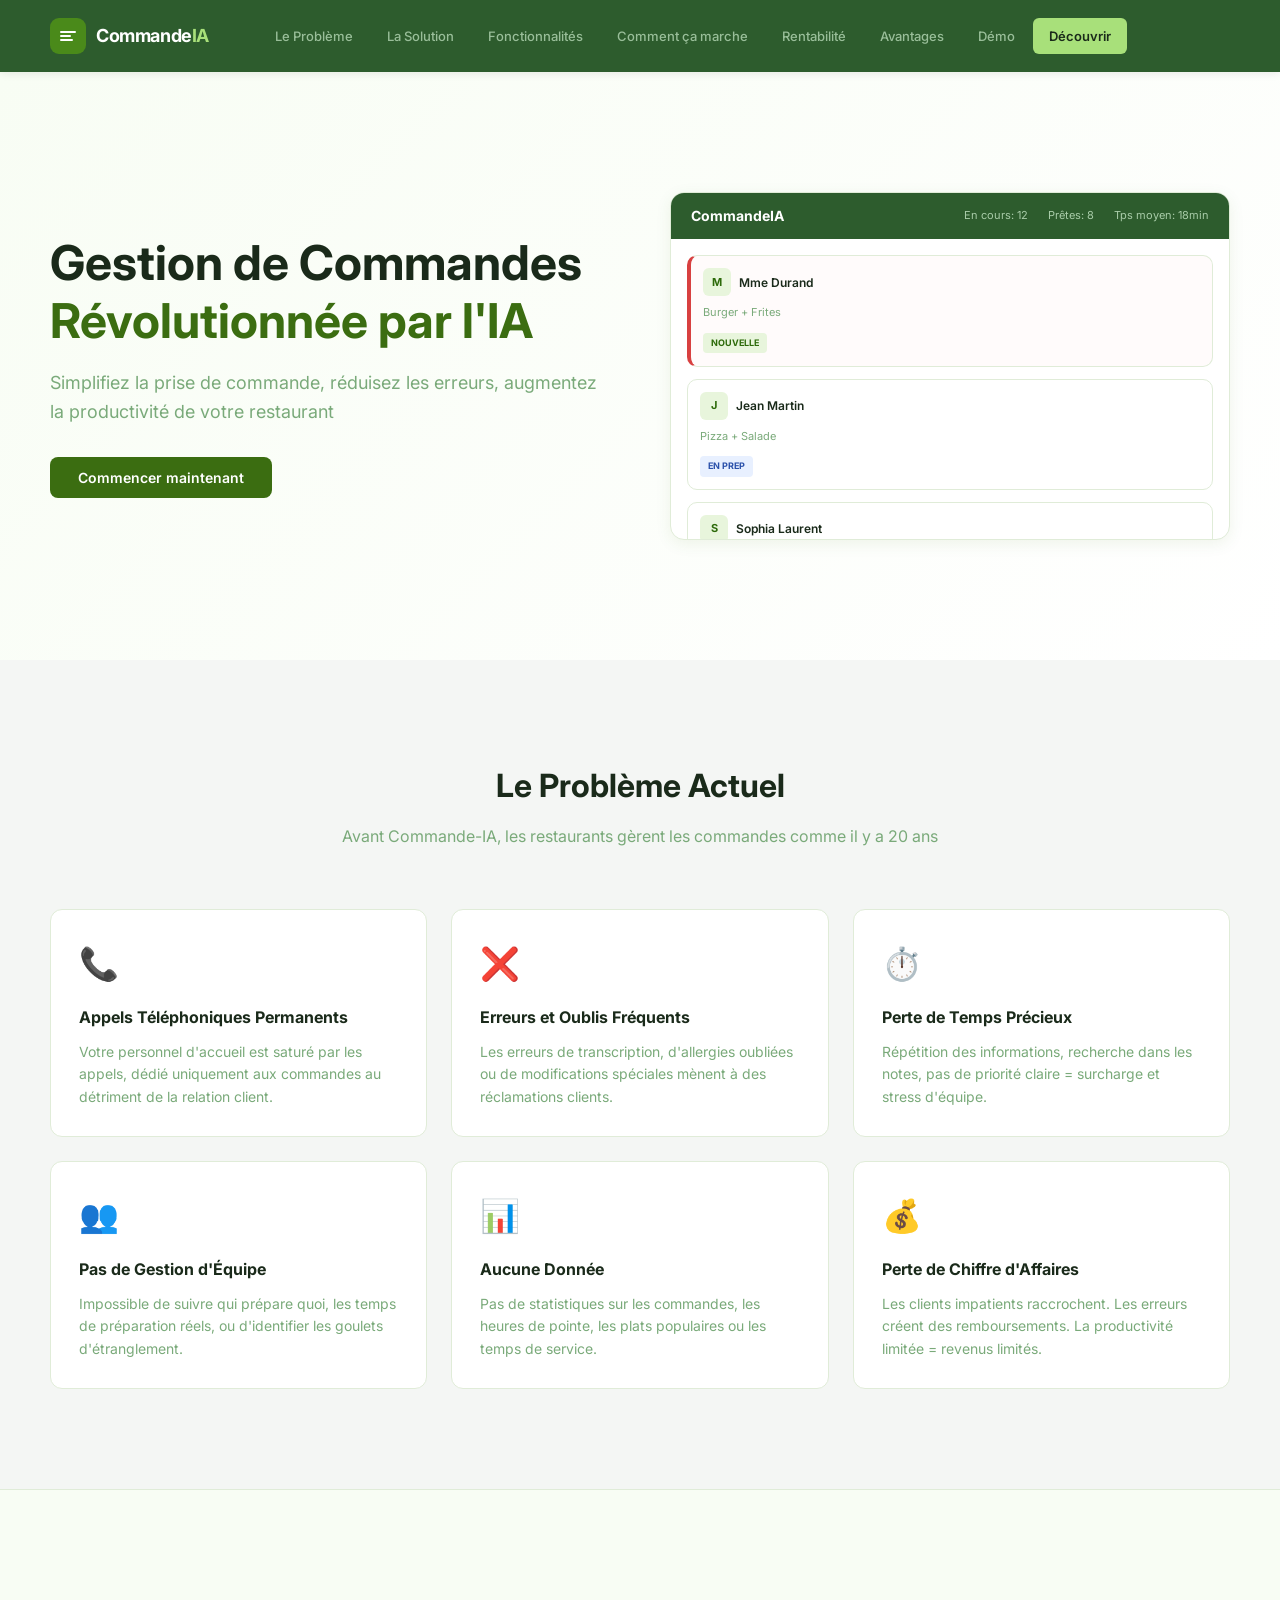
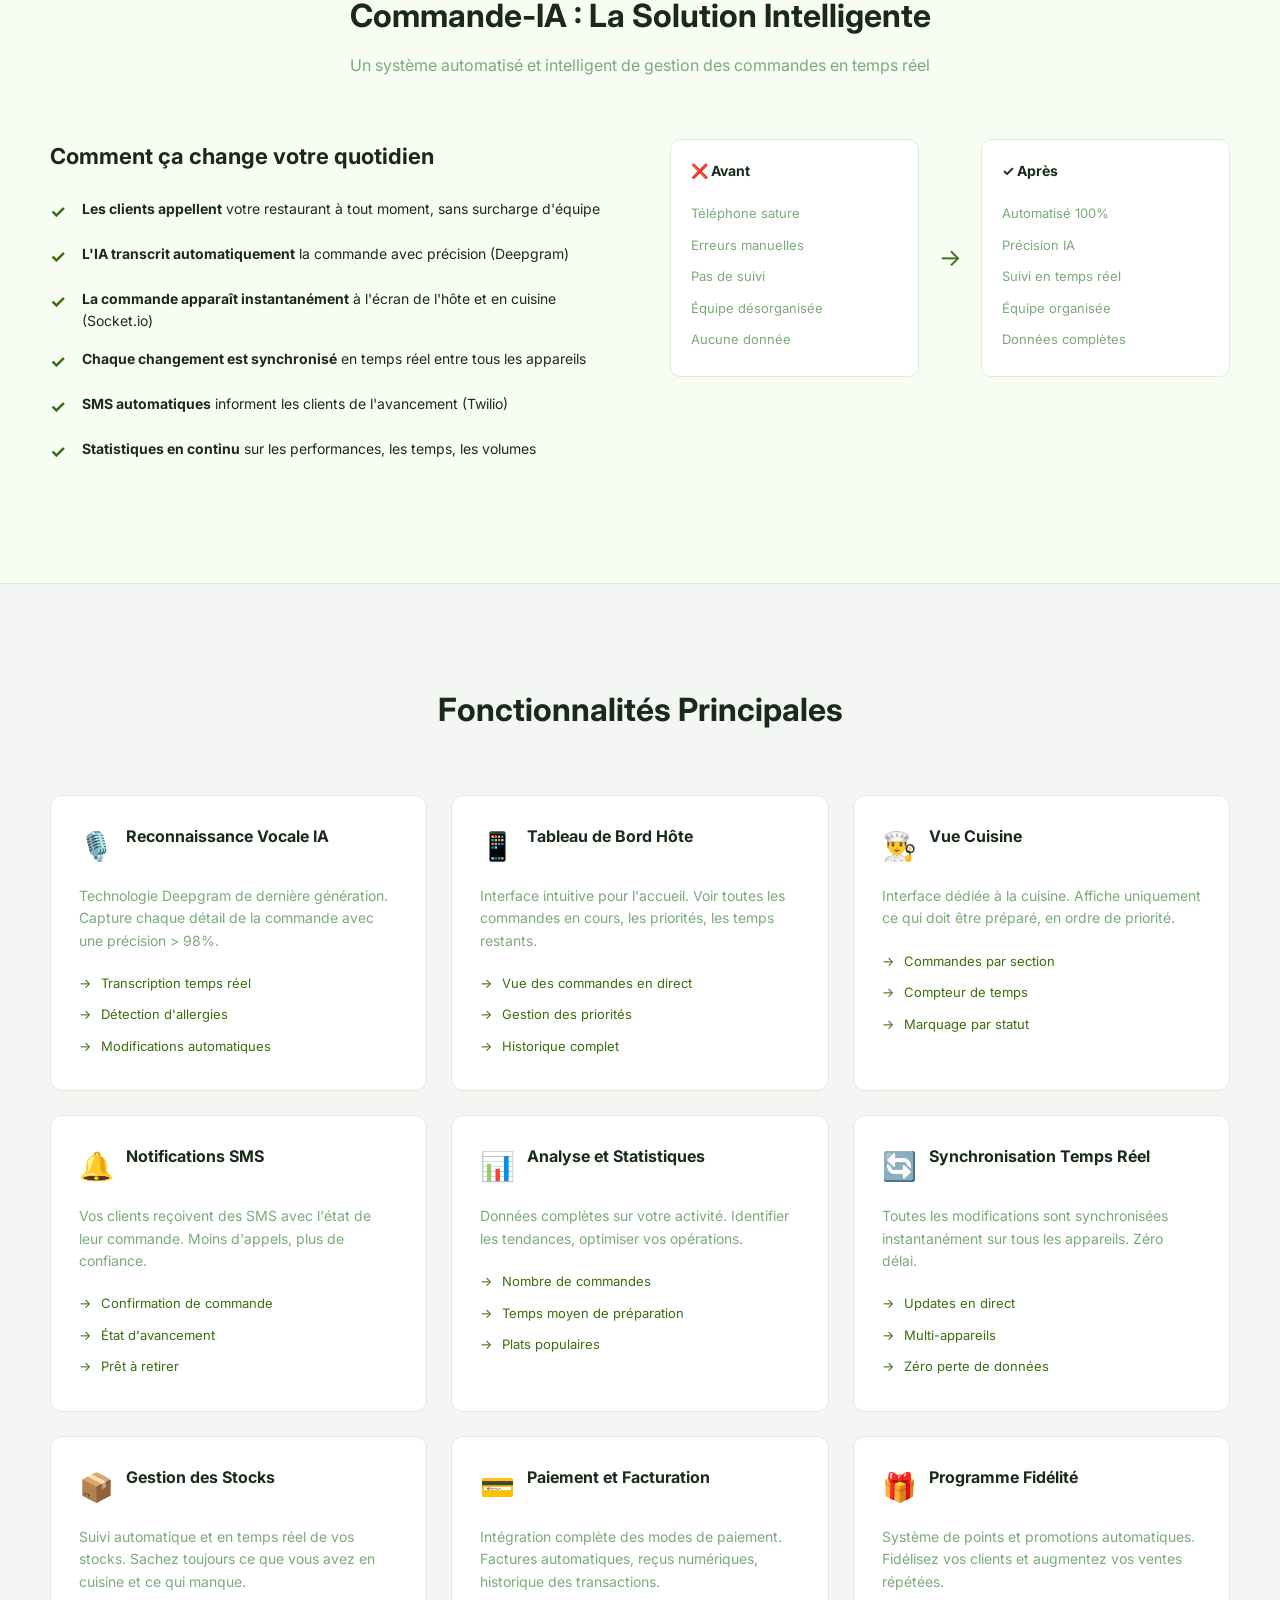
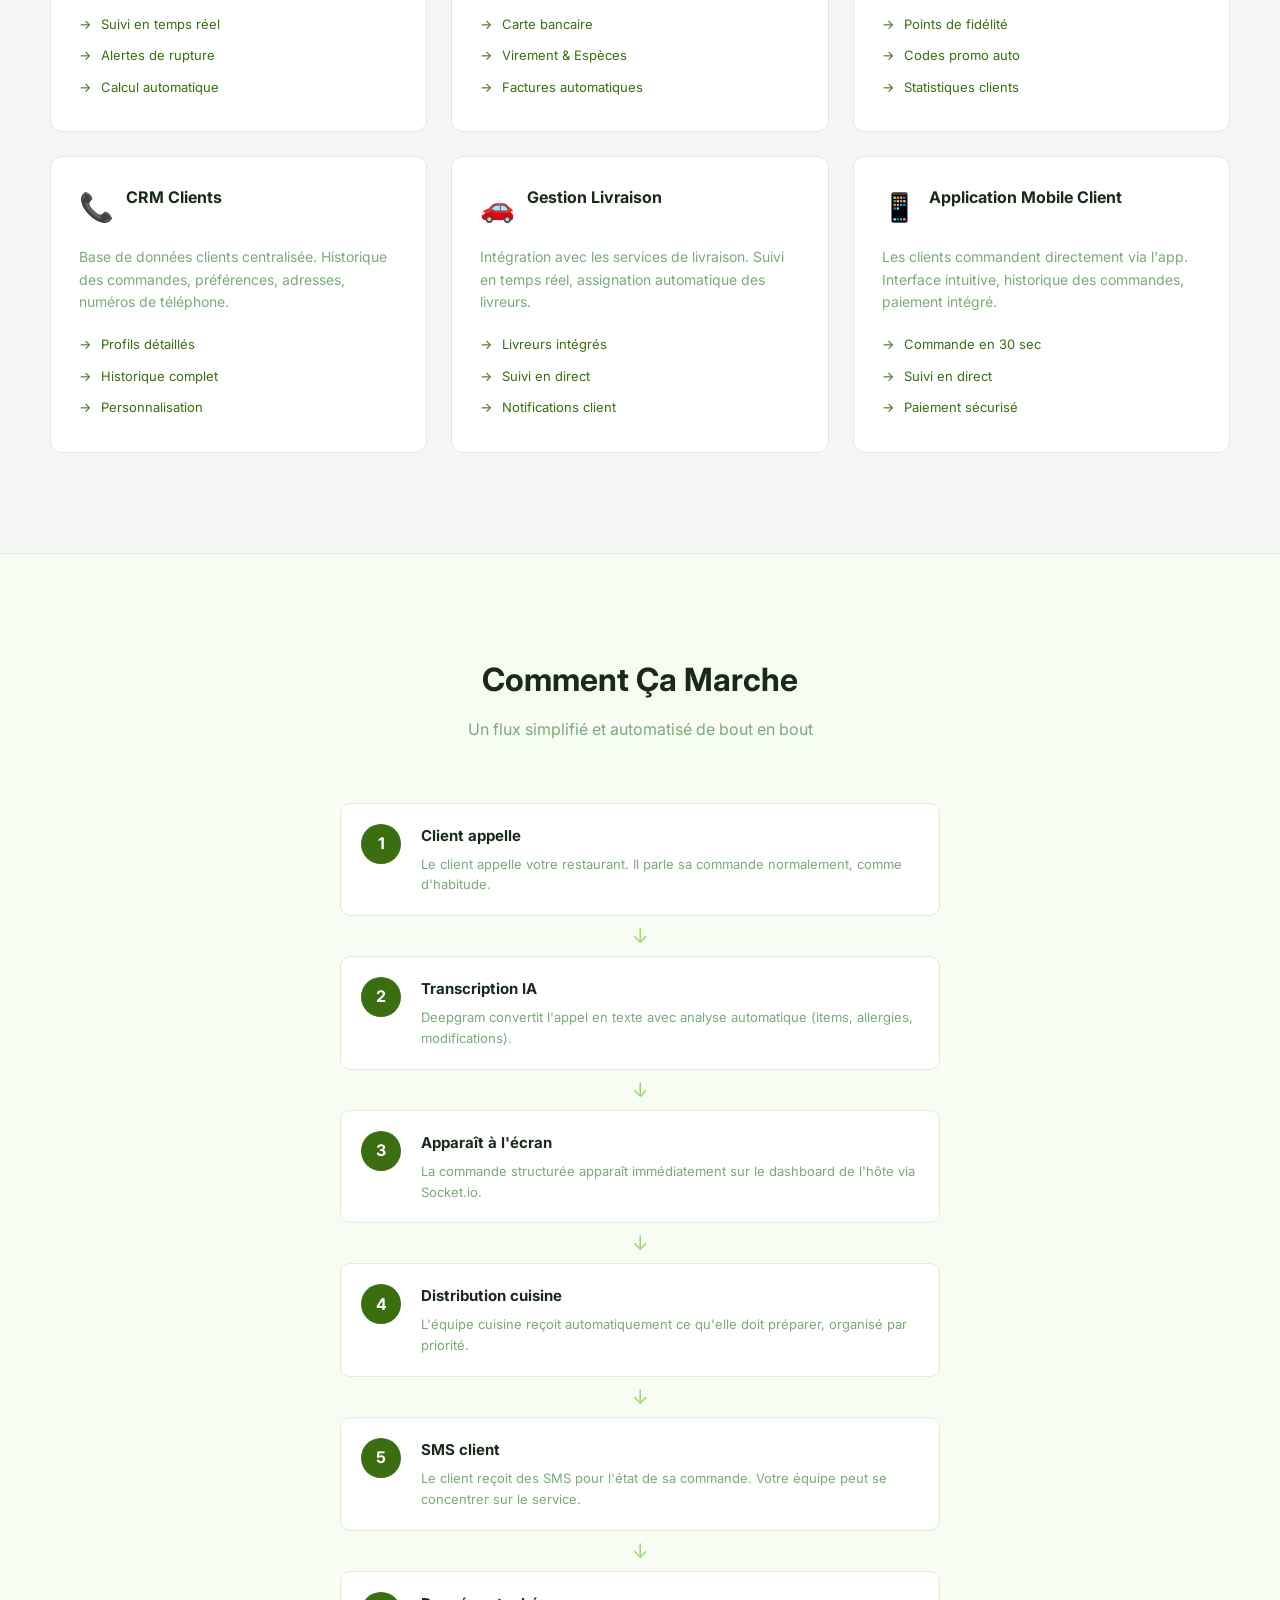
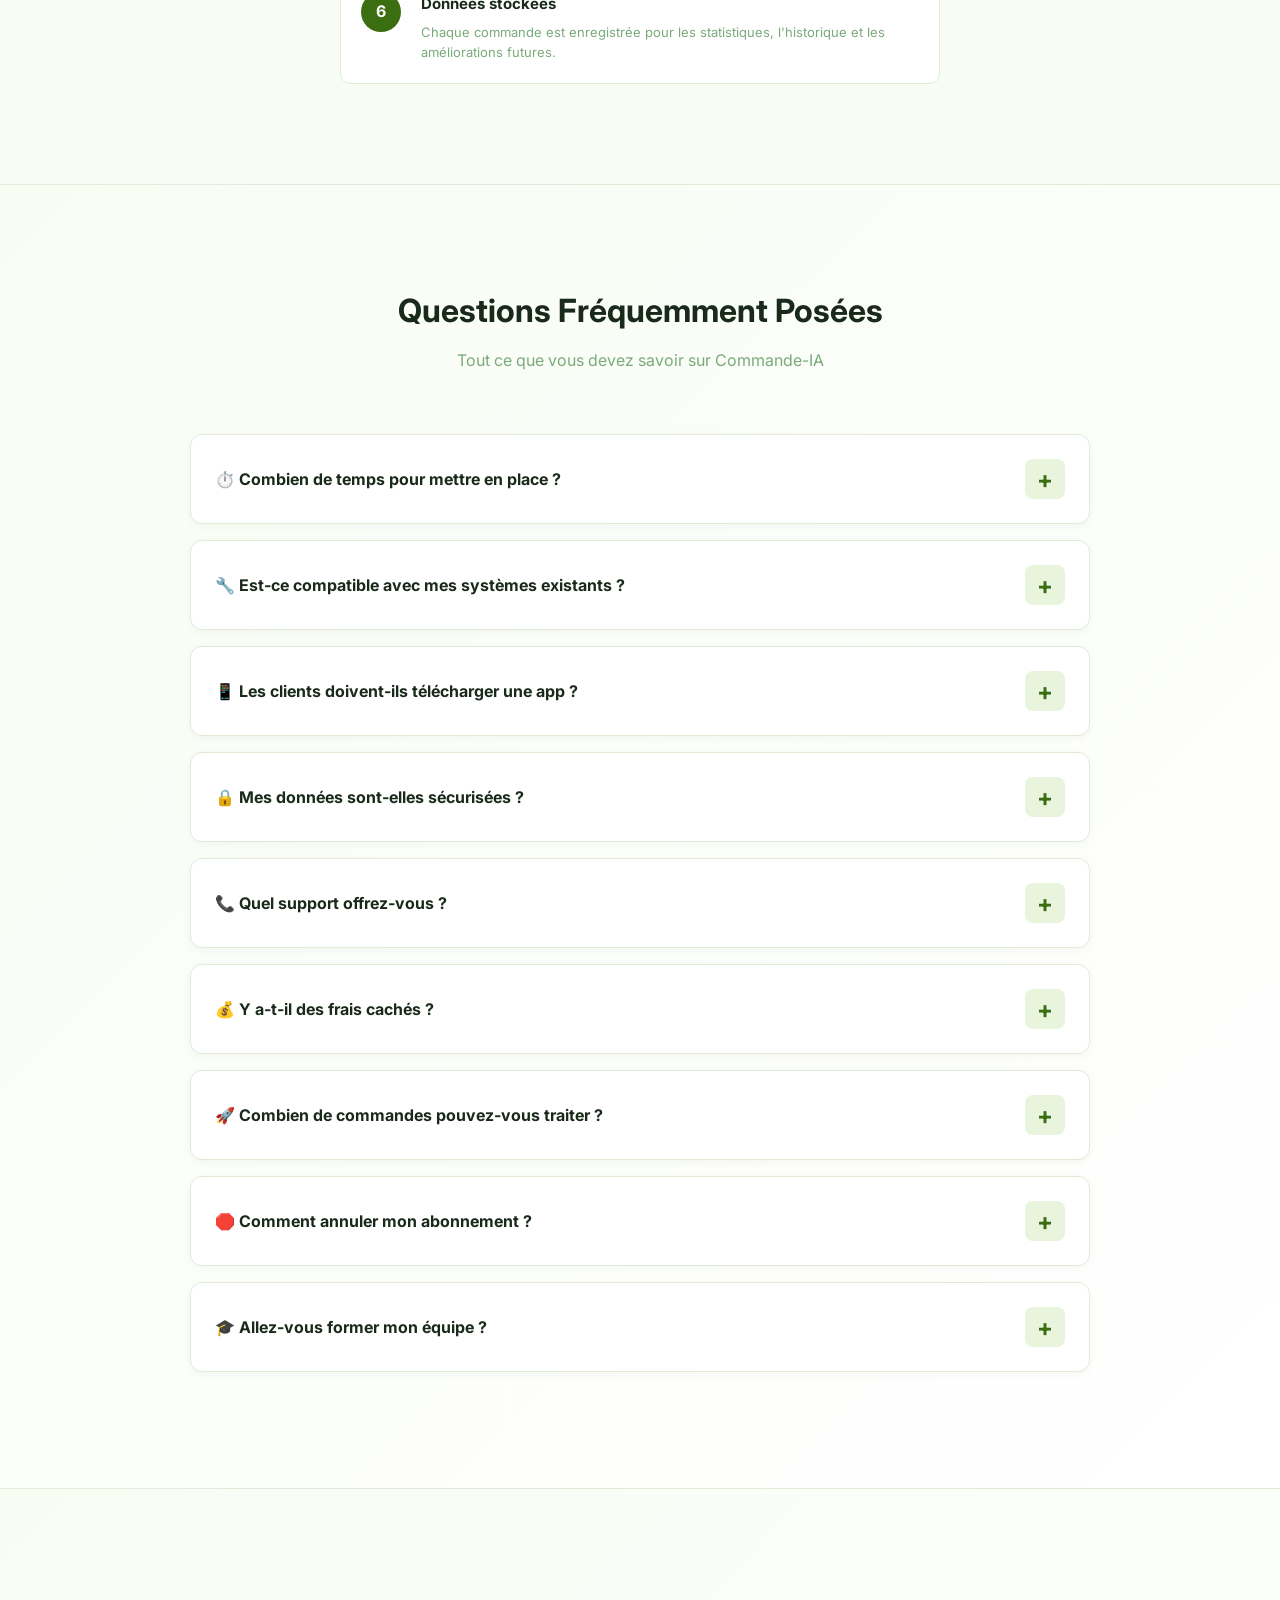
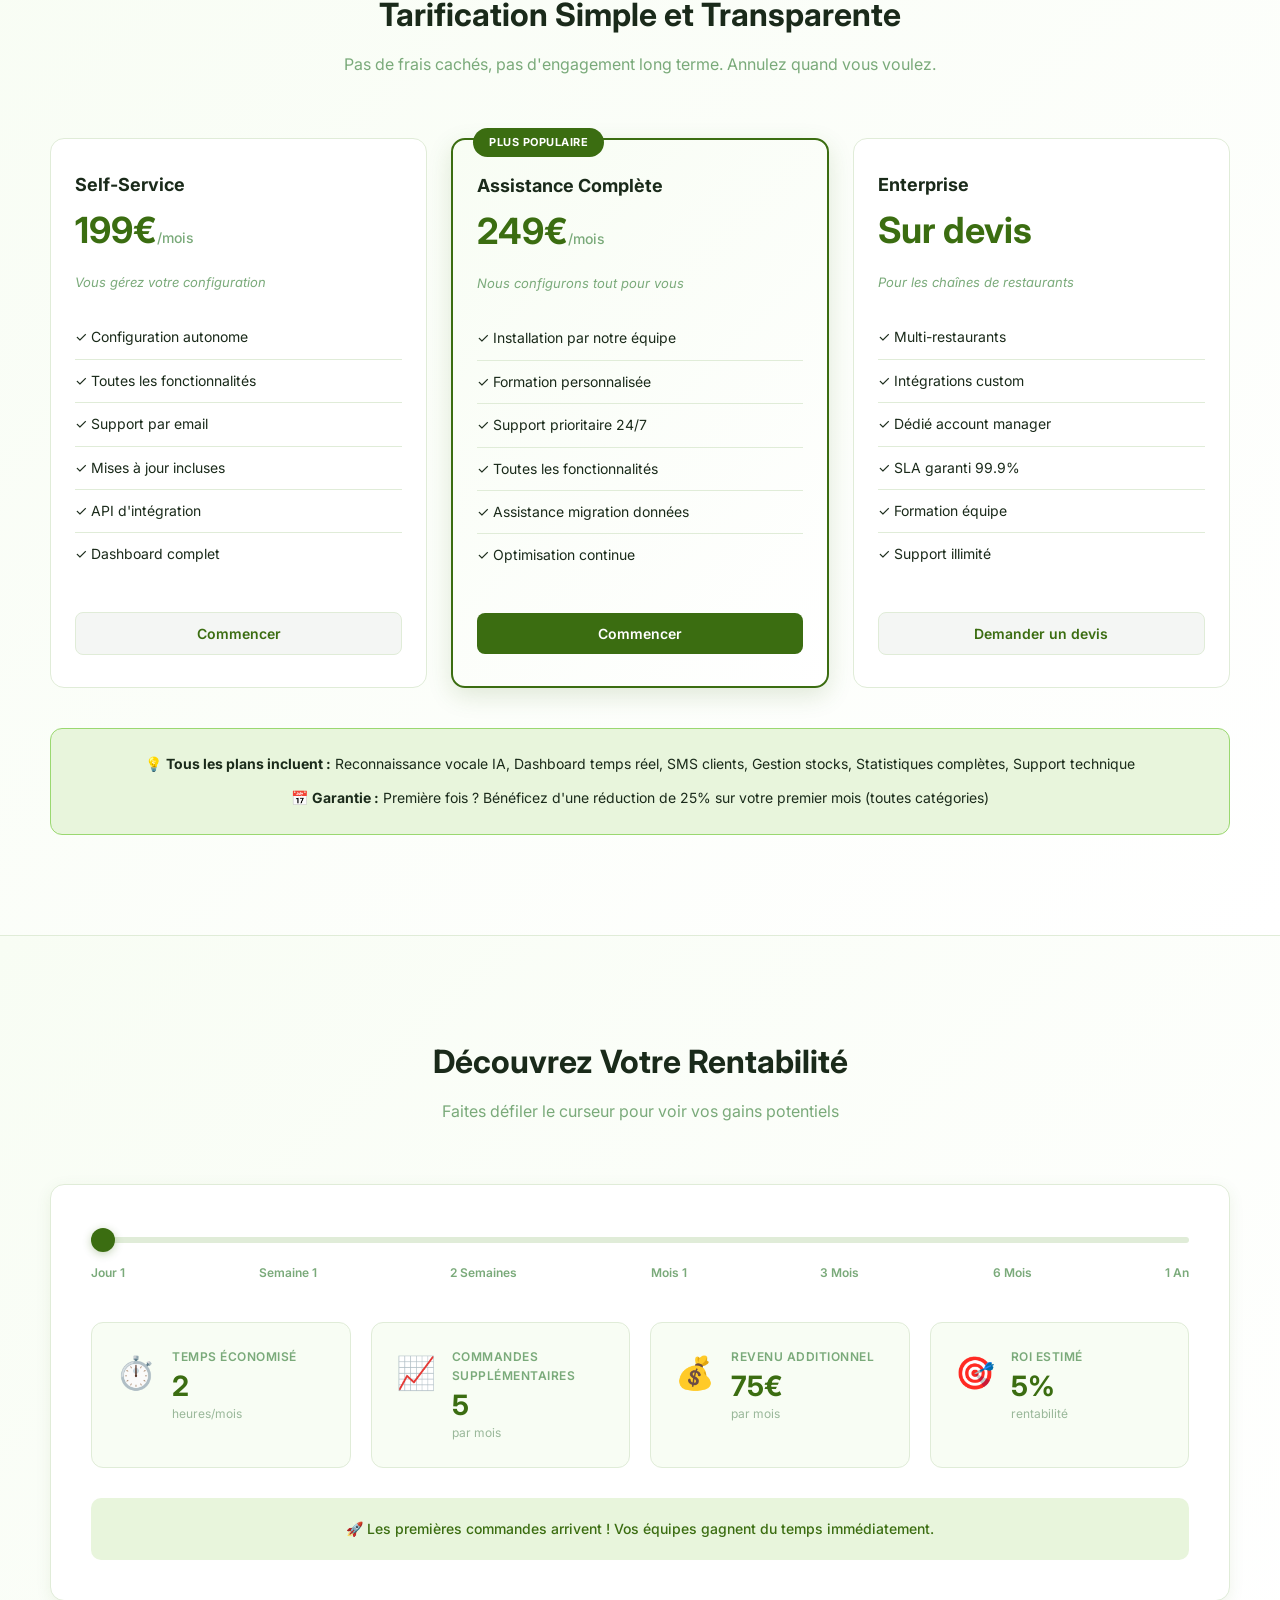
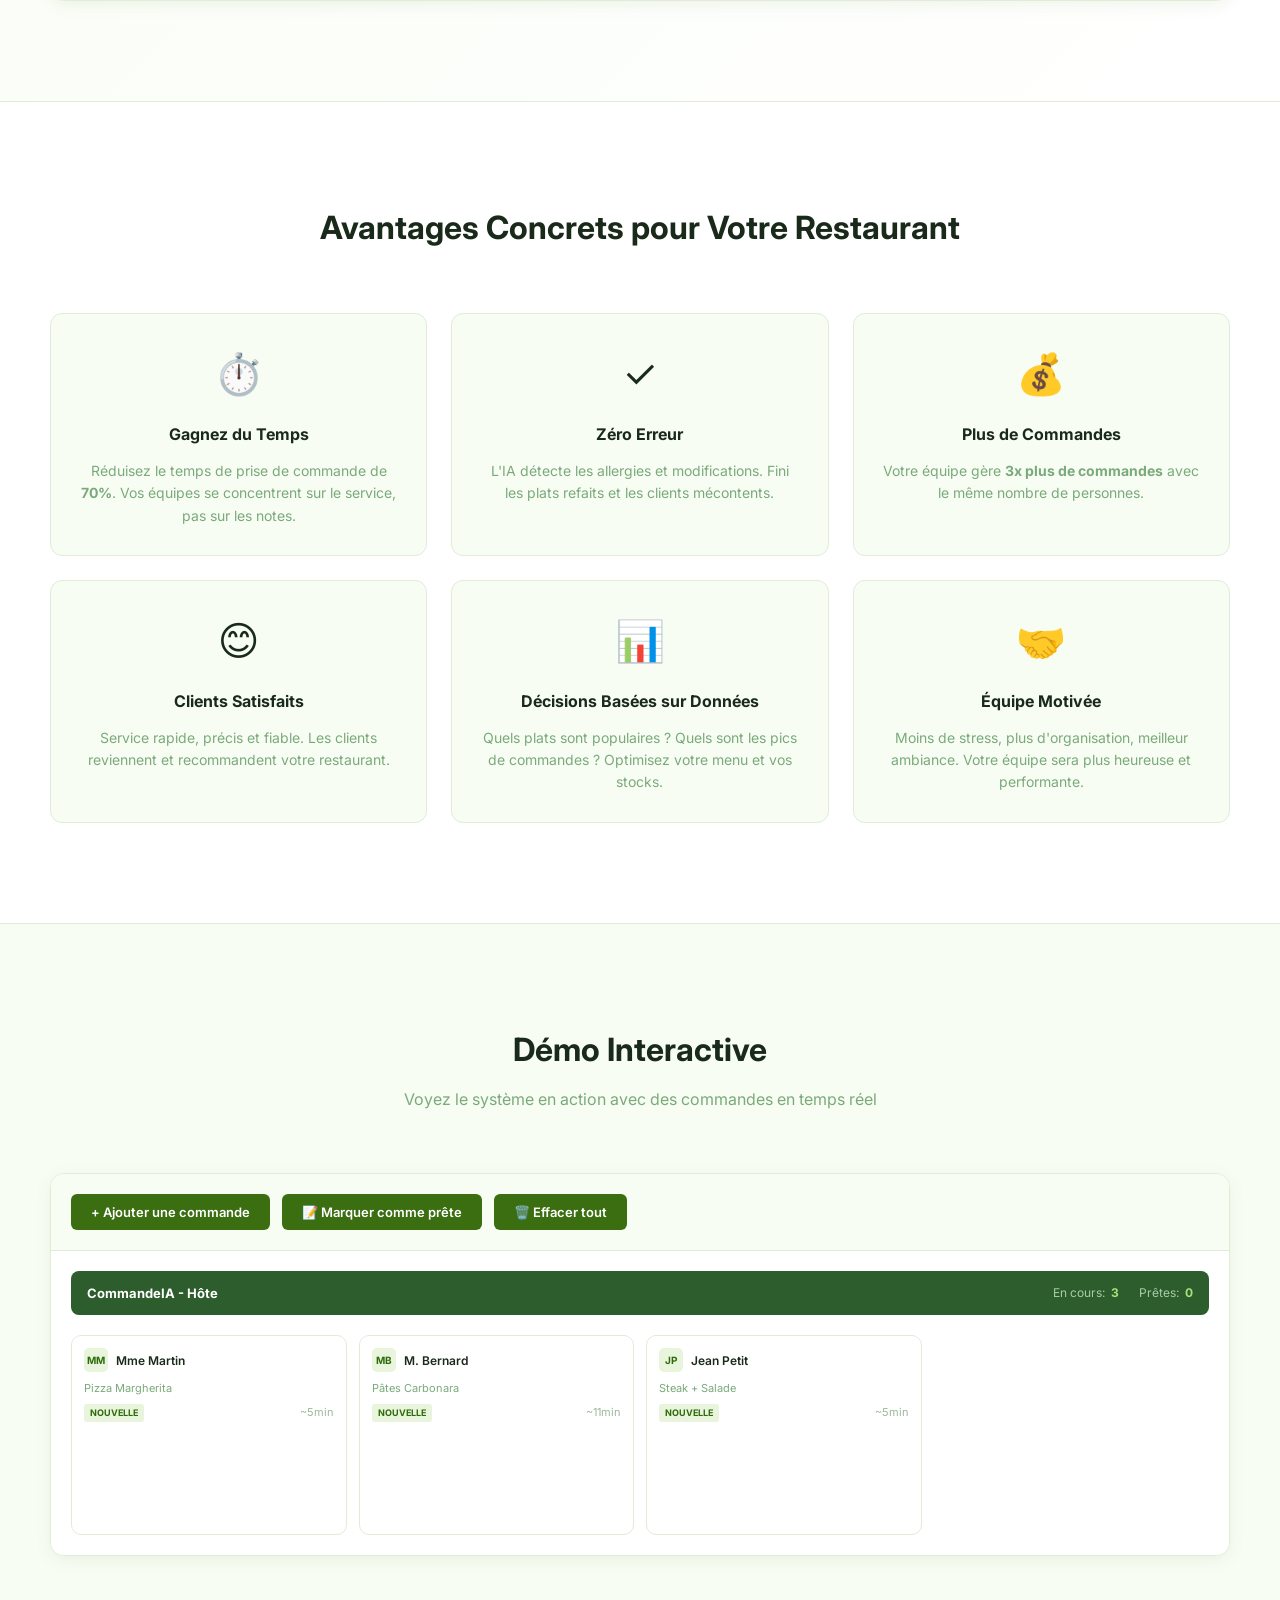
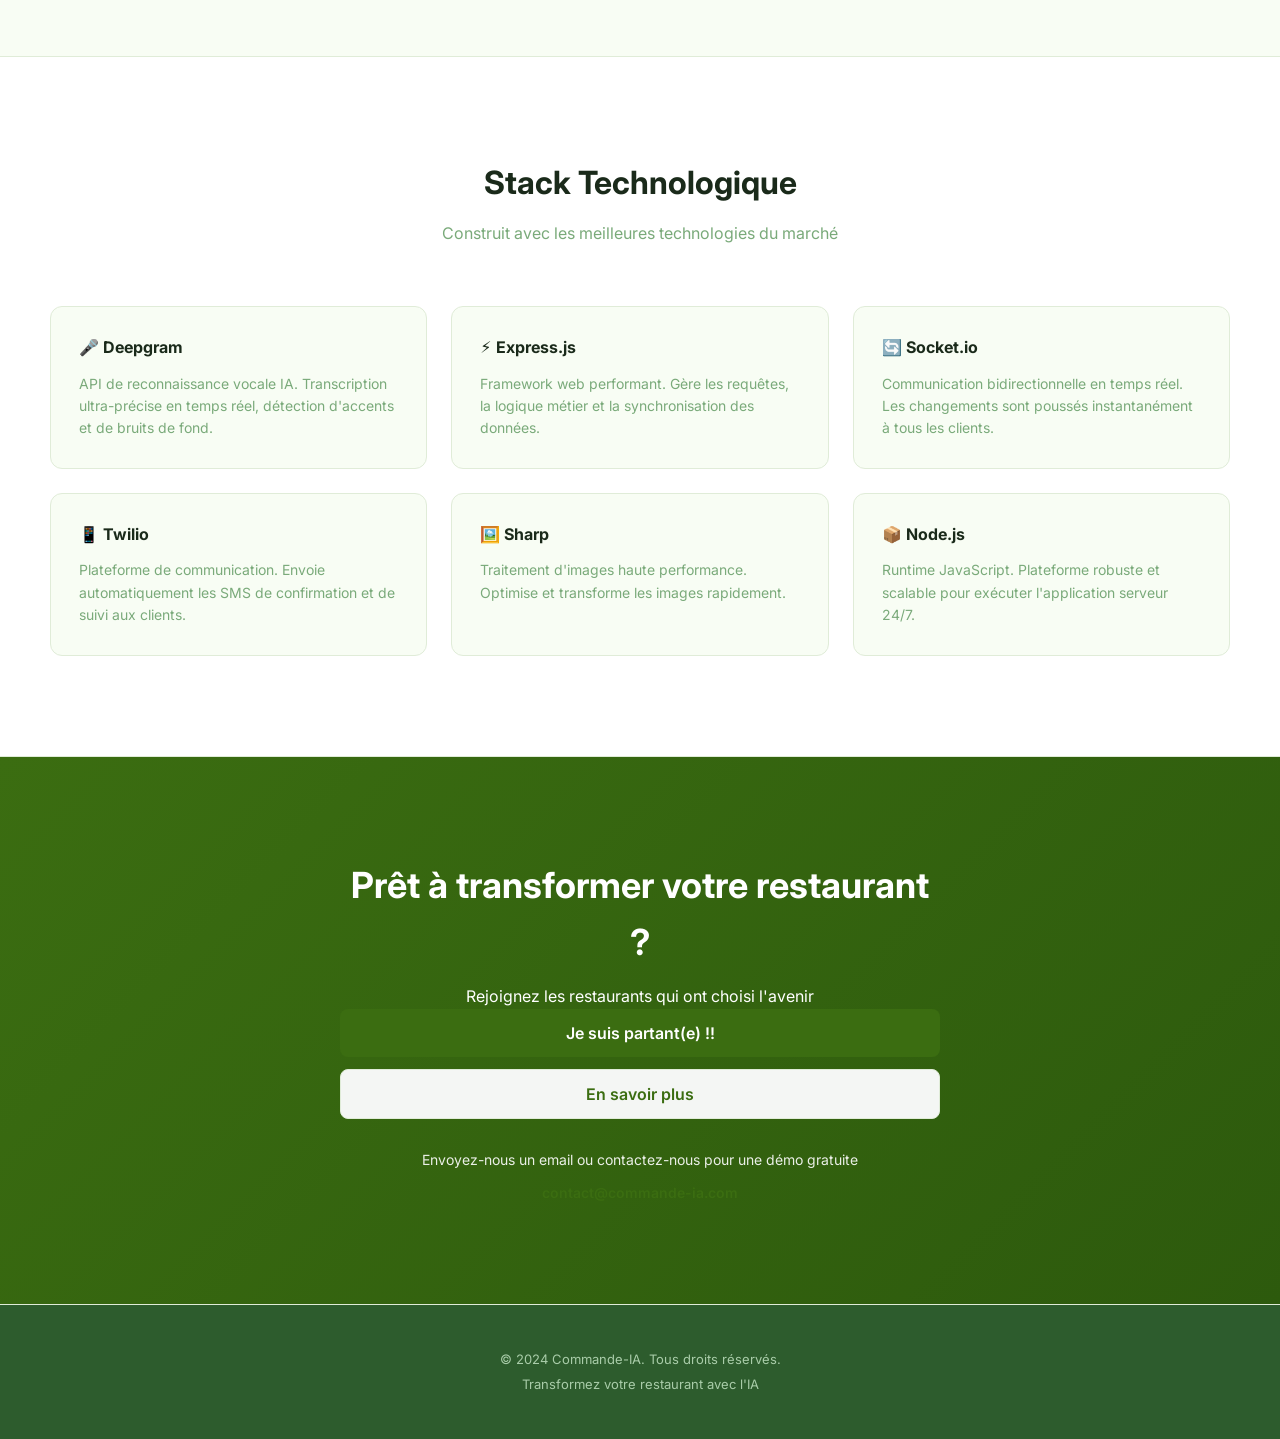
==== index.html @ 0318a90c "Add files via upload" ====
<!DOCTYPE html>
<html lang="fr">
<head>
  <meta charset="UTF-8">
  <meta name="viewport" content="width=device-width, initial-scale=1.0">
  <title>Commande-IA - Solution de Gestion des Commandes Restaurant</title>
  <link rel="stylesheet" href="style.css">
  <link href="https://fonts.googleapis.com/css2?family=Inter:wght@400;500;600;700&display=swap" rel="stylesheet">
</head>
<body>
  <header class="header">
    <div class="header-container">
      <div class="logo">
        <div class="logo-icon">
          <svg viewBox="0 0 20 20" fill="none"><path d="M3 6h14M3 10h9M3 14h11" stroke="#fff" stroke-width="2" stroke-linecap="round"/></svg>
        </div>
        <span>Commande<span class="logo-accent">IA</span></span>
      </div>

      <nav class="nav-menu" id="navMenu">
        <a href="#probleme" class="nav-link">Le Problème</a>
        <a href="#solution" class="nav-link">La Solution</a>
        <a href="#features" class="nav-link">Fonctionnalités</a>
        <a href="#comment-ca-marche" class="nav-link">Comment ça marche</a>
        <a href="#rentabilite" class="nav-link">Rentabilité</a>
        <a href="#avantages" class="nav-link">Avantages</a>
        <a href="#demo" class="nav-link">Démo</a>
        <a href="#contact" class="nav-link cta-link">Découvrir</a>
      </nav>

      <button class="hamburger" id="hamburger">
        <span></span>
        <span></span>
        <span></span>
      </button>
    </div>
  </header>

  <main>
    <section class="hero">
      <div class="hero-content">
        <h1>Gestion de Commandes<br><span class="accent-text">Révolutionnée par l'IA</span></h1>
        <p class="hero-subtitle">Simplifiez la prise de commande, réduisez les erreurs, augmentez la productivité de votre restaurant</p>
        <button class="btn btn-primary" id="btnCommencer">Commencer maintenant</button>
      </div>
      <div class="hero-image">
        <div class="dashboard-preview">
          <div class="topbar-mockup">
            <div class="logo-mock">CommandeIA</div>
            <div class="stats-mock">
              <div class="stat-mock">En cours: 12</div>
              <div class="stat-mock">Prêtes: 8</div>
              <div class="stat-mock">Tps moyen: 18min</div>
            </div>
          </div>
          <div class="cards-mockup">
            <div class="card-mock urgent">
              <div class="card-header-mock">
                <span class="avatar-mock">M</span>
                <span class="name-mock">Mme Durand</span>
              </div>
              <div class="card-content-mock">Burger + Frites</div>
              <span class="badge-mock new">NOUVELLE</span>
            </div>
            <div class="card-mock">
              <div class="card-header-mock">
                <span class="avatar-mock">J</span>
                <span class="name-mock">Jean Martin</span>
              </div>
              <div class="card-content-mock">Pizza + Salade</div>
              <span class="badge-mock prep">EN PREP</span>
            </div>
            <div class="card-mock">
              <div class="card-header-mock">
                <span class="avatar-mock">S</span>
                <span class="name-mock">Sophia Laurent</span>
              </div>
              <div class="card-content-mock">Steak frites</div>
              <span class="badge-mock prep">EN PREP</span>
            </div>
          </div>
        </div>
      </div>
    </section>

    <section id="probleme" class="section">
      <div class="section-header">
        <h2>Le Problème Actuel</h2>
        <p>Avant Commande-IA, les restaurants gèrent les commandes comme il y a 20 ans</p>
      </div>
      
      <div class="problems-grid">
        <div class="problem-card">
          <div class="problem-icon">📞</div>
          <h3>Appels Téléphoniques Permanents</h3>
          <p>Votre personnel d'accueil est saturé par les appels, dédié uniquement aux commandes au détriment de la relation client.</p>
        </div>
        
        <div class="problem-card">
          <div class="problem-icon">❌</div>
          <h3>Erreurs et Oublis Fréquents</h3>
          <p>Les erreurs de transcription, d'allergies oubliées ou de modifications spéciales mènent à des réclamations clients.</p>
        </div>
        
        <div class="problem-card">
          <div class="problem-icon">⏱️</div>
          <h3>Perte de Temps Précieux</h3>
          <p>Répétition des informations, recherche dans les notes, pas de priorité claire = surcharge et stress d'équipe.</p>
        </div>
        
        <div class="problem-card">
          <div class="problem-icon">👥</div>
          <h3>Pas de Gestion d'Équipe</h3>
          <p>Impossible de suivre qui prépare quoi, les temps de préparation réels, ou d'identifier les goulets d'étranglement.</p>
        </div>

        <div class="problem-card">
          <div class="problem-icon">📊</div>
          <h3>Aucune Donnée</h3>
          <p>Pas de statistiques sur les commandes, les heures de pointe, les plats populaires ou les temps de service.</p>
        </div>
        
        <div class="problem-card">
          <div class="problem-icon">💰</div>
          <h3>Perte de Chiffre d'Affaires</h3>
          <p>Les clients impatients raccrochent. Les erreurs créent des remboursements. La productivité limitée = revenus limités.</p>
        </div>
      </div>
    </section>

    <section id="solution" class="section solution-section">
      <div class="section-header">
        <h2>Commande-IA : La Solution Intelligente</h2>
        <p>Un système automatisé et intelligent de gestion des commandes en temps réel</p>
      </div>

      <div class="solution-container">
        <div class="solution-text">
          <h3>Comment ça change votre quotidien</h3>
          <ul class="benefits-list">
            <li>
              <span class="check-icon">✓</span>
              <div>
                <strong>Les clients appellent</strong> votre restaurant à tout moment, sans surcharge d'équipe
              </div>
            </li>
            <li>
              <span class="check-icon">✓</span>
              <div>
                <strong>L'IA transcrit automatiquement</strong> la commande avec précision (Deepgram)
              </div>
            </li>
            <li>
              <span class="check-icon">✓</span>
              <div>
                <strong>La commande apparaît instantanément</strong> à l'écran de l'hôte et en cuisine (Socket.io)
              </div>
            </li>
            <li>
              <span class="check-icon">✓</span>
              <div>
                <strong>Chaque changement est synchronisé</strong> en temps réel entre tous les appareils
              </div>
            </li>
            <li>
              <span class="check-icon">✓</span>
              <div>
                <strong>SMS automatiques</strong> informent les clients de l'avancement (Twilio)
              </div>
            </li>
            <li>
              <span class="check-icon">✓</span>
              <div>
                <strong>Statistiques en continu</strong> sur les performances, les temps, les volumes
              </div>
            </li>
          </ul>
        </div>

        <div class="solution-visual">
          <div class="comparison-cards">
            <div class="comparison-before">
              <h4>❌ Avant</h4>
              <ul class="before-list">
                <li>Téléphone sature</li>
                <li>Erreurs manuelles</li>
                <li>Pas de suivi</li>
                <li>Équipe désorganisée</li>
                <li>Aucune donnée</li>
              </ul>
            </div>
            <div class="comparison-arrow">→</div>
            <div class="comparison-after">
              <h4>✓ Après</h4>
              <ul class="after-list">
                <li>Automatisé 100%</li>
                <li>Précision IA</li>
                <li>Suivi en temps réel</li>
                <li>Équipe organisée</li>
                <li>Données complètes</li>
              </ul>
            </div>
          </div>
        </div>
      </div>
    </section>

    <section id="features" class="section">
      <div class="section-header">
        <h2>Fonctionnalités Principales</h2>
      </div>

      <div class="features-grid">
        <div class="feature-card">
          <div class="feature-header">
            <span class="feature-icon">🎙️</span>
            <h3>Reconnaissance Vocale IA</h3>
          </div>
          <p>Technologie Deepgram de dernière génération. Capture chaque détail de la commande avec une précision > 98%.</p>
          <ul class="feature-list">
            <li>Transcription temps réel</li>
            <li>Détection d'allergies</li>
            <li>Modifications automatiques</li>
          </ul>
        </div>

        <div class="feature-card">
          <div class="feature-header">
            <span class="feature-icon">📱</span>
            <h3>Tableau de Bord Hôte</h3>
          </div>
          <p>Interface intuitive pour l'accueil. Voir toutes les commandes en cours, les priorités, les temps restants.</p>
          <ul class="feature-list">
            <li>Vue des commandes en direct</li>
            <li>Gestion des priorités</li>
            <li>Historique complet</li>
          </ul>
        </div>

        <div class="feature-card">
          <div class="feature-header">
            <span class="feature-icon">👨‍🍳</span>
            <h3>Vue Cuisine</h3>
          </div>
          <p>Interface dédiée à la cuisine. Affiche uniquement ce qui doit être préparé, en ordre de priorité.</p>
          <ul class="feature-list">
            <li>Commandes par section</li>
            <li>Compteur de temps</li>
            <li>Marquage par statut</li>
          </ul>
        </div>

        <div class="feature-card">
          <div class="feature-header">
            <span class="feature-icon">🔔</span>
            <h3>Notifications SMS</h3>
          </div>
          <p>Vos clients reçoivent des SMS avec l'état de leur commande. Moins d'appels, plus de confiance.</p>
          <ul class="feature-list">
            <li>Confirmation de commande</li>
            <li>État d'avancement</li>
            <li>Prêt à retirer</li>
          </ul>
        </div>

        <div class="feature-card">
          <div class="feature-header">
            <span class="feature-icon">📊</span>
            <h3>Analyse et Statistiques</h3>
          </div>
          <p>Données complètes sur votre activité. Identifier les tendances, optimiser vos opérations.</p>
          <ul class="feature-list">
            <li>Nombre de commandes</li>
            <li>Temps moyen de préparation</li>
            <li>Plats populaires</li>
          </ul>
        </div>

        <div class="feature-card">
          <div class="feature-header">
            <span class="feature-icon">🔄</span>
            <h3>Synchronisation Temps Réel</h3>
          </div>
          <p>Toutes les modifications sont synchronisées instantanément sur tous les appareils. Zéro délai.</p>
          <ul class="feature-list">
            <li>Updates en direct</li>
            <li>Multi-appareils</li>
            <li>Zéro perte de données</li>
          </ul>
        </div>

        <div class="feature-card">
          <div class="feature-header">
            <span class="feature-icon">📦</span>
            <h3>Gestion des Stocks</h3>
          </div>
          <p>Suivi automatique et en temps réel de vos stocks. Sachez toujours ce que vous avez en cuisine et ce qui manque.</p>
          <ul class="feature-list">
            <li>Suivi en temps réel</li>
            <li>Alertes de rupture</li>
            <li>Calcul automatique</li>
          </ul>
        </div>

        <div class="feature-card">
          <div class="feature-header">
            <span class="feature-icon">💳</span>
            <h3>Paiement et Facturation</h3>
          </div>
          <p>Intégration complète des modes de paiement. Factures automatiques, reçus numériques, historique des transactions.</p>
          <ul class="feature-list">
            <li>Carte bancaire</li>
            <li>Virement & Espèces</li>
            <li>Factures automatiques</li>
          </ul>
        </div>

        <div class="feature-card">
          <div class="feature-header">
            <span class="feature-icon">🎁</span>
            <h3>Programme Fidélité</h3>
          </div>
          <p>Système de points et promotions automatiques. Fidélisez vos clients et augmentez vos ventes répétées.</p>
          <ul class="feature-list">
            <li>Points de fidélité</li>
            <li>Codes promo auto</li>
            <li>Statistiques clients</li>
          </ul>
        </div>

        <div class="feature-card">
          <div class="feature-header">
            <span class="feature-icon">📞</span>
            <h3>CRM Clients</h3>
          </div>
          <p>Base de données clients centralisée. Historique des commandes, préférences, adresses, numéros de téléphone.</p>
          <ul class="feature-list">
            <li>Profils détaillés</li>
            <li>Historique complet</li>
            <li>Personnalisation</li>
          </ul>
        </div>

        <div class="feature-card">
          <div class="feature-header">
            <span class="feature-icon">🚗</span>
            <h3>Gestion Livraison</h3>
          </div>
          <p>Intégration avec les services de livraison. Suivi en temps réel, assignation automatique des livreurs.</p>
          <ul class="feature-list">
            <li>Livreurs intégrés</li>
            <li>Suivi en direct</li>
            <li>Notifications client</li>
          </ul>
        </div>

        <div class="feature-card">
          <div class="feature-header">
            <span class="feature-icon">📱</span>
            <h3>Application Mobile Client</h3>
          </div>
          <p>Les clients commandent directement via l'app. Interface intuitive, historique des commandes, paiement intégré.</p>
          <ul class="feature-list">
            <li>Commande en 30 sec</li>
            <li>Suivi en direct</li>
            <li>Paiement sécurisé</li>
          </ul>
        </div>
      </div>
    </section>

    <section id="comment-ca-marche" class="section process-section">
      <div class="section-header">
        <h2>Comment Ça Marche</h2>
        <p>Un flux simplifié et automatisé de bout en bout</p>
      </div>

      <div class="process-timeline">
        <div class="process-step">
          <div class="step-number">1</div>
          <div class="step-content">
            <h3>Client appelle</h3>
            <p>Le client appelle votre restaurant. Il parle sa commande normalement, comme d'habitude.</p>
          </div>
        </div>

        <div class="process-arrow">↓</div>

        <div class="process-step">
          <div class="step-number">2</div>
          <div class="step-content">
            <h3>Transcription IA</h3>
            <p>Deepgram convertit l'appel en texte avec analyse automatique (items, allergies, modifications).</p>
          </div>
        </div>

        <div class="process-arrow">↓</div>

        <div class="process-step">
          <div class="step-number">3</div>
          <div class="step-content">
            <h3>Apparaît à l'écran</h3>
            <p>La commande structurée apparaît immédiatement sur le dashboard de l'hôte via Socket.io.</p>
          </div>
        </div>

        <div class="process-arrow">↓</div>

        <div class="process-step">
          <div class="step-number">4</div>
          <div class="step-content">
            <h3>Distribution cuisine</h3>
            <p>L'équipe cuisine reçoit automatiquement ce qu'elle doit préparer, organisé par priorité.</p>
          </div>
        </div>

        <div class="process-arrow">↓</div>

        <div class="process-step">
          <div class="step-number">5</div>
          <div class="step-content">
            <h3>SMS client</h3>
            <p>Le client reçoit des SMS pour l'état de sa commande. Votre équipe peut se concentrer sur le service.</p>
          </div>
        </div>

        <div class="process-arrow">↓</div>

        <div class="process-step">
          <div class="step-number">6</div>
          <div class="step-content">
            <h3>Données stockées</h3>
            <p>Chaque commande est enregistrée pour les statistiques, l'historique et les améliorations futures.</p>
          </div>
        </div>
      </div>
    </section>

    <section id="faq" class="section faq-section">
      <div class="section-header">
        <h2>Questions Fréquemment Posées</h2>
        <p>Tout ce que vous devez savoir sur Commande-IA</p>
      </div>

      <div class="faq-container">
        <div class="faq-item">
          <button class="faq-question">
            <span>⏱️ Combien de temps pour mettre en place ?</span>
            <span class="faq-icon">+</span>
          </button>
          <div class="faq-answer">
            <p><strong>Plan Self-Service :</strong> 2-3 jours (vous configurez vous-même via notre interface intuitive)</p>
            <p><strong>Plan Assistance Complète :</strong> 1-2 jours (notre équipe configure tout et vous forme)</p>
            <p>Vous pouvez commencer à recevoir des commandes en moins d'une semaine !</p>
          </div>
        </div>

        <div class="faq-item">
          <button class="faq-question">
            <span>🔧 Est-ce compatible avec mes systèmes existants ?</span>
            <span class="faq-icon">+</span>
          </button>
          <div class="faq-answer">
            <p>Oui ! Commande-IA s'intègre avec :</p>
            <ul style="margin-left: 20px; margin-top: 10px;">
              <li>✓ Les caisses enregistreuses (NCR, PAX, Ingenico, etc.)</li>
              <li>✓ Les services de livraison (Deliveroo, Uber Eats, Glovo, etc.)</li>
              <li>✓ Les systèmes de gestion (Marginalis, Koala, etc.)</li>
              <li>✓ Les numéros de téléphone existants</li>
            </ul>
            <p style="margin-top: 10px;">Notre équipe technique gère toutes les intégrations pour vous.</p>
          </div>
        </div>

        <div class="faq-item">
          <button class="faq-question">
            <span>📱 Les clients doivent-ils télécharger une app ?</span>
            <span class="faq-icon">+</span>
          </button>
          <div class="faq-answer">
            <p><strong>Non, pas obligatoire !</strong> Les clients peuvent :</p>
            <ul style="margin-left: 20px; margin-top: 10px;">
              <li>✓ Appeler directement votre numéro (l'IA prend la commande)</li>
              <li>✓ Commander via une page web simple</li>
              <li>✓ Utiliser l'app mobile (optionnelle, pour plus de confort)</li>
            </ul>
            <p style="margin-top: 10px;">Vous décidez selon vos clients !</p>
          </div>
        </div>

        <div class="faq-item">
          <button class="faq-question">
            <span>🔒 Mes données sont-elles sécurisées ?</span>
            <span class="faq-icon">+</span>
          </button>
          <div class="faq-answer">
            <p><strong>Absolument !</strong> Commande-IA respecte :</p>
            <ul style="margin-left: 20px; margin-top: 10px;">
              <li>✓ RGPD (Protection des données clients)</li>
              <li>✓ PCI DSS (Sécurité des paiements)</li>
              <li>✓ Chiffrement end-to-end de vos données</li>
              <li>✓ Serveurs en France (data centers sécurisés)</li>
              <li>✓ Sauvegardes automatiques quotidiennes</li>
            </ul>
            <p style="margin-top: 10px;">Vos données vous appartiennent 100%.</p>
          </div>
        </div>

        <div class="faq-item">
          <button class="faq-question">
            <span>📞 Quel support offrez-vous ?</span>
            <span class="faq-icon">+</span>
          </button>
          <div class="faq-answer">
            <p><strong>Plan Self-Service (199€) :</strong></p>
            <ul style="margin-left: 20px; margin-top: 10px;">
              <li>• Support par email (réponse sous 24h)</li>
              <li>• Documentation complète & vidéos tuto</li>
              <li>• Communauté utilisateurs</li>
            </ul>
            <p style="margin-top: 15px;"><strong>Plan Assistance Complète (249€) :</strong></p>
            <ul style="margin-left: 20px; margin-top: 10px;">
              <li>• Support prioritaire 24/7 par téléphone/chat</li>
              <li>• Formation personnalisée</li>
              <li>• Dédié account manager</li>
              <li>• Mises à jour prioritaires</li>
            </ul>
          </div>
        </div>

        <div class="faq-item">
          <button class="faq-question">
            <span>💰 Y a-t-il des frais cachés ?</span>
            <span class="faq-icon">+</span>
          </button>
          <div class="faq-answer">
            <p><strong>Non, zéro frais caché !</strong></p>
            <ul style="margin-left: 20px; margin-top: 10px;">
              <li>✓ 199€ ou 249€/mois, c'est tout</li>
              <li>✓ Pas de frais de mise en place</li>
              <li>✓ Pas de frais de transaction</li>
              <li>✓ Pas d'engagement long terme (annulez quand vous voulez)</li>
              <li>✓ Réduction au premier jour</li>
              <li>✓ Réajustement possible si on atteind une masse d'appel excessive (d'un mois à l'autre)</li>
            </ul>
            <p style="margin-top: 10px;">Transparence totale.</p>
          </div>
        </div>

        <div class="faq-item">
          <button class="faq-question">
            <span>🚀 Combien de commandes pouvez-vous traiter ?</span>
            <span class="faq-icon">+</span>
          </button>
          <div class="faq-answer">
            <p><strong>Illimité !</strong> Notre infrastructure peut gérer :</p>
            <ul style="margin-left: 20px; margin-top: 10px;">
              <li>• 100+ commandes/jour sans souci</li>
              <li>• Pics de charge sans ralentissement</li>
              <li>• Multi-restaurants sur un seul compte (plan Enterprise)</li>
            </ul>
            <p style="margin-top: 10px;">Plus vous avez de commandes, plus ça se rentabilise !</p>
          </div>
        </div>

        <div class="faq-item">
          <button class="faq-question">
            <span>🛑 Comment annuler mon abonnement ?</span>
            <span class="faq-icon">+</span>
          </button>
          <div class="faq-answer">
            <p><strong>Très simple !</strong></p>
            <ul style="margin-left: 20px; margin-top: 10px;">
              <li>• Aucun préavis nécessaire</li>
              <li>• 1 clic pour annuler depuis votre dashboard</li>
              <li>• Pas de pénalité</li>
              <li>• Vos données vous sont restituées</li>
            </ul>
            <p style="margin-top: 10px;">Nous voulons que vous restiez parce que vous aimez le produit, pas par obligation !</p>
          </div>
        </div>

        <div class="faq-item">
          <button class="faq-question">
            <span>🎓 Allez-vous former mon équipe ?</span>
            <span class="faq-icon">+</span>
          </button>
          <div class="faq-answer">
            <p><strong>Oui, toujours !</strong></p>
            <ul style="margin-left: 20px; margin-top: 10px;">
              <li>✓ Formation live avec votre équipe (1-2h)</li>
              <li>✓ Vidéos tuto personnalisées</li>
              <li>✓ Documentation détaillée</li>
              <li>✓ Support continu pendant 30 jours</li>
              <li>✓ Je serais joignable 7j/7</li>
            </ul>
            <p style="margin-top: 10px;">Plan Assistance Complète : formation sans coût supplémentaire incluse.</p>
          </div>
        </div>
      </div>
    </section>

    <section id="pricing" class="section pricing-section">
      <div class="section-header">
        <h2>Tarification Simple et Transparente</h2>
        <p>Pas de frais cachés, pas d'engagement long terme. Annulez quand vous voulez.</p>
      </div>

      <div class="pricing-container">
        <div class="pricing-card">
          <div class="pricing-header">
            <h3>Self-Service</h3>
            <div class="price">199€<span>/mois</span></div>
          </div>
          <div class="pricing-description">Vous gérez votre configuration</div>
          <ul class="pricing-list">
            <li>✓ Configuration autonome</li>
            <li>✓ Toutes les fonctionnalités</li>
            <li>✓ Support par email</li>
            <li>✓ Mises à jour incluses</li>
            <li>✓ API d'intégration</li>
            <li>✓ Dashboard complet</li>
          </ul>
          <button class="btn btn-secondary btn-full pricing-btn">Commencer</button>
        </div>

        <div class="pricing-card pricing-popular">
          <div class="pricing-badge">PLUS POPULAIRE</div>
          <div class="pricing-header">
            <h3>Assistance Complète</h3>
            <div class="price">249€<span>/mois</span></div>
          </div>
          <div class="pricing-description">Nous configurons tout pour vous</div>
          <ul class="pricing-list">
            <li>✓ Installation par notre équipe</li>
            <li>✓ Formation personnalisée</li>
            <li>✓ Support prioritaire 24/7</li>
            <li>✓ Toutes les fonctionnalités</li>
            <li>✓ Assistance migration données</li>
            <li>✓ Optimisation continue</li>
          </ul>
          <button class="btn btn-primary btn-full pricing-btn">Commencer</button>
        </div>

        <div class="pricing-card">
          <div class="pricing-header">
            <h3>Enterprise</h3>
            <div class="price">Sur devis</div>
          </div>
          <div class="pricing-description">Pour les chaînes de restaurants</div>
          <ul class="pricing-list">
            <li>✓ Multi-restaurants</li>
            <li>✓ Intégrations custom</li>
            <li>✓ Dédié account manager</li>
            <li>✓ SLA garanti 99.9%</li>
            <li>✓ Formation équipe</li>
            <li>✓ Support illimité</li>
          </ul>
          <button class="btn btn-secondary btn-full pricing-btn">Demander un devis</button>
        </div>
      </div>

      <div class="pricing-info">
        <p>💡 <strong>Tous les plans incluent :</strong> Reconnaissance vocale IA, Dashboard temps réel, SMS clients, Gestion stocks, Statistiques complètes, Support technique</p>
        <p style="margin-top: 12px;">📅 <strong>Garantie :</strong> Première fois ? Bénéficez d'une réduction de 25% sur votre premier mois (toutes catégories)</p>
      </div>
    </section>

    <section id="rentabilite" class="section rentabilite-section">
      <div class="section-header">
        <h2>Découvrez Votre Rentabilité</h2>
        <p>Faites défiler le curseur pour voir vos gains potentiels</p>
      </div>

      <div class="rentabilite-container">
        <div class="slider-wrapper">
          <input type="range" id="rentabiliteSlider" min="0" max="100" value="0" class="rentabilite-slider">
          <div class="slider-labels">
            <span>Jour 1</span>
            <span>Semaine 1</span>
            <span>2 Semaines</span>
            <span>Mois 1</span>
            <span>3 Mois</span>
            <span>6 Mois</span>
            <span>1 An</span>
          </div>
        </div>

        <div class="rentabilite-stats">
          <div class="stat-box">
            <div class="stat-icon">⏱️</div>
            <div class="stat-content">
              <div class="stat-title">Temps Économisé</div>
              <div class="stat-value" id="statTemps">0</div>
              <div class="stat-unit">heures/mois</div>
            </div>
          </div>

          <div class="stat-box">
            <div class="stat-icon">📈</div>
            <div class="stat-content">
              <div class="stat-title">Commandes Supplémentaires</div>
              <div class="stat-value" id="statCommandes">0</div>
              <div class="stat-unit">par mois</div>
            </div>
          </div>

          <div class="stat-box">
            <div class="stat-icon">💰</div>
            <div class="stat-content">
              <div class="stat-title">Revenu Additionnel</div>
              <div class="stat-value" id="statRevenu">0€</div>
              <div class="stat-unit">par mois</div>
            </div>
          </div>

          <div class="stat-box">
            <div class="stat-icon">🎯</div>
            <div class="stat-content">
              <div class="stat-title">ROI Estimé</div>
              <div class="stat-value" id="statROI">0%</div>
              <div class="stat-unit">rentabilité</div>
            </div>
          </div>
        </div>

        <div class="rentabilite-description" id="rentabiliteDesc">
          <p>👈 Faites défiler le curseur pour voir comment votre restaurant deviendra rentable avec Commande-IA</p>
        </div>
      </div>
    </section>

    <section id="avantages" class="section advantages-section">
      <div class="section-header">
        <h2>Avantages Concrets pour Votre Restaurant</h2>
      </div>

      <div class="advantages-grid">
        <div class="advantage-item">
          <div class="advantage-icon">⏱️</div>
          <h3>Gagnez du Temps</h3>
          <p>Réduisez le temps de prise de commande de <strong>70%</strong>. Vos équipes se concentrent sur le service, pas sur les notes.</p>
        </div>

        <div class="advantage-item">
          <div class="advantage-icon">✓</div>
          <h3>Zéro Erreur</h3>
          <p>L'IA détecte les allergies et modifications. Fini les plats refaits et les clients mécontents.</p>
        </div>

        <div class="advantage-item">
          <div class="advantage-icon">💰</div>
          <h3>Plus de Commandes</h3>
          <p>Votre équipe gère <strong>3x plus de commandes</strong> avec le même nombre de personnes.</p>
        </div>

        <div class="advantage-item">
          <div class="advantage-icon">😊</div>
          <h3>Clients Satisfaits</h3>
          <p>Service rapide, précis et fiable. Les clients reviennent et recommandent votre restaurant.</p>
        </div>

        <div class="advantage-item">
          <div class="advantage-icon">📊</div>
          <h3>Décisions Basées sur Données</h3>
          <p>Quels plats sont populaires ? Quels sont les pics de commandes ? Optimisez votre menu et vos stocks.</p>
        </div>

        <div class="advantage-item">
          <div class="advantage-icon">🤝</div>
          <h3>Équipe Motivée</h3>
          <p>Moins de stress, plus d'organisation, meilleur ambiance. Votre équipe sera plus heureuse et performante.</p>
        </div>
      </div>
    </section>

    <section id="demo" class="section demo-section">
      <div class="section-header">
        <h2>Démo Interactive</h2>
        <p>Voyez le système en action avec des commandes en temps réel</p>
      </div>

      <div class="demo-container">
        <div class="demo-controls">
          <button class="demo-btn" id="btnAdd">+ Ajouter une commande</button>
          <button class="demo-btn" id="btnUpdate">📝 Marquer comme prête</button>
          <button class="demo-btn" id="btnClear">🗑️ Effacer tout</button>
        </div>

        <div class="demo-dashboard">
          <div class="demo-header">
            <div class="demo-logo">CommandeIA - Hôte</div>
            <div class="demo-stats">
              <div class="demo-stat">
                <span class="demo-stat-label">En cours:</span>
                <span class="demo-stat-value" id="demo-count">0</span>
              </div>
              <div class="demo-stat">
                <span class="demo-stat-label">Prêtes:</span>
                <span class="demo-stat-value" id="demo-ready">0</span>
              </div>
            </div>
          </div>

          <div class="demo-cards" id="demo-orders">
            <div class="demo-empty">
              <p>Aucune commande pour le moment</p>
              <p style="font-size: 12px; color: #9ab89a; margin-top: 10px;">Cliquez sur "Ajouter une commande" pour commencer</p>
            </div>
          </div>
        </div>
      </div>
    </section>

    <section class="section tech-section">
      <div class="section-header">
        <h2>Stack Technologique</h2>
        <p>Construit avec les meilleures technologies du marché</p>
      </div>

      <div class="tech-grid">
        <div class="tech-card">
          <h3>🎤 Deepgram</h3>
          <p>API de reconnaissance vocale IA. Transcription ultra-précise en temps réel, détection d'accents et de bruits de fond.</p>
        </div>

        <div class="tech-card">
          <h3>⚡ Express.js</h3>
          <p>Framework web performant. Gère les requêtes, la logique métier et la synchronisation des données.</p>
        </div>

        <div class="tech-card">
          <h3>🔄 Socket.io</h3>
          <p>Communication bidirectionnelle en temps réel. Les changements sont poussés instantanément à tous les clients.</p>
        </div>

        <div class="tech-card">
          <h3>📱 Twilio</h3>
          <p>Plateforme de communication. Envoie automatiquement les SMS de confirmation et de suivi aux clients.</p>
        </div>

        <div class="tech-card">
          <h3>🖼️ Sharp</h3>
          <p>Traitement d'images haute performance. Optimise et transforme les images rapidement.</p>
        </div>

        <div class="tech-card">
          <h3>📦 Node.js</h3>
          <p>Runtime JavaScript. Plateforme robuste et scalable pour exécuter l'application serveur 24/7.</p>
        </div>
      </div>
    </section>

    <section id="essai-gratuit" class="section cta-section">
      <div class="cta-content">
        <h2>Prêt à transformer votre restaurant ?</h2>
        <p>Rejoignez les restaurants qui ont choisi l'avenir</p>
        
        <div class="cta-buttons">
          <button class="btn btn-primary btn-lg btn-full" id="btnPartant">Je suis partant(e) !!</button>
          <button class="btn btn-secondary btn-lg btn-full" id="btnSavoirPlus">En savoir plus</button>
        </div>

        <div class="contact-info">
          <p>Envoyez-nous un email ou contactez-nous pour une démo gratuite</p>
          <p style="color: #3B6D11; font-weight: 600; margin-top: 10px;">contact@commande-ia.com</p>
        </div>
      </div>
    </section>
  </main>

  <footer class="footer">
    <div class="footer-content">
      <p>&copy; 2024 Commande-IA. Tous droits réservés.</p>
      <p>Transformez votre restaurant avec l'IA</p>
    </div>
  </footer>

  <div class="modal" id="navigationModal">
    <div class="modal-content">
      <div class="modal-header">
        <h2>Je suis partant(e) !!</h2>
        <button class="modal-close" id="btnCloseModal">✕</button>
      </div>
      <div class="modal-body">
        <form id="contactForm" style="display: none;">
          <div style="margin-bottom: 16px;">
            <label style="display: block; font-size: 14px; font-weight: 600; color: #1a2a1a; margin-bottom: 6px;">Prénom</label>
            <input type="text" id="formPrenom" placeholder="Votre prénom" style="width: 100%; padding: 10px; border: 1.5px solid #e0ecd8; border-radius: 8px; font-size: 14px; font-family: Inter, sans-serif;" required>
          </div>
          <div style="margin-bottom: 16px;">
            <label style="display: block; font-size: 14px; font-weight: 600; color: #1a2a1a; margin-bottom: 6px;">Nom</label>
            <input type="text" id="formNom" placeholder="Votre nom" style="width: 100%; padding: 10px; border: 1.5px solid #e0ecd8; border-radius: 8px; font-size: 14px; font-family: Inter, sans-serif;" required>
          </div>
          <div style="margin-bottom: 16px;">
            <label style="display: block; font-size: 14px; font-weight: 600; color: #1a2a1a; margin-bottom: 6px;">Email</label>
            <input type="email" id="formEmail" placeholder="votre@email.com" style="width: 100%; padding: 10px; border: 1.5px solid #e0ecd8; border-radius: 8px; font-size: 14px; font-family: Inter, sans-serif;" required>
          </div>
          <div style="margin-bottom: 20px; display: flex; align-items: center; gap: 10px;">
            <input type="checkbox" id="formCheckbox" style="width: 18px; height: 18px; cursor: pointer; accent-color: #3B6D11;">
            <label for="formCheckbox" style="font-size: 14px; color: #1a2a1a; cursor: pointer; font-weight: 500;">Je suis partant(e) pour tester Commande-IA</label>
          </div>
          <button type="submit" class="btn btn-primary btn-full" style="margin-top: 10px; width: 100%; padding: 12px;">Envoyer ma demande</button>
        </form>

        <div class="nav-options" id="navOptions">
          <button class="nav-option" id="navProbleme">
            <div class="option-icon">❌</div>
            <div class="option-text">
              <strong>Le Problème</strong>
              <p>Comprendre les défis actuels</p>
            </div>
          </button>
          <button class="nav-option" id="navSolution">
            <div class="option-icon">✓</div>
            <div class="option-text">
              <strong>La Solution</strong>
              <p>Comment ça change tout</p>
            </div>
          </button>
          <button class="nav-option" id="navFeatures">
            <div class="option-icon">⚙️</div>
            <div class="option-text">
              <strong>Fonctionnalités</strong>
              <p>Ce que vous obtenez</p>
            </div>
          </button>
          <button class="nav-option" id="navMarche">
            <div class="option-icon">🔄</div>
            <div class="option-text">
              <strong>Comment ça marche</strong>
              <p>Le processus détaillé</p>
            </div>
          </button>
          <button class="nav-option" id="navRentabilite">
            <div class="option-icon">💰</div>
            <div class="option-text">
              <strong>Rentabilité</strong>
              <p>Voir vos gains</p>
            </div>
          </button>
          <button class="nav-option" id="navAvantages">
            <div class="option-icon">⭐</div>
            <div class="option-text">
              <strong>Avantages</strong>
              <p>Ce que vous gagnez</p>
            </div>
          </button>
          <button class="nav-option" id="navDemo">
            <div class="option-icon">🎮</div>
            <div class="option-text">
              <strong>Démo Interactive</strong>
              <p>Voyez-le en action</p>
            </div>
          </button>
        </div>
      </div>
      <div class="modal-footer">
        <button class="btn btn-primary btn-full" id="btnModalPartant">Je suis partant(e) !!</button>
      </div>
    </div>
  </div>

  <script>
    let demoOrders = [];
    let demoOrderId = 0;
    const demoData = [
      { name: 'M. Dupont', dishes: 'Burger + Frites' },
      { name: 'Mme Martin', dishes: 'Pizza Margherita' },
      { name: 'Jean Petit', dishes: 'Steak + Salade' },
      { name: 'Sophie Laurent', dishes: 'Poulet rôti + légumes' },
      { name: 'M. Bernard', dishes: 'Pâtes Carbonara' }
    ];

    function addDemoOrder() {
      const randomData = demoData[Math.floor(Math.random() * demoData.length)];
      const order = {
        id: demoOrderId++,
        name: randomData.name,
        dishes: randomData.dishes,
        status: 'new',
        time: Math.floor(Math.random() * 25) + 5
      };
      demoOrders.push(order);
      if (demoOrders.length > 6) demoOrders.shift();
      renderDemoOrders();
    }

    function updateDemoOrder() {
      if (demoOrders.length === 0) return;
      const randomIdx = Math.floor(Math.random() * demoOrders.length);
      const statuses = ['new', 'prep', 'ready'];
      const currentIdx = statuses.indexOf(demoOrders[randomIdx].status);
      if (currentIdx < statuses.length - 1) {
        demoOrders[randomIdx].status = statuses[currentIdx + 1];
      } else {
        demoOrders.splice(randomIdx, 1);
      }
      renderDemoOrders();
    }

    function clearDemoOrders() {
      demoOrders = [];
      demoOrderId = 0;
      renderDemoOrders();
    }

    function renderDemoOrders() {
      const container = document.getElementById('demo-orders');
      if (demoOrders.length === 0) {
        container.innerHTML = '<div class="demo-empty"><p>Aucune commande pour le moment</p><p style="font-size: 12px; color: #9ab89a; margin-top: 10px;">Cliquez sur "Ajouter une commande" pour commencer</p></div>';
      } else {
        container.innerHTML = demoOrders.map(order => {
          const statusMap = {'new': { badge: 'NOUVELLE', class: 'new' }, 'prep': { badge: 'EN PREP', class: 'prep' }, 'ready': { badge: 'PRÊTE', class: 'ready' }};
          const status = statusMap[order.status];
          const initials = order.name.split(' ').map(n => n[0]).join('').toUpperCase();
          return `<div class="demo-card ${order.status === 'ready' ? 'ready' : ''}"><div class="demo-card-header"><div class="demo-avatar">${initials}</div><div class="demo-name">${order.name}</div></div><div class="demo-content">${order.dishes}</div><div style="display: flex; justify-content: space-between; align-items: center;"><span class="demo-badge ${status.class}">${status.badge}</span><span style="font-size: 11px; color: #9ab89a;">~${order.time}min</span></div></div>`;
        }).join('');
      }
      const total = demoOrders.length;
      const ready = demoOrders.filter(o => o.status === 'ready').length;
      document.getElementById('demo-count').textContent = total - ready;
      document.getElementById('demo-ready').textContent = ready;
    }

    function scrollToSection(id) {
      const element = document.getElementById(id);
      if (element) element.scrollIntoView({ behavior: 'smooth' });
    }

    function openModal() {
      document.getElementById('navigationModal').classList.add('active');
    }

    function closeModal() {
      document.getElementById('navigationModal').classList.remove('active');
    }

    function openContactForm() {
      openModal();
      document.getElementById('contactForm').style.display = 'block';
      document.getElementById('navOptions').style.display = 'none';
    }

    document.addEventListener('DOMContentLoaded', function() {
      const hamburger = document.getElementById('hamburger');
      const navMenu = document.getElementById('navMenu');
      const modal = document.getElementById('navigationModal');

      if (hamburger && navMenu) {
        hamburger.addEventListener('click', function() {
          navMenu.style.display = navMenu.style.display === 'flex' ? 'none' : 'flex';
        });
      }

      document.querySelectorAll('.nav-link').forEach(link => {
        link.addEventListener('click', function() {
          if (navMenu) navMenu.style.display = 'none';
        });
      });

      document.getElementById('btnCommencer').addEventListener('click', function() {
        scrollToSection('contact');
      });

      document.getElementById('btnAdd').addEventListener('click', addDemoOrder);
      document.getElementById('btnUpdate').addEventListener('click', updateDemoOrder);
      document.getElementById('btnClear').addEventListener('click', clearDemoOrders);

      document.getElementById('btnPartant').addEventListener('click', openContactForm);
      document.getElementById('btnSavoirPlus').addEventListener('click', openContactForm);

      document.getElementById('contactForm').addEventListener('submit', function(e) {
        e.preventDefault();
        
        const prenom = document.getElementById('formPrenom').value;
        const nom = document.getElementById('formNom').value;
        const email = document.getElementById('formEmail').value;
        const isChecked = document.getElementById('formCheckbox').checked;

        if (!isChecked) {
          alert('Veuillez cocher "Je suis partant(e)" pour continuer');
          return;
        }

        const mailtoLink = `mailto:contact@commande-ia.com?subject=Demande%20de%20démo%20Commande-IA&body=Bonjour,%0A%0AJe souhaite tester Commande-IA.%0A%0APrénom: ${prenom}%0ANom: ${nom}%0AEmail: ${email}%0A%0AMerci`;
        
        window.location.href = mailtoLink;
        
        setTimeout(() => {
          closeModal();
          document.getElementById('contactForm').reset();
          document.getElementById('contactForm').style.display = 'none';
          document.getElementById('navOptions').style.display = 'block';
        }, 500);
      });

      document.getElementById('btnModalPartant').addEventListener('click', function() {
        closeModal();
        scrollToSection('demo');
      });

      document.getElementById('btnCloseModal').addEventListener('click', function() {
        closeModal();
        document.getElementById('contactForm').style.display = 'none';
        document.getElementById('navOptions').style.display = 'block';
      });

      document.getElementById('navProbleme').addEventListener('click', function() { closeModal(); scrollToSection('probleme'); });
      document.getElementById('navSolution').addEventListener('click', function() { closeModal(); scrollToSection('solution'); });
      document.getElementById('navFeatures').addEventListener('click', function() { closeModal(); scrollToSection('features'); });
      document.getElementById('navMarche').addEventListener('click', function() { closeModal(); scrollToSection('comment-ca-marche'); });
      document.getElementById('navRentabilite').addEventListener('click', function() { closeModal(); scrollToSection('rentabilite'); });
      document.getElementById('navAvantages').addEventListener('click', function() { closeModal(); scrollToSection('avantages'); });
      document.getElementById('navDemo').addEventListener('click', function() { closeModal(); scrollToSection('demo'); });

      if (modal) {
        modal.addEventListener('click', function(e) {
          if (e.target === modal) closeModal();
        });
      }

      // SLIDER RENTABILITÉ
      const slider = document.getElementById('rentabiliteSlider');
      const statTemps = document.getElementById('statTemps');
      const statCommandes = document.getElementById('statCommandes');
      const statRevenu = document.getElementById('statRevenu');
      const statROI = document.getElementById('statROI');
      const rentabiliteDesc = document.getElementById('rentabiliteDesc');

      const phases = [
        { label: 'Jour 1', temps: 2, commandes: 5, revenu: 75, roi: 5, desc: '🚀 Les premières commandes arrivent ! Vos équipes gagnent du temps immédiatement.' },
        { label: 'Semaine 1', temps: 8, commandes: 25, revenu: 375, roi: 15, desc: '📈 Les résultats commencent à se voir. Vos clients apprécient la rapidité !' },
        { label: '2 Semaines', temps: 14, commandes: 50, revenu: 750, roi: 25, desc: '✅ Efficacité confirmée. Vous traitez 3x plus de commandes facilement.' },
        { label: 'Mois 1', temps: 40, commandes: 200, revenu: 3000, roi: 60, desc: '💰 Le mois 1 est rentable ! Vous voyez clairement le retour sur investissement.' },
        { label: '3 Mois', temps: 120, commandes: 600, revenu: 9000, roi: 120, desc: '🎯 Vous avez triplé vos revenus. Vos équipes sont motivées et organisées !' },
        { label: '6 Mois', temps: 240, commandes: 1200, revenu: 18000, roi: 200, desc: '🏆 C\'est un succès ! Votre restaurant fonctionne à un autre niveau.' },
        { label: '1 An', temps: 480, commandes: 2400, revenu: 36000, roi: 350, desc: '👑 Félicitations ! Vous avez multiplié vos revenus annuels par 3+. L\'investissement est amorti !' }
      ];

      function updateRentabilite() {
        const value = parseInt(slider.value);
        const index = Math.round((value / 100) * (phases.length - 1));
        const phase = phases[index];

        if (statTemps) statTemps.textContent = phase.temps;
        if (statCommandes) statCommandes.textContent = phase.commandes;
        if (statRevenu) statRevenu.textContent = phase.revenu + '€';
        if (statROI) statROI.textContent = phase.roi + '%';
        if (rentabiliteDesc) rentabiliteDesc.innerHTML = `<p>${phase.desc}</p>`;
      }

      if (slider) {
        slider.addEventListener('input', updateRentabilite);
        updateRentabilite();
      }

      setTimeout(() => { addDemoOrder(); setTimeout(() => { addDemoOrder(); setTimeout(() => { addDemoOrder(); }, 500); }, 500); }, 300);
    });

    document.querySelectorAll('.pricing-btn').forEach(btn => {
  btn.addEventListener('click', function() {
    scrollToSection('essai-gratuit');
  });
});

document.querySelectorAll('.faq-question').forEach(question => {
  question.addEventListener('click', function() {
    const faqItem = this.closest('.faq-item');
    const isActive = faqItem.classList.contains('active');
    
    document.querySelectorAll('.faq-item').forEach(item => item.classList.remove('active'));
    
    if (!isActive) {
      faqItem.classList.add('active');
    }
  });
});
  </script>
</body>
</html>
---- style.css ----
* { margin: 0; padding: 0; box-sizing: border-box; }
body { font-family: 'Inter', system-ui, sans-serif; background: #f4f6f4; color: #1a2a1a; line-height: 1.6; }
.header { background: #2d5c2d; position: sticky; top: 0; z-index: 100; box-shadow: 0 2px 8px rgba(0,0,0,0.08); }
.header-container { max-width: 1400px; margin: 0 auto; display: flex; align-items: center; justify-content: space-between; padding: 0 50px; height: 72px; }
.logo { display: flex; align-items: center; gap: 10px; color: #fff; font-size: 18px; font-weight: 700; text-decoration: none; letter-spacing: -0.4px; }
.logo-icon { width: 36px; height: 36px; border-radius: 9px; background: #4a8a1a; display: flex; align-items: center; justify-content: center; flex-shrink: 0; }
.logo-icon svg { width: 20px; height: 20px; }
.logo-accent { color: #a8e07a; }
.nav-menu { display: flex; align-items: center; gap: 2px; flex: 1; margin-left: 50px; }
.nav-link { color: rgba(200,232,200,0.7); text-decoration: none; font-size: 13px; font-weight: 500; padding: 8px 16px; border-radius: 6px; transition: all 0.15s; white-space: nowrap; }
.nav-link:hover { color: #fff; background: rgba(255,255,255,0.1); }
.nav-link.cta-link { background: #a8e07a; color: #1a2a1a; font-weight: 600; }
.nav-link.cta-link:hover { background: #c0e890; }
.hamburger { display: none; flex-direction: column; gap: 5px; background: none; border: none; cursor: pointer; }
.hamburger span { width: 24px; height: 2px; background: #fff; border-radius: 2px; transition: all 0.3s; }
main { max-width: 1400px; margin: 0 auto; }
.section { padding: 100px 50px; border-bottom: 1px solid #e0ecd8; }
.section-header { text-align: center; margin-bottom: 60px; }
.section-header h2 { font-size: 32px; font-weight: 700; color: #1a2a1a; margin-bottom: 12px; }
.section-header p { font-size: 16px; color: #7aaa7a; }
.hero { display: grid; grid-template-columns: 1fr 1fr; gap: 60px; align-items: center; padding: 120px 50px; background: linear-gradient(135deg, #f8fdf4 0%, #fff 100%); }
.hero-content h1 { font-size: 48px; font-weight: 700; color: #1a2a1a; margin-bottom: 20px; line-height: 1.2; }
.accent-text { color: #3B6D11; }
.hero-subtitle { font-size: 18px; color: #7aaa7a; margin-bottom: 30px; line-height: 1.6; }
.btn { padding: 12px 28px; border: none; border-radius: 8px; font-size: 14px; font-weight: 600; cursor: pointer; transition: all 0.2s; font-family: 'Inter', sans-serif; }
.btn-primary { background: #3B6D11; color: #fff; }
.btn-primary:hover { background: #2d5a0d; transform: translateY(-2px); box-shadow: 0 4px 12px rgba(59,109,17,0.15); }
.btn-secondary { background: #f4f6f4; color: #3B6D11; border: 1.5px solid #e0ecd8; }
.btn-secondary:hover { background: #e8f0e0; border-color: #9ad870; }
.btn-lg { padding: 14px 40px; font-size: 16px; }
.btn-full { width: 100%; }
.dashboard-preview { background: #fff; border: 1.5px solid #e0ecd8; border-radius: 14px; overflow: hidden; box-shadow: 0 4px 16px rgba(59,109,17,0.08); }
.topbar-mockup { background: #2d5c2d; color: #fff; padding: 12px 20px; display: flex; justify-content: space-between; align-items: center; }
.logo-mock { font-weight: 700; font-size: 14px; }
.stats-mock { display: flex; gap: 20px; font-size: 11px; }
.stat-mock { color: rgba(200,232,200,0.8); }
.cards-mockup { padding: 16px; display: grid; grid-template-columns: 1fr; gap: 12px; max-height: 300px; overflow-y: auto; }
.card-mock { background: #fff; border: 1.5px solid #e0ecd8; border-radius: 10px; padding: 12px; cursor: pointer; transition: all 0.15s; }
.card-mock:hover { border-color: #9ad870; box-shadow: 0 2px 8px rgba(59,109,17,0.08); }
.card-mock.urgent { border-left: 4px solid #d84040; background: #fffbfb; }
.card-header-mock { display: flex; align-items: center; gap: 8px; margin-bottom: 8px; }
.avatar-mock { width: 28px; height: 28px; border-radius: 6px; background: #e8f5dc; display: flex; align-items: center; justify-content: center; font-size: 11px; font-weight: 700; color: #2d6a0a; flex-shrink: 0; }
.name-mock { font-size: 12px; font-weight: 600; color: #1a2a1a; }
.card-content-mock { font-size: 11px; color: #7aaa7a; margin-bottom: 6px; }
.badge-mock { display: inline-block; font-size: 9px; font-weight: 700; padding: 3px 8px; border-radius: 4px; }
.badge-mock.new { background: #e8f5dc; color: #2d6a0a; }
.badge-mock.prep { background: #e8f0ff; color: #2a50aa; }
.problems-grid { display: grid; grid-template-columns: repeat(auto-fit, minmax(300px, 1fr)); gap: 24px; }
.problem-card { background: #fff; border: 1.5px solid #e0ecd8; border-radius: 12px; padding: 28px; transition: all 0.2s; }
.problem-card:hover { border-color: #9ad870; box-shadow: 0 4px 16px rgba(59,109,17,0.08); transform: translateY(-2px); }
.problem-icon { font-size: 32px; margin-bottom: 16px; }
.problem-card h3 { font-size: 16px; font-weight: 700; color: #1a2a1a; margin-bottom: 10px; }
.problem-card p { font-size: 14px; color: #7aaa7a; line-height: 1.6; }
.solution-section { background: #f8fdf4; }
.solution-container { display: grid; grid-template-columns: 1fr 1fr; gap: 60px; align-items: start; }
.solution-text h3 { font-size: 22px; font-weight: 700; color: #1a2a1a; margin-bottom: 24px; }
.benefits-list { list-style: none; }
.benefits-list li { display: flex; gap: 16px; margin-bottom: 16px; font-size: 14px; color: #1a2a1a; line-height: 1.6; }
.check-icon { color: #3B6D11; font-weight: 700; flex-shrink: 0; font-size: 18px; }
.benefits-list strong { color: #1a2a1a; }
.comparison-cards { display: flex; gap: 20px; align-items: center; }
.comparison-before, .comparison-after { flex: 1; background: #fff; border: 1.5px solid #e0ecd8; border-radius: 10px; padding: 20px; }
.comparison-before h4, .comparison-after h4 { font-size: 14px; font-weight: 700; margin-bottom: 16px; color: #1a2a1a; }
.before-list, .after-list { list-style: none; font-size: 13px; color: #7aaa7a; }
.before-list li, .after-list li { padding: 6px 0; line-height: 1.5; }
.comparison-arrow { font-size: 24px; color: #3B6D11; flex-shrink: 0; }
.features-grid { display: grid; grid-template-columns: repeat(auto-fit, minmax(320px, 1fr)); gap: 24px; }
.feature-card { background: #fff; border: 1.5px solid #e0ecd8; border-radius: 12px; padding: 28px; transition: all 0.2s; }
.feature-card:hover { border-color: #9ad870; box-shadow: 0 4px 16px rgba(59,109,17,0.08); transform: translateY(-2px); }
.feature-header { display: flex; align-items: flex-start; gap: 12px; margin-bottom: 16px; }
.feature-icon { font-size: 28px; flex-shrink: 0; }
.feature-card h3 { font-size: 16px; font-weight: 700; color: #1a2a1a; }
.feature-card p { font-size: 14px; color: #7aaa7a; margin-bottom: 16px; line-height: 1.6; }
.feature-list { list-style: none; font-size: 13px; color: #3B6D11; }
.feature-list li { padding: 6px 0; line-height: 1.5; }
.feature-list li:before { content: "→ "; margin-right: 6px; }
.process-section { background: #f8fdf4; }
.process-timeline { display: flex; flex-direction: column; gap: 16px; max-width: 600px; margin: 0 auto; }
.process-step { display: flex; gap: 20px; background: #fff; border: 1.5px solid #e0ecd8; border-radius: 10px; padding: 20px; transition: all 0.2s; }
.process-step:hover { border-color: #9ad870; box-shadow: 0 2px 8px rgba(59,109,17,0.08); }
.step-number { width: 40px; height: 40px; background: #3B6D11; color: #fff; border-radius: 50%; display: flex; align-items: center; justify-content: center; font-weight: 700; flex-shrink: 0; }
.step-content h3 { font-size: 15px; font-weight: 700; color: #1a2a1a; margin-bottom: 6px; }
.step-content p { font-size: 13px; color: #7aaa7a; line-height: 1.6; }
.process-arrow { text-align: center; color: #9ad870; font-size: 20px; margin: -12px 0; }
.advantages-section { background: #fff; }
.advantages-grid { display: grid; grid-template-columns: repeat(auto-fit, minmax(280px, 1fr)); gap: 24px; }
.advantage-item { background: #f8fdf4; border: 1.5px solid #e0ecd8; border-radius: 12px; padding: 28px; text-align: center; transition: all 0.2s; }
.advantage-item:hover { border-color: #9ad870; background: #fff; box-shadow: 0 4px 16px rgba(59,109,17,0.08); }
.advantage-icon { font-size: 40px; margin-bottom: 16px; }
.advantage-item h3 { font-size: 16px; font-weight: 700; color: #1a2a1a; margin-bottom: 12px; }
.advantage-item p { font-size: 14px; color: #7aaa7a; line-height: 1.6; }
.demo-section { background: #f8fdf4; }
.demo-container { background: #fff; border: 1.5px solid #e0ecd8; border-radius: 14px; overflow: hidden; box-shadow: 0 4px 16px rgba(59,109,17,0.08); }
.demo-controls { display: flex; gap: 12px; padding: 20px; border-bottom: 1px solid #e0ecd8; background: #f8fdf4; flex-wrap: wrap; }
.demo-btn { padding: 10px 20px; background: #3B6D11; color: #fff; border: none; border-radius: 6px; font-size: 13px; font-weight: 600; cursor: pointer; transition: all 0.15s; font-family: 'Inter', sans-serif; }
.demo-btn:hover { background: #2d5a0d; }
.demo-dashboard { background: #fff; padding: 20px; }
.demo-header { background: #2d5c2d; color: #fff; padding: 12px 16px; border-radius: 8px; display: flex; justify-content: space-between; align-items: center; margin-bottom: 20px; }
.demo-logo { font-weight: 700; font-size: 13px; }
.demo-stats { display: flex; gap: 20px; font-size: 12px; }
.demo-stat { display: flex; gap: 6px; color: rgba(200,232,200,0.8); }
.demo-stat-label { white-space: nowrap; }
.demo-stat-value { color: #a8e07a; font-weight: 700; }
.demo-cards { display: grid; grid-template-columns: repeat(auto-fill, minmax(250px, 1fr)); gap: 12px; min-height: 200px; }
.demo-empty { grid-column: 1/-1; display: flex; flex-direction: column; align-items: center; justify-content: center; color: #9ab89a; font-size: 14px; padding: 40px; }
.demo-card { background: #fff; border: 1.5px solid #e0ecd8; border-radius: 10px; padding: 12px; cursor: pointer; transition: all 0.15s; }
.demo-card:hover { border-color: #9ad870; box-shadow: 0 2px 8px rgba(59,109,17,0.08); }
.demo-card.ready { background: #f8fdf4; border-color: #3B6D11; }
.demo-card-header { display: flex; align-items: center; gap: 8px; margin-bottom: 8px; }
.demo-avatar { width: 24px; height: 24px; border-radius: 5px; background: #e8f5dc; display: flex; align-items: center; justify-content: center; font-size: 10px; font-weight: 700; color: #2d6a0a; flex-shrink: 0; }
.demo-name { font-size: 12px; font-weight: 600; color: #1a2a1a; }
.demo-content { font-size: 11px; color: #7aaa7a; margin-bottom: 6px; }
.demo-badge { display: inline-block; font-size: 9px; font-weight: 700; padding: 2px 6px; border-radius: 3px; background: #e8f5dc; color: #2d6a0a; }
.tech-section { background: #fff; }
.tech-grid { display: grid; grid-template-columns: repeat(auto-fit, minmax(300px, 1fr)); gap: 24px; }
.tech-card { background: #f8fdf4; border: 1.5px solid #e0ecd8; border-radius: 12px; padding: 28px; transition: all 0.2s; }
.tech-card:hover { border-color: #9ad870; background: #fff; box-shadow: 0 4px 16px rgba(59,109,17,0.08); }
.tech-card h3 { font-size: 16px; font-weight: 700; color: #1a2a1a; margin-bottom: 12px; }
.tech-card p { font-size: 14px; color: #7aaa7a; line-height: 1.6; }
.cta-section { background: linear-gradient(135deg, #3B6D11 0%, #2d5a0d 100%); color: #fff; text-align: center; }
.cta-content { max-width: 600px; margin: 0 auto; }
.cta-section h2 { font-size: 36px; font-weight: 700; margin-bottom: 12px; color: #fff; }
.cta-section > .section-header p { color: rgba(255,255,255,0.9); font-size: 17px; margin-bottom: 40px; }
.cta-buttons { display: flex; gap: 12px; justify-content: center; margin-bottom: 30px; flex-wrap: wrap; }
.contact-info { color: rgba(255,255,255,0.9); font-size: 14px; }
.footer { background: #2d5c2d; color: rgba(200,232,200,0.8); padding: 40px 50px; text-align: center; font-size: 13px; }
.footer-content p { margin: 4px 0; }
.modal { display: none; position: fixed; top: 0; left: 0; width: 100%; height: 100%; background: rgba(0,0,0,0.5); z-index: 1000; align-items: center; justify-content: center; }
.modal.active { display: flex; }
.modal-content { background: #fff; border-radius: 14px; max-width: 600px; width: 90%; max-height: 90vh; overflow-y: auto; box-shadow: 0 8px 24px rgba(0,0,0,0.15); }
.modal-header { display: flex; justify-content: space-between; align-items: center; padding: 24px; border-bottom: 1px solid #e0ecd8; }
.modal-header h2 { font-size: 22px; font-weight: 700; color: #1a2a1a; }
.modal-close { background: none; border: none; font-size: 24px; cursor: pointer; color: #7aaa7a; transition: color 0.2s; }
.modal-close:hover { color: #1a2a1a; }
.modal-body { padding: 24px; }
.nav-options { display: flex; flex-direction: column; gap: 12px; }
.nav-option { display: flex; gap: 16px; background: #f8fdf4; border: 1.5px solid #e0ecd8; border-radius: 10px; padding: 16px; cursor: pointer; transition: all 0.2s; text-align: left; font-family: 'Inter', sans-serif; }
.nav-option:hover { border-color: #9ad870; background: #fff; }
.option-icon { font-size: 28px; flex-shrink: 0; }
.option-text strong { display: block; color: #1a2a1a; font-size: 15px; margin-bottom: 4px; }
.option-text p { color: #7aaa7a; font-size: 13px; }
.modal-footer { padding: 24px; border-top: 1px solid #e0ecd8; }
@media (max-width: 1024px) { .header-container { padding: 0 30px; } .section { padding: 60px 30px; } .hero { padding: 80px 30px; grid-template-columns: 1fr; } .solution-container { grid-template-columns: 1fr; gap: 40px; } .nav-menu { display: none; } .hamburger { display: flex; } }
@media (max-width: 768px) { .header-container { padding: 0 20px; } .section { padding: 50px 20px; } .hero { padding: 60px 20px; } .section-header h2 { font-size: 26px; } .hero-content h1 { font-size: 32px; } .hero-subtitle { font-size: 16px; } .problems-grid, .features-grid, .advantages-grid, .tech-grid { grid-template-columns: 1fr; } .cta-buttons { flex-direction: column; } .btn, .btn-lg { width: 100%; } .footer { padding: 30px 20px; } .modal-content { width: 95%; max-height: 95vh; } }
@media (max-width: 480px) { .header-container { height: auto; padding: 10px 15px; } .logo { font-size: 16px; } .logo-icon { width: 32px; height: 32px; } .section { padding: 40px 15px; } .section-header h2 { font-size: 24px; } .hero-content h1 { font-size: 28px; } .hero-subtitle { font-size: 14px; } .comparison-cards { flex-direction: column; } .comparison-arrow { transform: rotate(90deg); } .process-timeline { gap: 12px; } .process-step { padding: 16px; gap: 12px; } .step-number { width: 36px; height: 36px; font-size: 14px; } .feature-card, .problem-card, .tech-card, .advantage-item { padding: 20px; } .feature-icon { font-size: 24px; } .advantage-icon { font-size: 32px; } .cta-section h2 { font-size: 28px; } .demo-controls { flex-direction: column; } .demo-btn { width: 100%; } .modal-header { padding: 20px; } .modal-header h2 { font-size: 20px; } .modal-body { padding: 16px; } .nav-option { padding: 12px; gap: 12px; } .option-icon { font-size: 24px; } }
.rentabilite-section { background: linear-gradient(135deg, #f8fdf4 0%, #fff 100%); }
.rentabilite-container { background: #fff; border: 1.5px solid #e0ecd8; border-radius: 14px; padding: 40px; box-shadow: 0 4px 16px rgba(59,109,17,0.08); }
.slider-wrapper { margin-bottom: 40px; }
.rentabilite-slider { width: 100%; height: 6px; border-radius: 3px; background: #e0ecd8; outline: none; -webkit-appearance: none; appearance: none; cursor: pointer; }
.rentabilite-slider::-webkit-slider-thumb { -webkit-appearance: none; appearance: none; width: 24px; height: 24px; border-radius: 50%; background: #3B6D11; cursor: pointer; box-shadow: 0 2px 8px rgba(59,109,17,0.3); transition: all 0.2s; }
.rentabilite-slider::-webkit-slider-thumb:hover { transform: scale(1.2); box-shadow: 0 4px 12px rgba(59,109,17,0.5); }
.rentabilite-slider::-moz-range-thumb { width: 24px; height: 24px; border-radius: 50%; background: #3B6D11; cursor: pointer; border: none; box-shadow: 0 2px 8px rgba(59,109,17,0.3); transition: all 0.2s; }
.rentabilite-slider::-moz-range-thumb:hover { transform: scale(1.2); box-shadow: 0 4px 12px rgba(59,109,17,0.5); }
.slider-labels { display: flex; justify-content: space-between; margin-top: 12px; font-size: 12px; color: #7aaa7a; font-weight: 600; }
.rentabilite-stats { display: grid; grid-template-columns: repeat(auto-fit, minmax(220px, 1fr)); gap: 20px; margin-bottom: 30px; }
.stat-box { background: #f8fdf4; border: 1.5px solid #e0ecd8; border-radius: 12px; padding: 24px; display: flex; gap: 16px; align-items: flex-start; transition: all 0.3s; }
.stat-box:hover { border-color: #9ad870; box-shadow: 0 4px 12px rgba(59,109,17,0.08); transform: translateY(-2px); }
.stat-icon { font-size: 32px; }
.stat-content { flex: 1; }
.stat-title { font-size: 12px; font-weight: 600; color: #7aaa7a; text-transform: uppercase; letter-spacing: 0.5px; margin-bottom: 6px; }
.stat-value { font-size: 28px; font-weight: 700; color: #3B6D11; line-height: 1; }
.stat-unit { font-size: 12px; color: #9ab89a; margin-top: 4px; }
.rentabilite-description { text-align: center; padding: 20px; background: #e8f5dc; border-radius: 10px; color: #3B6D11; font-size: 14px; font-weight: 500; }
.pricing-section { background: linear-gradient(135deg, #f8fdf4 0%, #fff 100%); }
.pricing-container { display: grid; grid-template-columns: repeat(auto-fit, minmax(300px, 1fr)); gap: 24px; margin-bottom: 40px; }
.pricing-card { background: #fff; border: 1.5px solid #e0ecd8; border-radius: 14px; padding: 32px 24px; transition: all 0.3s; position: relative; }
.pricing-card:hover { border-color: #9ad870; box-shadow: 0 8px 24px rgba(59,109,17,0.12); transform: translateY(-4px); }
.pricing-popular { border-color: #3B6D11; border-width: 2px; background: linear-gradient(135deg, #f8fdf4 0%, #fff 100%); box-shadow: 0 8px 24px rgba(59,109,17,0.15); }
.pricing-badge { position: absolute; top: -12px; left: 20px; background: #3B6D11; color: #fff; padding: 6px 16px; border-radius: 20px; font-size: 11px; font-weight: 700; text-transform: uppercase; letter-spacing: 0.5px; }
.pricing-header { margin-bottom: 24px; }
.pricing-header h3 { font-size: 18px; font-weight: 700; color: #1a2a1a; margin-bottom: 12px; }
.price { font-size: 36px; font-weight: 700; color: #3B6D11; line-height: 1; }
.price span { font-size: 14px; color: #7aaa7a; font-weight: 500; }
.pricing-description { font-size: 13px; color: #7aaa7a; margin-bottom: 24px; font-style: italic; }
.pricing-list { list-style: none; margin-bottom: 28px; }
.pricing-list li { font-size: 14px; color: #1a2a1a; padding: 10px 0; line-height: 1.6; border-bottom: 1px solid #e0ecd8; }
.pricing-list li:last-child { border-bottom: none; }
.pricing-btn { margin-top: 8px; }
.pricing-info { background: #e8f5dc; border: 1.5px solid #9ad870; border-radius: 12px; padding: 24px; text-align: center; }
.pricing-info p { font-size: 14px; color: #1a2a1a; line-height: 1.6; }
.faq-section { background: linear-gradient(135deg, #f8fdf4 0%, #fff 100%); }
.faq-container { max-width: 900px; margin: 0 auto; }
.faq-item { background: #fff; border: 1.5px solid #e0ecd8; border-radius: 12px; margin-bottom: 16px; overflow: hidden; transition: all 0.3s; box-shadow: 0 2px 8px rgba(0,0,0,0.04); }
.faq-item:hover { border-color: #9ad870; box-shadow: 0 4px 12px rgba(59,109,17,0.08); }
.faq-item.active { border-color: #3B6D11; border-width: 2px; box-shadow: 0 6px 20px rgba(59,109,17,0.12); background: linear-gradient(135deg, #f8fdf4 0%, #fff 100%); }
.faq-question { width: 100%; padding: 24px; background: none; border: none; cursor: pointer; font-size: 16px; font-weight: 700; color: #1a2a1a; display: flex; justify-content: space-between; align-items: center; font-family: 'Inter', sans-serif; transition: all 0.3s; }
.faq-question:hover { background: #f8fdf4; }
.faq-item.active .faq-question { background: #e8f5dc; color: #3B6D11; }
.faq-icon { width: 40px; height: 40px; display: flex; align-items: center; justify-content: center; background: #e8f5dc; border-radius: 8px; color: #3B6D11; font-size: 24px; font-weight: bold; transition: all 0.4s cubic-bezier(0.34, 1.56, 0.64, 1); flex-shrink: 0; }
.faq-item.active .faq-icon { transform: rotate(45deg); background: #3B6D11; color: #fff; }
.faq-answer { display: none; padding: 0 24px 24px 24px; color: #1a2a1a; font-size: 14px; line-height: 1.8; border-top: 1.5px solid #e0ecd8; background: #fff; }
.faq-answer p { margin-bottom: 14px; }
.faq-answer ul { list-style: none; padding: 0; margin: 12px 0; }
.faq-answer li { padding: 8px 0; color: #1a2a1a; }
.faq-item.active .faq-answer { display: block; animation: slideDown 0.4s ease-out; }
@keyframes slideDown { from { opacity: 0; transform: translateY(-15px); max-height: 0; } to { opacity: 1; transform: translateY(0); max-height: 1000px; } }
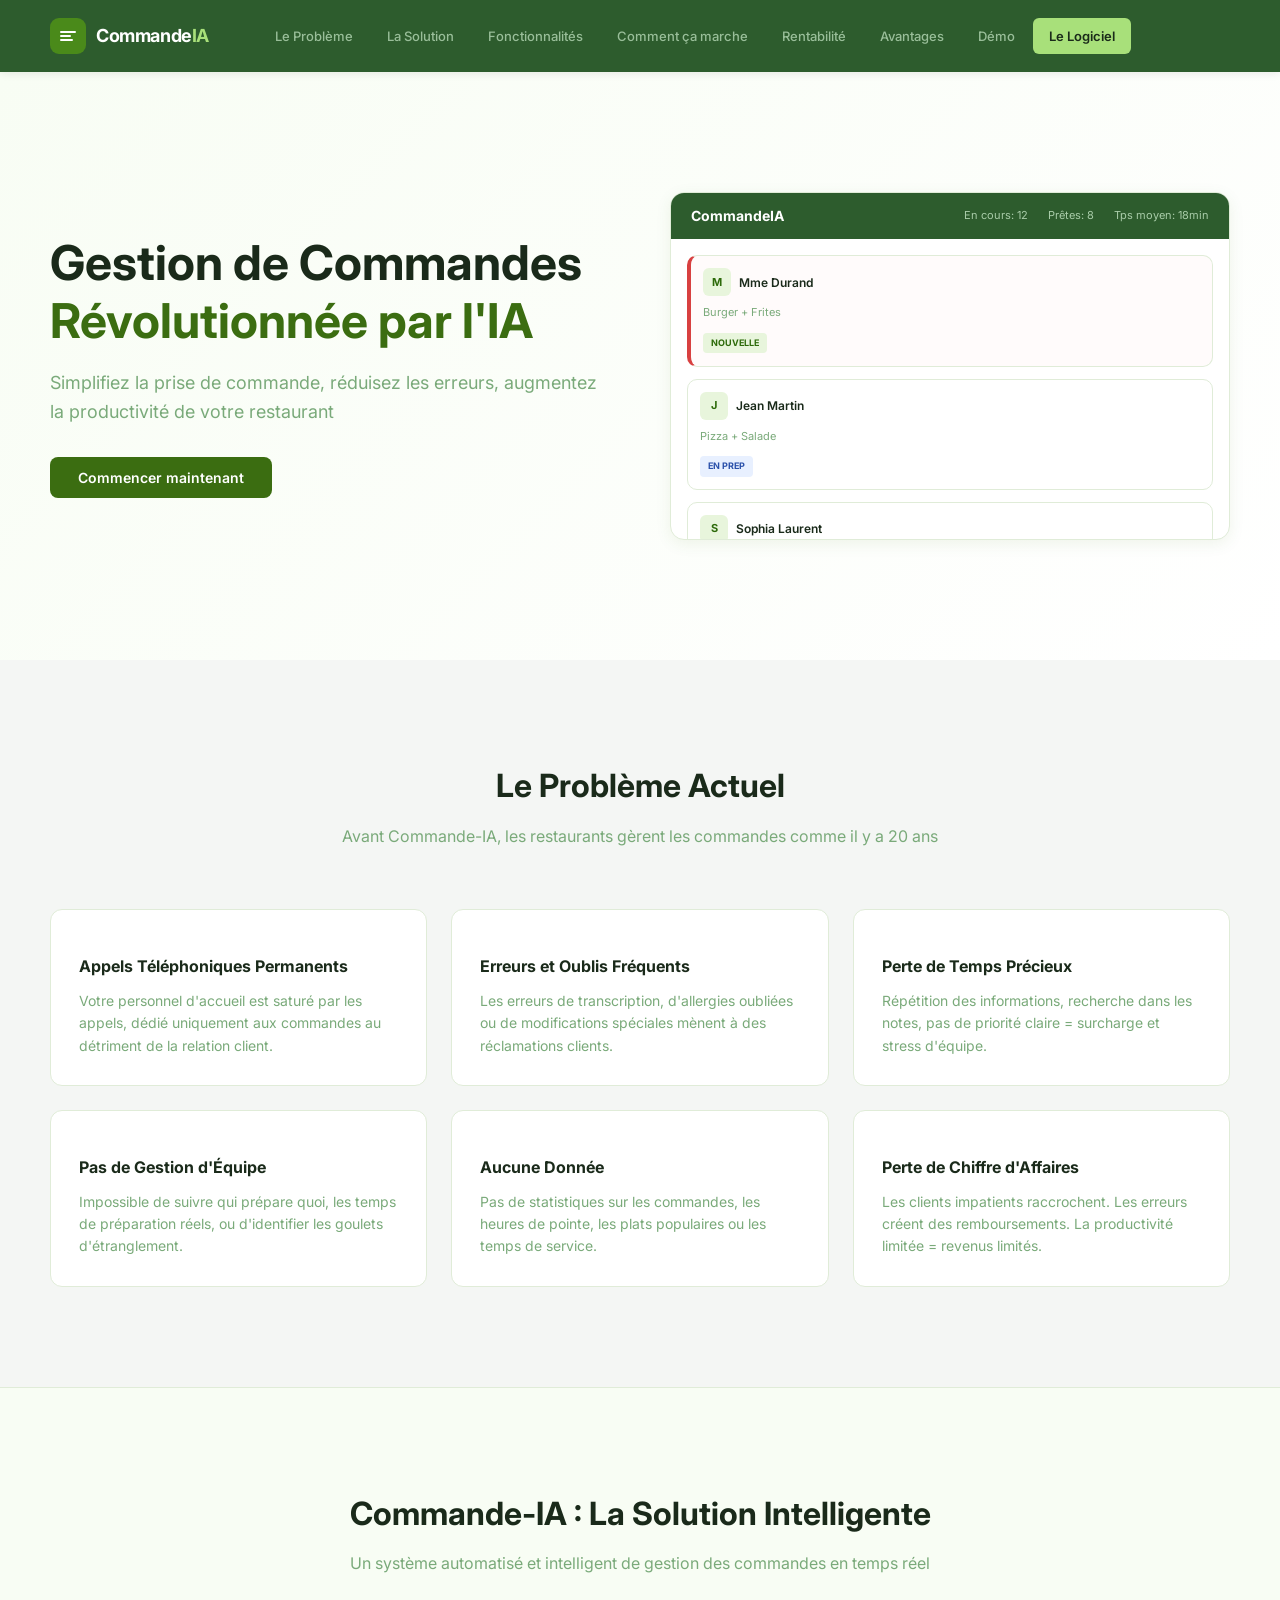
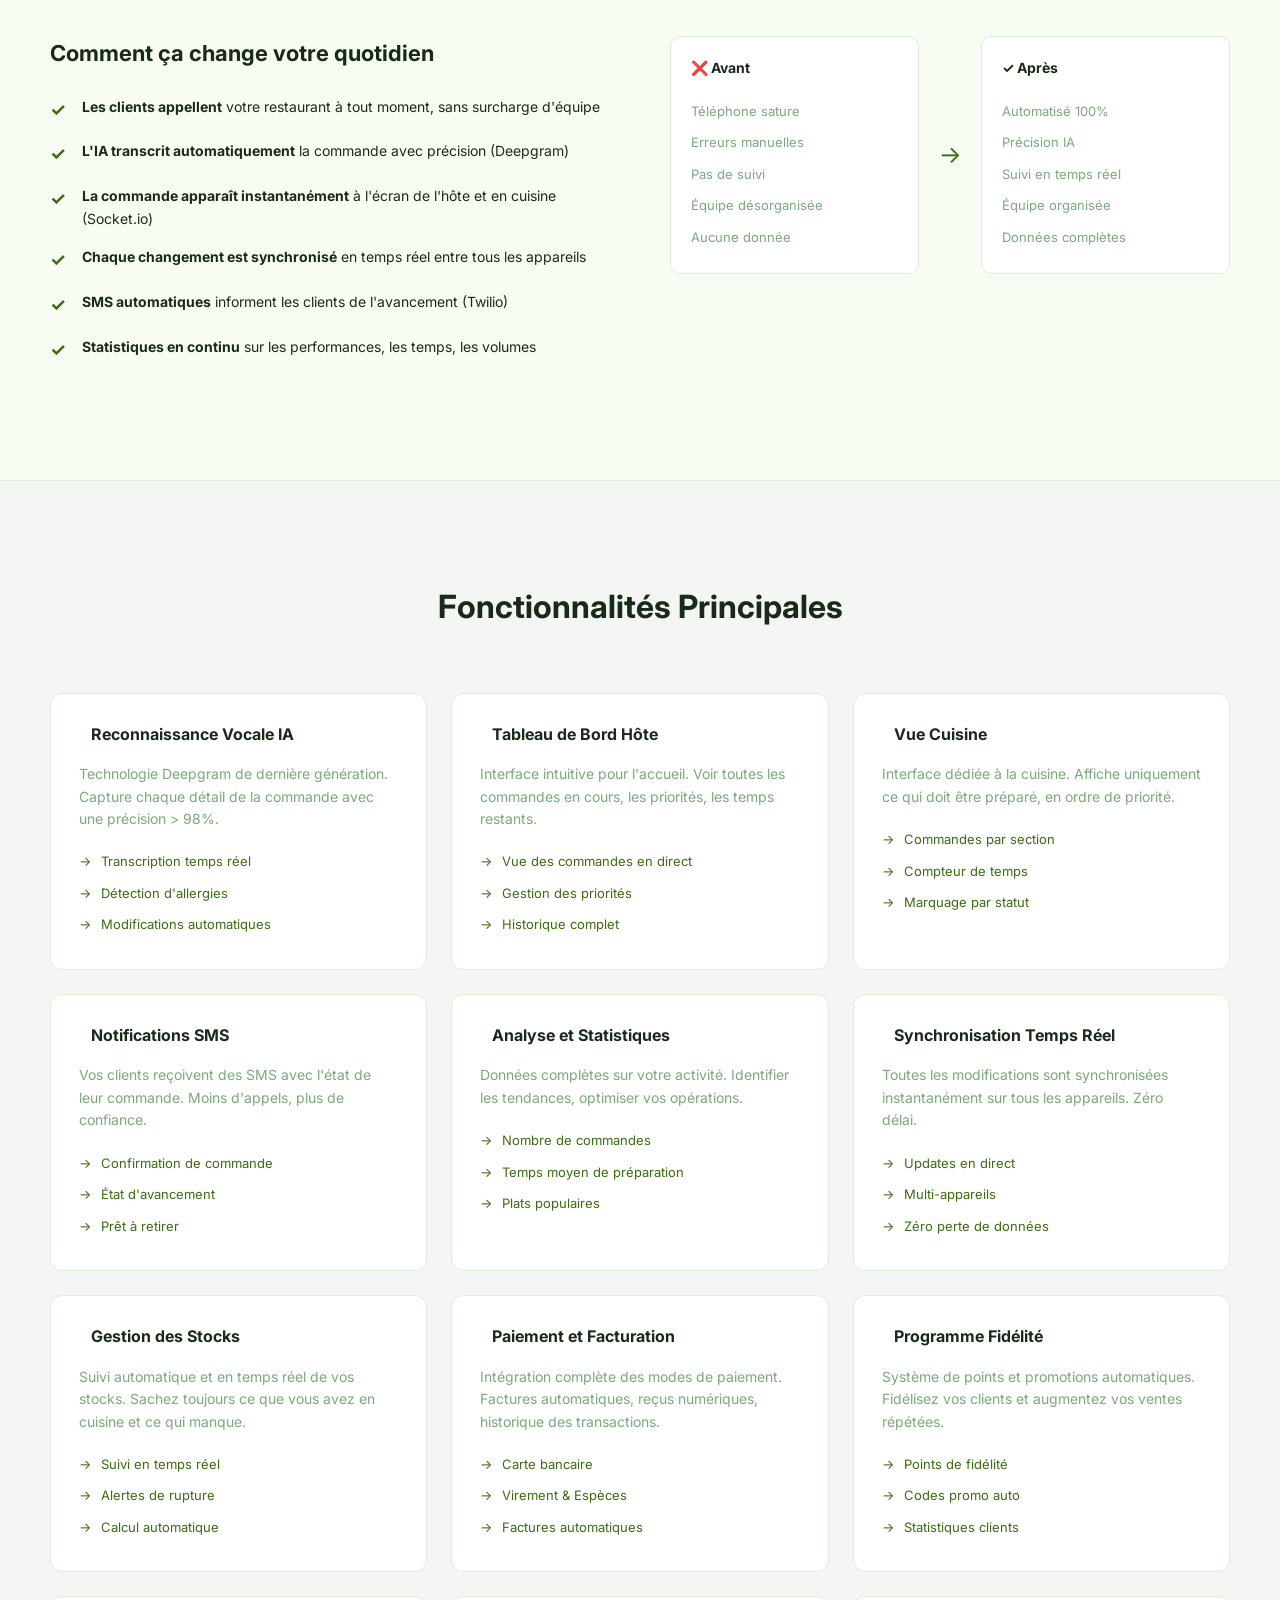
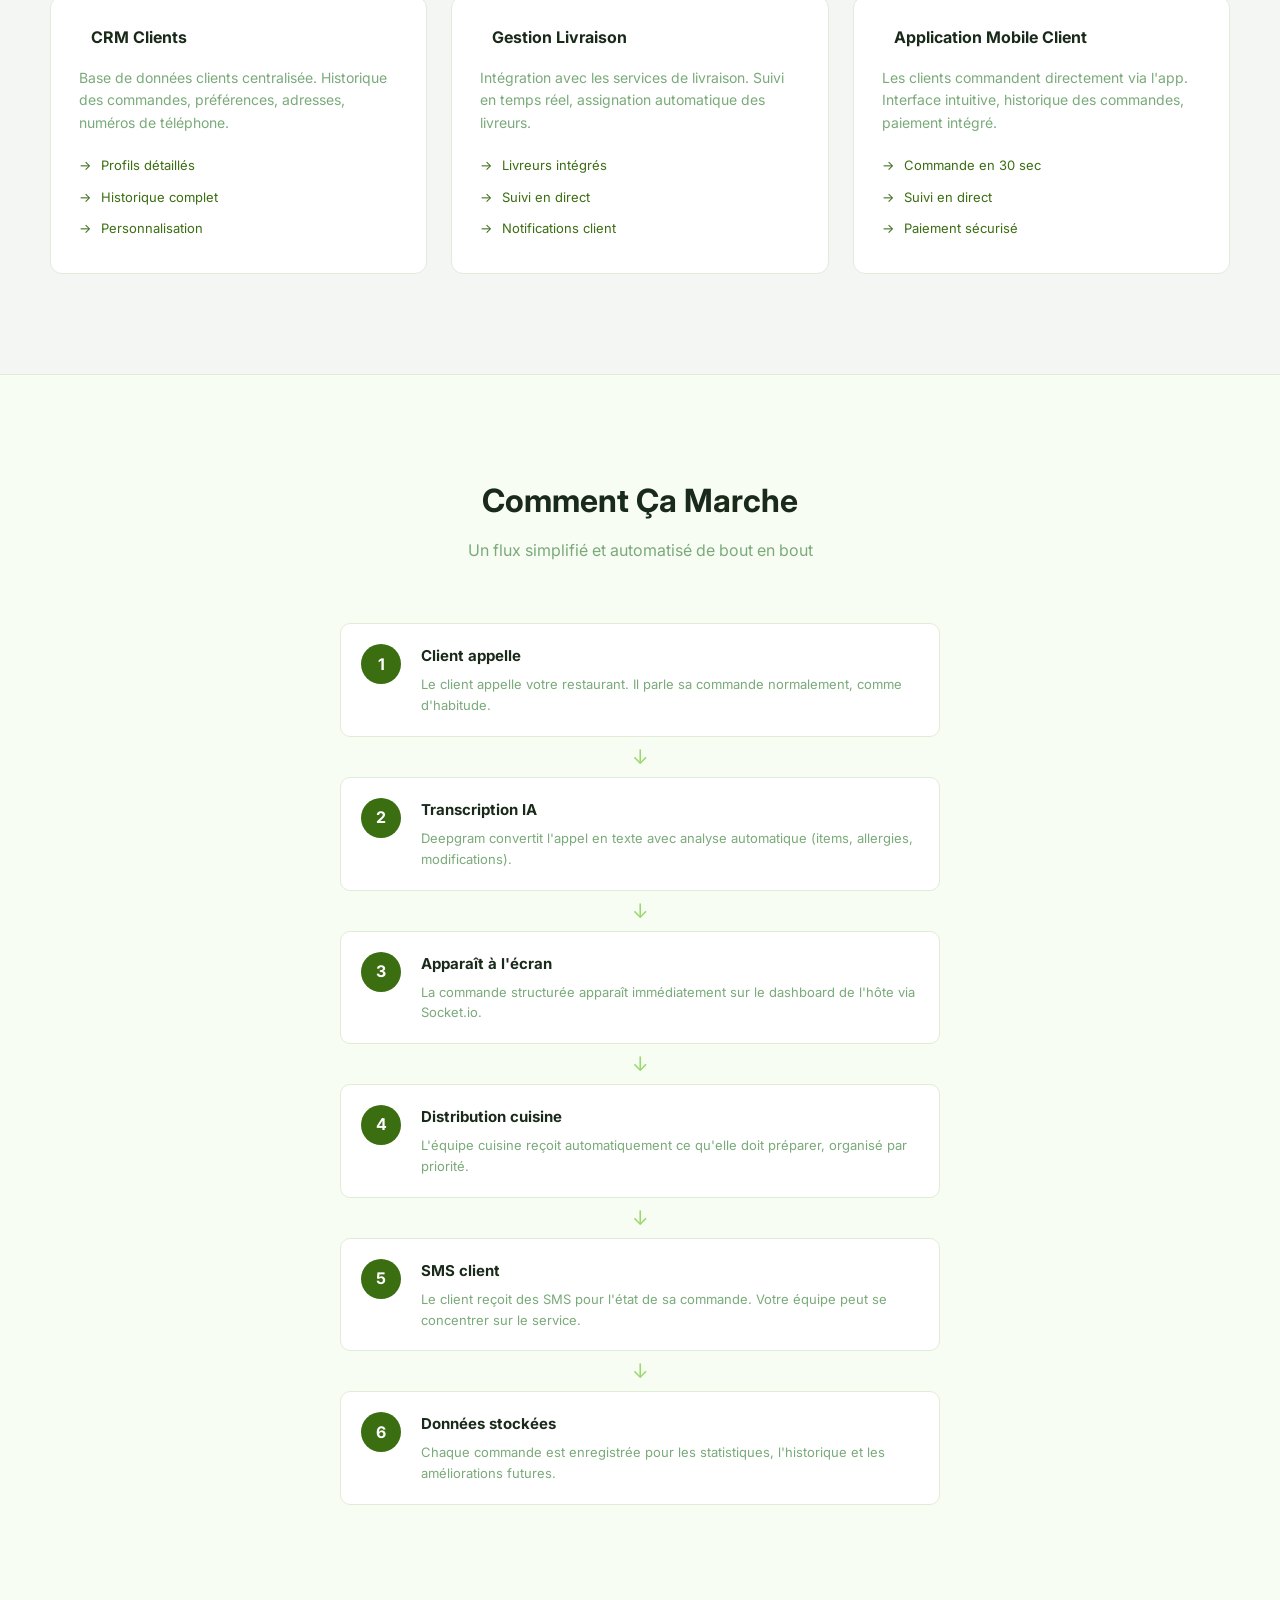
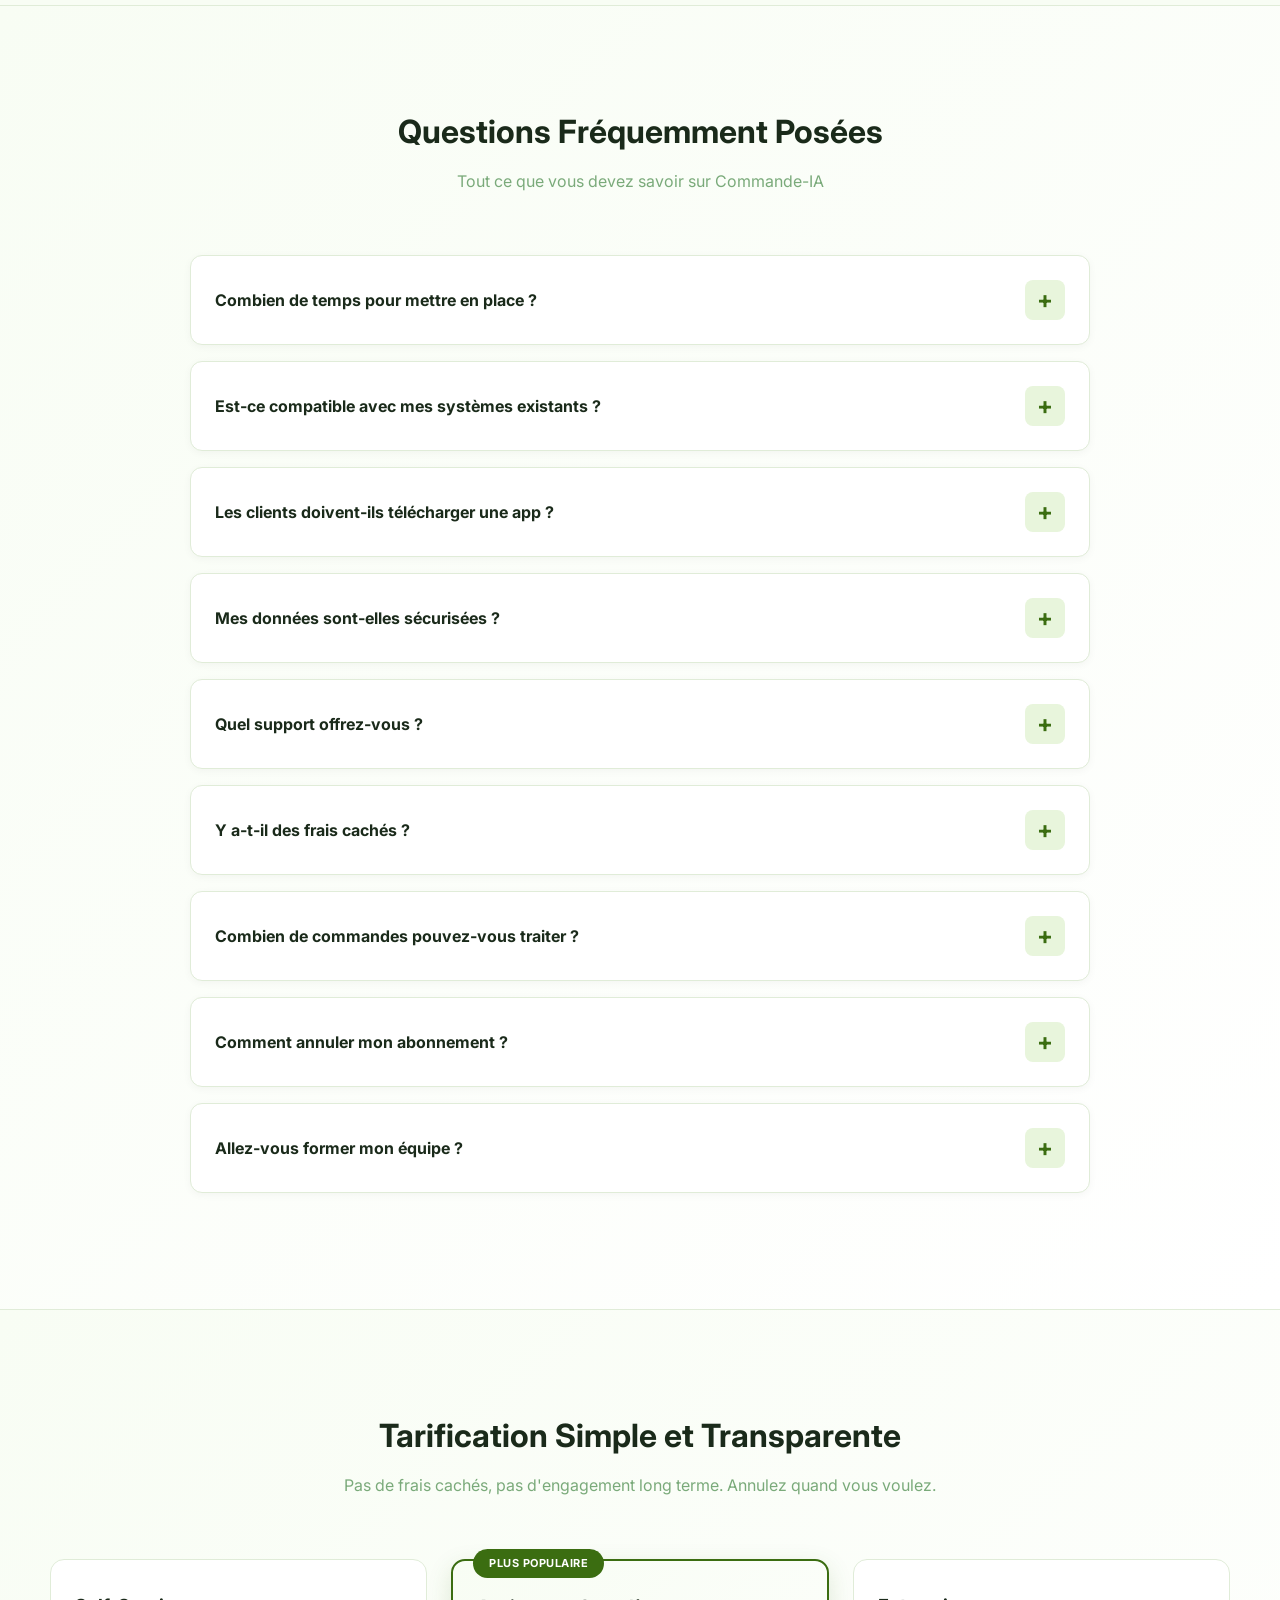
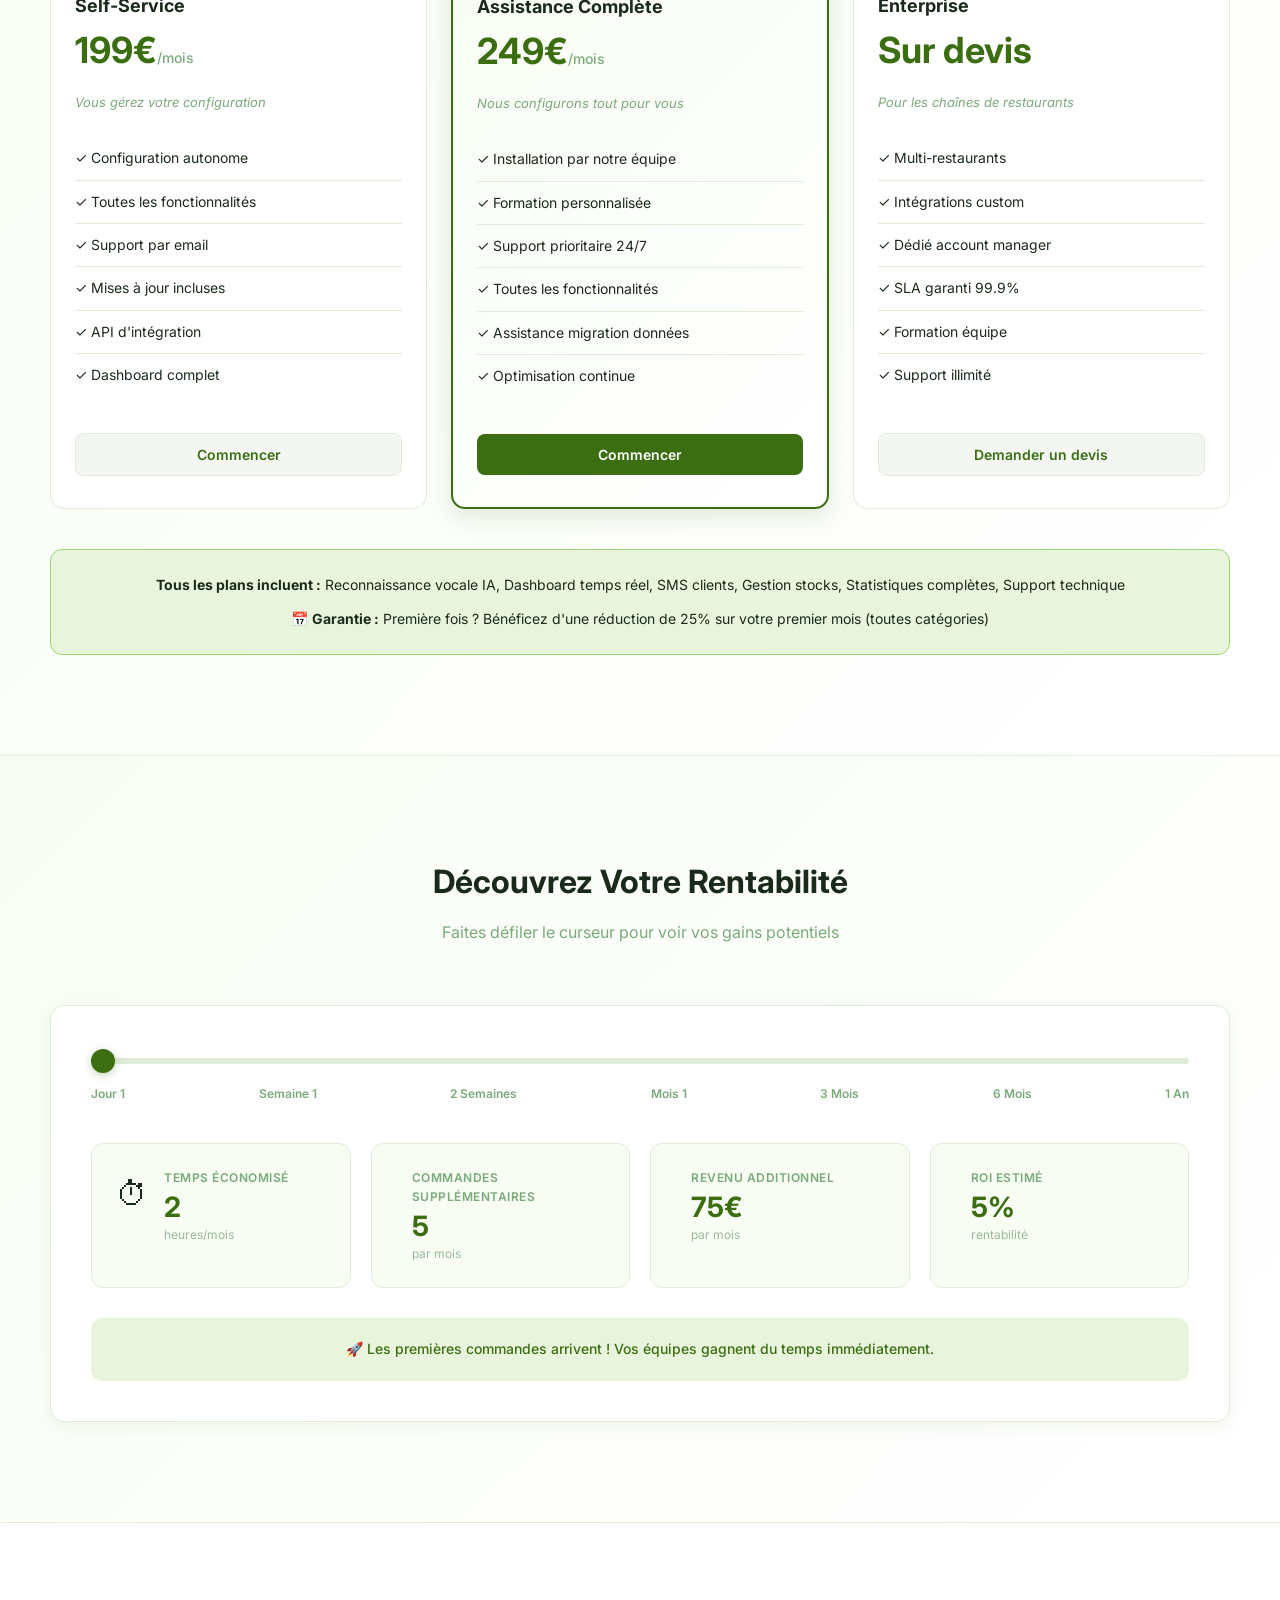
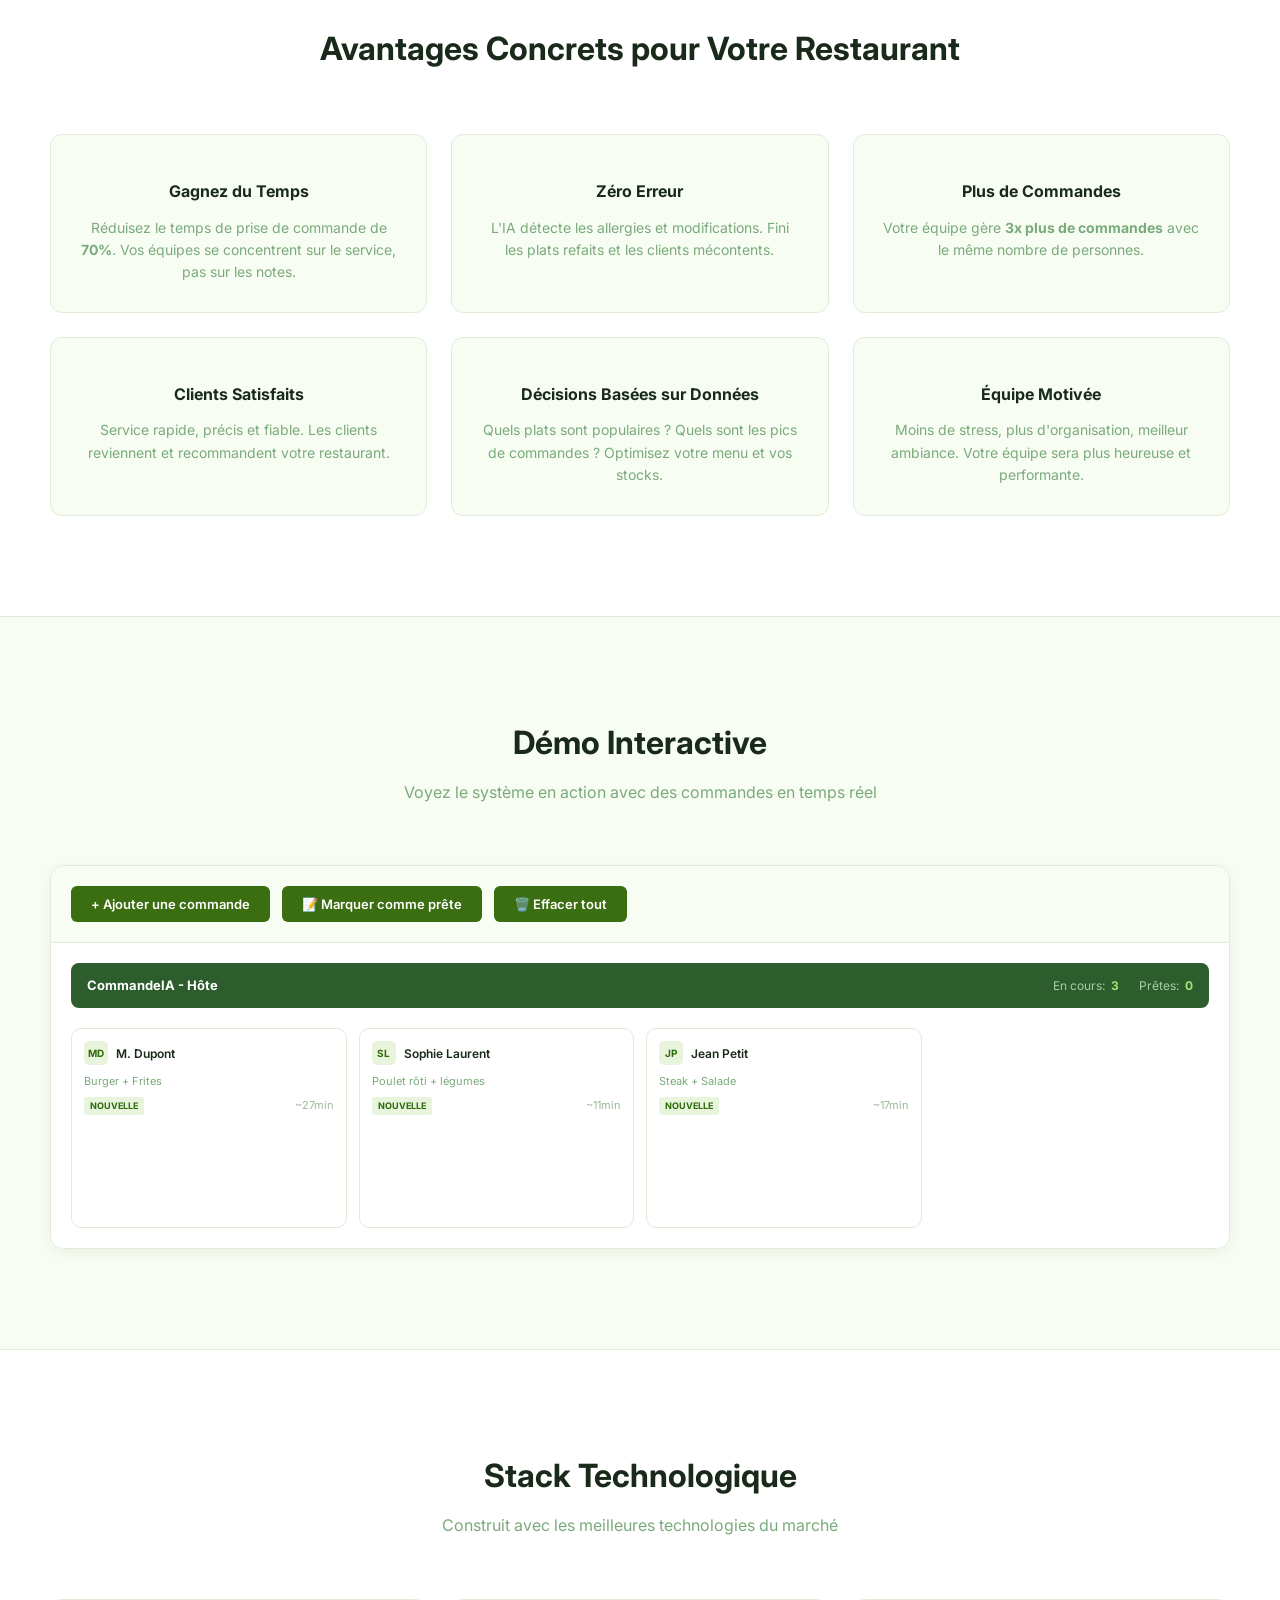
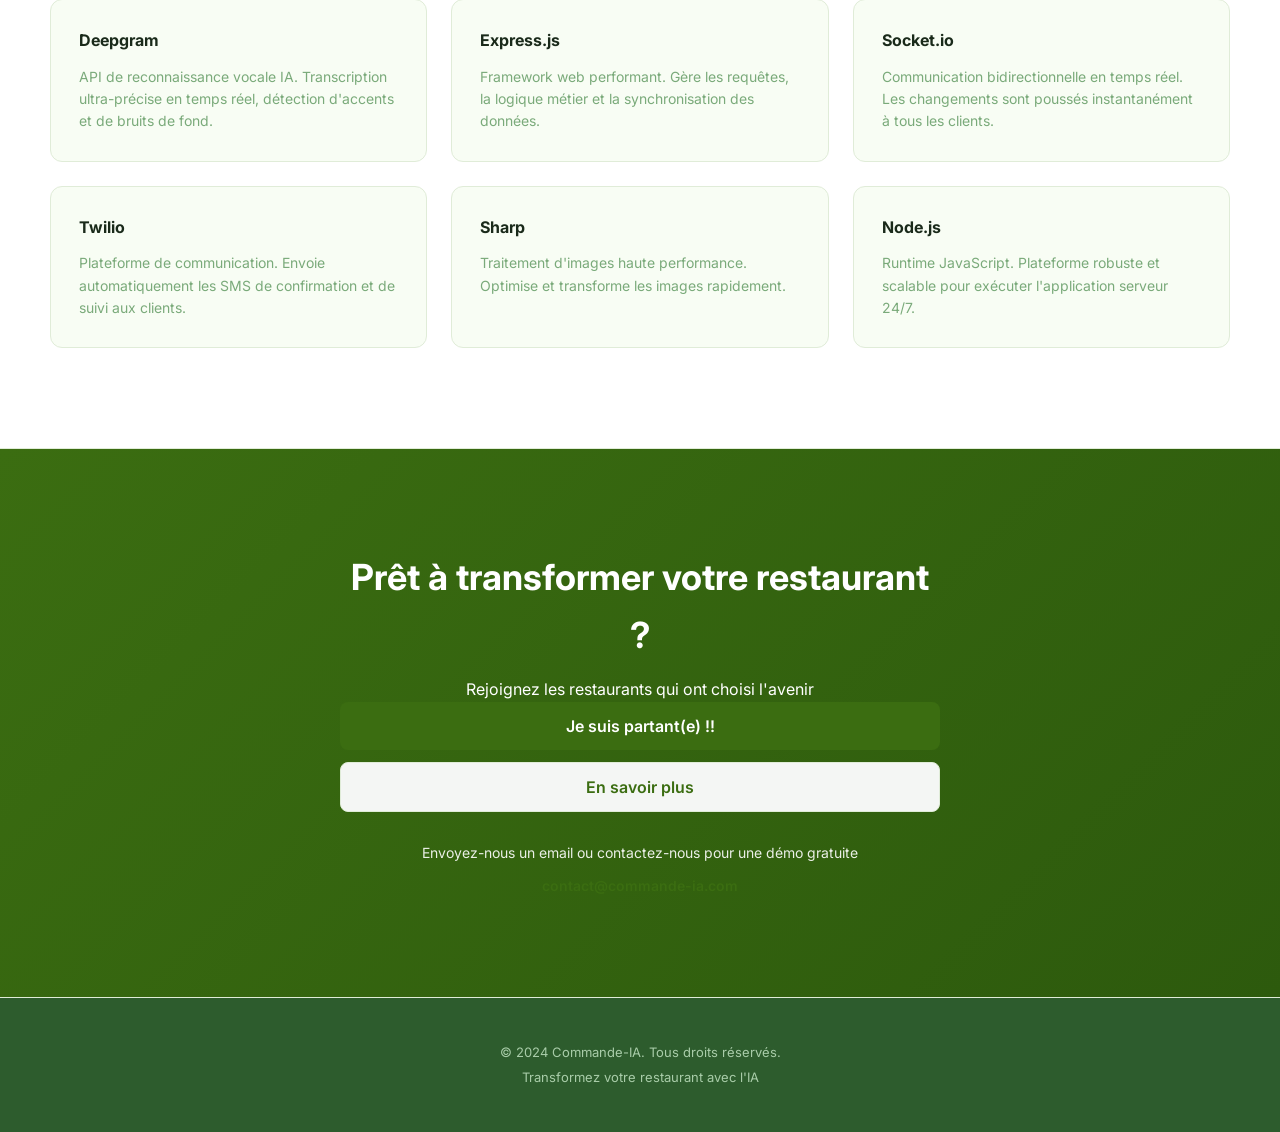
==== commit dfcaef9d: "Add files via upload" ====
--- a/index.html
+++ b/index.html
@@ -17,16 +17,17 @@
         <span>Commande<span class="logo-accent">IA</span></span>
       </div>
 
+
       <nav class="nav-menu" id="navMenu">
-        <a href="#probleme" class="nav-link">Le Problème</a>
-        <a href="#solution" class="nav-link">La Solution</a>
-        <a href="#features" class="nav-link">Fonctionnalités</a>
-        <a href="#comment-ca-marche" class="nav-link">Comment ça marche</a>
-        <a href="#rentabilite" class="nav-link">Rentabilité</a>
-        <a href="#avantages" class="nav-link">Avantages</a>
-        <a href="#demo" class="nav-link">Démo</a>
-        <a href="#contact" class="nav-link cta-link">Découvrir</a>
-      </nav>
+  <a href="#probleme" class="nav-link">Le Problème</a>
+  <a href="#solution" class="nav-link">La Solution</a>
+  <a href="#features" class="nav-link">Fonctionnalités</a>
+  <a href="#comment-ca-marche" class="nav-link">Comment ça marche</a>
+  <a href="#rentabilite" class="nav-link">Rentabilité</a>
+  <a href="#avantages" class="nav-link">Avantages</a>
+  <a href="#demo" class="nav-link">Démo</a>
+  <a href="https://charming-inspiration-production-4827.up.railway.app/login.html" class="nav-link cta-link">Le Logiciel</a>
+</nav>
 
       <button class="hamburger" id="hamburger">
         <span></span>
@@ -91,37 +92,37 @@
       
       <div class="problems-grid">
         <div class="problem-card">
-          <div class="problem-icon">📞</div>
+          <div class="problem-icon"></div>
           <h3>Appels Téléphoniques Permanents</h3>
           <p>Votre personnel d'accueil est saturé par les appels, dédié uniquement aux commandes au détriment de la relation client.</p>
         </div>
         
         <div class="problem-card">
-          <div class="problem-icon">❌</div>
+          <div class="problem-icon"></div>
           <h3>Erreurs et Oublis Fréquents</h3>
           <p>Les erreurs de transcription, d'allergies oubliées ou de modifications spéciales mènent à des réclamations clients.</p>
         </div>
         
         <div class="problem-card">
-          <div class="problem-icon">⏱️</div>
+          <div class="problem-icon"></div>
           <h3>Perte de Temps Précieux</h3>
           <p>Répétition des informations, recherche dans les notes, pas de priorité claire = surcharge et stress d'équipe.</p>
         </div>
         
         <div class="problem-card">
-          <div class="problem-icon">👥</div>
+          <div class="problem-icon"></div>
           <h3>Pas de Gestion d'Équipe</h3>
           <p>Impossible de suivre qui prépare quoi, les temps de préparation réels, ou d'identifier les goulets d'étranglement.</p>
         </div>
 
         <div class="problem-card">
-          <div class="problem-icon">📊</div>
+          <div class="problem-icon"></div>
           <h3>Aucune Donnée</h3>
           <p>Pas de statistiques sur les commandes, les heures de pointe, les plats populaires ou les temps de service.</p>
         </div>
         
         <div class="problem-card">
-          <div class="problem-icon">💰</div>
+          <div class="problem-icon"></div>
           <h3>Perte de Chiffre d'Affaires</h3>
           <p>Les clients impatients raccrochent. Les erreurs créent des remboursements. La productivité limitée = revenus limités.</p>
         </div>
@@ -213,7 +214,7 @@
       <div class="features-grid">
         <div class="feature-card">
           <div class="feature-header">
-            <span class="feature-icon">🎙️</span>
+            <span class="feature-icon"></span>
             <h3>Reconnaissance Vocale IA</h3>
           </div>
           <p>Technologie Deepgram de dernière génération. Capture chaque détail de la commande avec une précision > 98%.</p>
@@ -226,7 +227,7 @@
 
         <div class="feature-card">
           <div class="feature-header">
-            <span class="feature-icon">📱</span>
+            <span class="feature-icon"></span>
             <h3>Tableau de Bord Hôte</h3>
           </div>
           <p>Interface intuitive pour l'accueil. Voir toutes les commandes en cours, les priorités, les temps restants.</p>
@@ -239,7 +240,7 @@
 
         <div class="feature-card">
           <div class="feature-header">
-            <span class="feature-icon">👨‍🍳</span>
+            <span class="feature-icon"></span>
             <h3>Vue Cuisine</h3>
           </div>
           <p>Interface dédiée à la cuisine. Affiche uniquement ce qui doit être préparé, en ordre de priorité.</p>
@@ -252,7 +253,7 @@
 
         <div class="feature-card">
           <div class="feature-header">
-            <span class="feature-icon">🔔</span>
+            <span class="feature-icon"></span>
             <h3>Notifications SMS</h3>
           </div>
           <p>Vos clients reçoivent des SMS avec l'état de leur commande. Moins d'appels, plus de confiance.</p>
@@ -265,7 +266,7 @@
 
         <div class="feature-card">
           <div class="feature-header">
-            <span class="feature-icon">📊</span>
+            <span class="feature-icon"></span>
             <h3>Analyse et Statistiques</h3>
           </div>
           <p>Données complètes sur votre activité. Identifier les tendances, optimiser vos opérations.</p>
@@ -278,7 +279,7 @@
 
         <div class="feature-card">
           <div class="feature-header">
-            <span class="feature-icon">🔄</span>
+            <span class="feature-icon"></span>
             <h3>Synchronisation Temps Réel</h3>
           </div>
           <p>Toutes les modifications sont synchronisées instantanément sur tous les appareils. Zéro délai.</p>
@@ -291,7 +292,7 @@
 
         <div class="feature-card">
           <div class="feature-header">
-            <span class="feature-icon">📦</span>
+            <span class="feature-icon"></span>
             <h3>Gestion des Stocks</h3>
           </div>
           <p>Suivi automatique et en temps réel de vos stocks. Sachez toujours ce que vous avez en cuisine et ce qui manque.</p>
@@ -304,7 +305,7 @@
 
         <div class="feature-card">
           <div class="feature-header">
-            <span class="feature-icon">💳</span>
+            <span class="feature-icon"></span>
             <h3>Paiement et Facturation</h3>
           </div>
           <p>Intégration complète des modes de paiement. Factures automatiques, reçus numériques, historique des transactions.</p>
@@ -317,7 +318,7 @@
 
         <div class="feature-card">
           <div class="feature-header">
-            <span class="feature-icon">🎁</span>
+            <span class="feature-icon"></span>
             <h3>Programme Fidélité</h3>
           </div>
           <p>Système de points et promotions automatiques. Fidélisez vos clients et augmentez vos ventes répétées.</p>
@@ -330,7 +331,7 @@
 
         <div class="feature-card">
           <div class="feature-header">
-            <span class="feature-icon">📞</span>
+            <span class="feature-icon"></span>
             <h3>CRM Clients</h3>
           </div>
           <p>Base de données clients centralisée. Historique des commandes, préférences, adresses, numéros de téléphone.</p>
@@ -343,7 +344,7 @@
 
         <div class="feature-card">
           <div class="feature-header">
-            <span class="feature-icon">🚗</span>
+            <span class="feature-icon"></span>
             <h3>Gestion Livraison</h3>
           </div>
           <p>Intégration avec les services de livraison. Suivi en temps réel, assignation automatique des livreurs.</p>
@@ -356,7 +357,7 @@
 
         <div class="feature-card">
           <div class="feature-header">
-            <span class="feature-icon">📱</span>
+            <span class="feature-icon"></span>
             <h3>Application Mobile Client</h3>
           </div>
           <p>Les clients commandent directement via l'app. Interface intuitive, historique des commandes, paiement intégré.</p>
@@ -445,7 +446,7 @@
       <div class="faq-container">
         <div class="faq-item">
           <button class="faq-question">
-            <span>⏱️ Combien de temps pour mettre en place ?</span>
+            <span> Combien de temps pour mettre en place ?</span>
             <span class="faq-icon">+</span>
           </button>
           <div class="faq-answer">
@@ -457,7 +458,7 @@
 
         <div class="faq-item">
           <button class="faq-question">
-            <span>🔧 Est-ce compatible avec mes systèmes existants ?</span>
+            <span> Est-ce compatible avec mes systèmes existants ?</span>
             <span class="faq-icon">+</span>
           </button>
           <div class="faq-answer">
@@ -474,7 +475,7 @@
 
         <div class="faq-item">
           <button class="faq-question">
-            <span>📱 Les clients doivent-ils télécharger une app ?</span>
+            <span> Les clients doivent-ils télécharger une app ?</span>
             <span class="faq-icon">+</span>
           </button>
           <div class="faq-answer">
@@ -490,7 +491,7 @@
 
         <div class="faq-item">
           <button class="faq-question">
-            <span>🔒 Mes données sont-elles sécurisées ?</span>
+            <span> Mes données sont-elles sécurisées ?</span>
             <span class="faq-icon">+</span>
           </button>
           <div class="faq-answer">
@@ -508,7 +509,7 @@
 
         <div class="faq-item">
           <button class="faq-question">
-            <span>📞 Quel support offrez-vous ?</span>
+            <span> Quel support offrez-vous ?</span>
             <span class="faq-icon">+</span>
           </button>
           <div class="faq-answer">
@@ -530,7 +531,7 @@
 
         <div class="faq-item">
           <button class="faq-question">
-            <span>💰 Y a-t-il des frais cachés ?</span>
+            <span> Y a-t-il des frais cachés ?</span>
             <span class="faq-icon">+</span>
           </button>
           <div class="faq-answer">
@@ -549,7 +550,7 @@
 
         <div class="faq-item">
           <button class="faq-question">
-            <span>🚀 Combien de commandes pouvez-vous traiter ?</span>
+            <span> Combien de commandes pouvez-vous traiter ?</span>
             <span class="faq-icon">+</span>
           </button>
           <div class="faq-answer">
@@ -565,7 +566,7 @@
 
         <div class="faq-item">
           <button class="faq-question">
-            <span>🛑 Comment annuler mon abonnement ?</span>
+            <span> Comment annuler mon abonnement ?</span>
             <span class="faq-icon">+</span>
           </button>
           <div class="faq-answer">
@@ -582,7 +583,7 @@
 
         <div class="faq-item">
           <button class="faq-question">
-            <span>🎓 Allez-vous former mon équipe ?</span>
+            <span> Allez-vous former mon équipe ?</span>
             <span class="faq-icon">+</span>
           </button>
           <div class="faq-answer">
@@ -661,7 +662,7 @@
       </div>
 
       <div class="pricing-info">
-        <p>💡 <strong>Tous les plans incluent :</strong> Reconnaissance vocale IA, Dashboard temps réel, SMS clients, Gestion stocks, Statistiques complètes, Support technique</p>
+        <p> <strong>Tous les plans incluent :</strong> Reconnaissance vocale IA, Dashboard temps réel, SMS clients, Gestion stocks, Statistiques complètes, Support technique</p>
         <p style="margin-top: 12px;">📅 <strong>Garantie :</strong> Première fois ? Bénéficez d'une réduction de 25% sur votre premier mois (toutes catégories)</p>
       </div>
     </section>
@@ -688,7 +689,7 @@
 
         <div class="rentabilite-stats">
           <div class="stat-box">
-            <div class="stat-icon">⏱️</div>
+            <div class="stat-icon">⏱</div>
             <div class="stat-content">
               <div class="stat-title">Temps Économisé</div>
               <div class="stat-value" id="statTemps">0</div>
@@ -697,7 +698,7 @@
           </div>
 
           <div class="stat-box">
-            <div class="stat-icon">📈</div>
+            <div class="stat-icon"></div>
             <div class="stat-content">
               <div class="stat-title">Commandes Supplémentaires</div>
               <div class="stat-value" id="statCommandes">0</div>
@@ -706,7 +707,7 @@
           </div>
 
           <div class="stat-box">
-            <div class="stat-icon">💰</div>
+            <div class="stat-icon"></div>
             <div class="stat-content">
               <div class="stat-title">Revenu Additionnel</div>
               <div class="stat-value" id="statRevenu">0€</div>
@@ -715,7 +716,7 @@
           </div>
 
           <div class="stat-box">
-            <div class="stat-icon">🎯</div>
+            <div class="stat-icon"></div>
             <div class="stat-content">
               <div class="stat-title">ROI Estimé</div>
               <div class="stat-value" id="statROI">0%</div>
@@ -725,7 +726,7 @@
         </div>
 
         <div class="rentabilite-description" id="rentabiliteDesc">
-          <p>👈 Faites défiler le curseur pour voir comment votre restaurant deviendra rentable avec Commande-IA</p>
+          <p> Faites défiler le curseur pour voir comment votre restaurant deviendra rentable avec Commande-IA</p>
         </div>
       </div>
     </section>
@@ -737,37 +738,37 @@
 
       <div class="advantages-grid">
         <div class="advantage-item">
-          <div class="advantage-icon">⏱️</div>
+          <div class="advantage-icon"></div>
           <h3>Gagnez du Temps</h3>
           <p>Réduisez le temps de prise de commande de <strong>70%</strong>. Vos équipes se concentrent sur le service, pas sur les notes.</p>
         </div>
 
         <div class="advantage-item">
-          <div class="advantage-icon">✓</div>
+          <div class="advantage-icon"></div>
           <h3>Zéro Erreur</h3>
           <p>L'IA détecte les allergies et modifications. Fini les plats refaits et les clients mécontents.</p>
         </div>
 
         <div class="advantage-item">
-          <div class="advantage-icon">💰</div>
+          <div class="advantage-icon"></div>
           <h3>Plus de Commandes</h3>
           <p>Votre équipe gère <strong>3x plus de commandes</strong> avec le même nombre de personnes.</p>
         </div>
 
         <div class="advantage-item">
-          <div class="advantage-icon">😊</div>
+          <div class="advantage-icon"></div>
           <h3>Clients Satisfaits</h3>
           <p>Service rapide, précis et fiable. Les clients reviennent et recommandent votre restaurant.</p>
         </div>
 
         <div class="advantage-item">
-          <div class="advantage-icon">📊</div>
+          <div class="advantage-icon"></div>
           <h3>Décisions Basées sur Données</h3>
           <p>Quels plats sont populaires ? Quels sont les pics de commandes ? Optimisez votre menu et vos stocks.</p>
         </div>
 
         <div class="advantage-item">
-          <div class="advantage-icon">🤝</div>
+          <div class="advantage-icon"></div>
           <h3>Équipe Motivée</h3>
           <p>Moins de stress, plus d'organisation, meilleur ambiance. Votre équipe sera plus heureuse et performante.</p>
         </div>
@@ -820,32 +821,32 @@
 
       <div class="tech-grid">
         <div class="tech-card">
-          <h3>🎤 Deepgram</h3>
+          <h3> Deepgram</h3>
           <p>API de reconnaissance vocale IA. Transcription ultra-précise en temps réel, détection d'accents et de bruits de fond.</p>
         </div>
 
         <div class="tech-card">
-          <h3>⚡ Express.js</h3>
+          <h3> Express.js</h3>
           <p>Framework web performant. Gère les requêtes, la logique métier et la synchronisation des données.</p>
         </div>
 
         <div class="tech-card">
-          <h3>🔄 Socket.io</h3>
+          <h3> Socket.io</h3>
           <p>Communication bidirectionnelle en temps réel. Les changements sont poussés instantanément à tous les clients.</p>
         </div>
 
         <div class="tech-card">
-          <h3>📱 Twilio</h3>
+          <h3> Twilio</h3>
           <p>Plateforme de communication. Envoie automatiquement les SMS de confirmation et de suivi aux clients.</p>
         </div>
 
         <div class="tech-card">
-          <h3>🖼️ Sharp</h3>
+          <h3> Sharp</h3>
           <p>Traitement d'images haute performance. Optimise et transforme les images rapidement.</p>
         </div>
 
         <div class="tech-card">
-          <h3>📦 Node.js</h3>
+          <h3> Node.js</h3>
           <p>Runtime JavaScript. Plateforme robuste et scalable pour exécuter l'application serveur 24/7.</p>
         </div>
       </div>
@@ -905,49 +906,49 @@
 
         <div class="nav-options" id="navOptions">
           <button class="nav-option" id="navProbleme">
-            <div class="option-icon">❌</div>
+            <div class="option-icon"></div>
             <div class="option-text">
               <strong>Le Problème</strong>
               <p>Comprendre les défis actuels</p>
             </div>
           </button>
           <button class="nav-option" id="navSolution">
-            <div class="option-icon">✓</div>
+            <div class="option-icon"></div>
             <div class="option-text">
               <strong>La Solution</strong>
               <p>Comment ça change tout</p>
             </div>
           </button>
           <button class="nav-option" id="navFeatures">
-            <div class="option-icon">⚙️</div>
+            <div class="option-icon"></div>
             <div class="option-text">
               <strong>Fonctionnalités</strong>
               <p>Ce que vous obtenez</p>
             </div>
           </button>
           <button class="nav-option" id="navMarche">
-            <div class="option-icon">🔄</div>
+            <div class="option-icon"></div>
             <div class="option-text">
               <strong>Comment ça marche</strong>
               <p>Le processus détaillé</p>
             </div>
           </button>
           <button class="nav-option" id="navRentabilite">
-            <div class="option-icon">💰</div>
+            <div class="option-icon"></div>
             <div class="option-text">
               <strong>Rentabilité</strong>
               <p>Voir vos gains</p>
             </div>
           </button>
           <button class="nav-option" id="navAvantages">
-            <div class="option-icon">⭐</div>
+            <div class="option-icon"></div>
             <div class="option-text">
               <strong>Avantages</strong>
               <p>Ce que vous gagnez</p>
             </div>
           </button>
           <button class="nav-option" id="navDemo">
-            <div class="option-icon">🎮</div>
+            <div class="option-icon"></div>
             <div class="option-text">
               <strong>Démo Interactive</strong>
               <p>Voyez-le en action</p>
@@ -1054,10 +1055,12 @@
       }
 
       document.querySelectorAll('.nav-link').forEach(link => {
-        link.addEventListener('click', function() {
-          if (navMenu) navMenu.style.display = 'none';
-        });
-      });
+  link.addEventListener('click', function() {
+    if (navMenu && window.innerWidth <= 1024) {
+      navMenu.style.display = 'none';
+    }
+  });
+});
 
       document.getElementById('btnCommencer').addEventListener('click', function() {
         scrollToSection('contact');
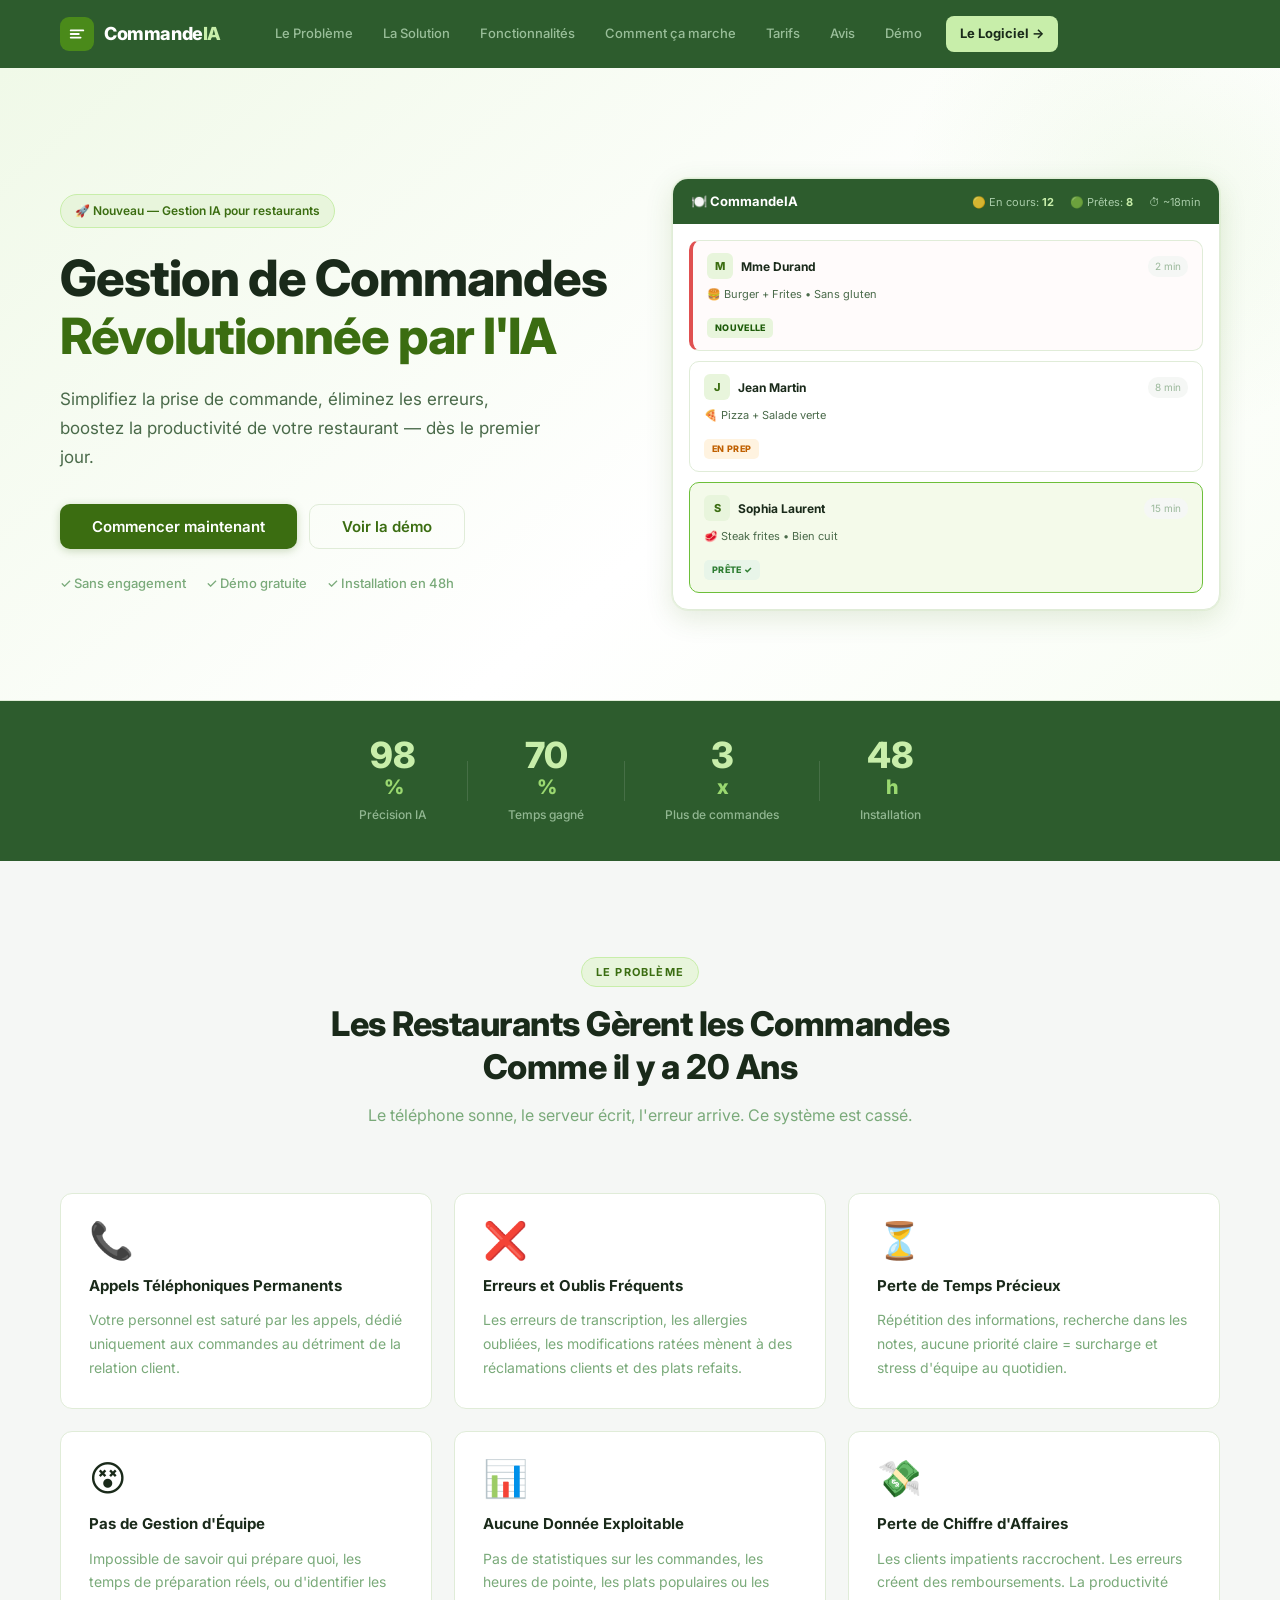
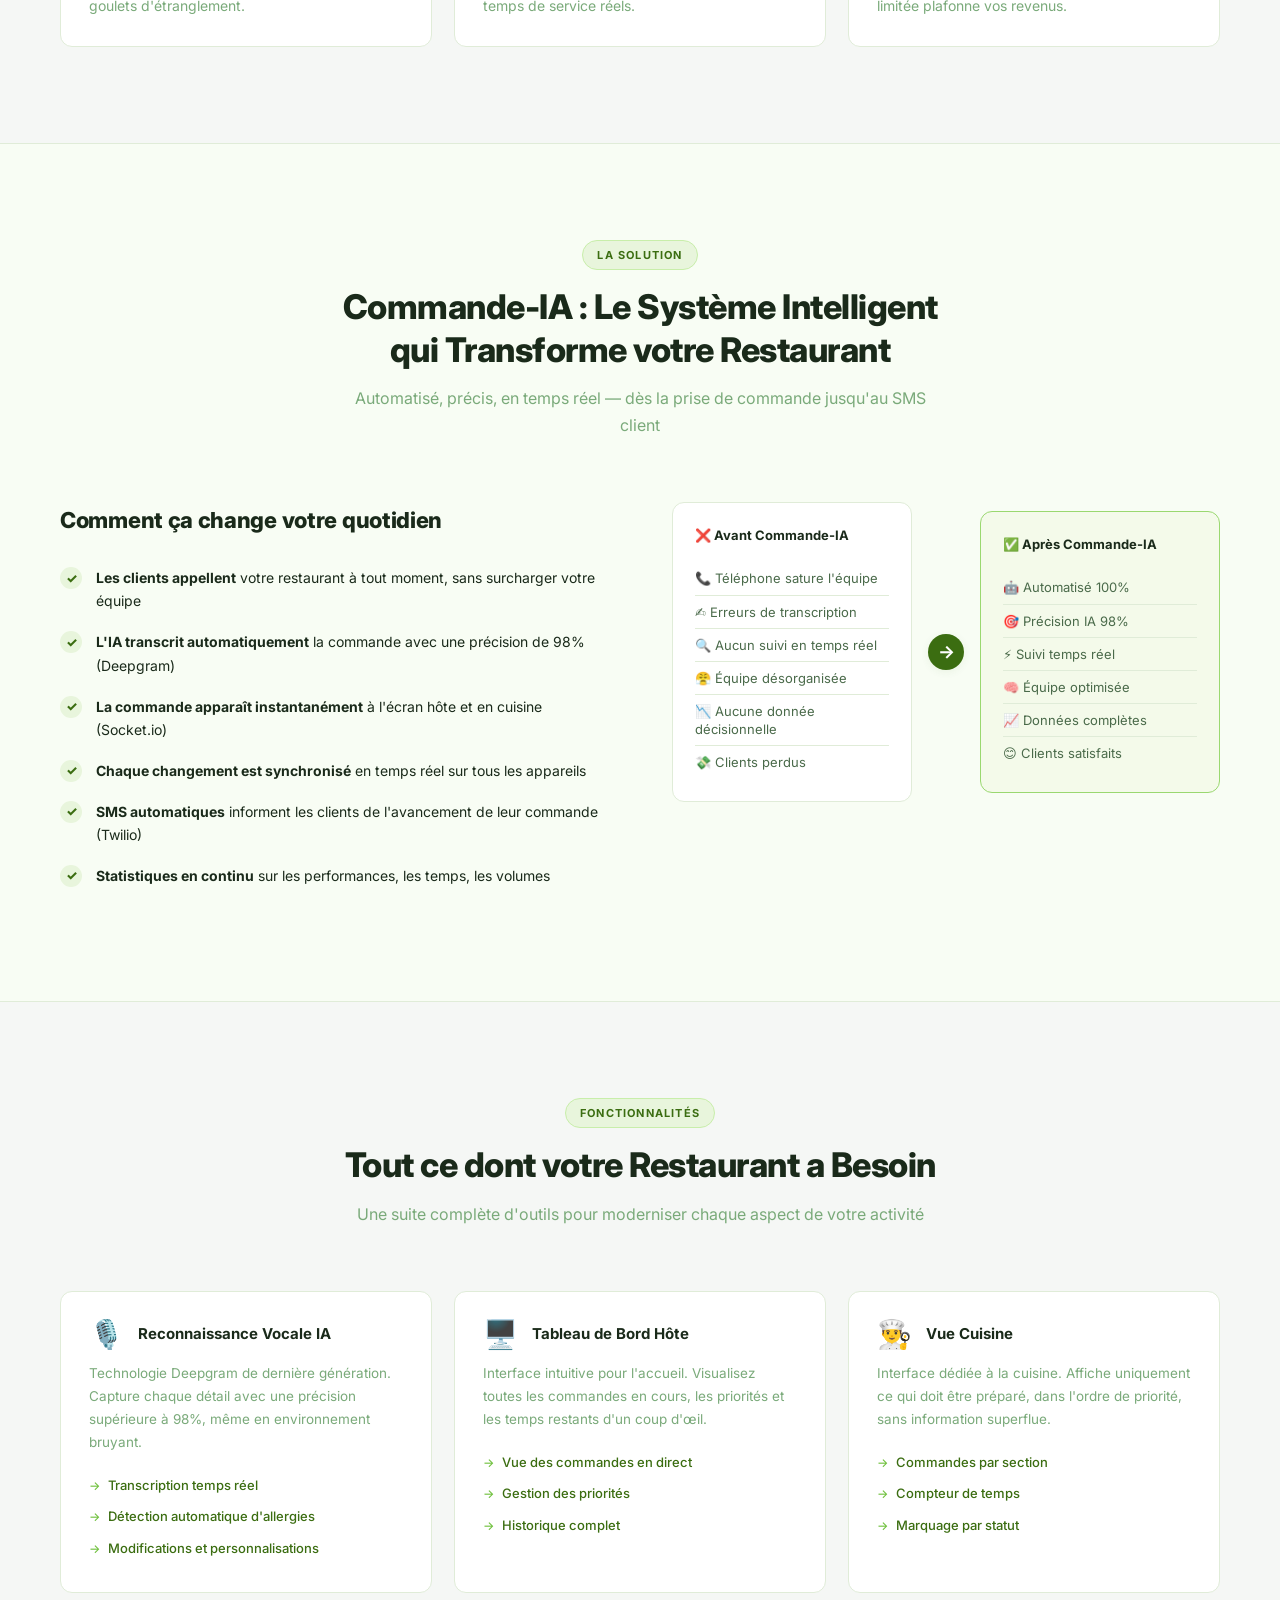
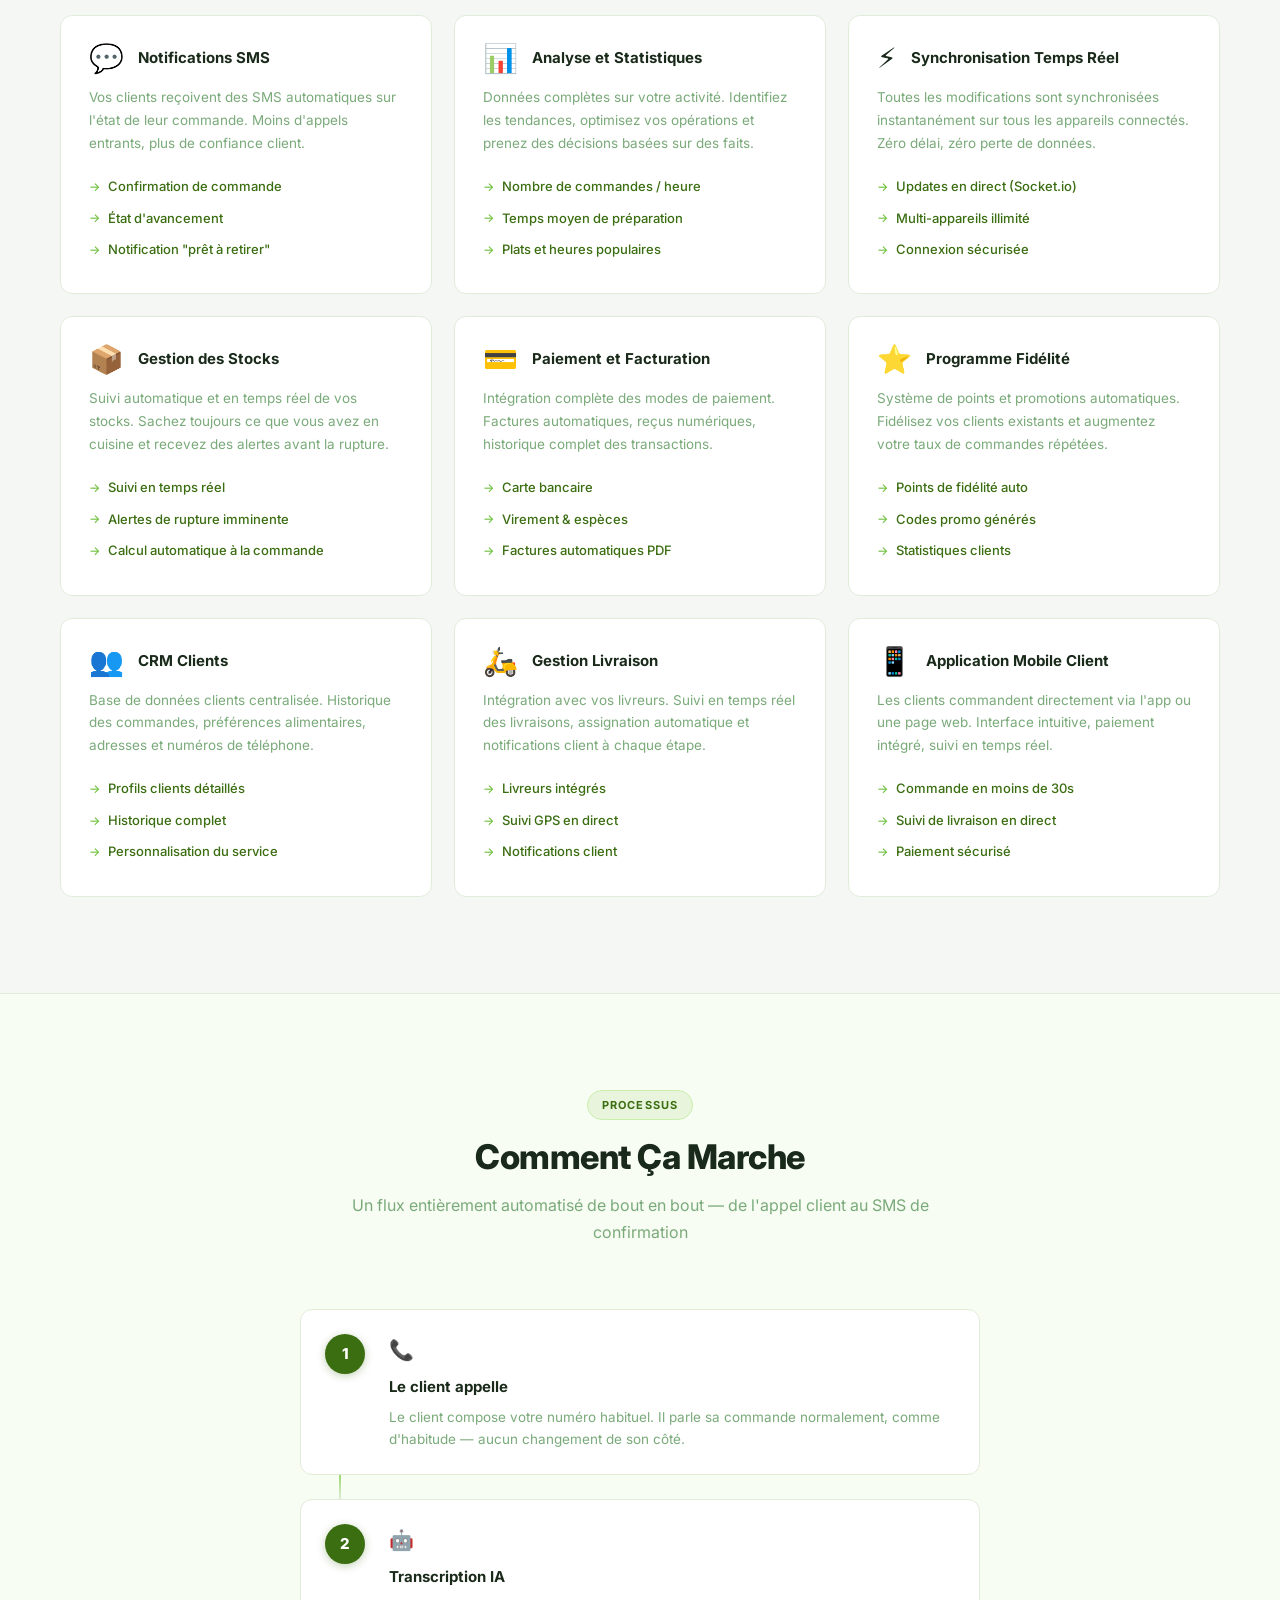
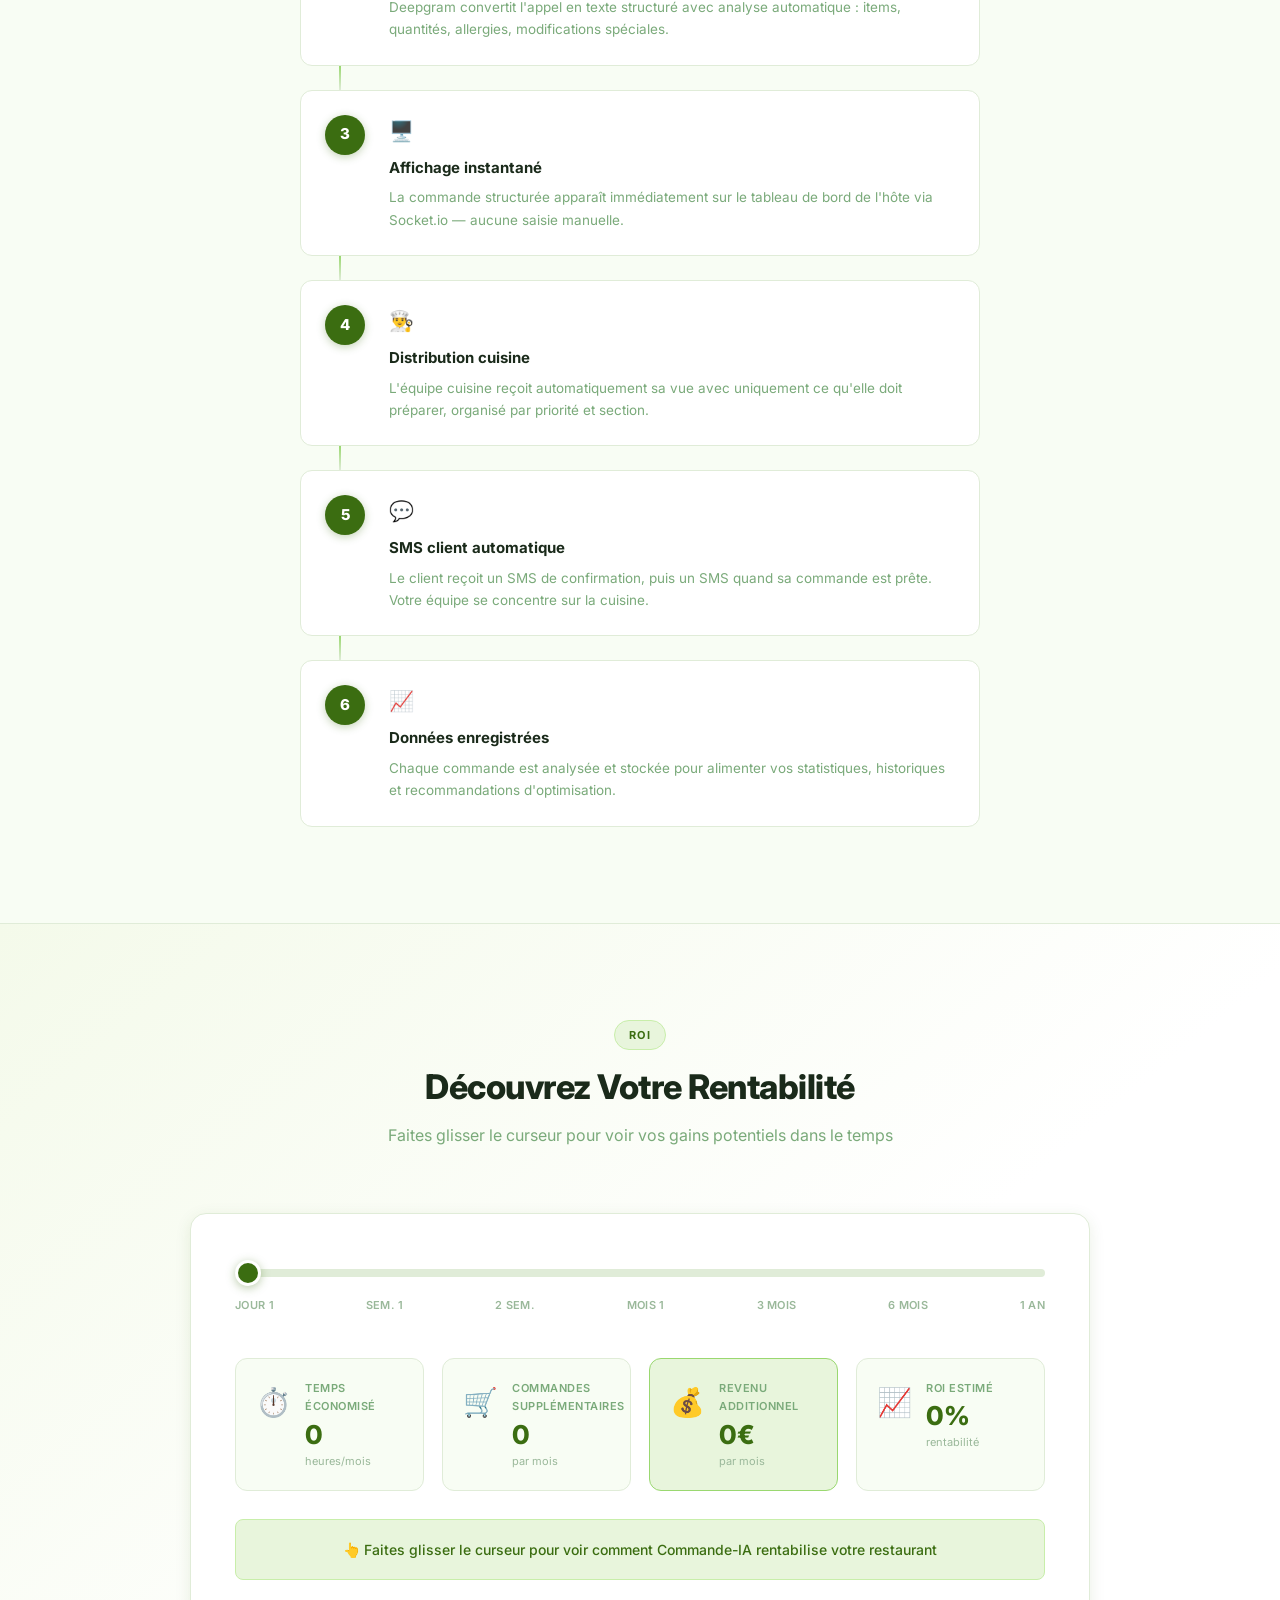
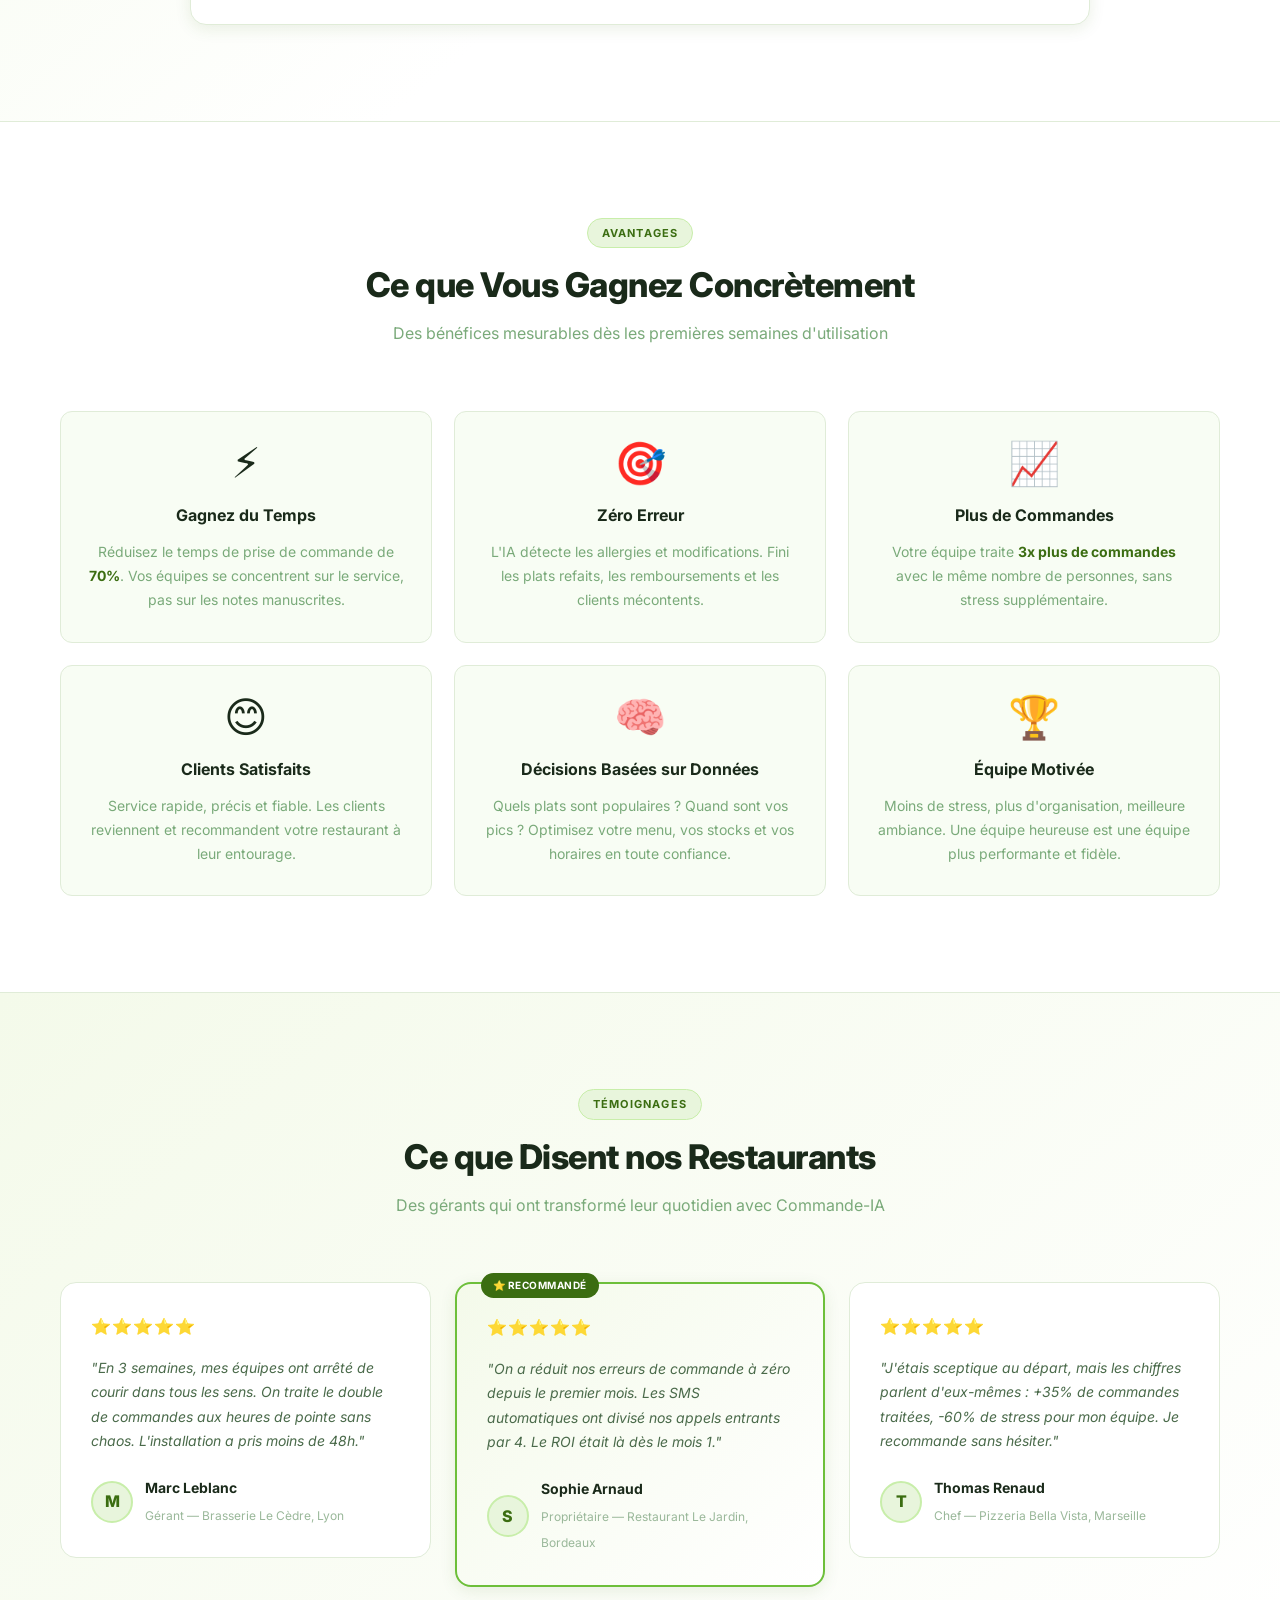
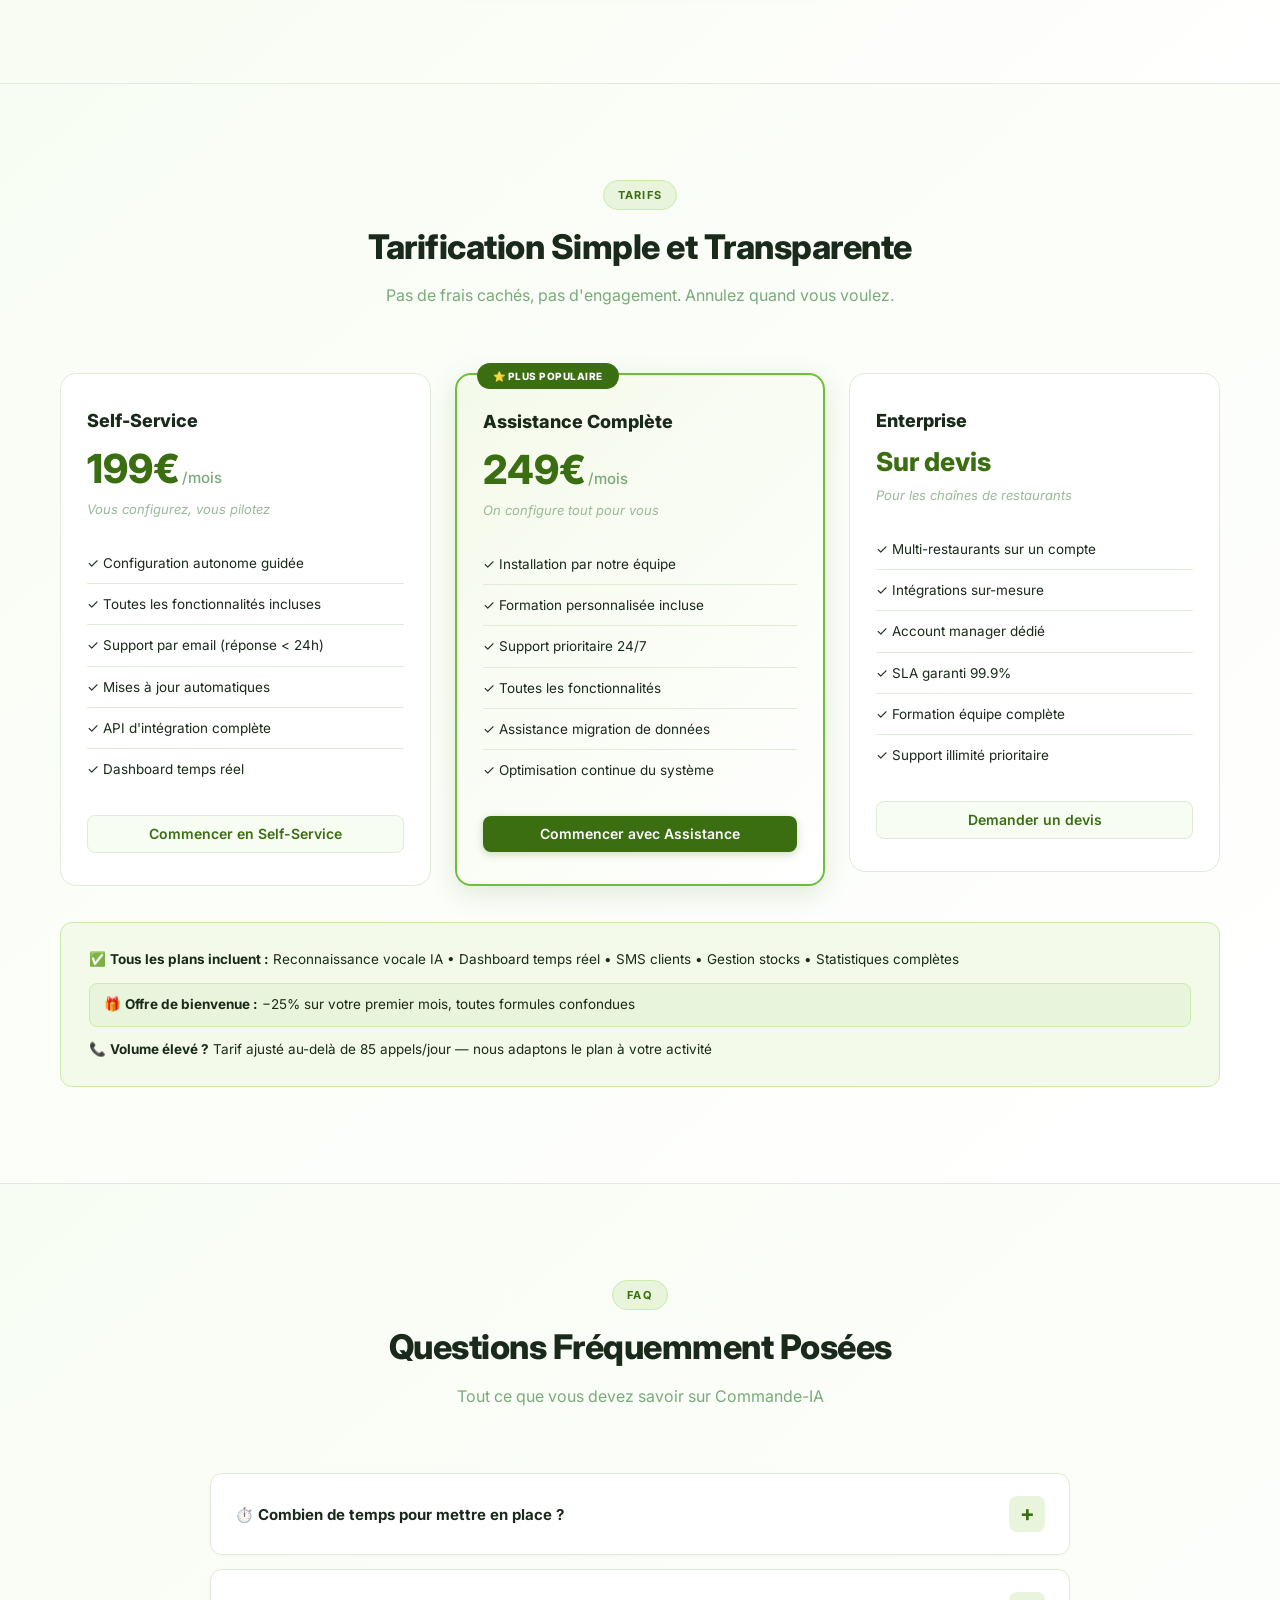
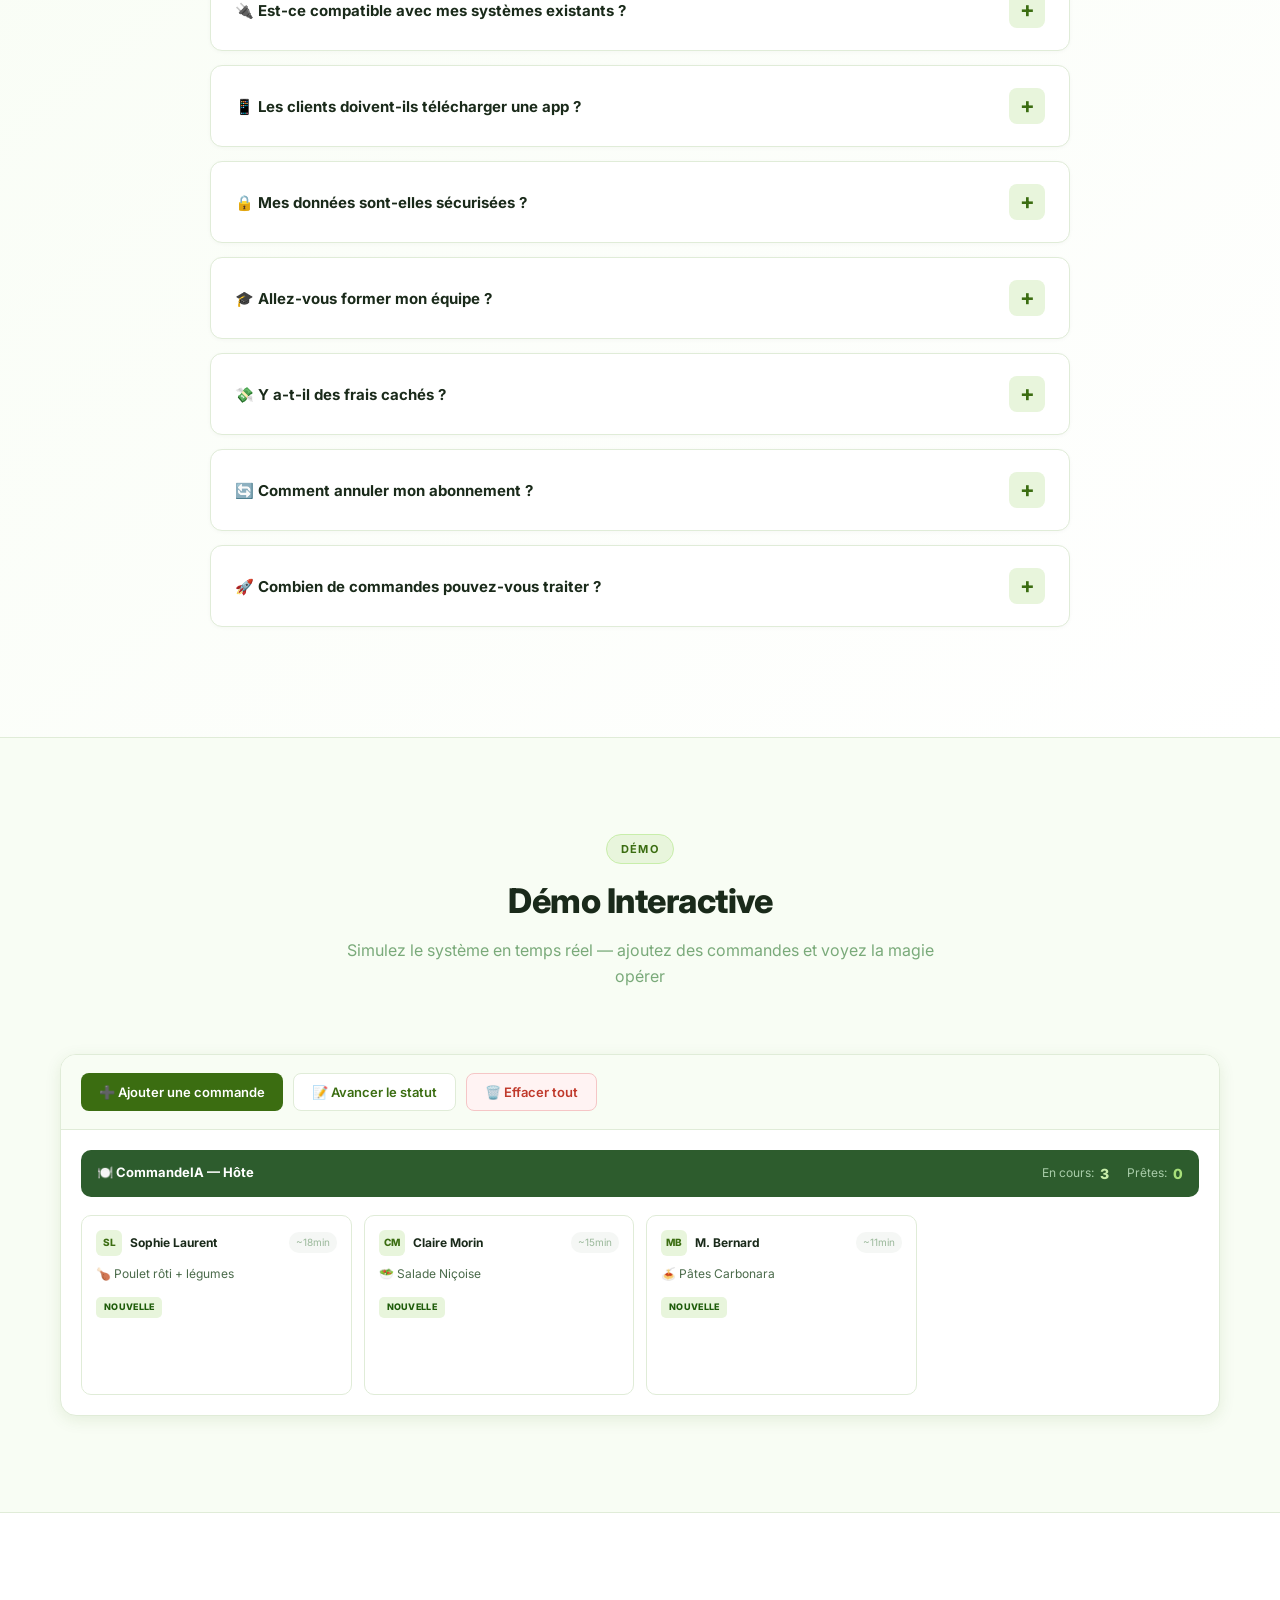
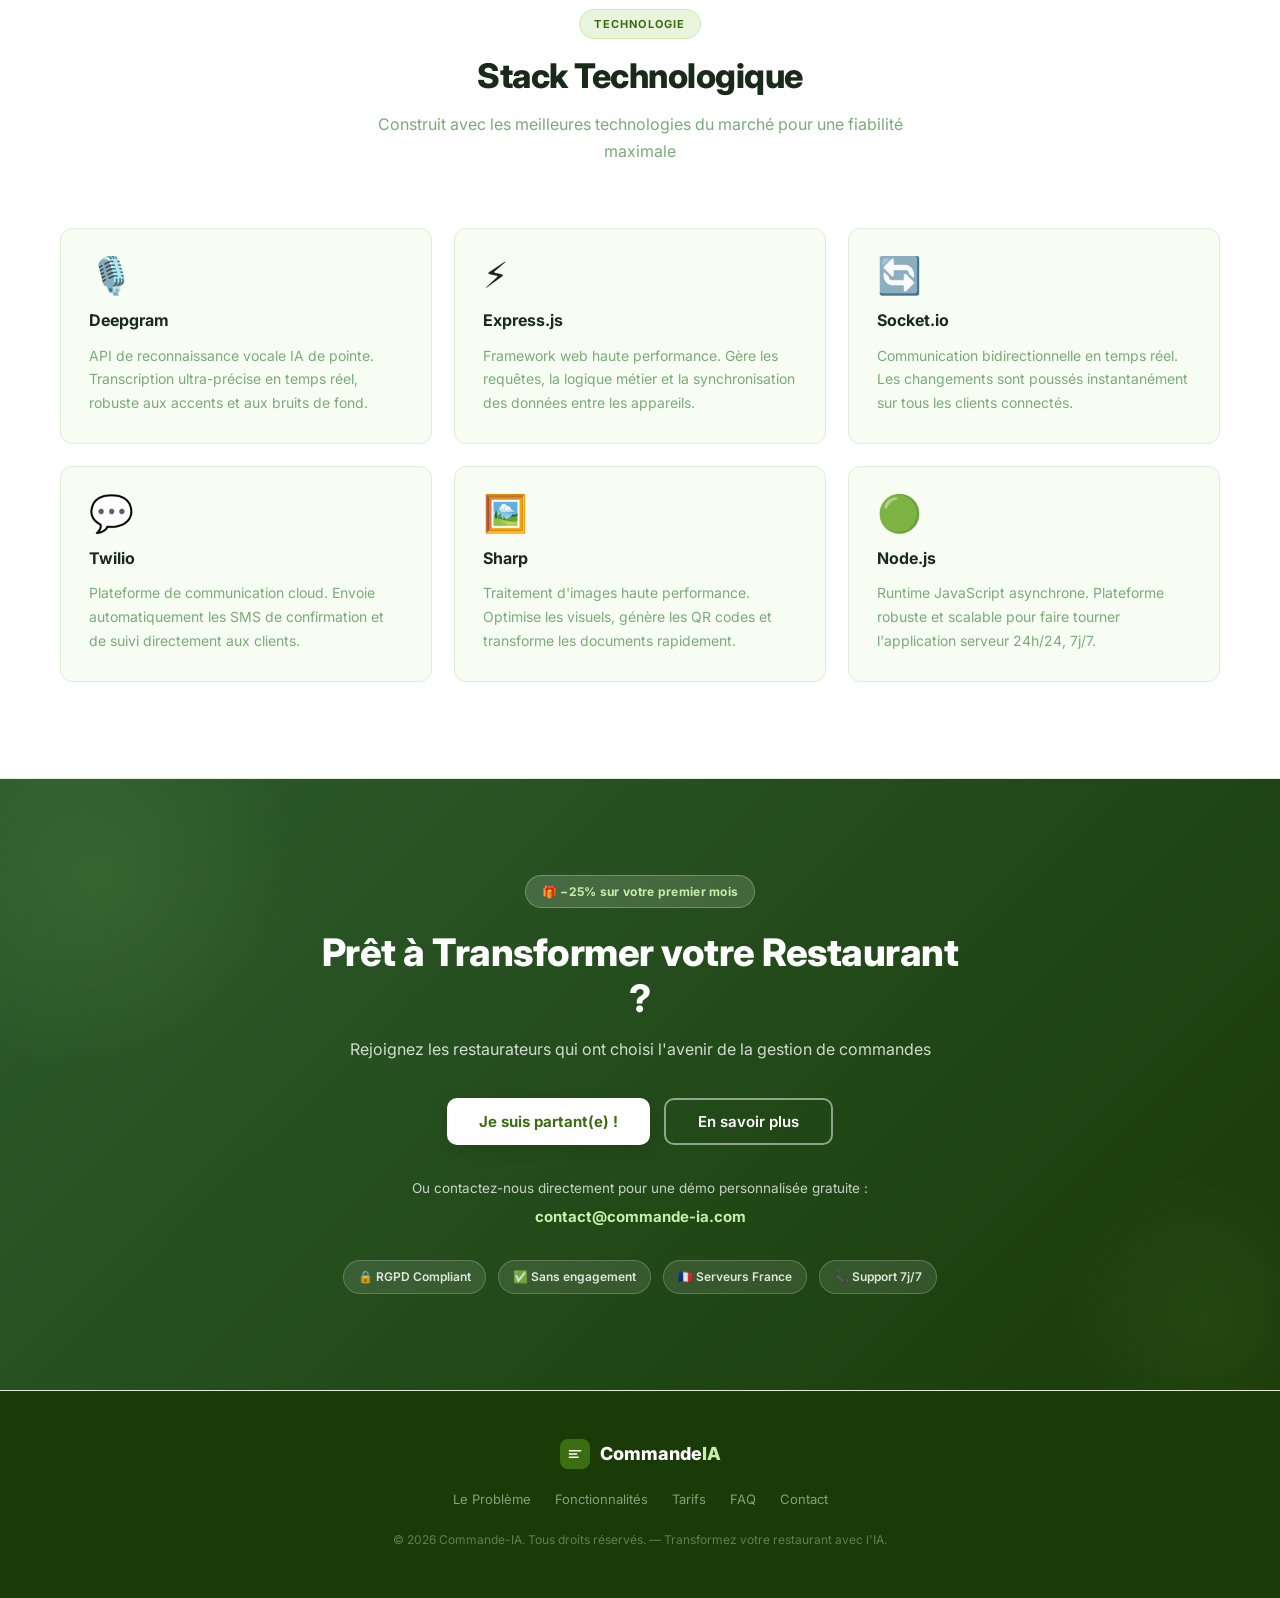
==== commit 436a70c4: "Add files via upload" ====
--- a/index.html
+++ b/index.html
@@ -1,1184 +1,1437 @@
-<!DOCTYPE html>
-<html lang="fr">
-<head>
-  <meta charset="UTF-8">
-  <meta name="viewport" content="width=device-width, initial-scale=1.0">
-  <title>Commande-IA - Solution de Gestion des Commandes Restaurant</title>
-  <link rel="stylesheet" href="style.css">
-  <link href="https://fonts.googleapis.com/css2?family=Inter:wght@400;500;600;700&display=swap" rel="stylesheet">
-</head>
-<body>
-  <header class="header">
-    <div class="header-container">
-      <div class="logo">
-        <div class="logo-icon">
-          <svg viewBox="0 0 20 20" fill="none"><path d="M3 6h14M3 10h9M3 14h11" stroke="#fff" stroke-width="2" stroke-linecap="round"/></svg>
-        </div>
-        <span>Commande<span class="logo-accent">IA</span></span>
-      </div>
-
-
-      <nav class="nav-menu" id="navMenu">
-  <a href="#probleme" class="nav-link">Le Problème</a>
-  <a href="#solution" class="nav-link">La Solution</a>
-  <a href="#features" class="nav-link">Fonctionnalités</a>
-  <a href="#comment-ca-marche" class="nav-link">Comment ça marche</a>
-  <a href="#rentabilite" class="nav-link">Rentabilité</a>
-  <a href="#avantages" class="nav-link">Avantages</a>
-  <a href="#demo" class="nav-link">Démo</a>
-  <a href="https://charming-inspiration-production-4827.up.railway.app/login.html" class="nav-link cta-link">Le Logiciel</a>
-</nav>
-
-      <button class="hamburger" id="hamburger">
-        <span></span>
-        <span></span>
-        <span></span>
-      </button>
-    </div>
-  </header>
-
-  <main>
-    <section class="hero">
-      <div class="hero-content">
-        <h1>Gestion de Commandes<br><span class="accent-text">Révolutionnée par l'IA</span></h1>
-        <p class="hero-subtitle">Simplifiez la prise de commande, réduisez les erreurs, augmentez la productivité de votre restaurant</p>
-        <button class="btn btn-primary" id="btnCommencer">Commencer maintenant</button>
-      </div>
-      <div class="hero-image">
-        <div class="dashboard-preview">
-          <div class="topbar-mockup">
-            <div class="logo-mock">CommandeIA</div>
-            <div class="stats-mock">
-              <div class="stat-mock">En cours: 12</div>
-              <div class="stat-mock">Prêtes: 8</div>
-              <div class="stat-mock">Tps moyen: 18min</div>
-            </div>
-          </div>
-          <div class="cards-mockup">
-            <div class="card-mock urgent">
-              <div class="card-header-mock">
-                <span class="avatar-mock">M</span>
-                <span class="name-mock">Mme Durand</span>
-              </div>
-              <div class="card-content-mock">Burger + Frites</div>
-              <span class="badge-mock new">NOUVELLE</span>
-            </div>
-            <div class="card-mock">
-              <div class="card-header-mock">
-                <span class="avatar-mock">J</span>
-                <span class="name-mock">Jean Martin</span>
-              </div>
-              <div class="card-content-mock">Pizza + Salade</div>
-              <span class="badge-mock prep">EN PREP</span>
-            </div>
-            <div class="card-mock">
-              <div class="card-header-mock">
-                <span class="avatar-mock">S</span>
-                <span class="name-mock">Sophia Laurent</span>
-              </div>
-              <div class="card-content-mock">Steak frites</div>
-              <span class="badge-mock prep">EN PREP</span>
-            </div>
-          </div>
-        </div>
-      </div>
-    </section>
-
-    <section id="probleme" class="section">
-      <div class="section-header">
-        <h2>Le Problème Actuel</h2>
-        <p>Avant Commande-IA, les restaurants gèrent les commandes comme il y a 20 ans</p>
-      </div>
-      
-      <div class="problems-grid">
-        <div class="problem-card">
-          <div class="problem-icon"></div>
-          <h3>Appels Téléphoniques Permanents</h3>
-          <p>Votre personnel d'accueil est saturé par les appels, dédié uniquement aux commandes au détriment de la relation client.</p>
-        </div>
-        
-        <div class="problem-card">
-          <div class="problem-icon"></div>
-          <h3>Erreurs et Oublis Fréquents</h3>
-          <p>Les erreurs de transcription, d'allergies oubliées ou de modifications spéciales mènent à des réclamations clients.</p>
-        </div>
-        
-        <div class="problem-card">
-          <div class="problem-icon"></div>
-          <h3>Perte de Temps Précieux</h3>
-          <p>Répétition des informations, recherche dans les notes, pas de priorité claire = surcharge et stress d'équipe.</p>
-        </div>
-        
-        <div class="problem-card">
-          <div class="problem-icon"></div>
-          <h3>Pas de Gestion d'Équipe</h3>
-          <p>Impossible de suivre qui prépare quoi, les temps de préparation réels, ou d'identifier les goulets d'étranglement.</p>
-        </div>
-
-        <div class="problem-card">
-          <div class="problem-icon"></div>
-          <h3>Aucune Donnée</h3>
-          <p>Pas de statistiques sur les commandes, les heures de pointe, les plats populaires ou les temps de service.</p>
-        </div>
-        
-        <div class="problem-card">
-          <div class="problem-icon"></div>
-          <h3>Perte de Chiffre d'Affaires</h3>
-          <p>Les clients impatients raccrochent. Les erreurs créent des remboursements. La productivité limitée = revenus limités.</p>
-        </div>
-      </div>
-    </section>
-
-    <section id="solution" class="section solution-section">
-      <div class="section-header">
-        <h2>Commande-IA : La Solution Intelligente</h2>
-        <p>Un système automatisé et intelligent de gestion des commandes en temps réel</p>
-      </div>
-
-      <div class="solution-container">
-        <div class="solution-text">
-          <h3>Comment ça change votre quotidien</h3>
-          <ul class="benefits-list">
-            <li>
-              <span class="check-icon">✓</span>
-              <div>
-                <strong>Les clients appellent</strong> votre restaurant à tout moment, sans surcharge d'équipe
-              </div>
-            </li>
-            <li>
-              <span class="check-icon">✓</span>
-              <div>
-                <strong>L'IA transcrit automatiquement</strong> la commande avec précision (Deepgram)
-              </div>
-            </li>
-            <li>
-              <span class="check-icon">✓</span>
-              <div>
-                <strong>La commande apparaît instantanément</strong> à l'écran de l'hôte et en cuisine (Socket.io)
-              </div>
-            </li>
-            <li>
-              <span class="check-icon">✓</span>
-              <div>
-                <strong>Chaque changement est synchronisé</strong> en temps réel entre tous les appareils
-              </div>
-            </li>
-            <li>
-              <span class="check-icon">✓</span>
-              <div>
-                <strong>SMS automatiques</strong> informent les clients de l'avancement (Twilio)
-              </div>
-            </li>
-            <li>
-              <span class="check-icon">✓</span>
-              <div>
-                <strong>Statistiques en continu</strong> sur les performances, les temps, les volumes
-              </div>
-            </li>
-          </ul>
-        </div>
-
-        <div class="solution-visual">
-          <div class="comparison-cards">
-            <div class="comparison-before">
-              <h4>❌ Avant</h4>
-              <ul class="before-list">
-                <li>Téléphone sature</li>
-                <li>Erreurs manuelles</li>
-                <li>Pas de suivi</li>
-                <li>Équipe désorganisée</li>
-                <li>Aucune donnée</li>
-              </ul>
-            </div>
-            <div class="comparison-arrow">→</div>
-            <div class="comparison-after">
-              <h4>✓ Après</h4>
-              <ul class="after-list">
-                <li>Automatisé 100%</li>
-                <li>Précision IA</li>
-                <li>Suivi en temps réel</li>
-                <li>Équipe organisée</li>
-                <li>Données complètes</li>
-              </ul>
-            </div>
-          </div>
-        </div>
-      </div>
-    </section>
-
-    <section id="features" class="section">
-      <div class="section-header">
-        <h2>Fonctionnalités Principales</h2>
-      </div>
-
-      <div class="features-grid">
-        <div class="feature-card">
-          <div class="feature-header">
-            <span class="feature-icon"></span>
-            <h3>Reconnaissance Vocale IA</h3>
-          </div>
-          <p>Technologie Deepgram de dernière génération. Capture chaque détail de la commande avec une précision > 98%.</p>
-          <ul class="feature-list">
-            <li>Transcription temps réel</li>
-            <li>Détection d'allergies</li>
-            <li>Modifications automatiques</li>
-          </ul>
-        </div>
-
-        <div class="feature-card">
-          <div class="feature-header">
-            <span class="feature-icon"></span>
-            <h3>Tableau de Bord Hôte</h3>
-          </div>
-          <p>Interface intuitive pour l'accueil. Voir toutes les commandes en cours, les priorités, les temps restants.</p>
-          <ul class="feature-list">
-            <li>Vue des commandes en direct</li>
-            <li>Gestion des priorités</li>
-            <li>Historique complet</li>
-          </ul>
-        </div>
-
-        <div class="feature-card">
-          <div class="feature-header">
-            <span class="feature-icon"></span>
-            <h3>Vue Cuisine</h3>
-          </div>
-          <p>Interface dédiée à la cuisine. Affiche uniquement ce qui doit être préparé, en ordre de priorité.</p>
-          <ul class="feature-list">
-            <li>Commandes par section</li>
-            <li>Compteur de temps</li>
-            <li>Marquage par statut</li>
-          </ul>
-        </div>
-
-        <div class="feature-card">
-          <div class="feature-header">
-            <span class="feature-icon"></span>
-            <h3>Notifications SMS</h3>
-          </div>
-          <p>Vos clients reçoivent des SMS avec l'état de leur commande. Moins d'appels, plus de confiance.</p>
-          <ul class="feature-list">
-            <li>Confirmation de commande</li>
-            <li>État d'avancement</li>
-            <li>Prêt à retirer</li>
-          </ul>
-        </div>
-
-        <div class="feature-card">
-          <div class="feature-header">
-            <span class="feature-icon"></span>
-            <h3>Analyse et Statistiques</h3>
-          </div>
-          <p>Données complètes sur votre activité. Identifier les tendances, optimiser vos opérations.</p>
-          <ul class="feature-list">
-            <li>Nombre de commandes</li>
-            <li>Temps moyen de préparation</li>
-            <li>Plats populaires</li>
-          </ul>
-        </div>
-
-        <div class="feature-card">
-          <div class="feature-header">
-            <span class="feature-icon"></span>
-            <h3>Synchronisation Temps Réel</h3>
-          </div>
-          <p>Toutes les modifications sont synchronisées instantanément sur tous les appareils. Zéro délai.</p>
-          <ul class="feature-list">
-            <li>Updates en direct</li>
-            <li>Multi-appareils</li>
-            <li>Zéro perte de données</li>
-          </ul>
-        </div>
-
-        <div class="feature-card">
-          <div class="feature-header">
-            <span class="feature-icon"></span>
-            <h3>Gestion des Stocks</h3>
-          </div>
-          <p>Suivi automatique et en temps réel de vos stocks. Sachez toujours ce que vous avez en cuisine et ce qui manque.</p>
-          <ul class="feature-list">
-            <li>Suivi en temps réel</li>
-            <li>Alertes de rupture</li>
-            <li>Calcul automatique</li>
-          </ul>
-        </div>
-
-        <div class="feature-card">
-          <div class="feature-header">
-            <span class="feature-icon"></span>
-            <h3>Paiement et Facturation</h3>
-          </div>
-          <p>Intégration complète des modes de paiement. Factures automatiques, reçus numériques, historique des transactions.</p>
-          <ul class="feature-list">
-            <li>Carte bancaire</li>
-            <li>Virement & Espèces</li>
-            <li>Factures automatiques</li>
-          </ul>
-        </div>
-
-        <div class="feature-card">
-          <div class="feature-header">
-            <span class="feature-icon"></span>
-            <h3>Programme Fidélité</h3>
-          </div>
-          <p>Système de points et promotions automatiques. Fidélisez vos clients et augmentez vos ventes répétées.</p>
-          <ul class="feature-list">
-            <li>Points de fidélité</li>
-            <li>Codes promo auto</li>
-            <li>Statistiques clients</li>
-          </ul>
-        </div>
-
-        <div class="feature-card">
-          <div class="feature-header">
-            <span class="feature-icon"></span>
-            <h3>CRM Clients</h3>
-          </div>
-          <p>Base de données clients centralisée. Historique des commandes, préférences, adresses, numéros de téléphone.</p>
-          <ul class="feature-list">
-            <li>Profils détaillés</li>
-            <li>Historique complet</li>
-            <li>Personnalisation</li>
-          </ul>
-        </div>
-
-        <div class="feature-card">
-          <div class="feature-header">
-            <span class="feature-icon"></span>
-            <h3>Gestion Livraison</h3>
-          </div>
-          <p>Intégration avec les services de livraison. Suivi en temps réel, assignation automatique des livreurs.</p>
-          <ul class="feature-list">
-            <li>Livreurs intégrés</li>
-            <li>Suivi en direct</li>
-            <li>Notifications client</li>
-          </ul>
-        </div>
-
-        <div class="feature-card">
-          <div class="feature-header">
-            <span class="feature-icon"></span>
-            <h3>Application Mobile Client</h3>
-          </div>
-          <p>Les clients commandent directement via l'app. Interface intuitive, historique des commandes, paiement intégré.</p>
-          <ul class="feature-list">
-            <li>Commande en 30 sec</li>
-            <li>Suivi en direct</li>
-            <li>Paiement sécurisé</li>
-          </ul>
-        </div>
-      </div>
-    </section>
-
-    <section id="comment-ca-marche" class="section process-section">
-      <div class="section-header">
-        <h2>Comment Ça Marche</h2>
-        <p>Un flux simplifié et automatisé de bout en bout</p>
-      </div>
-
-      <div class="process-timeline">
-        <div class="process-step">
-          <div class="step-number">1</div>
-          <div class="step-content">
-            <h3>Client appelle</h3>
-            <p>Le client appelle votre restaurant. Il parle sa commande normalement, comme d'habitude.</p>
-          </div>
-        </div>
-
-        <div class="process-arrow">↓</div>
-
-        <div class="process-step">
-          <div class="step-number">2</div>
-          <div class="step-content">
-            <h3>Transcription IA</h3>
-            <p>Deepgram convertit l'appel en texte avec analyse automatique (items, allergies, modifications).</p>
-          </div>
-        </div>
-
-        <div class="process-arrow">↓</div>
-
-        <div class="process-step">
-          <div class="step-number">3</div>
-          <div class="step-content">
-            <h3>Apparaît à l'écran</h3>
-            <p>La commande structurée apparaît immédiatement sur le dashboard de l'hôte via Socket.io.</p>
-          </div>
-        </div>
-
-        <div class="process-arrow">↓</div>
-
-        <div class="process-step">
-          <div class="step-number">4</div>
-          <div class="step-content">
-            <h3>Distribution cuisine</h3>
-            <p>L'équipe cuisine reçoit automatiquement ce qu'elle doit préparer, organisé par priorité.</p>
-          </div>
-        </div>
-
-        <div class="process-arrow">↓</div>
-
-        <div class="process-step">
-          <div class="step-number">5</div>
-          <div class="step-content">
-            <h3>SMS client</h3>
-            <p>Le client reçoit des SMS pour l'état de sa commande. Votre équipe peut se concentrer sur le service.</p>
-          </div>
-        </div>
-
-        <div class="process-arrow">↓</div>
-
-        <div class="process-step">
-          <div class="step-number">6</div>
-          <div class="step-content">
-            <h3>Données stockées</h3>
-            <p>Chaque commande est enregistrée pour les statistiques, l'historique et les améliorations futures.</p>
-          </div>
-        </div>
-      </div>
-    </section>
-
-    <section id="faq" class="section faq-section">
-      <div class="section-header">
-        <h2>Questions Fréquemment Posées</h2>
-        <p>Tout ce que vous devez savoir sur Commande-IA</p>
-      </div>
-
-      <div class="faq-container">
-        <div class="faq-item">
-          <button class="faq-question">
-            <span> Combien de temps pour mettre en place ?</span>
-            <span class="faq-icon">+</span>
-          </button>
-          <div class="faq-answer">
-            <p><strong>Plan Self-Service :</strong> 2-3 jours (vous configurez vous-même via notre interface intuitive)</p>
-            <p><strong>Plan Assistance Complète :</strong> 1-2 jours (notre équipe configure tout et vous forme)</p>
-            <p>Vous pouvez commencer à recevoir des commandes en moins d'une semaine !</p>
-          </div>
-        </div>
-
-        <div class="faq-item">
-          <button class="faq-question">
-            <span> Est-ce compatible avec mes systèmes existants ?</span>
-            <span class="faq-icon">+</span>
-          </button>
-          <div class="faq-answer">
-            <p>Oui ! Commande-IA s'intègre avec :</p>
-            <ul style="margin-left: 20px; margin-top: 10px;">
-              <li>✓ Les caisses enregistreuses (NCR, PAX, Ingenico, etc.)</li>
-              <li>✓ Les services de livraison (Deliveroo, Uber Eats, Glovo, etc.)</li>
-              <li>✓ Les systèmes de gestion (Marginalis, Koala, etc.)</li>
-              <li>✓ Les numéros de téléphone existants</li>
-            </ul>
-            <p style="margin-top: 10px;">Notre équipe technique gère toutes les intégrations pour vous.</p>
-          </div>
-        </div>
-
-        <div class="faq-item">
-          <button class="faq-question">
-            <span> Les clients doivent-ils télécharger une app ?</span>
-            <span class="faq-icon">+</span>
-          </button>
-          <div class="faq-answer">
-            <p><strong>Non, pas obligatoire !</strong> Les clients peuvent :</p>
-            <ul style="margin-left: 20px; margin-top: 10px;">
-              <li>✓ Appeler directement votre numéro (l'IA prend la commande)</li>
-              <li>✓ Commander via une page web simple</li>
-              <li>✓ Utiliser l'app mobile (optionnelle, pour plus de confort)</li>
-            </ul>
-            <p style="margin-top: 10px;">Vous décidez selon vos clients !</p>
-          </div>
-        </div>
-
-        <div class="faq-item">
-          <button class="faq-question">
-            <span> Mes données sont-elles sécurisées ?</span>
-            <span class="faq-icon">+</span>
-          </button>
-          <div class="faq-answer">
-            <p><strong>Absolument !</strong> Commande-IA respecte :</p>
-            <ul style="margin-left: 20px; margin-top: 10px;">
-              <li>✓ RGPD (Protection des données clients)</li>
-              <li>✓ PCI DSS (Sécurité des paiements)</li>
-              <li>✓ Chiffrement end-to-end de vos données</li>
-              <li>✓ Serveurs en France (data centers sécurisés)</li>
-              <li>✓ Sauvegardes automatiques quotidiennes</li>
-            </ul>
-            <p style="margin-top: 10px;">Vos données vous appartiennent 100%.</p>
-          </div>
-        </div>
-
-        <div class="faq-item">
-          <button class="faq-question">
-            <span> Quel support offrez-vous ?</span>
-            <span class="faq-icon">+</span>
-          </button>
-          <div class="faq-answer">
-            <p><strong>Plan Self-Service (199€) :</strong></p>
-            <ul style="margin-left: 20px; margin-top: 10px;">
-              <li>• Support par email (réponse sous 24h)</li>
-              <li>• Documentation complète & vidéos tuto</li>
-              <li>• Communauté utilisateurs</li>
-            </ul>
-            <p style="margin-top: 15px;"><strong>Plan Assistance Complète (249€) :</strong></p>
-            <ul style="margin-left: 20px; margin-top: 10px;">
-              <li>• Support prioritaire 24/7 par téléphone/chat</li>
-              <li>• Formation personnalisée</li>
-              <li>• Dédié account manager</li>
-              <li>• Mises à jour prioritaires</li>
-            </ul>
-          </div>
-        </div>
-
-        <div class="faq-item">
-          <button class="faq-question">
-            <span> Y a-t-il des frais cachés ?</span>
-            <span class="faq-icon">+</span>
-          </button>
-          <div class="faq-answer">
-            <p><strong>Non, zéro frais caché !</strong></p>
-            <ul style="margin-left: 20px; margin-top: 10px;">
-              <li>✓ 199€ ou 249€/mois, c'est tout</li>
-              <li>✓ Pas de frais de mise en place</li>
-              <li>✓ Pas de frais de transaction</li>
-              <li>✓ Pas d'engagement long terme (annulez quand vous voulez)</li>
-              <li>✓ Réduction au premier jour</li>
-              <li>✓ Réajustement possible si on atteind une masse d'appel excessive (d'un mois à l'autre)</li>
-            </ul>
-            <p style="margin-top: 10px;">Transparence totale.</p>
-          </div>
-        </div>
-
-        <div class="faq-item">
-          <button class="faq-question">
-            <span> Combien de commandes pouvez-vous traiter ?</span>
-            <span class="faq-icon">+</span>
-          </button>
-          <div class="faq-answer">
-            <p><strong>Illimité !</strong> Notre infrastructure peut gérer :</p>
-            <ul style="margin-left: 20px; margin-top: 10px;">
-              <li>• 100+ commandes/jour sans souci</li>
-              <li>• Pics de charge sans ralentissement</li>
-              <li>• Multi-restaurants sur un seul compte (plan Enterprise)</li>
-            </ul>
-            <p style="margin-top: 10px;">Plus vous avez de commandes, plus ça se rentabilise !</p>
-          </div>
-        </div>
-
-        <div class="faq-item">
-          <button class="faq-question">
-            <span> Comment annuler mon abonnement ?</span>
-            <span class="faq-icon">+</span>
-          </button>
-          <div class="faq-answer">
-            <p><strong>Très simple !</strong></p>
-            <ul style="margin-left: 20px; margin-top: 10px;">
-              <li>• Aucun préavis nécessaire</li>
-              <li>• 1 clic pour annuler depuis votre dashboard</li>
-              <li>• Pas de pénalité</li>
-              <li>• Vos données vous sont restituées</li>
-            </ul>
-            <p style="margin-top: 10px;">Nous voulons que vous restiez parce que vous aimez le produit, pas par obligation !</p>
-          </div>
-        </div>
-
-        <div class="faq-item">
-          <button class="faq-question">
-            <span> Allez-vous former mon équipe ?</span>
-            <span class="faq-icon">+</span>
-          </button>
-          <div class="faq-answer">
-            <p><strong>Oui, toujours !</strong></p>
-            <ul style="margin-left: 20px; margin-top: 10px;">
-              <li>✓ Formation live avec votre équipe (1-2h)</li>
-              <li>✓ Vidéos tuto personnalisées</li>
-              <li>✓ Documentation détaillée</li>
-              <li>✓ Support continu pendant 30 jours</li>
-              <li>✓ Je serais joignable 7j/7</li>
-            </ul>
-            <p style="margin-top: 10px;">Plan Assistance Complète : formation sans coût supplémentaire incluse.</p>
-          </div>
-        </div>
-      </div>
-    </section>
-
-    <section id="pricing" class="section pricing-section">
-      <div class="section-header">
-        <h2>Tarification Simple et Transparente</h2>
-        <p>Pas de frais cachés, pas d'engagement long terme. Annulez quand vous voulez.</p>
-      </div>
-
-      <div class="pricing-container">
-        <div class="pricing-card">
-          <div class="pricing-header">
-            <h3>Self-Service</h3>
-            <div class="price">199€<span>/mois</span></div>
-          </div>
-          <div class="pricing-description">Vous gérez votre configuration</div>
-          <ul class="pricing-list">
-            <li>✓ Configuration autonome</li>
-            <li>✓ Toutes les fonctionnalités</li>
-            <li>✓ Support par email</li>
-            <li>✓ Mises à jour incluses</li>
-            <li>✓ API d'intégration</li>
-            <li>✓ Dashboard complet</li>
-          </ul>
-          <button class="btn btn-secondary btn-full pricing-btn">Commencer</button>
-        </div>
-
-        <div class="pricing-card pricing-popular">
-          <div class="pricing-badge">PLUS POPULAIRE</div>
-          <div class="pricing-header">
-            <h3>Assistance Complète</h3>
-            <div class="price">249€<span>/mois</span></div>
-          </div>
-          <div class="pricing-description">Nous configurons tout pour vous</div>
-          <ul class="pricing-list">
-            <li>✓ Installation par notre équipe</li>
-            <li>✓ Formation personnalisée</li>
-            <li>✓ Support prioritaire 24/7</li>
-            <li>✓ Toutes les fonctionnalités</li>
-            <li>✓ Assistance migration données</li>
-            <li>✓ Optimisation continue</li>
-          </ul>
-          <button class="btn btn-primary btn-full pricing-btn">Commencer</button>
-        </div>
-
-        <div class="pricing-card">
-          <div class="pricing-header">
-            <h3>Enterprise</h3>
-            <div class="price">Sur devis</div>
-          </div>
-          <div class="pricing-description">Pour les chaînes de restaurants</div>
-          <ul class="pricing-list">
-            <li>✓ Multi-restaurants</li>
-            <li>✓ Intégrations custom</li>
-            <li>✓ Dédié account manager</li>
-            <li>✓ SLA garanti 99.9%</li>
-            <li>✓ Formation équipe</li>
-            <li>✓ Support illimité</li>
-          </ul>
-          <button class="btn btn-secondary btn-full pricing-btn">Demander un devis</button>
-        </div>
-      </div>
-
-      <div class="pricing-info">
-        <p> <strong>Tous les plans incluent :</strong> Reconnaissance vocale IA, Dashboard temps réel, SMS clients, Gestion stocks, Statistiques complètes, Support technique</p>
-        <p style="margin-top: 12px;">📅 <strong>Garantie :</strong> Première fois ? Bénéficez d'une réduction de 25% sur votre premier mois (toutes catégories)</p>
-      </div>
-    </section>
-
-    <section id="rentabilite" class="section rentabilite-section">
-      <div class="section-header">
-        <h2>Découvrez Votre Rentabilité</h2>
-        <p>Faites défiler le curseur pour voir vos gains potentiels</p>
-      </div>
-
-      <div class="rentabilite-container">
-        <div class="slider-wrapper">
-          <input type="range" id="rentabiliteSlider" min="0" max="100" value="0" class="rentabilite-slider">
-          <div class="slider-labels">
-            <span>Jour 1</span>
-            <span>Semaine 1</span>
-            <span>2 Semaines</span>
-            <span>Mois 1</span>
-            <span>3 Mois</span>
-            <span>6 Mois</span>
-            <span>1 An</span>
-          </div>
-        </div>
-
-        <div class="rentabilite-stats">
-          <div class="stat-box">
-            <div class="stat-icon">⏱</div>
-            <div class="stat-content">
-              <div class="stat-title">Temps Économisé</div>
-              <div class="stat-value" id="statTemps">0</div>
-              <div class="stat-unit">heures/mois</div>
-            </div>
-          </div>
-
-          <div class="stat-box">
-            <div class="stat-icon"></div>
-            <div class="stat-content">
-              <div class="stat-title">Commandes Supplémentaires</div>
-              <div class="stat-value" id="statCommandes">0</div>
-              <div class="stat-unit">par mois</div>
-            </div>
-          </div>
-
-          <div class="stat-box">
-            <div class="stat-icon"></div>
-            <div class="stat-content">
-              <div class="stat-title">Revenu Additionnel</div>
-              <div class="stat-value" id="statRevenu">0€</div>
-              <div class="stat-unit">par mois</div>
-            </div>
-          </div>
-
-          <div class="stat-box">
-            <div class="stat-icon"></div>
-            <div class="stat-content">
-              <div class="stat-title">ROI Estimé</div>
-              <div class="stat-value" id="statROI">0%</div>
-              <div class="stat-unit">rentabilité</div>
-            </div>
-          </div>
-        </div>
-
-        <div class="rentabilite-description" id="rentabiliteDesc">
-          <p> Faites défiler le curseur pour voir comment votre restaurant deviendra rentable avec Commande-IA</p>
-        </div>
-      </div>
-    </section>
-
-    <section id="avantages" class="section advantages-section">
-      <div class="section-header">
-        <h2>Avantages Concrets pour Votre Restaurant</h2>
-      </div>
-
-      <div class="advantages-grid">
-        <div class="advantage-item">
-          <div class="advantage-icon"></div>
-          <h3>Gagnez du Temps</h3>
-          <p>Réduisez le temps de prise de commande de <strong>70%</strong>. Vos équipes se concentrent sur le service, pas sur les notes.</p>
-        </div>
-
-        <div class="advantage-item">
-          <div class="advantage-icon"></div>
-          <h3>Zéro Erreur</h3>
-          <p>L'IA détecte les allergies et modifications. Fini les plats refaits et les clients mécontents.</p>
-        </div>
-
-        <div class="advantage-item">
-          <div class="advantage-icon"></div>
-          <h3>Plus de Commandes</h3>
-          <p>Votre équipe gère <strong>3x plus de commandes</strong> avec le même nombre de personnes.</p>
-        </div>
-
-        <div class="advantage-item">
-          <div class="advantage-icon"></div>
-          <h3>Clients Satisfaits</h3>
-          <p>Service rapide, précis et fiable. Les clients reviennent et recommandent votre restaurant.</p>
-        </div>
-
-        <div class="advantage-item">
-          <div class="advantage-icon"></div>
-          <h3>Décisions Basées sur Données</h3>
-          <p>Quels plats sont populaires ? Quels sont les pics de commandes ? Optimisez votre menu et vos stocks.</p>
-        </div>
-
-        <div class="advantage-item">
-          <div class="advantage-icon"></div>
-          <h3>Équipe Motivée</h3>
-          <p>Moins de stress, plus d'organisation, meilleur ambiance. Votre équipe sera plus heureuse et performante.</p>
-        </div>
-      </div>
-    </section>
-
-    <section id="demo" class="section demo-section">
-      <div class="section-header">
-        <h2>Démo Interactive</h2>
-        <p>Voyez le système en action avec des commandes en temps réel</p>
-      </div>
-
-      <div class="demo-container">
-        <div class="demo-controls">
-          <button class="demo-btn" id="btnAdd">+ Ajouter une commande</button>
-          <button class="demo-btn" id="btnUpdate">📝 Marquer comme prête</button>
-          <button class="demo-btn" id="btnClear">🗑️ Effacer tout</button>
-        </div>
-
-        <div class="demo-dashboard">
-          <div class="demo-header">
-            <div class="demo-logo">CommandeIA - Hôte</div>
-            <div class="demo-stats">
-              <div class="demo-stat">
-                <span class="demo-stat-label">En cours:</span>
-                <span class="demo-stat-value" id="demo-count">0</span>
-              </div>
-              <div class="demo-stat">
-                <span class="demo-stat-label">Prêtes:</span>
-                <span class="demo-stat-value" id="demo-ready">0</span>
-              </div>
-            </div>
-          </div>
-
-          <div class="demo-cards" id="demo-orders">
-            <div class="demo-empty">
-              <p>Aucune commande pour le moment</p>
-              <p style="font-size: 12px; color: #9ab89a; margin-top: 10px;">Cliquez sur "Ajouter une commande" pour commencer</p>
-            </div>
-          </div>
-        </div>
-      </div>
-    </section>
-
-    <section class="section tech-section">
-      <div class="section-header">
-        <h2>Stack Technologique</h2>
-        <p>Construit avec les meilleures technologies du marché</p>
-      </div>
-
-      <div class="tech-grid">
-        <div class="tech-card">
-          <h3> Deepgram</h3>
-          <p>API de reconnaissance vocale IA. Transcription ultra-précise en temps réel, détection d'accents et de bruits de fond.</p>
-        </div>
-
-        <div class="tech-card">
-          <h3> Express.js</h3>
-          <p>Framework web performant. Gère les requêtes, la logique métier et la synchronisation des données.</p>
-        </div>
-
-        <div class="tech-card">
-          <h3> Socket.io</h3>
-          <p>Communication bidirectionnelle en temps réel. Les changements sont poussés instantanément à tous les clients.</p>
-        </div>
-
-        <div class="tech-card">
-          <h3> Twilio</h3>
-          <p>Plateforme de communication. Envoie automatiquement les SMS de confirmation et de suivi aux clients.</p>
-        </div>
-
-        <div class="tech-card">
-          <h3> Sharp</h3>
-          <p>Traitement d'images haute performance. Optimise et transforme les images rapidement.</p>
-        </div>
-
-        <div class="tech-card">
-          <h3> Node.js</h3>
-          <p>Runtime JavaScript. Plateforme robuste et scalable pour exécuter l'application serveur 24/7.</p>
-        </div>
-      </div>
-    </section>
-
-    <section id="essai-gratuit" class="section cta-section">
-      <div class="cta-content">
-        <h2>Prêt à transformer votre restaurant ?</h2>
-        <p>Rejoignez les restaurants qui ont choisi l'avenir</p>
-        
-        <div class="cta-buttons">
-          <button class="btn btn-primary btn-lg btn-full" id="btnPartant">Je suis partant(e) !!</button>
-          <button class="btn btn-secondary btn-lg btn-full" id="btnSavoirPlus">En savoir plus</button>
-        </div>
-
-        <div class="contact-info">
-          <p>Envoyez-nous un email ou contactez-nous pour une démo gratuite</p>
-          <p style="color: #3B6D11; font-weight: 600; margin-top: 10px;">contact@commande-ia.com</p>
-        </div>
-      </div>
-    </section>
-  </main>
-
-  <footer class="footer">
-    <div class="footer-content">
-      <p>&copy; 2024 Commande-IA. Tous droits réservés.</p>
-      <p>Transformez votre restaurant avec l'IA</p>
-    </div>
-  </footer>
-
-  <div class="modal" id="navigationModal">
-    <div class="modal-content">
-      <div class="modal-header">
-        <h2>Je suis partant(e) !!</h2>
-        <button class="modal-close" id="btnCloseModal">✕</button>
-      </div>
-      <div class="modal-body">
-        <form id="contactForm" style="display: none;">
-          <div style="margin-bottom: 16px;">
-            <label style="display: block; font-size: 14px; font-weight: 600; color: #1a2a1a; margin-bottom: 6px;">Prénom</label>
-            <input type="text" id="formPrenom" placeholder="Votre prénom" style="width: 100%; padding: 10px; border: 1.5px solid #e0ecd8; border-radius: 8px; font-size: 14px; font-family: Inter, sans-serif;" required>
-          </div>
-          <div style="margin-bottom: 16px;">
-            <label style="display: block; font-size: 14px; font-weight: 600; color: #1a2a1a; margin-bottom: 6px;">Nom</label>
-            <input type="text" id="formNom" placeholder="Votre nom" style="width: 100%; padding: 10px; border: 1.5px solid #e0ecd8; border-radius: 8px; font-size: 14px; font-family: Inter, sans-serif;" required>
-          </div>
-          <div style="margin-bottom: 16px;">
-            <label style="display: block; font-size: 14px; font-weight: 600; color: #1a2a1a; margin-bottom: 6px;">Email</label>
-            <input type="email" id="formEmail" placeholder="votre@email.com" style="width: 100%; padding: 10px; border: 1.5px solid #e0ecd8; border-radius: 8px; font-size: 14px; font-family: Inter, sans-serif;" required>
-          </div>
-          <div style="margin-bottom: 20px; display: flex; align-items: center; gap: 10px;">
-            <input type="checkbox" id="formCheckbox" style="width: 18px; height: 18px; cursor: pointer; accent-color: #3B6D11;">
-            <label for="formCheckbox" style="font-size: 14px; color: #1a2a1a; cursor: pointer; font-weight: 500;">Je suis partant(e) pour tester Commande-IA</label>
-          </div>
-          <button type="submit" class="btn btn-primary btn-full" style="margin-top: 10px; width: 100%; padding: 12px;">Envoyer ma demande</button>
-        </form>
-
-        <div class="nav-options" id="navOptions">
-          <button class="nav-option" id="navProbleme">
-            <div class="option-icon"></div>
-            <div class="option-text">
-              <strong>Le Problème</strong>
-              <p>Comprendre les défis actuels</p>
-            </div>
-          </button>
-          <button class="nav-option" id="navSolution">
-            <div class="option-icon"></div>
-            <div class="option-text">
-              <strong>La Solution</strong>
-              <p>Comment ça change tout</p>
-            </div>
-          </button>
-          <button class="nav-option" id="navFeatures">
-            <div class="option-icon"></div>
-            <div class="option-text">
-              <strong>Fonctionnalités</strong>
-              <p>Ce que vous obtenez</p>
-            </div>
-          </button>
-          <button class="nav-option" id="navMarche">
-            <div class="option-icon"></div>
-            <div class="option-text">
-              <strong>Comment ça marche</strong>
-              <p>Le processus détaillé</p>
-            </div>
-          </button>
-          <button class="nav-option" id="navRentabilite">
-            <div class="option-icon"></div>
-            <div class="option-text">
-              <strong>Rentabilité</strong>
-              <p>Voir vos gains</p>
-            </div>
-          </button>
-          <button class="nav-option" id="navAvantages">
-            <div class="option-icon"></div>
-            <div class="option-text">
-              <strong>Avantages</strong>
-              <p>Ce que vous gagnez</p>
-            </div>
-          </button>
-          <button class="nav-option" id="navDemo">
-            <div class="option-icon"></div>
-            <div class="option-text">
-              <strong>Démo Interactive</strong>
-              <p>Voyez-le en action</p>
-            </div>
-          </button>
-        </div>
-      </div>
-      <div class="modal-footer">
-        <button class="btn btn-primary btn-full" id="btnModalPartant">Je suis partant(e) !!</button>
-      </div>
-    </div>
-  </div>
-
-  <script>
-    let demoOrders = [];
-    let demoOrderId = 0;
-    const demoData = [
-      { name: 'M. Dupont', dishes: 'Burger + Frites' },
-      { name: 'Mme Martin', dishes: 'Pizza Margherita' },
-      { name: 'Jean Petit', dishes: 'Steak + Salade' },
-      { name: 'Sophie Laurent', dishes: 'Poulet rôti + légumes' },
-      { name: 'M. Bernard', dishes: 'Pâtes Carbonara' }
-    ];
-
-    function addDemoOrder() {
-      const randomData = demoData[Math.floor(Math.random() * demoData.length)];
-      const order = {
-        id: demoOrderId++,
-        name: randomData.name,
-        dishes: randomData.dishes,
-        status: 'new',
-        time: Math.floor(Math.random() * 25) + 5
-      };
-      demoOrders.push(order);
-      if (demoOrders.length > 6) demoOrders.shift();
-      renderDemoOrders();
-    }
-
-    function updateDemoOrder() {
-      if (demoOrders.length === 0) return;
-      const randomIdx = Math.floor(Math.random() * demoOrders.length);
-      const statuses = ['new', 'prep', 'ready'];
-      const currentIdx = statuses.indexOf(demoOrders[randomIdx].status);
-      if (currentIdx < statuses.length - 1) {
-        demoOrders[randomIdx].status = statuses[currentIdx + 1];
-      } else {
-        demoOrders.splice(randomIdx, 1);
-      }
-      renderDemoOrders();
-    }
-
-    function clearDemoOrders() {
-      demoOrders = [];
-      demoOrderId = 0;
-      renderDemoOrders();
-    }
-
-    function renderDemoOrders() {
-      const container = document.getElementById('demo-orders');
-      if (demoOrders.length === 0) {
-        container.innerHTML = '<div class="demo-empty"><p>Aucune commande pour le moment</p><p style="font-size: 12px; color: #9ab89a; margin-top: 10px;">Cliquez sur "Ajouter une commande" pour commencer</p></div>';
-      } else {
-        container.innerHTML = demoOrders.map(order => {
-          const statusMap = {'new': { badge: 'NOUVELLE', class: 'new' }, 'prep': { badge: 'EN PREP', class: 'prep' }, 'ready': { badge: 'PRÊTE', class: 'ready' }};
-          const status = statusMap[order.status];
-          const initials = order.name.split(' ').map(n => n[0]).join('').toUpperCase();
-          return `<div class="demo-card ${order.status === 'ready' ? 'ready' : ''}"><div class="demo-card-header"><div class="demo-avatar">${initials}</div><div class="demo-name">${order.name}</div></div><div class="demo-content">${order.dishes}</div><div style="display: flex; justify-content: space-between; align-items: center;"><span class="demo-badge ${status.class}">${status.badge}</span><span style="font-size: 11px; color: #9ab89a;">~${order.time}min</span></div></div>`;
-        }).join('');
-      }
-      const total = demoOrders.length;
-      const ready = demoOrders.filter(o => o.status === 'ready').length;
-      document.getElementById('demo-count').textContent = total - ready;
-      document.getElementById('demo-ready').textContent = ready;
-    }
-
-    function scrollToSection(id) {
-      const element = document.getElementById(id);
-      if (element) element.scrollIntoView({ behavior: 'smooth' });
-    }
-
-    function openModal() {
-      document.getElementById('navigationModal').classList.add('active');
-    }
-
-    function closeModal() {
-      document.getElementById('navigationModal').classList.remove('active');
-    }
-
-    function openContactForm() {
-      openModal();
-      document.getElementById('contactForm').style.display = 'block';
-      document.getElementById('navOptions').style.display = 'none';
-    }
-
-    document.addEventListener('DOMContentLoaded', function() {
-      const hamburger = document.getElementById('hamburger');
-      const navMenu = document.getElementById('navMenu');
-      const modal = document.getElementById('navigationModal');
-
-      if (hamburger && navMenu) {
-        hamburger.addEventListener('click', function() {
-          navMenu.style.display = navMenu.style.display === 'flex' ? 'none' : 'flex';
-        });
-      }
-
-      document.querySelectorAll('.nav-link').forEach(link => {
-  link.addEventListener('click', function() {
-    if (navMenu && window.innerWidth <= 1024) {
-      navMenu.style.display = 'none';
-    }
-  });
-});
-
-      document.getElementById('btnCommencer').addEventListener('click', function() {
-        scrollToSection('contact');
-      });
-
-      document.getElementById('btnAdd').addEventListener('click', addDemoOrder);
-      document.getElementById('btnUpdate').addEventListener('click', updateDemoOrder);
-      document.getElementById('btnClear').addEventListener('click', clearDemoOrders);
-
-      document.getElementById('btnPartant').addEventListener('click', openContactForm);
-      document.getElementById('btnSavoirPlus').addEventListener('click', openContactForm);
-
-      document.getElementById('contactForm').addEventListener('submit', function(e) {
-        e.preventDefault();
-        
-        const prenom = document.getElementById('formPrenom').value;
-        const nom = document.getElementById('formNom').value;
-        const email = document.getElementById('formEmail').value;
-        const isChecked = document.getElementById('formCheckbox').checked;
-
-        if (!isChecked) {
-          alert('Veuillez cocher "Je suis partant(e)" pour continuer');
-          return;
-        }
-
-        const mailtoLink = `mailto:contact@commande-ia.com?subject=Demande%20de%20démo%20Commande-IA&body=Bonjour,%0A%0AJe souhaite tester Commande-IA.%0A%0APrénom: ${prenom}%0ANom: ${nom}%0AEmail: ${email}%0A%0AMerci`;
-        
-        window.location.href = mailtoLink;
-        
-        setTimeout(() => {
-          closeModal();
-          document.getElementById('contactForm').reset();
-          document.getElementById('contactForm').style.display = 'none';
-          document.getElementById('navOptions').style.display = 'block';
-        }, 500);
-      });
-
-      document.getElementById('btnModalPartant').addEventListener('click', function() {
-        closeModal();
-        scrollToSection('demo');
-      });
-
-      document.getElementById('btnCloseModal').addEventListener('click', function() {
-        closeModal();
-        document.getElementById('contactForm').style.display = 'none';
-        document.getElementById('navOptions').style.display = 'block';
-      });
-
-      document.getElementById('navProbleme').addEventListener('click', function() { closeModal(); scrollToSection('probleme'); });
-      document.getElementById('navSolution').addEventListener('click', function() { closeModal(); scrollToSection('solution'); });
-      document.getElementById('navFeatures').addEventListener('click', function() { closeModal(); scrollToSection('features'); });
-      document.getElementById('navMarche').addEventListener('click', function() { closeModal(); scrollToSection('comment-ca-marche'); });
-      document.getElementById('navRentabilite').addEventListener('click', function() { closeModal(); scrollToSection('rentabilite'); });
-      document.getElementById('navAvantages').addEventListener('click', function() { closeModal(); scrollToSection('avantages'); });
-      document.getElementById('navDemo').addEventListener('click', function() { closeModal(); scrollToSection('demo'); });
-
-      if (modal) {
-        modal.addEventListener('click', function(e) {
-          if (e.target === modal) closeModal();
-        });
-      }
-
-      // SLIDER RENTABILITÉ
-      const slider = document.getElementById('rentabiliteSlider');
-      const statTemps = document.getElementById('statTemps');
-      const statCommandes = document.getElementById('statCommandes');
-      const statRevenu = document.getElementById('statRevenu');
-      const statROI = document.getElementById('statROI');
-      const rentabiliteDesc = document.getElementById('rentabiliteDesc');
-
-      const phases = [
-        { label: 'Jour 1', temps: 2, commandes: 5, revenu: 75, roi: 5, desc: '🚀 Les premières commandes arrivent ! Vos équipes gagnent du temps immédiatement.' },
-        { label: 'Semaine 1', temps: 8, commandes: 25, revenu: 375, roi: 15, desc: '📈 Les résultats commencent à se voir. Vos clients apprécient la rapidité !' },
-        { label: '2 Semaines', temps: 14, commandes: 50, revenu: 750, roi: 25, desc: '✅ Efficacité confirmée. Vous traitez 3x plus de commandes facilement.' },
-        { label: 'Mois 1', temps: 40, commandes: 200, revenu: 3000, roi: 60, desc: '💰 Le mois 1 est rentable ! Vous voyez clairement le retour sur investissement.' },
-        { label: '3 Mois', temps: 120, commandes: 600, revenu: 9000, roi: 120, desc: '🎯 Vous avez triplé vos revenus. Vos équipes sont motivées et organisées !' },
-        { label: '6 Mois', temps: 240, commandes: 1200, revenu: 18000, roi: 200, desc: '🏆 C\'est un succès ! Votre restaurant fonctionne à un autre niveau.' },
-        { label: '1 An', temps: 480, commandes: 2400, revenu: 36000, roi: 350, desc: '👑 Félicitations ! Vous avez multiplié vos revenus annuels par 3+. L\'investissement est amorti !' }
-      ];
-
-      function updateRentabilite() {
-        const value = parseInt(slider.value);
-        const index = Math.round((value / 100) * (phases.length - 1));
-        const phase = phases[index];
-
-        if (statTemps) statTemps.textContent = phase.temps;
-        if (statCommandes) statCommandes.textContent = phase.commandes;
-        if (statRevenu) statRevenu.textContent = phase.revenu + '€';
-        if (statROI) statROI.textContent = phase.roi + '%';
-        if (rentabiliteDesc) rentabiliteDesc.innerHTML = `<p>${phase.desc}</p>`;
-      }
-
-      if (slider) {
-        slider.addEventListener('input', updateRentabilite);
-        updateRentabilite();
-      }
-
-      setTimeout(() => { addDemoOrder(); setTimeout(() => { addDemoOrder(); setTimeout(() => { addDemoOrder(); }, 500); }, 500); }, 300);
-    });
-
-    document.querySelectorAll('.pricing-btn').forEach(btn => {
-  btn.addEventListener('click', function() {
-    scrollToSection('essai-gratuit');
-  });
-});
-
-document.querySelectorAll('.faq-question').forEach(question => {
-  question.addEventListener('click', function() {
-    const faqItem = this.closest('.faq-item');
-    const isActive = faqItem.classList.contains('active');
-    
-    document.querySelectorAll('.faq-item').forEach(item => item.classList.remove('active'));
-    
-    if (!isActive) {
-      faqItem.classList.add('active');
-    }
-  });
-});
-  </script>
-</body>
-</html>+<!DOCTYPE html>
+<html lang="fr">
+<head>
+  <meta charset="UTF-8">
+  <meta name="viewport" content="width=device-width, initial-scale=1.0">
+  <meta name="description" content="Commande-IA révolutionne la gestion des commandes restaurant grâce à l'intelligence artificielle. Reconnaissance vocale, temps réel, SMS automatiques. À partir de 199€/mois.">
+  <title>Commande-IA — Gestion de Commandes Restaurant par l'IA</title>
+  <link rel="stylesheet" href="style.css">
+  <link href="https://fonts.googleapis.com/css2?family=Inter:wght@400;500;600;700;800&display=swap" rel="stylesheet">
+</head>
+<body>
+
+  <!-- HEADER -->
+  <header class="header" id="header">
+    <div class="header-container">
+      <a href="#" class="logo">
+        <div class="logo-icon">
+          <svg viewBox="0 0 20 20" fill="none"><path d="M3 6h14M3 10h9M3 14h11" stroke="#fff" stroke-width="2" stroke-linecap="round"/></svg>
+        </div>
+        <span>Commande<span class="logo-accent">IA</span></span>
+      </a>
+
+      <nav class="nav-menu" id="navMenu">
+        <a href="#probleme" class="nav-link">Le Problème</a>
+        <a href="#solution" class="nav-link">La Solution</a>
+        <a href="#features" class="nav-link">Fonctionnalités</a>
+        <a href="#comment-ca-marche" class="nav-link">Comment ça marche</a>
+        <a href="#pricing" class="nav-link">Tarifs</a>
+        <a href="#temoignages" class="nav-link">Avis</a>
+        <a href="#demo" class="nav-link">Démo</a>
+        <a href="https://charming-inspiration-production-4827.up.railway.app/login.html" class="nav-link cta-link" target="_blank" rel="noopener">Le Logiciel →</a>
+      </nav>
+
+      <button class="hamburger" id="hamburger" aria-label="Menu">
+        <span></span>
+        <span></span>
+        <span></span>
+      </button>
+    </div>
+  </header>
+
+  <!-- MOBILE NAV OVERLAY -->
+  <div class="mobile-nav-overlay" id="mobileOverlay"></div>
+
+  <main>
+
+    <!-- HERO -->
+    <section class="hero">
+      <div class="hero-content" data-animate="fadeUp">
+        <div class="hero-badge">🚀 Nouveau — Gestion IA pour restaurants</div>
+        <h1>Gestion de Commandes<br><span class="accent-text">Révolutionnée par l'IA</span></h1>
+        <p class="hero-subtitle">Simplifiez la prise de commande, éliminez les erreurs, boostez la productivité de votre restaurant — dès le premier jour.</p>
+        <div class="hero-buttons">
+          <button class="btn btn-primary btn-lg" id="btnCommencer">Commencer maintenant</button>
+          <button class="btn btn-outline btn-lg" id="btnVoirDemo">Voir la démo</button>
+        </div>
+        <div class="hero-trust">
+          <span>✓ Sans engagement</span>
+          <span>✓ Démo gratuite</span>
+          <span>✓ Installation en 48h</span>
+        </div>
+      </div>
+      <div class="hero-image" data-animate="fadeLeft">
+        <div class="dashboard-preview">
+          <div class="topbar-mockup">
+            <div class="logo-mock">🍽️ CommandeIA</div>
+            <div class="stats-mock">
+              <div class="stat-mock">🟡 En cours: <strong>12</strong></div>
+              <div class="stat-mock">🟢 Prêtes: <strong>8</strong></div>
+              <div class="stat-mock">⏱ ~18min</div>
+            </div>
+          </div>
+          <div class="cards-mockup">
+            <div class="card-mock urgent">
+              <div class="card-header-mock">
+                <span class="avatar-mock">M</span>
+                <span class="name-mock">Mme Durand</span>
+                <span class="card-time-mock">2 min</span>
+              </div>
+              <div class="card-content-mock">🍔 Burger + Frites • Sans gluten</div>
+              <span class="badge-mock new">NOUVELLE</span>
+            </div>
+            <div class="card-mock">
+              <div class="card-header-mock">
+                <span class="avatar-mock">J</span>
+                <span class="name-mock">Jean Martin</span>
+                <span class="card-time-mock">8 min</span>
+              </div>
+              <div class="card-content-mock">🍕 Pizza + Salade verte</div>
+              <span class="badge-mock prep">EN PREP</span>
+            </div>
+            <div class="card-mock ready-mock">
+              <div class="card-header-mock">
+                <span class="avatar-mock">S</span>
+                <span class="name-mock">Sophia Laurent</span>
+                <span class="card-time-mock">15 min</span>
+              </div>
+              <div class="card-content-mock">🥩 Steak frites • Bien cuit</div>
+              <span class="badge-mock ready-badge">PRÊTE ✓</span>
+            </div>
+          </div>
+        </div>
+      </div>
+    </section>
+
+    <!-- CHIFFRES CLÉS -->
+    <section class="stats-bar">
+      <div class="stats-bar-inner">
+        <div class="stat-pill">
+          <span class="stat-pill-value" data-count="98">0</span><span>%</span>
+          <span class="stat-pill-label">Précision IA</span>
+        </div>
+        <div class="stat-divider"></div>
+        <div class="stat-pill">
+          <span class="stat-pill-value" data-count="70">0</span><span>%</span>
+          <span class="stat-pill-label">Temps gagné</span>
+        </div>
+        <div class="stat-divider"></div>
+        <div class="stat-pill">
+          <span class="stat-pill-value" data-count="3">0</span><span>x</span>
+          <span class="stat-pill-label">Plus de commandes</span>
+        </div>
+        <div class="stat-divider"></div>
+        <div class="stat-pill">
+          <span class="stat-pill-value" data-count="48">0</span><span>h</span>
+          <span class="stat-pill-label">Installation</span>
+        </div>
+      </div>
+    </section>
+
+    <!-- PROBLÈME -->
+    <section id="probleme" class="section">
+      <div class="section-header">
+        <div class="section-tag">Le problème</div>
+        <h2>Les Restaurants Gèrent les Commandes<br>Comme il y a 20 Ans</h2>
+        <p>Le téléphone sonne, le serveur écrit, l'erreur arrive. Ce système est cassé.</p>
+      </div>
+
+      <div class="problems-grid">
+        <div class="problem-card" data-animate="fadeUp">
+          <div class="problem-icon">📞</div>
+          <h3>Appels Téléphoniques Permanents</h3>
+          <p>Votre personnel est saturé par les appels, dédié uniquement aux commandes au détriment de la relation client.</p>
+        </div>
+        <div class="problem-card" data-animate="fadeUp">
+          <div class="problem-icon">❌</div>
+          <h3>Erreurs et Oublis Fréquents</h3>
+          <p>Les erreurs de transcription, les allergies oubliées, les modifications ratées mènent à des réclamations clients et des plats refaits.</p>
+        </div>
+        <div class="problem-card" data-animate="fadeUp">
+          <div class="problem-icon">⏳</div>
+          <h3>Perte de Temps Précieux</h3>
+          <p>Répétition des informations, recherche dans les notes, aucune priorité claire = surcharge et stress d'équipe au quotidien.</p>
+        </div>
+        <div class="problem-card" data-animate="fadeUp">
+          <div class="problem-icon">😵</div>
+          <h3>Pas de Gestion d'Équipe</h3>
+          <p>Impossible de savoir qui prépare quoi, les temps de préparation réels, ou d'identifier les goulets d'étranglement.</p>
+        </div>
+        <div class="problem-card" data-animate="fadeUp">
+          <div class="problem-icon">📊</div>
+          <h3>Aucune Donnée Exploitable</h3>
+          <p>Pas de statistiques sur les commandes, les heures de pointe, les plats populaires ou les temps de service réels.</p>
+        </div>
+        <div class="problem-card" data-animate="fadeUp">
+          <div class="problem-icon">💸</div>
+          <h3>Perte de Chiffre d'Affaires</h3>
+          <p>Les clients impatients raccrochent. Les erreurs créent des remboursements. La productivité limitée plafonne vos revenus.</p>
+        </div>
+      </div>
+    </section>
+
+    <!-- SOLUTION -->
+    <section id="solution" class="section solution-section">
+      <div class="section-header">
+        <div class="section-tag">La solution</div>
+        <h2>Commande-IA : Le Système Intelligent<br>qui Transforme votre Restaurant</h2>
+        <p>Automatisé, précis, en temps réel — dès la prise de commande jusqu'au SMS client</p>
+      </div>
+
+      <div class="solution-container">
+        <div class="solution-text" data-animate="fadeUp">
+          <h3>Comment ça change votre quotidien</h3>
+          <ul class="benefits-list">
+            <li>
+              <span class="check-icon">✓</span>
+              <div><strong>Les clients appellent</strong> votre restaurant à tout moment, sans surcharger votre équipe</div>
+            </li>
+            <li>
+              <span class="check-icon">✓</span>
+              <div><strong>L'IA transcrit automatiquement</strong> la commande avec une précision de 98% (Deepgram)</div>
+            </li>
+            <li>
+              <span class="check-icon">✓</span>
+              <div><strong>La commande apparaît instantanément</strong> à l'écran hôte et en cuisine (Socket.io)</div>
+            </li>
+            <li>
+              <span class="check-icon">✓</span>
+              <div><strong>Chaque changement est synchronisé</strong> en temps réel sur tous les appareils</div>
+            </li>
+            <li>
+              <span class="check-icon">✓</span>
+              <div><strong>SMS automatiques</strong> informent les clients de l'avancement de leur commande (Twilio)</div>
+            </li>
+            <li>
+              <span class="check-icon">✓</span>
+              <div><strong>Statistiques en continu</strong> sur les performances, les temps, les volumes</div>
+            </li>
+          </ul>
+        </div>
+
+        <div class="solution-visual" data-animate="fadeLeft">
+          <div class="comparison-cards">
+            <div class="comparison-before">
+              <h4>❌ Avant Commande-IA</h4>
+              <ul class="before-list">
+                <li>📞 Téléphone sature l'équipe</li>
+                <li>✍️ Erreurs de transcription</li>
+                <li>🔍 Aucun suivi en temps réel</li>
+                <li>😤 Équipe désorganisée</li>
+                <li>📉 Aucune donnée décisionnelle</li>
+                <li>💸 Clients perdus</li>
+              </ul>
+            </div>
+            <div class="comparison-arrow">
+              <div class="arrow-icon">→</div>
+            </div>
+            <div class="comparison-after">
+              <h4>✅ Après Commande-IA</h4>
+              <ul class="after-list">
+                <li>🤖 Automatisé 100%</li>
+                <li>🎯 Précision IA 98%</li>
+                <li>⚡ Suivi temps réel</li>
+                <li>🧠 Équipe optimisée</li>
+                <li>📈 Données complètes</li>
+                <li>😊 Clients satisfaits</li>
+              </ul>
+            </div>
+          </div>
+        </div>
+      </div>
+    </section>
+
+    <!-- FONCTIONNALITÉS -->
+    <section id="features" class="section">
+      <div class="section-header">
+        <div class="section-tag">Fonctionnalités</div>
+        <h2>Tout ce dont votre Restaurant a Besoin</h2>
+        <p>Une suite complète d'outils pour moderniser chaque aspect de votre activité</p>
+      </div>
+
+      <div class="features-grid">
+        <div class="feature-card" data-animate="fadeUp">
+          <div class="feature-header">
+            <span class="feature-icon">🎙️</span>
+            <h3>Reconnaissance Vocale IA</h3>
+          </div>
+          <p>Technologie Deepgram de dernière génération. Capture chaque détail avec une précision supérieure à 98%, même en environnement bruyant.</p>
+          <ul class="feature-list">
+            <li>Transcription temps réel</li>
+            <li>Détection automatique d'allergies</li>
+            <li>Modifications et personnalisations</li>
+          </ul>
+        </div>
+
+        <div class="feature-card" data-animate="fadeUp">
+          <div class="feature-header">
+            <span class="feature-icon">🖥️</span>
+            <h3>Tableau de Bord Hôte</h3>
+          </div>
+          <p>Interface intuitive pour l'accueil. Visualisez toutes les commandes en cours, les priorités et les temps restants d'un coup d'œil.</p>
+          <ul class="feature-list">
+            <li>Vue des commandes en direct</li>
+            <li>Gestion des priorités</li>
+            <li>Historique complet</li>
+          </ul>
+        </div>
+
+        <div class="feature-card" data-animate="fadeUp">
+          <div class="feature-header">
+            <span class="feature-icon">👨‍🍳</span>
+            <h3>Vue Cuisine</h3>
+          </div>
+          <p>Interface dédiée à la cuisine. Affiche uniquement ce qui doit être préparé, dans l'ordre de priorité, sans information superflue.</p>
+          <ul class="feature-list">
+            <li>Commandes par section</li>
+            <li>Compteur de temps</li>
+            <li>Marquage par statut</li>
+          </ul>
+        </div>
+
+        <div class="feature-card" data-animate="fadeUp">
+          <div class="feature-header">
+            <span class="feature-icon">💬</span>
+            <h3>Notifications SMS</h3>
+          </div>
+          <p>Vos clients reçoivent des SMS automatiques sur l'état de leur commande. Moins d'appels entrants, plus de confiance client.</p>
+          <ul class="feature-list">
+            <li>Confirmation de commande</li>
+            <li>État d'avancement</li>
+            <li>Notification "prêt à retirer"</li>
+          </ul>
+        </div>
+
+        <div class="feature-card" data-animate="fadeUp">
+          <div class="feature-header">
+            <span class="feature-icon">📊</span>
+            <h3>Analyse et Statistiques</h3>
+          </div>
+          <p>Données complètes sur votre activité. Identifiez les tendances, optimisez vos opérations et prenez des décisions basées sur des faits.</p>
+          <ul class="feature-list">
+            <li>Nombre de commandes / heure</li>
+            <li>Temps moyen de préparation</li>
+            <li>Plats et heures populaires</li>
+          </ul>
+        </div>
+
+        <div class="feature-card" data-animate="fadeUp">
+          <div class="feature-header">
+            <span class="feature-icon">⚡</span>
+            <h3>Synchronisation Temps Réel</h3>
+          </div>
+          <p>Toutes les modifications sont synchronisées instantanément sur tous les appareils connectés. Zéro délai, zéro perte de données.</p>
+          <ul class="feature-list">
+            <li>Updates en direct (Socket.io)</li>
+            <li>Multi-appareils illimité</li>
+            <li>Connexion sécurisée</li>
+          </ul>
+        </div>
+
+        <div class="feature-card" data-animate="fadeUp">
+          <div class="feature-header">
+            <span class="feature-icon">📦</span>
+            <h3>Gestion des Stocks</h3>
+          </div>
+          <p>Suivi automatique et en temps réel de vos stocks. Sachez toujours ce que vous avez en cuisine et recevez des alertes avant la rupture.</p>
+          <ul class="feature-list">
+            <li>Suivi en temps réel</li>
+            <li>Alertes de rupture imminente</li>
+            <li>Calcul automatique à la commande</li>
+          </ul>
+        </div>
+
+        <div class="feature-card" data-animate="fadeUp">
+          <div class="feature-header">
+            <span class="feature-icon">💳</span>
+            <h3>Paiement et Facturation</h3>
+          </div>
+          <p>Intégration complète des modes de paiement. Factures automatiques, reçus numériques, historique complet des transactions.</p>
+          <ul class="feature-list">
+            <li>Carte bancaire</li>
+            <li>Virement & espèces</li>
+            <li>Factures automatiques PDF</li>
+          </ul>
+        </div>
+
+        <div class="feature-card" data-animate="fadeUp">
+          <div class="feature-header">
+            <span class="feature-icon">⭐</span>
+            <h3>Programme Fidélité</h3>
+          </div>
+          <p>Système de points et promotions automatiques. Fidélisez vos clients existants et augmentez votre taux de commandes répétées.</p>
+          <ul class="feature-list">
+            <li>Points de fidélité auto</li>
+            <li>Codes promo générés</li>
+            <li>Statistiques clients</li>
+          </ul>
+        </div>
+
+        <div class="feature-card" data-animate="fadeUp">
+          <div class="feature-header">
+            <span class="feature-icon">👥</span>
+            <h3>CRM Clients</h3>
+          </div>
+          <p>Base de données clients centralisée. Historique des commandes, préférences alimentaires, adresses et numéros de téléphone.</p>
+          <ul class="feature-list">
+            <li>Profils clients détaillés</li>
+            <li>Historique complet</li>
+            <li>Personnalisation du service</li>
+          </ul>
+        </div>
+
+        <div class="feature-card" data-animate="fadeUp">
+          <div class="feature-header">
+            <span class="feature-icon">🛵</span>
+            <h3>Gestion Livraison</h3>
+          </div>
+          <p>Intégration avec vos livreurs. Suivi en temps réel des livraisons, assignation automatique et notifications client à chaque étape.</p>
+          <ul class="feature-list">
+            <li>Livreurs intégrés</li>
+            <li>Suivi GPS en direct</li>
+            <li>Notifications client</li>
+          </ul>
+        </div>
+
+        <div class="feature-card" data-animate="fadeUp">
+          <div class="feature-header">
+            <span class="feature-icon">📱</span>
+            <h3>Application Mobile Client</h3>
+          </div>
+          <p>Les clients commandent directement via l'app ou une page web. Interface intuitive, paiement intégré, suivi en temps réel.</p>
+          <ul class="feature-list">
+            <li>Commande en moins de 30s</li>
+            <li>Suivi de livraison en direct</li>
+            <li>Paiement sécurisé</li>
+          </ul>
+        </div>
+      </div>
+    </section>
+
+    <!-- COMMENT ÇA MARCHE -->
+    <section id="comment-ca-marche" class="section process-section">
+      <div class="section-header">
+        <div class="section-tag">Processus</div>
+        <h2>Comment Ça Marche</h2>
+        <p>Un flux entièrement automatisé de bout en bout — de l'appel client au SMS de confirmation</p>
+      </div>
+
+      <div class="process-timeline">
+        <div class="process-step" data-animate="fadeUp">
+          <div class="step-number">1</div>
+          <div class="step-content">
+            <div class="step-icon">📞</div>
+            <h3>Le client appelle</h3>
+            <p>Le client compose votre numéro habituel. Il parle sa commande normalement, comme d'habitude — aucun changement de son côté.</p>
+          </div>
+        </div>
+
+        <div class="process-connector"></div>
+
+        <div class="process-step" data-animate="fadeUp">
+          <div class="step-number">2</div>
+          <div class="step-content">
+            <div class="step-icon">🤖</div>
+            <h3>Transcription IA</h3>
+            <p>Deepgram convertit l'appel en texte structuré avec analyse automatique : items, quantités, allergies, modifications spéciales.</p>
+          </div>
+        </div>
+
+        <div class="process-connector"></div>
+
+        <div class="process-step" data-animate="fadeUp">
+          <div class="step-number">3</div>
+          <div class="step-content">
+            <div class="step-icon">🖥️</div>
+            <h3>Affichage instantané</h3>
+            <p>La commande structurée apparaît immédiatement sur le tableau de bord de l'hôte via Socket.io — aucune saisie manuelle.</p>
+          </div>
+        </div>
+
+        <div class="process-connector"></div>
+
+        <div class="process-step" data-animate="fadeUp">
+          <div class="step-number">4</div>
+          <div class="step-content">
+            <div class="step-icon">👨‍🍳</div>
+            <h3>Distribution cuisine</h3>
+            <p>L'équipe cuisine reçoit automatiquement sa vue avec uniquement ce qu'elle doit préparer, organisé par priorité et section.</p>
+          </div>
+        </div>
+
+        <div class="process-connector"></div>
+
+        <div class="process-step" data-animate="fadeUp">
+          <div class="step-number">5</div>
+          <div class="step-content">
+            <div class="step-icon">💬</div>
+            <h3>SMS client automatique</h3>
+            <p>Le client reçoit un SMS de confirmation, puis un SMS quand sa commande est prête. Votre équipe se concentre sur la cuisine.</p>
+          </div>
+        </div>
+
+        <div class="process-connector"></div>
+
+        <div class="process-step" data-animate="fadeUp">
+          <div class="step-number">6</div>
+          <div class="step-content">
+            <div class="step-icon">📈</div>
+            <h3>Données enregistrées</h3>
+            <p>Chaque commande est analysée et stockée pour alimenter vos statistiques, historiques et recommandations d'optimisation.</p>
+          </div>
+        </div>
+      </div>
+    </section>
+
+    <!-- RENTABILITÉ -->
+    <section id="rentabilite" class="section rentabilite-section">
+      <div class="section-header">
+        <div class="section-tag">ROI</div>
+        <h2>Découvrez Votre Rentabilité</h2>
+        <p>Faites glisser le curseur pour voir vos gains potentiels dans le temps</p>
+      </div>
+
+      <div class="rentabilite-container">
+        <div class="slider-wrapper">
+          <input type="range" id="rentabiliteSlider" min="0" max="100" value="0" class="rentabilite-slider">
+          <div class="slider-labels">
+            <span>Jour 1</span>
+            <span>Sem. 1</span>
+            <span>2 Sem.</span>
+            <span>Mois 1</span>
+            <span>3 Mois</span>
+            <span>6 Mois</span>
+            <span>1 An</span>
+          </div>
+        </div>
+
+        <div class="rentabilite-stats">
+          <div class="stat-box">
+            <div class="stat-icon">⏱️</div>
+            <div class="stat-content">
+              <div class="stat-title">Temps Économisé</div>
+              <div class="stat-value" id="statTemps">0</div>
+              <div class="stat-unit">heures/mois</div>
+            </div>
+          </div>
+          <div class="stat-box">
+            <div class="stat-icon">🛒</div>
+            <div class="stat-content">
+              <div class="stat-title">Commandes Supplémentaires</div>
+              <div class="stat-value" id="statCommandes">0</div>
+              <div class="stat-unit">par mois</div>
+            </div>
+          </div>
+          <div class="stat-box highlight-stat">
+            <div class="stat-icon">💰</div>
+            <div class="stat-content">
+              <div class="stat-title">Revenu Additionnel</div>
+              <div class="stat-value" id="statRevenu">0€</div>
+              <div class="stat-unit">par mois</div>
+            </div>
+          </div>
+          <div class="stat-box">
+            <div class="stat-icon">📈</div>
+            <div class="stat-content">
+              <div class="stat-title">ROI Estimé</div>
+              <div class="stat-value" id="statROI">0%</div>
+              <div class="stat-unit">rentabilité</div>
+            </div>
+          </div>
+        </div>
+
+        <div class="rentabilite-description" id="rentabiliteDesc">
+          <p>👆 Faites glisser le curseur pour voir comment Commande-IA rentabilise votre restaurant</p>
+        </div>
+      </div>
+    </section>
+
+    <!-- AVANTAGES -->
+    <section id="avantages" class="section advantages-section">
+      <div class="section-header">
+        <div class="section-tag">Avantages</div>
+        <h2>Ce que Vous Gagnez Concrètement</h2>
+        <p>Des bénéfices mesurables dès les premières semaines d'utilisation</p>
+      </div>
+
+      <div class="advantages-grid">
+        <div class="advantage-item" data-animate="fadeUp">
+          <div class="advantage-icon">⚡</div>
+          <h3>Gagnez du Temps</h3>
+          <p>Réduisez le temps de prise de commande de <strong>70%</strong>. Vos équipes se concentrent sur le service, pas sur les notes manuscrites.</p>
+        </div>
+        <div class="advantage-item" data-animate="fadeUp">
+          <div class="advantage-icon">🎯</div>
+          <h3>Zéro Erreur</h3>
+          <p>L'IA détecte les allergies et modifications. Fini les plats refaits, les remboursements et les clients mécontents.</p>
+        </div>
+        <div class="advantage-item" data-animate="fadeUp">
+          <div class="advantage-icon">📈</div>
+          <h3>Plus de Commandes</h3>
+          <p>Votre équipe traite <strong>3x plus de commandes</strong> avec le même nombre de personnes, sans stress supplémentaire.</p>
+        </div>
+        <div class="advantage-item" data-animate="fadeUp">
+          <div class="advantage-icon">😊</div>
+          <h3>Clients Satisfaits</h3>
+          <p>Service rapide, précis et fiable. Les clients reviennent et recommandent votre restaurant à leur entourage.</p>
+        </div>
+        <div class="advantage-item" data-animate="fadeUp">
+          <div class="advantage-icon">🧠</div>
+          <h3>Décisions Basées sur Données</h3>
+          <p>Quels plats sont populaires ? Quand sont vos pics ? Optimisez votre menu, vos stocks et vos horaires en toute confiance.</p>
+        </div>
+        <div class="advantage-item" data-animate="fadeUp">
+          <div class="advantage-icon">🏆</div>
+          <h3>Équipe Motivée</h3>
+          <p>Moins de stress, plus d'organisation, meilleure ambiance. Une équipe heureuse est une équipe plus performante et fidèle.</p>
+        </div>
+      </div>
+    </section>
+
+    <!-- TÉMOIGNAGES -->
+    <section id="temoignages" class="section temoignages-section">
+      <div class="section-header">
+        <div class="section-tag">Témoignages</div>
+        <h2>Ce que Disent nos Restaurants</h2>
+        <p>Des gérants qui ont transformé leur quotidien avec Commande-IA</p>
+      </div>
+
+      <div class="temoignages-grid">
+        <div class="temoignage-card" data-animate="fadeUp">
+          <div class="stars">⭐⭐⭐⭐⭐</div>
+          <p class="temoignage-text">"En 3 semaines, mes équipes ont arrêté de courir dans tous les sens. On traite le double de commandes aux heures de pointe sans chaos. L'installation a pris moins de 48h."</p>
+          <div class="temoignage-author">
+            <div class="author-avatar">M</div>
+            <div class="author-info">
+              <strong>Marc Leblanc</strong>
+              <span>Gérant — Brasserie Le Cèdre, Lyon</span>
+            </div>
+          </div>
+        </div>
+
+        <div class="temoignage-card featured-temoignage" data-animate="fadeUp">
+          <div class="stars">⭐⭐⭐⭐⭐</div>
+          <p class="temoignage-text">"On a réduit nos erreurs de commande à zéro depuis le premier mois. Les SMS automatiques ont divisé nos appels entrants par 4. Le ROI était là dès le mois 1."</p>
+          <div class="temoignage-author">
+            <div class="author-avatar">S</div>
+            <div class="author-info">
+              <strong>Sophie Arnaud</strong>
+              <span>Propriétaire — Restaurant Le Jardin, Bordeaux</span>
+            </div>
+          </div>
+          <div class="temoignage-badge">⭐ Recommandé</div>
+        </div>
+
+        <div class="temoignage-card" data-animate="fadeUp">
+          <div class="stars">⭐⭐⭐⭐⭐</div>
+          <p class="temoignage-text">"J'étais sceptique au départ, mais les chiffres parlent d'eux-mêmes : +35% de commandes traitées, -60% de stress pour mon équipe. Je recommande sans hésiter."</p>
+          <div class="temoignage-author">
+            <div class="author-avatar">T</div>
+            <div class="author-info">
+              <strong>Thomas Renaud</strong>
+              <span>Chef — Pizzeria Bella Vista, Marseille</span>
+            </div>
+          </div>
+        </div>
+      </div>
+    </section>
+
+    <!-- TARIFICATION -->
+    <section id="pricing" class="section pricing-section">
+      <div class="section-header">
+        <div class="section-tag">Tarifs</div>
+        <h2>Tarification Simple et Transparente</h2>
+        <p>Pas de frais cachés, pas d'engagement. Annulez quand vous voulez.</p>
+      </div>
+
+      <div class="pricing-container">
+        <div class="pricing-card" data-animate="fadeUp">
+          <div class="pricing-header">
+            <h3>Self-Service</h3>
+            <div class="price">199€<span>/mois</span></div>
+          </div>
+          <div class="pricing-description">Vous configurez, vous pilotez</div>
+          <ul class="pricing-list">
+            <li>✓ Configuration autonome guidée</li>
+            <li>✓ Toutes les fonctionnalités incluses</li>
+            <li>✓ Support par email (réponse &lt; 24h)</li>
+            <li>✓ Mises à jour automatiques</li>
+            <li>✓ API d'intégration complète</li>
+            <li>✓ Dashboard temps réel</li>
+          </ul>
+          <button class="btn btn-secondary btn-full pricing-btn">Commencer en Self-Service</button>
+        </div>
+
+        <div class="pricing-card pricing-popular" data-animate="fadeUp">
+          <div class="pricing-badge">⭐ PLUS POPULAIRE</div>
+          <div class="pricing-header">
+            <h3>Assistance Complète</h3>
+            <div class="price">249€<span>/mois</span></div>
+          </div>
+          <div class="pricing-description">On configure tout pour vous</div>
+          <ul class="pricing-list">
+            <li>✓ Installation par notre équipe</li>
+            <li>✓ Formation personnalisée incluse</li>
+            <li>✓ Support prioritaire 24/7</li>
+            <li>✓ Toutes les fonctionnalités</li>
+            <li>✓ Assistance migration de données</li>
+            <li>✓ Optimisation continue du système</li>
+          </ul>
+          <button class="btn btn-primary btn-full pricing-btn">Commencer avec Assistance</button>
+        </div>
+
+        <div class="pricing-card" data-animate="fadeUp">
+          <div class="pricing-header">
+            <h3>Enterprise</h3>
+            <div class="price enterprise-price">Sur devis</div>
+          </div>
+          <div class="pricing-description">Pour les chaînes de restaurants</div>
+          <ul class="pricing-list">
+            <li>✓ Multi-restaurants sur un compte</li>
+            <li>✓ Intégrations sur-mesure</li>
+            <li>✓ Account manager dédié</li>
+            <li>✓ SLA garanti 99.9%</li>
+            <li>✓ Formation équipe complète</li>
+            <li>✓ Support illimité prioritaire</li>
+          </ul>
+          <button class="btn btn-secondary btn-full pricing-btn">Demander un devis</button>
+        </div>
+      </div>
+
+      <div class="pricing-info">
+        <div class="pricing-info-row">
+          <span>✅ <strong>Tous les plans incluent :</strong> Reconnaissance vocale IA • Dashboard temps réel • SMS clients • Gestion stocks • Statistiques complètes</span>
+        </div>
+        <div class="pricing-info-row highlight-row">
+          <span>🎁 <strong>Offre de bienvenue :</strong> −25% sur votre premier mois, toutes formules confondues</span>
+        </div>
+        <div class="pricing-info-row">
+          <span>📞 <strong>Volume élevé ?</strong> Tarif ajusté au-delà de 85 appels/jour — nous adaptons le plan à votre activité</span>
+        </div>
+      </div>
+    </section>
+
+    <!-- FAQ -->
+    <section id="faq" class="section faq-section">
+      <div class="section-header">
+        <div class="section-tag">FAQ</div>
+        <h2>Questions Fréquemment Posées</h2>
+        <p>Tout ce que vous devez savoir sur Commande-IA</p>
+      </div>
+
+      <div class="faq-container">
+        <div class="faq-item">
+          <button class="faq-question">
+            <span>⏱️ Combien de temps pour mettre en place ?</span>
+            <span class="faq-icon">+</span>
+          </button>
+          <div class="faq-answer">
+            <p><strong>Self-Service :</strong> 2-3 jours — vous configurez via notre interface intuitive avec documentation complète.</p>
+            <p><strong>Assistance Complète :</strong> 24 à 48h — notre équipe configure tout et vous forme sur place ou en visio.</p>
+            <p>Vous pouvez commencer à recevoir des commandes en moins d'une semaine !</p>
+          </div>
+        </div>
+
+        <div class="faq-item">
+          <button class="faq-question">
+            <span>🔌 Est-ce compatible avec mes systèmes existants ?</span>
+            <span class="faq-icon">+</span>
+          </button>
+          <div class="faq-answer">
+            <p>Oui ! Commande-IA s'intègre avec :</p>
+            <ul style="margin-left:20px;margin-top:10px;">
+              <li>✓ Caisses enregistreuses (NCR, PAX, Ingenico, etc.)</li>
+              <li>✓ Plateformes de livraison (Deliveroo, Uber Eats, Glovo)</li>
+              <li>✓ Logiciels de gestion (Marginalis, Koala, etc.)</li>
+              <li>✓ Votre numéro de téléphone existant</li>
+            </ul>
+            <p style="margin-top:10px;">Notre équipe technique gère toutes les intégrations pour vous.</p>
+          </div>
+        </div>
+
+        <div class="faq-item">
+          <button class="faq-question">
+            <span>📱 Les clients doivent-ils télécharger une app ?</span>
+            <span class="faq-icon">+</span>
+          </button>
+          <div class="faq-answer">
+            <p><strong>Non, pas obligatoire !</strong> Les clients peuvent :</p>
+            <ul style="margin-left:20px;margin-top:10px;">
+              <li>✓ Appeler directement votre numéro (l'IA prend la commande)</li>
+              <li>✓ Commander via une page web simple (lien ou QR code)</li>
+              <li>✓ Utiliser l'app mobile (optionnelle, pour plus de confort)</li>
+            </ul>
+            <p style="margin-top:10px;">Vous choisissez ce qui convient le mieux à votre clientèle.</p>
+          </div>
+        </div>
+
+        <div class="faq-item">
+          <button class="faq-question">
+            <span>🔒 Mes données sont-elles sécurisées ?</span>
+            <span class="faq-icon">+</span>
+          </button>
+          <div class="faq-answer">
+            <p><strong>Absolument.</strong> Commande-IA respecte :</p>
+            <ul style="margin-left:20px;margin-top:10px;">
+              <li>✓ RGPD — protection complète des données clients</li>
+              <li>✓ PCI DSS — sécurité des paiements certifiée</li>
+              <li>✓ Chiffrement end-to-end de toutes vos données</li>
+              <li>✓ Serveurs hébergés en France</li>
+              <li>✓ Sauvegardes automatiques quotidiennes</li>
+            </ul>
+            <p style="margin-top:10px;">Vos données vous appartiennent à 100%. Vous pouvez les exporter à tout moment.</p>
+          </div>
+        </div>
+
+        <div class="faq-item">
+          <button class="faq-question">
+            <span>🎓 Allez-vous former mon équipe ?</span>
+            <span class="faq-icon">+</span>
+          </button>
+          <div class="faq-answer">
+            <p><strong>Oui, toujours !</strong></p>
+            <ul style="margin-left:20px;margin-top:10px;">
+              <li>✓ Formation live avec votre équipe (1 à 2h)</li>
+              <li>✓ Vidéos tutoriels personnalisées</li>
+              <li>✓ Documentation détaillée</li>
+              <li>✓ Support continu pendant 30 jours post-installation</li>
+              <li>✓ Joignable 7j/7 en cas de besoin urgent</li>
+            </ul>
+            <p style="margin-top:10px;">Plan Assistance Complète : formation incluse sans surcoût.</p>
+          </div>
+        </div>
+
+        <div class="faq-item">
+          <button class="faq-question">
+            <span>💸 Y a-t-il des frais cachés ?</span>
+            <span class="faq-icon">+</span>
+          </button>
+          <div class="faq-answer">
+            <p><strong>Non, zéro frais caché.</strong></p>
+            <ul style="margin-left:20px;margin-top:10px;">
+              <li>✓ 199€ ou 249€/mois — c'est tout</li>
+              <li>✓ Pas de frais de mise en place</li>
+              <li>✓ Pas de commission par transaction</li>
+              <li>✓ Pas d'engagement long terme</li>
+              <li>✓ Réduction de 25% le premier mois</li>
+              <li>✓ Ajustement possible si volume d'appels exceptionnel</li>
+            </ul>
+            <p style="margin-top:10px;">Transparence totale. Pas de surprises.</p>
+          </div>
+        </div>
+
+        <div class="faq-item">
+          <button class="faq-question">
+            <span>🔄 Comment annuler mon abonnement ?</span>
+            <span class="faq-icon">+</span>
+          </button>
+          <div class="faq-answer">
+            <p><strong>Très simple et sans pénalité.</strong></p>
+            <ul style="margin-left:20px;margin-top:10px;">
+              <li>• Aucun préavis nécessaire</li>
+              <li>• 1 clic depuis votre tableau de bord</li>
+              <li>• Pas de pénalité de résiliation</li>
+              <li>• Vos données vous sont restituées en intégralité</li>
+            </ul>
+            <p style="margin-top:10px;">On préfère que vous restiez parce que vous aimez le produit, pas par contrainte.</p>
+          </div>
+        </div>
+
+        <div class="faq-item">
+          <button class="faq-question">
+            <span>🚀 Combien de commandes pouvez-vous traiter ?</span>
+            <span class="faq-icon">+</span>
+          </button>
+          <div class="faq-answer">
+            <p><strong>Illimité !</strong> Notre infrastructure gère :</p>
+            <ul style="margin-left:20px;margin-top:10px;">
+              <li>• 100+ commandes/jour sans souci sur les plans standard</li>
+              <li>• Pics de charge (déjeuner, soirée) sans ralentissement</li>
+              <li>• Multi-restaurants sur un compte unique (Enterprise)</li>
+            </ul>
+            <p style="margin-top:10px;">Plus vous avez de commandes, plus le ROI est rapide !</p>
+          </div>
+        </div>
+      </div>
+    </section>
+
+    <!-- DÉMO INTERACTIVE -->
+    <section id="demo" class="section demo-section">
+      <div class="section-header">
+        <div class="section-tag">Démo</div>
+        <h2>Démo Interactive</h2>
+        <p>Simulez le système en temps réel — ajoutez des commandes et voyez la magie opérer</p>
+      </div>
+
+      <div class="demo-container">
+        <div class="demo-controls">
+          <button class="demo-btn" id="btnAdd">➕ Ajouter une commande</button>
+          <button class="demo-btn demo-btn-secondary" id="btnUpdate">📝 Avancer le statut</button>
+          <button class="demo-btn demo-btn-danger" id="btnClear">🗑️ Effacer tout</button>
+        </div>
+
+        <div class="demo-dashboard">
+          <div class="demo-header">
+            <div class="demo-logo">🍽️ CommandeIA — Hôte</div>
+            <div class="demo-stats">
+              <div class="demo-stat">
+                <span class="demo-stat-label">En cours:</span>
+                <span class="demo-stat-value" id="demo-count">0</span>
+              </div>
+              <div class="demo-stat">
+                <span class="demo-stat-label">Prêtes:</span>
+                <span class="demo-stat-value ready-count" id="demo-ready">0</span>
+              </div>
+            </div>
+          </div>
+          <div class="demo-cards" id="demo-orders">
+            <div class="demo-empty">
+              <div class="demo-empty-icon">📋</div>
+              <p>Aucune commande pour le moment</p>
+              <p class="demo-empty-hint">Cliquez sur "Ajouter une commande" pour commencer la simulation</p>
+            </div>
+          </div>
+        </div>
+      </div>
+    </section>
+
+    <!-- STACK TECHNOLOGIQUE -->
+    <section class="section tech-section">
+      <div class="section-header">
+        <div class="section-tag">Technologie</div>
+        <h2>Stack Technologique</h2>
+        <p>Construit avec les meilleures technologies du marché pour une fiabilité maximale</p>
+      </div>
+
+      <div class="tech-grid">
+        <div class="tech-card" data-animate="fadeUp">
+          <div class="tech-logo">🎙️</div>
+          <h3>Deepgram</h3>
+          <p>API de reconnaissance vocale IA de pointe. Transcription ultra-précise en temps réel, robuste aux accents et aux bruits de fond.</p>
+        </div>
+        <div class="tech-card" data-animate="fadeUp">
+          <div class="tech-logo">⚡</div>
+          <h3>Express.js</h3>
+          <p>Framework web haute performance. Gère les requêtes, la logique métier et la synchronisation des données entre les appareils.</p>
+        </div>
+        <div class="tech-card" data-animate="fadeUp">
+          <div class="tech-logo">🔄</div>
+          <h3>Socket.io</h3>
+          <p>Communication bidirectionnelle en temps réel. Les changements sont poussés instantanément sur tous les clients connectés.</p>
+        </div>
+        <div class="tech-card" data-animate="fadeUp">
+          <div class="tech-logo">💬</div>
+          <h3>Twilio</h3>
+          <p>Plateforme de communication cloud. Envoie automatiquement les SMS de confirmation et de suivi directement aux clients.</p>
+        </div>
+        <div class="tech-card" data-animate="fadeUp">
+          <div class="tech-logo">🖼️</div>
+          <h3>Sharp</h3>
+          <p>Traitement d'images haute performance. Optimise les visuels, génère les QR codes et transforme les documents rapidement.</p>
+        </div>
+        <div class="tech-card" data-animate="fadeUp">
+          <div class="tech-logo">🟢</div>
+          <h3>Node.js</h3>
+          <p>Runtime JavaScript asynchrone. Plateforme robuste et scalable pour faire tourner l'application serveur 24h/24, 7j/7.</p>
+        </div>
+      </div>
+    </section>
+
+    <!-- CTA FINAL -->
+    <section id="essai-gratuit" class="section cta-section">
+      <div class="cta-content">
+        <div class="cta-badge">🎁 −25% sur votre premier mois</div>
+        <h2>Prêt à Transformer votre Restaurant ?</h2>
+        <p>Rejoignez les restaurateurs qui ont choisi l'avenir de la gestion de commandes</p>
+
+        <div class="cta-buttons">
+          <button class="btn btn-white btn-lg" id="btnPartant">Je suis partant(e) !</button>
+          <button class="btn btn-outline-white btn-lg" id="btnSavoirPlus">En savoir plus</button>
+        </div>
+
+        <div class="contact-info">
+          <p>Ou contactez-nous directement pour une démo personnalisée gratuite :</p>
+          <a href="mailto:contact@commande-ia.com" class="contact-email">contact@commande-ia.com</a>
+        </div>
+
+        <div class="trust-badges">
+          <div class="trust-badge">🔒 RGPD Compliant</div>
+          <div class="trust-badge">✅ Sans engagement</div>
+          <div class="trust-badge">🇫🇷 Serveurs France</div>
+          <div class="trust-badge">📞 Support 7j/7</div>
+        </div>
+      </div>
+    </section>
+  </main>
+
+  <footer class="footer">
+    <div class="footer-content">
+      <div class="footer-logo">
+        <div class="logo-icon-small">
+          <svg viewBox="0 0 20 20" fill="none"><path d="M3 6h14M3 10h9M3 14h11" stroke="#fff" stroke-width="2" stroke-linecap="round"/></svg>
+        </div>
+        <span>Commande<span class="logo-accent">IA</span></span>
+      </div>
+      <div class="footer-links">
+        <a href="#probleme">Le Problème</a>
+        <a href="#features">Fonctionnalités</a>
+        <a href="#pricing">Tarifs</a>
+        <a href="#faq">FAQ</a>
+        <a href="mailto:contact@commande-ia.com">Contact</a>
+      </div>
+      <p class="footer-copy">&copy; <span id="copyrightYear"></span> Commande-IA. Tous droits réservés. — Transformez votre restaurant avec l'IA.</p>
+    </div>
+  </footer>
+
+  <!-- BOUTON RETOUR EN HAUT -->
+  <button class="back-to-top" id="backToTop" aria-label="Retour en haut">↑</button>
+
+  <!-- TOAST NOTIFICATIONS -->
+  <div class="toast-container" id="toastContainer"></div>
+
+  <!-- MODAL CONTACT -->
+  <div class="modal" id="navigationModal" role="dialog" aria-modal="true">
+    <div class="modal-content">
+      <div class="modal-header">
+        <h2 id="modalTitle">Commençons ensemble</h2>
+        <button class="modal-close" id="btnCloseModal" aria-label="Fermer">✕</button>
+      </div>
+      <div class="modal-body">
+
+        <!-- FORMULAIRE -->
+        <form id="contactForm" style="display:none;">
+          <div class="form-group">
+            <label>Prénom</label>
+            <input type="text" id="formPrenom" placeholder="Votre prénom" required>
+          </div>
+          <div class="form-group">
+            <label>Nom</label>
+            <input type="text" id="formNom" placeholder="Votre nom" required>
+          </div>
+          <div class="form-group">
+            <label>Email</label>
+            <input type="email" id="formEmail" placeholder="votre@email.com" required>
+          </div>
+          <div class="form-group">
+            <label>Restaurant</label>
+            <input type="text" id="formRestaurant" placeholder="Nom de votre restaurant">
+          </div>
+          <div class="form-checkbox">
+            <input type="checkbox" id="formCheckbox">
+            <label for="formCheckbox">Je souhaite tester Commande-IA et recevoir une démo gratuite</label>
+          </div>
+          <button type="submit" class="btn btn-primary btn-full" style="margin-top:16px;">Envoyer ma demande</button>
+          <button type="button" class="btn btn-secondary btn-full" id="btnBackToOptions" style="margin-top:8px;">← Retour</button>
+        </form>
+
+        <!-- OPTIONS DE NAVIGATION -->
+        <div class="nav-options" id="navOptions">
+          <div class="modal-cta-header">
+            <p>Que souhaitez-vous faire ?</p>
+          </div>
+          <button class="nav-option contact-option" id="btnOpenForm">
+            <div class="option-icon">✉️</div>
+            <div class="option-text">
+              <strong>Demander une démo gratuite</strong>
+              <p>On vous contacte sous 24h pour une présentation personnalisée</p>
+            </div>
+          </button>
+          <button class="nav-option" id="navProbleme">
+            <div class="option-icon">❓</div>
+            <div class="option-text">
+              <strong>Le Problème</strong>
+              <p>Comprendre les défis actuels des restaurants</p>
+            </div>
+          </button>
+          <button class="nav-option" id="navSolution">
+            <div class="option-icon">💡</div>
+            <div class="option-text">
+              <strong>La Solution</strong>
+              <p>Comment Commande-IA change tout</p>
+            </div>
+          </button>
+          <button class="nav-option" id="navFeatures">
+            <div class="option-icon">🛠️</div>
+            <div class="option-text">
+              <strong>Fonctionnalités</strong>
+              <p>Découvrir ce que vous obtenez</p>
+            </div>
+          </button>
+          <button class="nav-option" id="navRentabilite">
+            <div class="option-icon">📈</div>
+            <div class="option-text">
+              <strong>Rentabilité</strong>
+              <p>Calculer vos gains potentiels</p>
+            </div>
+          </button>
+          <button class="nav-option" id="navDemo">
+            <div class="option-icon">🎮</div>
+            <div class="option-text">
+              <strong>Démo Interactive</strong>
+              <p>Tester le système en action</p>
+            </div>
+          </button>
+        </div>
+
+      </div>
+    </div>
+  </div>
+
+  <script>
+    // =====================
+    // UTILITAIRES
+    // =====================
+    function scrollToSection(id) {
+      const el = document.getElementById(id);
+      if (el) el.scrollIntoView({ behavior: 'smooth' });
+    }
+
+    function showToast(message, type = 'success') {
+      const container = document.getElementById('toastContainer');
+      const toast = document.createElement('div');
+      toast.className = `toast toast-${type}`;
+      toast.textContent = message;
+      container.appendChild(toast);
+      setTimeout(() => toast.classList.add('show'), 10);
+      setTimeout(() => {
+        toast.classList.remove('show');
+        setTimeout(() => toast.remove(), 300);
+      }, 3000);
+    }
+
+    // =====================
+    // COPYRIGHT ANNÉE DYNAMIQUE
+    // =====================
+    document.getElementById('copyrightYear').textContent = new Date().getFullYear();
+
+    // =====================
+    // MODAL
+    // =====================
+    function openModal() {
+      const modal = document.getElementById('navigationModal');
+      modal.classList.add('active');
+      document.body.style.overflow = 'hidden';
+      showNavOptions();
+    }
+
+    function closeModal() {
+      const modal = document.getElementById('navigationModal');
+      modal.classList.remove('active');
+      document.body.style.overflow = '';
+    }
+
+    function showNavOptions() {
+      document.getElementById('contactForm').style.display = 'none';
+      document.getElementById('navOptions').style.display = 'flex';
+      document.getElementById('modalTitle').textContent = 'Commençons ensemble';
+    }
+
+    function showContactForm() {
+      document.getElementById('navOptions').style.display = 'none';
+      document.getElementById('contactForm').style.display = 'block';
+      document.getElementById('modalTitle').textContent = 'Demande de démo gratuite';
+    }
+
+    document.getElementById('navigationModal').addEventListener('click', function(e) {
+      if (e.target === this) closeModal();
+    });
+
+    document.getElementById('btnCloseModal').addEventListener('click', closeModal);
+    document.getElementById('btnOpenForm').addEventListener('click', showContactForm);
+    document.getElementById('btnBackToOptions').addEventListener('click', showNavOptions);
+
+    document.getElementById('contactForm').addEventListener('submit', function(e) {
+      e.preventDefault();
+      const prenom = document.getElementById('formPrenom').value;
+      const nom = document.getElementById('formNom').value;
+      const email = document.getElementById('formEmail').value;
+      const restaurant = document.getElementById('formRestaurant').value;
+      const isChecked = document.getElementById('formCheckbox').checked;
+
+      if (!isChecked) {
+        showToast('Veuillez cocher la case pour continuer', 'error');
+        return;
+      }
+
+      const body = `Bonjour,%0A%0AJe souhaite tester Commande-IA.%0A%0APrénom: ${prenom}%0ANom: ${nom}%0AEmail: ${email}%0ARestaurant: ${restaurant}%0A%0AMerci`;
+      window.location.href = `mailto:contact@commande-ia.com?subject=Demande de démo — ${restaurant || 'Commande-IA'}&body=${body}`;
+
+      setTimeout(() => {
+        closeModal();
+        this.reset();
+        showToast('✉️ Votre demande a été envoyée !');
+      }, 500);
+    });
+
+    // Nav options dans modal
+    const navActions = {
+      navProbleme: 'probleme', navSolution: 'solution',
+      navFeatures: 'features', navRentabilite: 'rentabilite',
+      navDemo: 'demo'
+    };
+    Object.entries(navActions).forEach(([id, section]) => {
+      const el = document.getElementById(id);
+      if (el) el.addEventListener('click', () => { closeModal(); scrollToSection(section); });
+    });
+
+    // =====================
+    // BOUTONS HERO & CTA
+    // =====================
+    document.getElementById('btnCommencer').addEventListener('click', () => scrollToSection('essai-gratuit'));
+    document.getElementById('btnVoirDemo').addEventListener('click', () => scrollToSection('demo'));
+    document.getElementById('btnPartant').addEventListener('click', openModal);
+    document.getElementById('btnSavoirPlus').addEventListener('click', () => scrollToSection('features'));
+
+    // =====================
+    // MENU HAMBURGER MOBILE
+    // =====================
+    const hamburger = document.getElementById('hamburger');
+    const navMenu = document.getElementById('navMenu');
+    const mobileOverlay = document.getElementById('mobileOverlay');
+
+    function openMobileMenu() {
+      navMenu.classList.add('open');
+      hamburger.classList.add('open');
+      mobileOverlay.classList.add('active');
+      document.body.style.overflow = 'hidden';
+    }
+
+    function closeMobileMenu() {
+      navMenu.classList.remove('open');
+      hamburger.classList.remove('open');
+      mobileOverlay.classList.remove('active');
+      document.body.style.overflow = '';
+    }
+
+    hamburger.addEventListener('click', () => {
+      navMenu.classList.contains('open') ? closeMobileMenu() : openMobileMenu();
+    });
+
+    mobileOverlay.addEventListener('click', closeMobileMenu);
+
+    document.querySelectorAll('.nav-link').forEach(link => {
+      link.addEventListener('click', closeMobileMenu);
+    });
+
+    // =====================
+    // PRICING BUTTONS → CTA
+    // =====================
+    document.querySelectorAll('.pricing-btn').forEach(btn => {
+      btn.addEventListener('click', openModal);
+    });
+
+    // =====================
+    // FAQ ACCORDION
+    // =====================
+    document.querySelectorAll('.faq-question').forEach(question => {
+      question.addEventListener('click', function() {
+        const faqItem = this.closest('.faq-item');
+        const isActive = faqItem.classList.contains('active');
+        document.querySelectorAll('.faq-item').forEach(item => item.classList.remove('active'));
+        if (!isActive) faqItem.classList.add('active');
+      });
+    });
+
+    // =====================
+    // SLIDER RENTABILITÉ
+    // =====================
+    const phases = [
+      { temps: 2, commandes: 5, revenu: 75, roi: 5, desc: '🚀 Jour 1 — Les premières commandes arrivent ! Vos équipes gagnent du temps immédiatement.' },
+      { temps: 8, commandes: 25, revenu: 375, roi: 15, desc: '📈 Semaine 1 — Les résultats se voient. Vos clients apprécient la rapidité !' },
+      { temps: 14, commandes: 50, revenu: 750, roi: 25, desc: '✅ 2 Semaines — Efficacité confirmée. Vous traitez 3x plus de commandes sans effort.' },
+      { temps: 40, commandes: 200, revenu: 3000, roi: 60, desc: '💰 Mois 1 — Rentable ! Le retour sur investissement est clairement visible.' },
+      { temps: 120, commandes: 600, revenu: 9000, roi: 120, desc: '🎯 3 Mois — Vos revenus ont triplé. Vos équipes sont motivées et organisées !' },
+      { temps: 240, commandes: 1200, revenu: 18000, roi: 200, desc: '🏆 6 Mois — Succès total. Votre restaurant fonctionne à un autre niveau.' },
+      { temps: 480, commandes: 2400, revenu: 36000, roi: 350, desc: '👑 1 An — Félicitations ! Revenus multipliés par 3+. L\'investissement est largement amorti !' }
+    ];
+
+    const slider = document.getElementById('rentabiliteSlider');
+
+    function animateValue(el, target, suffix = '') {
+      const start = parseInt(el.textContent) || 0;
+      const duration = 400;
+      const step = (target - start) / (duration / 16);
+      let current = start;
+      const timer = setInterval(() => {
+        current += step;
+        if ((step > 0 && current >= target) || (step < 0 && current <= target)) {
+          current = target;
+          clearInterval(timer);
+        }
+        el.textContent = Math.round(current) + suffix;
+      }, 16);
+    }
+
+    function updateRentabilite() {
+      const index = Math.round((parseInt(slider.value) / 100) * (phases.length - 1));
+      const phase = phases[index];
+      animateValue(document.getElementById('statTemps'), phase.temps);
+      animateValue(document.getElementById('statCommandes'), phase.commandes);
+      const revenuEl = document.getElementById('statRevenu');
+      const currentRevenu = parseInt(revenuEl.textContent) || 0;
+      animateValue({ get textContent() { return String(currentRevenu); }, set textContent(v) { revenuEl.textContent = v + '€'; } }, phase.revenu);
+      animateValue(document.getElementById('statROI'), phase.roi, '%');
+      document.getElementById('rentabiliteDesc').innerHTML = `<p>${phase.desc}</p>`;
+    }
+
+    slider.addEventListener('input', updateRentabilite);
+
+    // =====================
+    // DÉMO INTERACTIVE
+    // =====================
+    let demoOrders = [], demoOrderId = 0;
+    const demoData = [
+      { name: 'M. Dupont', dishes: '🍔 Burger + Frites' },
+      { name: 'Mme Martin', dishes: '🍕 Pizza Margherita' },
+      { name: 'Jean Petit', dishes: '🥩 Steak + Salade' },
+      { name: 'Sophie Laurent', dishes: '🍗 Poulet rôti + légumes' },
+      { name: 'M. Bernard', dishes: '🍝 Pâtes Carbonara' },
+      { name: 'Claire Morin', dishes: '🥗 Salade Niçoise' },
+      { name: 'Paul Duval', dishes: '🍣 Plateau Sushi' }
+    ];
+
+    function addDemoOrder() {
+      const randomData = demoData[Math.floor(Math.random() * demoData.length)];
+      const order = { id: demoOrderId++, name: randomData.name, dishes: randomData.dishes, status: 'new', time: Math.floor(Math.random() * 20) + 5 };
+      demoOrders.push(order);
+      if (demoOrders.length > 8) demoOrders.shift();
+      renderDemoOrders();
+      showToast(`📞 Nouvelle commande — ${order.name}`);
+    }
+
+    function updateDemoOrder() {
+      if (demoOrders.length === 0) { showToast('Ajoutez des commandes d\'abord', 'info'); return; }
+      const idx = Math.floor(Math.random() * demoOrders.length);
+      const statuses = ['new', 'prep', 'ready'];
+      const currentIdx = statuses.indexOf(demoOrders[idx].status);
+      if (currentIdx < statuses.length - 1) {
+        demoOrders[idx].status = statuses[currentIdx + 1];
+        const labels = { prep: 'En préparation', ready: 'Prête !' };
+        showToast(`📝 ${demoOrders[idx].name} — ${labels[demoOrders[idx].status]}`);
+      } else {
+        const name = demoOrders[idx].name;
+        demoOrders.splice(idx, 1);
+        showToast(`💬 SMS envoyé à ${name} — Commande récupérée`);
+      }
+      renderDemoOrders();
+    }
+
+    function clearDemoOrders() {
+      demoOrders = [];
+      demoOrderId = 0;
+      renderDemoOrders();
+    }
+
+    function renderDemoOrders() {
+      const container = document.getElementById('demo-orders');
+      if (demoOrders.length === 0) {
+        container.innerHTML = '<div class="demo-empty"><div class="demo-empty-icon">📋</div><p>Aucune commande pour le moment</p><p class="demo-empty-hint">Cliquez sur "Ajouter une commande" pour commencer la simulation</p></div>';
+      } else {
+        const statusMap = {
+          new: { badge: 'NOUVELLE', cls: 'badge-new' },
+          prep: { badge: 'EN PREP', cls: 'badge-prep' },
+          ready: { badge: '✓ PRÊTE', cls: 'badge-ready' }
+        };
+        container.innerHTML = demoOrders.map(order => {
+          const st = statusMap[order.status];
+          const initials = order.name.split(' ').map(n => n[0]).join('').slice(0, 2).toUpperCase();
+          return `<div class="demo-card card-${order.status}">
+            <div class="demo-card-header">
+              <div class="demo-avatar">${initials}</div>
+              <div class="demo-name">${order.name}</div>
+              <span class="demo-time">~${order.time}min</span>
+            </div>
+            <div class="demo-content">${order.dishes}</div>
+            <span class="demo-badge ${st.cls}">${st.badge}</span>
+          </div>`;
+        }).join('');
+      }
+      const ready = demoOrders.filter(o => o.status === 'ready').length;
+      document.getElementById('demo-count').textContent = demoOrders.length - ready;
+      document.getElementById('demo-ready').textContent = ready;
+    }
+
+    document.getElementById('btnAdd').addEventListener('click', addDemoOrder);
+    document.getElementById('btnUpdate').addEventListener('click', updateDemoOrder);
+    document.getElementById('btnClear').addEventListener('click', clearDemoOrders);
+
+    // =====================
+    // BOUTON RETOUR EN HAUT
+    // =====================
+    const backToTopBtn = document.getElementById('backToTop');
+    window.addEventListener('scroll', () => {
+      backToTopBtn.classList.toggle('visible', window.scrollY > 400);
+    });
+    backToTopBtn.addEventListener('click', () => window.scrollTo({ top: 0, behavior: 'smooth' }));
+
+    // =====================
+    // ACTIVE NAV AU SCROLL
+    // =====================
+    const sections = document.querySelectorAll('section[id]');
+    const navLinks = document.querySelectorAll('.nav-link[href^="#"]');
+
+    function updateActiveNav() {
+      let current = '';
+      sections.forEach(section => {
+        if (window.scrollY >= section.offsetTop - 120) current = section.getAttribute('id');
+      });
+      navLinks.forEach(link => {
+        link.classList.remove('active');
+        if (link.getAttribute('href') === '#' + current) link.classList.add('active');
+      });
+    }
+
+    window.addEventListener('scroll', updateActiveNav);
+
+    // =====================
+    // HEADER SCROLL EFFECT
+    // =====================
+    window.addEventListener('scroll', () => {
+      document.getElementById('header').classList.toggle('scrolled', window.scrollY > 50);
+    });
+
+    // =====================
+    // ANIMATIONS AU SCROLL
+    // =====================
+    const observer = new IntersectionObserver((entries) => {
+      entries.forEach(entry => {
+        if (entry.isIntersecting) {
+          entry.target.classList.add('animated');
+          observer.unobserve(entry.target);
+        }
+      });
+    }, { threshold: 0.1, rootMargin: '0px 0px -60px 0px' });
+
+    document.querySelectorAll('[data-animate]').forEach(el => observer.observe(el));
+
+    // =====================
+    // COMPTEURS STATS BAR
+    // =====================
+    const countersObserver = new IntersectionObserver((entries) => {
+      entries.forEach(entry => {
+        if (entry.isIntersecting) {
+          const el = entry.target;
+          const target = parseInt(el.dataset.count);
+          let current = 0;
+          const increment = target / 40;
+          const timer = setInterval(() => {
+            current += increment;
+            if (current >= target) { current = target; clearInterval(timer); }
+            el.textContent = Math.round(current);
+          }, 30);
+          countersObserver.unobserve(el);
+        }
+      });
+    }, { threshold: 0.5 });
+
+    document.querySelectorAll('[data-count]').forEach(el => countersObserver.observe(el));
+
+    // =====================
+    // INIT DÉMO AU CHARGEMENT
+    // =====================
+    setTimeout(() => addDemoOrder(), 600);
+    setTimeout(() => addDemoOrder(), 1200);
+    setTimeout(() => addDemoOrder(), 1800);
+  </script>
+</body>
+</html>
--- a/style.css
+++ b/style.css
@@ -1,196 +1,2179 @@
-* { margin: 0; padding: 0; box-sizing: border-box; }
-body { font-family: 'Inter', system-ui, sans-serif; background: #f4f6f4; color: #1a2a1a; line-height: 1.6; }
-.header { background: #2d5c2d; position: sticky; top: 0; z-index: 100; box-shadow: 0 2px 8px rgba(0,0,0,0.08); }
-.header-container { max-width: 1400px; margin: 0 auto; display: flex; align-items: center; justify-content: space-between; padding: 0 50px; height: 72px; }
-.logo { display: flex; align-items: center; gap: 10px; color: #fff; font-size: 18px; font-weight: 700; text-decoration: none; letter-spacing: -0.4px; }
-.logo-icon { width: 36px; height: 36px; border-radius: 9px; background: #4a8a1a; display: flex; align-items: center; justify-content: center; flex-shrink: 0; }
-.logo-icon svg { width: 20px; height: 20px; }
-.logo-accent { color: #a8e07a; }
-.nav-menu { display: flex; align-items: center; gap: 2px; flex: 1; margin-left: 50px; }
-.nav-link { color: rgba(200,232,200,0.7); text-decoration: none; font-size: 13px; font-weight: 500; padding: 8px 16px; border-radius: 6px; transition: all 0.15s; white-space: nowrap; }
-.nav-link:hover { color: #fff; background: rgba(255,255,255,0.1); }
-.nav-link.cta-link { background: #a8e07a; color: #1a2a1a; font-weight: 600; }
-.nav-link.cta-link:hover { background: #c0e890; }
-.hamburger { display: none; flex-direction: column; gap: 5px; background: none; border: none; cursor: pointer; }
-.hamburger span { width: 24px; height: 2px; background: #fff; border-radius: 2px; transition: all 0.3s; }
-main { max-width: 1400px; margin: 0 auto; }
-.section { padding: 100px 50px; border-bottom: 1px solid #e0ecd8; }
-.section-header { text-align: center; margin-bottom: 60px; }
-.section-header h2 { font-size: 32px; font-weight: 700; color: #1a2a1a; margin-bottom: 12px; }
-.section-header p { font-size: 16px; color: #7aaa7a; }
-.hero { display: grid; grid-template-columns: 1fr 1fr; gap: 60px; align-items: center; padding: 120px 50px; background: linear-gradient(135deg, #f8fdf4 0%, #fff 100%); }
-.hero-content h1 { font-size: 48px; font-weight: 700; color: #1a2a1a; margin-bottom: 20px; line-height: 1.2; }
-.accent-text { color: #3B6D11; }
-.hero-subtitle { font-size: 18px; color: #7aaa7a; margin-bottom: 30px; line-height: 1.6; }
-.btn { padding: 12px 28px; border: none; border-radius: 8px; font-size: 14px; font-weight: 600; cursor: pointer; transition: all 0.2s; font-family: 'Inter', sans-serif; }
-.btn-primary { background: #3B6D11; color: #fff; }
-.btn-primary:hover { background: #2d5a0d; transform: translateY(-2px); box-shadow: 0 4px 12px rgba(59,109,17,0.15); }
-.btn-secondary { background: #f4f6f4; color: #3B6D11; border: 1.5px solid #e0ecd8; }
-.btn-secondary:hover { background: #e8f0e0; border-color: #9ad870; }
-.btn-lg { padding: 14px 40px; font-size: 16px; }
-.btn-full { width: 100%; }
-.dashboard-preview { background: #fff; border: 1.5px solid #e0ecd8; border-radius: 14px; overflow: hidden; box-shadow: 0 4px 16px rgba(59,109,17,0.08); }
-.topbar-mockup { background: #2d5c2d; color: #fff; padding: 12px 20px; display: flex; justify-content: space-between; align-items: center; }
-.logo-mock { font-weight: 700; font-size: 14px; }
-.stats-mock { display: flex; gap: 20px; font-size: 11px; }
-.stat-mock { color: rgba(200,232,200,0.8); }
-.cards-mockup { padding: 16px; display: grid; grid-template-columns: 1fr; gap: 12px; max-height: 300px; overflow-y: auto; }
-.card-mock { background: #fff; border: 1.5px solid #e0ecd8; border-radius: 10px; padding: 12px; cursor: pointer; transition: all 0.15s; }
-.card-mock:hover { border-color: #9ad870; box-shadow: 0 2px 8px rgba(59,109,17,0.08); }
-.card-mock.urgent { border-left: 4px solid #d84040; background: #fffbfb; }
-.card-header-mock { display: flex; align-items: center; gap: 8px; margin-bottom: 8px; }
-.avatar-mock { width: 28px; height: 28px; border-radius: 6px; background: #e8f5dc; display: flex; align-items: center; justify-content: center; font-size: 11px; font-weight: 700; color: #2d6a0a; flex-shrink: 0; }
-.name-mock { font-size: 12px; font-weight: 600; color: #1a2a1a; }
-.card-content-mock { font-size: 11px; color: #7aaa7a; margin-bottom: 6px; }
-.badge-mock { display: inline-block; font-size: 9px; font-weight: 700; padding: 3px 8px; border-radius: 4px; }
-.badge-mock.new { background: #e8f5dc; color: #2d6a0a; }
-.badge-mock.prep { background: #e8f0ff; color: #2a50aa; }
-.problems-grid { display: grid; grid-template-columns: repeat(auto-fit, minmax(300px, 1fr)); gap: 24px; }
-.problem-card { background: #fff; border: 1.5px solid #e0ecd8; border-radius: 12px; padding: 28px; transition: all 0.2s; }
-.problem-card:hover { border-color: #9ad870; box-shadow: 0 4px 16px rgba(59,109,17,0.08); transform: translateY(-2px); }
-.problem-icon { font-size: 32px; margin-bottom: 16px; }
-.problem-card h3 { font-size: 16px; font-weight: 700; color: #1a2a1a; margin-bottom: 10px; }
-.problem-card p { font-size: 14px; color: #7aaa7a; line-height: 1.6; }
-.solution-section { background: #f8fdf4; }
-.solution-container { display: grid; grid-template-columns: 1fr 1fr; gap: 60px; align-items: start; }
-.solution-text h3 { font-size: 22px; font-weight: 700; color: #1a2a1a; margin-bottom: 24px; }
-.benefits-list { list-style: none; }
-.benefits-list li { display: flex; gap: 16px; margin-bottom: 16px; font-size: 14px; color: #1a2a1a; line-height: 1.6; }
-.check-icon { color: #3B6D11; font-weight: 700; flex-shrink: 0; font-size: 18px; }
-.benefits-list strong { color: #1a2a1a; }
-.comparison-cards { display: flex; gap: 20px; align-items: center; }
-.comparison-before, .comparison-after { flex: 1; background: #fff; border: 1.5px solid #e0ecd8; border-radius: 10px; padding: 20px; }
-.comparison-before h4, .comparison-after h4 { font-size: 14px; font-weight: 700; margin-bottom: 16px; color: #1a2a1a; }
-.before-list, .after-list { list-style: none; font-size: 13px; color: #7aaa7a; }
-.before-list li, .after-list li { padding: 6px 0; line-height: 1.5; }
-.comparison-arrow { font-size: 24px; color: #3B6D11; flex-shrink: 0; }
-.features-grid { display: grid; grid-template-columns: repeat(auto-fit, minmax(320px, 1fr)); gap: 24px; }
-.feature-card { background: #fff; border: 1.5px solid #e0ecd8; border-radius: 12px; padding: 28px; transition: all 0.2s; }
-.feature-card:hover { border-color: #9ad870; box-shadow: 0 4px 16px rgba(59,109,17,0.08); transform: translateY(-2px); }
-.feature-header { display: flex; align-items: flex-start; gap: 12px; margin-bottom: 16px; }
-.feature-icon { font-size: 28px; flex-shrink: 0; }
-.feature-card h3 { font-size: 16px; font-weight: 700; color: #1a2a1a; }
-.feature-card p { font-size: 14px; color: #7aaa7a; margin-bottom: 16px; line-height: 1.6; }
-.feature-list { list-style: none; font-size: 13px; color: #3B6D11; }
-.feature-list li { padding: 6px 0; line-height: 1.5; }
-.feature-list li:before { content: "→ "; margin-right: 6px; }
-.process-section { background: #f8fdf4; }
-.process-timeline { display: flex; flex-direction: column; gap: 16px; max-width: 600px; margin: 0 auto; }
-.process-step { display: flex; gap: 20px; background: #fff; border: 1.5px solid #e0ecd8; border-radius: 10px; padding: 20px; transition: all 0.2s; }
-.process-step:hover { border-color: #9ad870; box-shadow: 0 2px 8px rgba(59,109,17,0.08); }
-.step-number { width: 40px; height: 40px; background: #3B6D11; color: #fff; border-radius: 50%; display: flex; align-items: center; justify-content: center; font-weight: 700; flex-shrink: 0; }
-.step-content h3 { font-size: 15px; font-weight: 700; color: #1a2a1a; margin-bottom: 6px; }
-.step-content p { font-size: 13px; color: #7aaa7a; line-height: 1.6; }
-.process-arrow { text-align: center; color: #9ad870; font-size: 20px; margin: -12px 0; }
-.advantages-section { background: #fff; }
-.advantages-grid { display: grid; grid-template-columns: repeat(auto-fit, minmax(280px, 1fr)); gap: 24px; }
-.advantage-item { background: #f8fdf4; border: 1.5px solid #e0ecd8; border-radius: 12px; padding: 28px; text-align: center; transition: all 0.2s; }
-.advantage-item:hover { border-color: #9ad870; background: #fff; box-shadow: 0 4px 16px rgba(59,109,17,0.08); }
-.advantage-icon { font-size: 40px; margin-bottom: 16px; }
-.advantage-item h3 { font-size: 16px; font-weight: 700; color: #1a2a1a; margin-bottom: 12px; }
-.advantage-item p { font-size: 14px; color: #7aaa7a; line-height: 1.6; }
-.demo-section { background: #f8fdf4; }
-.demo-container { background: #fff; border: 1.5px solid #e0ecd8; border-radius: 14px; overflow: hidden; box-shadow: 0 4px 16px rgba(59,109,17,0.08); }
-.demo-controls { display: flex; gap: 12px; padding: 20px; border-bottom: 1px solid #e0ecd8; background: #f8fdf4; flex-wrap: wrap; }
-.demo-btn { padding: 10px 20px; background: #3B6D11; color: #fff; border: none; border-radius: 6px; font-size: 13px; font-weight: 600; cursor: pointer; transition: all 0.15s; font-family: 'Inter', sans-serif; }
-.demo-btn:hover { background: #2d5a0d; }
-.demo-dashboard { background: #fff; padding: 20px; }
-.demo-header { background: #2d5c2d; color: #fff; padding: 12px 16px; border-radius: 8px; display: flex; justify-content: space-between; align-items: center; margin-bottom: 20px; }
-.demo-logo { font-weight: 700; font-size: 13px; }
-.demo-stats { display: flex; gap: 20px; font-size: 12px; }
-.demo-stat { display: flex; gap: 6px; color: rgba(200,232,200,0.8); }
-.demo-stat-label { white-space: nowrap; }
-.demo-stat-value { color: #a8e07a; font-weight: 700; }
-.demo-cards { display: grid; grid-template-columns: repeat(auto-fill, minmax(250px, 1fr)); gap: 12px; min-height: 200px; }
-.demo-empty { grid-column: 1/-1; display: flex; flex-direction: column; align-items: center; justify-content: center; color: #9ab89a; font-size: 14px; padding: 40px; }
-.demo-card { background: #fff; border: 1.5px solid #e0ecd8; border-radius: 10px; padding: 12px; cursor: pointer; transition: all 0.15s; }
-.demo-card:hover { border-color: #9ad870; box-shadow: 0 2px 8px rgba(59,109,17,0.08); }
-.demo-card.ready { background: #f8fdf4; border-color: #3B6D11; }
-.demo-card-header { display: flex; align-items: center; gap: 8px; margin-bottom: 8px; }
-.demo-avatar { width: 24px; height: 24px; border-radius: 5px; background: #e8f5dc; display: flex; align-items: center; justify-content: center; font-size: 10px; font-weight: 700; color: #2d6a0a; flex-shrink: 0; }
-.demo-name { font-size: 12px; font-weight: 600; color: #1a2a1a; }
-.demo-content { font-size: 11px; color: #7aaa7a; margin-bottom: 6px; }
-.demo-badge { display: inline-block; font-size: 9px; font-weight: 700; padding: 2px 6px; border-radius: 3px; background: #e8f5dc; color: #2d6a0a; }
-.tech-section { background: #fff; }
-.tech-grid { display: grid; grid-template-columns: repeat(auto-fit, minmax(300px, 1fr)); gap: 24px; }
-.tech-card { background: #f8fdf4; border: 1.5px solid #e0ecd8; border-radius: 12px; padding: 28px; transition: all 0.2s; }
-.tech-card:hover { border-color: #9ad870; background: #fff; box-shadow: 0 4px 16px rgba(59,109,17,0.08); }
-.tech-card h3 { font-size: 16px; font-weight: 700; color: #1a2a1a; margin-bottom: 12px; }
-.tech-card p { font-size: 14px; color: #7aaa7a; line-height: 1.6; }
-.cta-section { background: linear-gradient(135deg, #3B6D11 0%, #2d5a0d 100%); color: #fff; text-align: center; }
-.cta-content { max-width: 600px; margin: 0 auto; }
-.cta-section h2 { font-size: 36px; font-weight: 700; margin-bottom: 12px; color: #fff; }
-.cta-section > .section-header p { color: rgba(255,255,255,0.9); font-size: 17px; margin-bottom: 40px; }
-.cta-buttons { display: flex; gap: 12px; justify-content: center; margin-bottom: 30px; flex-wrap: wrap; }
-.contact-info { color: rgba(255,255,255,0.9); font-size: 14px; }
-.footer { background: #2d5c2d; color: rgba(200,232,200,0.8); padding: 40px 50px; text-align: center; font-size: 13px; }
-.footer-content p { margin: 4px 0; }
-.modal { display: none; position: fixed; top: 0; left: 0; width: 100%; height: 100%; background: rgba(0,0,0,0.5); z-index: 1000; align-items: center; justify-content: center; }
-.modal.active { display: flex; }
-.modal-content { background: #fff; border-radius: 14px; max-width: 600px; width: 90%; max-height: 90vh; overflow-y: auto; box-shadow: 0 8px 24px rgba(0,0,0,0.15); }
-.modal-header { display: flex; justify-content: space-between; align-items: center; padding: 24px; border-bottom: 1px solid #e0ecd8; }
-.modal-header h2 { font-size: 22px; font-weight: 700; color: #1a2a1a; }
-.modal-close { background: none; border: none; font-size: 24px; cursor: pointer; color: #7aaa7a; transition: color 0.2s; }
-.modal-close:hover { color: #1a2a1a; }
-.modal-body { padding: 24px; }
-.nav-options { display: flex; flex-direction: column; gap: 12px; }
-.nav-option { display: flex; gap: 16px; background: #f8fdf4; border: 1.5px solid #e0ecd8; border-radius: 10px; padding: 16px; cursor: pointer; transition: all 0.2s; text-align: left; font-family: 'Inter', sans-serif; }
-.nav-option:hover { border-color: #9ad870; background: #fff; }
-.option-icon { font-size: 28px; flex-shrink: 0; }
-.option-text strong { display: block; color: #1a2a1a; font-size: 15px; margin-bottom: 4px; }
-.option-text p { color: #7aaa7a; font-size: 13px; }
-.modal-footer { padding: 24px; border-top: 1px solid #e0ecd8; }
-@media (max-width: 1024px) { .header-container { padding: 0 30px; } .section { padding: 60px 30px; } .hero { padding: 80px 30px; grid-template-columns: 1fr; } .solution-container { grid-template-columns: 1fr; gap: 40px; } .nav-menu { display: none; } .hamburger { display: flex; } }
-@media (max-width: 768px) { .header-container { padding: 0 20px; } .section { padding: 50px 20px; } .hero { padding: 60px 20px; } .section-header h2 { font-size: 26px; } .hero-content h1 { font-size: 32px; } .hero-subtitle { font-size: 16px; } .problems-grid, .features-grid, .advantages-grid, .tech-grid { grid-template-columns: 1fr; } .cta-buttons { flex-direction: column; } .btn, .btn-lg { width: 100%; } .footer { padding: 30px 20px; } .modal-content { width: 95%; max-height: 95vh; } }
-@media (max-width: 480px) { .header-container { height: auto; padding: 10px 15px; } .logo { font-size: 16px; } .logo-icon { width: 32px; height: 32px; } .section { padding: 40px 15px; } .section-header h2 { font-size: 24px; } .hero-content h1 { font-size: 28px; } .hero-subtitle { font-size: 14px; } .comparison-cards { flex-direction: column; } .comparison-arrow { transform: rotate(90deg); } .process-timeline { gap: 12px; } .process-step { padding: 16px; gap: 12px; } .step-number { width: 36px; height: 36px; font-size: 14px; } .feature-card, .problem-card, .tech-card, .advantage-item { padding: 20px; } .feature-icon { font-size: 24px; } .advantage-icon { font-size: 32px; } .cta-section h2 { font-size: 28px; } .demo-controls { flex-direction: column; } .demo-btn { width: 100%; } .modal-header { padding: 20px; } .modal-header h2 { font-size: 20px; } .modal-body { padding: 16px; } .nav-option { padding: 12px; gap: 12px; } .option-icon { font-size: 24px; } }
-.rentabilite-section { background: linear-gradient(135deg, #f8fdf4 0%, #fff 100%); }
-.rentabilite-container { background: #fff; border: 1.5px solid #e0ecd8; border-radius: 14px; padding: 40px; box-shadow: 0 4px 16px rgba(59,109,17,0.08); }
-.slider-wrapper { margin-bottom: 40px; }
-.rentabilite-slider { width: 100%; height: 6px; border-radius: 3px; background: #e0ecd8; outline: none; -webkit-appearance: none; appearance: none; cursor: pointer; }
-.rentabilite-slider::-webkit-slider-thumb { -webkit-appearance: none; appearance: none; width: 24px; height: 24px; border-radius: 50%; background: #3B6D11; cursor: pointer; box-shadow: 0 2px 8px rgba(59,109,17,0.3); transition: all 0.2s; }
-.rentabilite-slider::-webkit-slider-thumb:hover { transform: scale(1.2); box-shadow: 0 4px 12px rgba(59,109,17,0.5); }
-.rentabilite-slider::-moz-range-thumb { width: 24px; height: 24px; border-radius: 50%; background: #3B6D11; cursor: pointer; border: none; box-shadow: 0 2px 8px rgba(59,109,17,0.3); transition: all 0.2s; }
-.rentabilite-slider::-moz-range-thumb:hover { transform: scale(1.2); box-shadow: 0 4px 12px rgba(59,109,17,0.5); }
-.slider-labels { display: flex; justify-content: space-between; margin-top: 12px; font-size: 12px; color: #7aaa7a; font-weight: 600; }
-.rentabilite-stats { display: grid; grid-template-columns: repeat(auto-fit, minmax(220px, 1fr)); gap: 20px; margin-bottom: 30px; }
-.stat-box { background: #f8fdf4; border: 1.5px solid #e0ecd8; border-radius: 12px; padding: 24px; display: flex; gap: 16px; align-items: flex-start; transition: all 0.3s; }
-.stat-box:hover { border-color: #9ad870; box-shadow: 0 4px 12px rgba(59,109,17,0.08); transform: translateY(-2px); }
-.stat-icon { font-size: 32px; }
-.stat-content { flex: 1; }
-.stat-title { font-size: 12px; font-weight: 600; color: #7aaa7a; text-transform: uppercase; letter-spacing: 0.5px; margin-bottom: 6px; }
-.stat-value { font-size: 28px; font-weight: 700; color: #3B6D11; line-height: 1; }
-.stat-unit { font-size: 12px; color: #9ab89a; margin-top: 4px; }
-.rentabilite-description { text-align: center; padding: 20px; background: #e8f5dc; border-radius: 10px; color: #3B6D11; font-size: 14px; font-weight: 500; }
-.pricing-section { background: linear-gradient(135deg, #f8fdf4 0%, #fff 100%); }
-.pricing-container { display: grid; grid-template-columns: repeat(auto-fit, minmax(300px, 1fr)); gap: 24px; margin-bottom: 40px; }
-.pricing-card { background: #fff; border: 1.5px solid #e0ecd8; border-radius: 14px; padding: 32px 24px; transition: all 0.3s; position: relative; }
-.pricing-card:hover { border-color: #9ad870; box-shadow: 0 8px 24px rgba(59,109,17,0.12); transform: translateY(-4px); }
-.pricing-popular { border-color: #3B6D11; border-width: 2px; background: linear-gradient(135deg, #f8fdf4 0%, #fff 100%); box-shadow: 0 8px 24px rgba(59,109,17,0.15); }
-.pricing-badge { position: absolute; top: -12px; left: 20px; background: #3B6D11; color: #fff; padding: 6px 16px; border-radius: 20px; font-size: 11px; font-weight: 700; text-transform: uppercase; letter-spacing: 0.5px; }
-.pricing-header { margin-bottom: 24px; }
-.pricing-header h3 { font-size: 18px; font-weight: 700; color: #1a2a1a; margin-bottom: 12px; }
-.price { font-size: 36px; font-weight: 700; color: #3B6D11; line-height: 1; }
-.price span { font-size: 14px; color: #7aaa7a; font-weight: 500; }
-.pricing-description { font-size: 13px; color: #7aaa7a; margin-bottom: 24px; font-style: italic; }
-.pricing-list { list-style: none; margin-bottom: 28px; }
-.pricing-list li { font-size: 14px; color: #1a2a1a; padding: 10px 0; line-height: 1.6; border-bottom: 1px solid #e0ecd8; }
-.pricing-list li:last-child { border-bottom: none; }
-.pricing-btn { margin-top: 8px; }
-.pricing-info { background: #e8f5dc; border: 1.5px solid #9ad870; border-radius: 12px; padding: 24px; text-align: center; }
-.pricing-info p { font-size: 14px; color: #1a2a1a; line-height: 1.6; }
-.faq-section { background: linear-gradient(135deg, #f8fdf4 0%, #fff 100%); }
-.faq-container { max-width: 900px; margin: 0 auto; }
-.faq-item { background: #fff; border: 1.5px solid #e0ecd8; border-radius: 12px; margin-bottom: 16px; overflow: hidden; transition: all 0.3s; box-shadow: 0 2px 8px rgba(0,0,0,0.04); }
-.faq-item:hover { border-color: #9ad870; box-shadow: 0 4px 12px rgba(59,109,17,0.08); }
-.faq-item.active { border-color: #3B6D11; border-width: 2px; box-shadow: 0 6px 20px rgba(59,109,17,0.12); background: linear-gradient(135deg, #f8fdf4 0%, #fff 100%); }
-.faq-question { width: 100%; padding: 24px; background: none; border: none; cursor: pointer; font-size: 16px; font-weight: 700; color: #1a2a1a; display: flex; justify-content: space-between; align-items: center; font-family: 'Inter', sans-serif; transition: all 0.3s; }
-.faq-question:hover { background: #f8fdf4; }
-.faq-item.active .faq-question { background: #e8f5dc; color: #3B6D11; }
-.faq-icon { width: 40px; height: 40px; display: flex; align-items: center; justify-content: center; background: #e8f5dc; border-radius: 8px; color: #3B6D11; font-size: 24px; font-weight: bold; transition: all 0.4s cubic-bezier(0.34, 1.56, 0.64, 1); flex-shrink: 0; }
-.faq-item.active .faq-icon { transform: rotate(45deg); background: #3B6D11; color: #fff; }
-.faq-answer { display: none; padding: 0 24px 24px 24px; color: #1a2a1a; font-size: 14px; line-height: 1.8; border-top: 1.5px solid #e0ecd8; background: #fff; }
-.faq-answer p { margin-bottom: 14px; }
-.faq-answer ul { list-style: none; padding: 0; margin: 12px 0; }
-.faq-answer li { padding: 8px 0; color: #1a2a1a; }
-.faq-item.active .faq-answer { display: block; animation: slideDown 0.4s ease-out; }
-@keyframes slideDown { from { opacity: 0; transform: translateY(-15px); max-height: 0; } to { opacity: 1; transform: translateY(0); max-height: 1000px; } }+/* ============================================================
+   COMMANDE-IA — STYLESHEET
+   ============================================================ */
+
+/* ---------- RESET & BASE ---------- */
+*, *::before, *::after { margin: 0; padding: 0; box-sizing: border-box; }
+
+html { scroll-behavior: smooth; font-size: 16px; }
+
+body {
+  font-family: 'Inter', system-ui, -apple-system, sans-serif;
+  background: #f5f7f5;
+  color: #1a2a1a;
+  line-height: 1.65;
+  overflow-x: hidden;
+}
+
+a { text-decoration: none; color: inherit; }
+img { max-width: 100%; display: block; }
+button { font-family: inherit; cursor: pointer; }
+input, select, textarea { font-family: inherit; }
+
+/* ---------- DESIGN TOKENS ---------- */
+:root {
+  --green-900: #1a3a08;
+  --green-800: #2d5c2d;
+  --green-700: #3B6D11;
+  --green-600: #4a8a1a;
+  --green-400: #6dbf3a;
+  --green-300: #9ad870;
+  --green-200: #c8eeaa;
+  --green-100: #e8f5dc;
+  --green-50:  #f4faea;
+
+  --bg:        #f5f7f5;
+  --bg-card:   #ffffff;
+  --bg-soft:   #f8fdf4;
+  --border:    #e0ecd8;
+  --border-hover: #9ad870;
+
+  --text-dark:  #1a2a1a;
+  --text-mid:   #4a6a4a;
+  --text-light: #7aaa7a;
+  --text-faint: #9ab89a;
+
+  --shadow-sm: 0 2px 8px rgba(59,109,17,0.07);
+  --shadow-md: 0 4px 16px rgba(59,109,17,0.1);
+  --shadow-lg: 0 8px 28px rgba(59,109,17,0.14);
+
+  --radius-sm: 8px;
+  --radius-md: 12px;
+  --radius-lg: 16px;
+  --radius-xl: 24px;
+
+  --transition: 0.2s ease;
+  --transition-slow: 0.35s cubic-bezier(0.4, 0, 0.2, 1);
+}
+
+/* ---------- SCROLLBAR ---------- */
+::-webkit-scrollbar { width: 8px; }
+::-webkit-scrollbar-track { background: var(--bg); }
+::-webkit-scrollbar-thumb { background: var(--green-300); border-radius: 4px; }
+::-webkit-scrollbar-thumb:hover { background: var(--green-400); }
+
+/* ============================================================
+   LAYOUT
+   ============================================================ */
+main { max-width: 1400px; margin: 0 auto; }
+
+.section {
+  padding: 96px 60px;
+  border-bottom: 1px solid var(--border);
+}
+
+.section-header {
+  text-align: center;
+  margin-bottom: 64px;
+}
+
+.section-tag {
+  display: inline-block;
+  background: var(--green-100);
+  color: var(--green-700);
+  font-size: 11px;
+  font-weight: 700;
+  letter-spacing: 1.2px;
+  text-transform: uppercase;
+  padding: 5px 14px;
+  border-radius: 20px;
+  margin-bottom: 16px;
+  border: 1px solid var(--green-200);
+}
+
+.section-header h2 {
+  font-size: 34px;
+  font-weight: 800;
+  color: var(--text-dark);
+  line-height: 1.25;
+  margin-bottom: 14px;
+  letter-spacing: -0.5px;
+}
+
+.section-header p {
+  font-size: 16px;
+  color: var(--text-light);
+  max-width: 600px;
+  margin: 0 auto;
+}
+
+/* ============================================================
+   HEADER
+   ============================================================ */
+.header {
+  background: var(--green-800);
+  position: sticky;
+  top: 0;
+  z-index: 200;
+  transition: box-shadow var(--transition), background var(--transition);
+}
+
+.header.scrolled {
+  background: rgba(45, 92, 45, 0.97);
+  backdrop-filter: blur(10px);
+  box-shadow: 0 2px 20px rgba(0,0,0,0.15);
+}
+
+.header-container {
+  max-width: 1400px;
+  margin: 0 auto;
+  display: flex;
+  align-items: center;
+  justify-content: space-between;
+  padding: 0 60px;
+  height: 68px;
+}
+
+/* LOGO */
+.logo {
+  display: flex;
+  align-items: center;
+  gap: 10px;
+  color: #fff;
+  font-size: 18px;
+  font-weight: 800;
+  letter-spacing: -0.4px;
+  text-decoration: none;
+  flex-shrink: 0;
+}
+
+.logo-icon {
+  width: 34px;
+  height: 34px;
+  border-radius: 9px;
+  background: var(--green-600);
+  display: flex;
+  align-items: center;
+  justify-content: center;
+}
+
+.logo-icon svg { width: 18px; height: 18px; }
+.logo-accent { color: var(--green-200); }
+
+/* NAV */
+.nav-menu {
+  display: flex;
+  align-items: center;
+  gap: 2px;
+  margin-left: 40px;
+  flex: 1;
+}
+
+.nav-link {
+  color: rgba(200, 232, 200, 0.7);
+  font-size: 13px;
+  font-weight: 500;
+  padding: 7px 14px;
+  border-radius: var(--radius-sm);
+  transition: all var(--transition);
+  white-space: nowrap;
+}
+
+.nav-link:hover,
+.nav-link.active {
+  color: #fff;
+  background: rgba(255,255,255,0.12);
+}
+
+.nav-link.cta-link {
+  background: var(--green-200);
+  color: var(--text-dark);
+  font-weight: 700;
+  margin-left: 8px;
+}
+
+.nav-link.cta-link:hover {
+  background: #d8f4b0;
+  transform: translateY(-1px);
+}
+
+/* HAMBURGER */
+.hamburger {
+  display: none;
+  flex-direction: column;
+  gap: 5px;
+  background: none;
+  border: none;
+  padding: 6px;
+  cursor: pointer;
+}
+
+.hamburger span {
+  display: block;
+  width: 24px;
+  height: 2px;
+  background: #fff;
+  border-radius: 2px;
+  transition: all 0.3s ease;
+}
+
+.hamburger.open span:nth-child(1) { transform: translateY(7px) rotate(45deg); }
+.hamburger.open span:nth-child(2) { opacity: 0; transform: scaleX(0); }
+.hamburger.open span:nth-child(3) { transform: translateY(-7px) rotate(-45deg); }
+
+/* MOBILE OVERLAY */
+.mobile-nav-overlay {
+  display: none;
+  position: fixed;
+  inset: 0;
+  background: rgba(0,0,0,0.4);
+  z-index: 150;
+  backdrop-filter: blur(2px);
+}
+
+.mobile-nav-overlay.active { display: block; }
+
+/* ============================================================
+   BUTTONS
+   ============================================================ */
+.btn {
+  display: inline-flex;
+  align-items: center;
+  justify-content: center;
+  gap: 8px;
+  padding: 11px 26px;
+  border: none;
+  border-radius: var(--radius-sm);
+  font-size: 14px;
+  font-weight: 600;
+  cursor: pointer;
+  transition: all var(--transition);
+  line-height: 1;
+}
+
+.btn:active { transform: scale(0.98); }
+
+.btn-primary {
+  background: var(--green-700);
+  color: #fff;
+  box-shadow: 0 2px 8px rgba(59,109,17,0.25);
+}
+
+.btn-primary:hover {
+  background: var(--green-900);
+  transform: translateY(-2px);
+  box-shadow: 0 6px 18px rgba(59,109,17,0.3);
+}
+
+.btn-secondary {
+  background: var(--bg-soft);
+  color: var(--green-700);
+  border: 1.5px solid var(--border);
+}
+
+.btn-secondary:hover {
+  background: var(--green-100);
+  border-color: var(--green-300);
+  transform: translateY(-1px);
+}
+
+.btn-outline {
+  background: transparent;
+  color: var(--green-700);
+  border: 1.5px solid var(--border);
+}
+
+.btn-outline:hover {
+  background: var(--green-50);
+  border-color: var(--green-300);
+}
+
+.btn-white {
+  background: #fff;
+  color: var(--green-700);
+  font-weight: 700;
+  box-shadow: 0 4px 16px rgba(0,0,0,0.12);
+}
+
+.btn-white:hover {
+  background: #f0f0f0;
+  transform: translateY(-2px);
+  box-shadow: 0 8px 24px rgba(0,0,0,0.16);
+}
+
+.btn-outline-white {
+  background: transparent;
+  color: #fff;
+  border: 2px solid rgba(255,255,255,0.5);
+}
+
+.btn-outline-white:hover {
+  background: rgba(255,255,255,0.12);
+  border-color: #fff;
+}
+
+.btn-lg { padding: 14px 32px; font-size: 15px; border-radius: 10px; }
+.btn-full { width: 100%; }
+
+/* ============================================================
+   HERO
+   ============================================================ */
+.hero {
+  display: grid;
+  grid-template-columns: 1fr 1fr;
+  gap: 64px;
+  align-items: center;
+  padding: 110px 60px 90px;
+  background: linear-gradient(140deg, #f0f9e8 0%, #fff 60%, #f8fdf4 100%);
+  border-bottom: 1px solid var(--border);
+  position: relative;
+  overflow: hidden;
+}
+
+.hero::before {
+  content: '';
+  position: absolute;
+  top: -120px;
+  right: -120px;
+  width: 500px;
+  height: 500px;
+  border-radius: 50%;
+  background: radial-gradient(circle, rgba(154,216,112,0.12) 0%, transparent 70%);
+  pointer-events: none;
+}
+
+.hero-badge {
+  display: inline-flex;
+  align-items: center;
+  gap: 8px;
+  background: var(--green-100);
+  color: var(--green-700);
+  border: 1px solid var(--green-200);
+  font-size: 12px;
+  font-weight: 600;
+  padding: 6px 14px;
+  border-radius: 20px;
+  margin-bottom: 22px;
+}
+
+.hero-content h1 {
+  font-size: 50px;
+  font-weight: 800;
+  color: var(--text-dark);
+  line-height: 1.15;
+  margin-bottom: 20px;
+  letter-spacing: -1px;
+}
+
+.accent-text { color: var(--green-700); }
+
+.hero-subtitle {
+  font-size: 17px;
+  color: var(--text-mid);
+  margin-bottom: 32px;
+  line-height: 1.7;
+  max-width: 480px;
+}
+
+.hero-buttons {
+  display: flex;
+  gap: 12px;
+  flex-wrap: wrap;
+  margin-bottom: 24px;
+}
+
+.hero-trust {
+  display: flex;
+  gap: 20px;
+  flex-wrap: wrap;
+  font-size: 13px;
+  color: var(--text-light);
+  font-weight: 500;
+}
+
+.hero-trust span::before { content: ''; }
+
+/* DASHBOARD PREVIEW */
+.dashboard-preview {
+  background: var(--bg-card);
+  border: 1.5px solid var(--border);
+  border-radius: var(--radius-lg);
+  overflow: hidden;
+  box-shadow: var(--shadow-lg), 0 0 0 1px rgba(154,216,112,0.1);
+}
+
+.topbar-mockup {
+  background: var(--green-800);
+  color: #fff;
+  padding: 12px 18px;
+  display: flex;
+  justify-content: space-between;
+  align-items: center;
+  gap: 12px;
+}
+
+.logo-mock { font-weight: 700; font-size: 13px; }
+
+.stats-mock {
+  display: flex;
+  gap: 16px;
+  font-size: 11px;
+  flex-wrap: wrap;
+}
+
+.stat-mock { color: rgba(200,232,200,0.8); }
+.stat-mock strong { color: var(--green-200); }
+
+.cards-mockup {
+  padding: 16px;
+  display: flex;
+  flex-direction: column;
+  gap: 10px;
+}
+
+.card-mock {
+  background: var(--bg-card);
+  border: 1.5px solid var(--border);
+  border-radius: 10px;
+  padding: 12px 14px;
+  transition: all var(--transition);
+}
+
+.card-mock.urgent { border-left: 4px solid #e05050; background: #fffbfb; }
+.card-mock.ready-mock { border-color: var(--green-400); background: var(--green-50); }
+
+.card-header-mock {
+  display: flex;
+  align-items: center;
+  gap: 8px;
+  margin-bottom: 6px;
+}
+
+.avatar-mock {
+  width: 26px;
+  height: 26px;
+  border-radius: 6px;
+  background: var(--green-100);
+  display: flex;
+  align-items: center;
+  justify-content: center;
+  font-size: 11px;
+  font-weight: 800;
+  color: var(--green-700);
+  flex-shrink: 0;
+}
+
+.name-mock { font-size: 12px; font-weight: 700; color: var(--text-dark); flex: 1; }
+
+.card-time-mock {
+  font-size: 10px;
+  color: var(--text-faint);
+  background: var(--bg);
+  padding: 2px 7px;
+  border-radius: 10px;
+}
+
+.card-content-mock { font-size: 11px; color: var(--text-mid); margin-bottom: 8px; }
+
+.badge-mock {
+  display: inline-block;
+  font-size: 9px;
+  font-weight: 800;
+  padding: 3px 8px;
+  border-radius: 5px;
+  letter-spacing: 0.3px;
+}
+
+.badge-mock.new   { background: var(--green-100); color: #1e5c0a; }
+.badge-mock.prep  { background: #fff3e0; color: #c06000; }
+.badge-mock.ready-badge { background: #e8f5e9; color: #2e7d32; }
+
+/* ============================================================
+   STATS BAR
+   ============================================================ */
+.stats-bar {
+  background: var(--green-800);
+  padding: 28px 60px;
+}
+
+.stats-bar-inner {
+  max-width: 1400px;
+  margin: 0 auto;
+  display: flex;
+  align-items: center;
+  justify-content: center;
+  gap: 0;
+  flex-wrap: wrap;
+}
+
+.stat-pill {
+  display: flex;
+  flex-direction: column;
+  align-items: center;
+  padding: 8px 40px;
+  gap: 4px;
+}
+
+.stat-pill-value {
+  font-size: 36px;
+  font-weight: 800;
+  color: var(--green-200);
+  line-height: 1;
+}
+
+.stat-pill > span:nth-child(2) {
+  font-size: 20px;
+  font-weight: 800;
+  color: var(--green-300);
+  line-height: 1;
+  margin-left: 2px;
+  display: inline;
+}
+
+.stat-pill-value + span { font-size: 20px; font-weight: 800; color: var(--green-300); }
+
+.stat-pill-label {
+  font-size: 12px;
+  color: rgba(200,232,200,0.65);
+  font-weight: 500;
+  text-align: center;
+  margin-top: 4px;
+}
+
+.stat-divider {
+  width: 1px;
+  height: 40px;
+  background: rgba(255,255,255,0.12);
+  flex-shrink: 0;
+}
+
+/* ============================================================
+   PROBLEMS
+   ============================================================ */
+.problems-grid {
+  display: grid;
+  grid-template-columns: repeat(auto-fit, minmax(300px, 1fr));
+  gap: 22px;
+}
+
+.problem-card {
+  background: var(--bg-card);
+  border: 1.5px solid var(--border);
+  border-radius: var(--radius-md);
+  padding: 28px;
+  transition: all var(--transition-slow);
+}
+
+.problem-card:hover {
+  border-color: var(--border-hover);
+  box-shadow: var(--shadow-md);
+  transform: translateY(-3px);
+}
+
+.problem-icon {
+  font-size: 36px;
+  margin-bottom: 16px;
+  line-height: 1;
+}
+
+.problem-card h3 {
+  font-size: 15px;
+  font-weight: 700;
+  color: var(--text-dark);
+  margin-bottom: 10px;
+}
+
+.problem-card p {
+  font-size: 14px;
+  color: var(--text-light);
+  line-height: 1.7;
+}
+
+/* ============================================================
+   SOLUTION
+   ============================================================ */
+.solution-section { background: var(--bg-soft); }
+
+.solution-container {
+  display: grid;
+  grid-template-columns: 1fr 1fr;
+  gap: 64px;
+  align-items: start;
+}
+
+.solution-text h3 {
+  font-size: 22px;
+  font-weight: 800;
+  color: var(--text-dark);
+  margin-bottom: 28px;
+  letter-spacing: -0.3px;
+}
+
+.benefits-list { list-style: none; }
+
+.benefits-list li {
+  display: flex;
+  gap: 14px;
+  margin-bottom: 18px;
+  font-size: 14px;
+  color: var(--text-dark);
+  line-height: 1.65;
+}
+
+.check-icon {
+  width: 22px;
+  height: 22px;
+  border-radius: 50%;
+  background: var(--green-100);
+  color: var(--green-700);
+  font-weight: 800;
+  font-size: 13px;
+  flex-shrink: 0;
+  display: flex;
+  align-items: center;
+  justify-content: center;
+  margin-top: 1px;
+}
+
+.benefits-list strong { color: var(--text-dark); }
+
+/* COMPARISON CARDS */
+.comparison-cards {
+  display: flex;
+  gap: 16px;
+  align-items: center;
+}
+
+.comparison-before,
+.comparison-after {
+  flex: 1;
+  background: var(--bg-card);
+  border: 1.5px solid var(--border);
+  border-radius: var(--radius-md);
+  padding: 22px;
+}
+
+.comparison-after { border-color: var(--green-300); background: var(--green-50); }
+
+.comparison-before h4,
+.comparison-after h4 {
+  font-size: 13px;
+  font-weight: 700;
+  margin-bottom: 16px;
+  color: var(--text-dark);
+}
+
+.before-list, .after-list { list-style: none; }
+
+.before-list li,
+.after-list li {
+  font-size: 13px;
+  color: var(--text-mid);
+  padding: 7px 0;
+  border-bottom: 1px solid var(--border);
+  line-height: 1.4;
+}
+
+.before-list li:last-child,
+.after-list li:last-child { border-bottom: none; }
+
+.comparison-arrow {
+  flex-shrink: 0;
+  display: flex;
+  align-items: center;
+  justify-content: center;
+}
+
+.arrow-icon {
+  width: 36px;
+  height: 36px;
+  background: var(--green-700);
+  color: #fff;
+  border-radius: 50%;
+  display: flex;
+  align-items: center;
+  justify-content: center;
+  font-size: 18px;
+  font-weight: 700;
+  box-shadow: var(--shadow-sm);
+}
+
+/* ============================================================
+   FEATURES
+   ============================================================ */
+.features-grid {
+  display: grid;
+  grid-template-columns: repeat(auto-fit, minmax(320px, 1fr));
+  gap: 22px;
+}
+
+.feature-card {
+  background: var(--bg-card);
+  border: 1.5px solid var(--border);
+  border-radius: var(--radius-md);
+  padding: 28px;
+  transition: all var(--transition-slow);
+  position: relative;
+  overflow: hidden;
+}
+
+.feature-card::before {
+  content: '';
+  position: absolute;
+  top: 0; left: 0; right: 0;
+  height: 3px;
+  background: linear-gradient(90deg, var(--green-400), var(--green-200));
+  opacity: 0;
+  transition: opacity var(--transition);
+}
+
+.feature-card:hover {
+  border-color: var(--border-hover);
+  box-shadow: var(--shadow-md);
+  transform: translateY(-3px);
+}
+
+.feature-card:hover::before { opacity: 1; }
+
+.feature-header {
+  display: flex;
+  align-items: flex-start;
+  gap: 14px;
+  margin-bottom: 14px;
+}
+
+.feature-icon {
+  font-size: 28px;
+  flex-shrink: 0;
+  line-height: 1;
+}
+
+.feature-card h3 {
+  font-size: 15px;
+  font-weight: 700;
+  color: var(--text-dark);
+  margin-top: 2px;
+}
+
+.feature-card p {
+  font-size: 13.5px;
+  color: var(--text-light);
+  margin-bottom: 16px;
+  line-height: 1.7;
+}
+
+.feature-list { list-style: none; }
+
+.feature-list li {
+  font-size: 13px;
+  color: var(--green-700);
+  font-weight: 500;
+  padding: 5px 0;
+  display: flex;
+  align-items: center;
+  gap: 8px;
+}
+
+.feature-list li::before {
+  content: "→";
+  color: var(--green-400);
+  font-size: 12px;
+  flex-shrink: 0;
+}
+
+/* ============================================================
+   PROCESS
+   ============================================================ */
+.process-section { background: var(--bg-soft); }
+
+.process-timeline {
+  display: flex;
+  flex-direction: column;
+  gap: 0;
+  max-width: 680px;
+  margin: 0 auto;
+}
+
+.process-step {
+  display: flex;
+  gap: 24px;
+  background: var(--bg-card);
+  border: 1.5px solid var(--border);
+  border-radius: var(--radius-md);
+  padding: 24px;
+  transition: all var(--transition-slow);
+  position: relative;
+}
+
+.process-step:hover {
+  border-color: var(--border-hover);
+  box-shadow: var(--shadow-md);
+  transform: translateX(4px);
+}
+
+.step-number {
+  width: 40px;
+  height: 40px;
+  background: var(--green-700);
+  color: #fff;
+  border-radius: 50%;
+  display: flex;
+  align-items: center;
+  justify-content: center;
+  font-weight: 800;
+  font-size: 15px;
+  flex-shrink: 0;
+  box-shadow: 0 2px 8px rgba(59,109,17,0.3);
+}
+
+.step-icon {
+  font-size: 20px;
+  margin-bottom: 8px;
+}
+
+.step-content h3 {
+  font-size: 15px;
+  font-weight: 700;
+  color: var(--text-dark);
+  margin-bottom: 6px;
+}
+
+.step-content p {
+  font-size: 13.5px;
+  color: var(--text-light);
+  line-height: 1.65;
+}
+
+.process-connector {
+  width: 2px;
+  height: 24px;
+  background: linear-gradient(to bottom, var(--green-300), var(--border));
+  margin: 0 0 0 39px;
+  flex-shrink: 0;
+}
+
+/* ============================================================
+   RENTABILITÉ
+   ============================================================ */
+.rentabilite-section {
+  background: linear-gradient(140deg, #f4faea 0%, #fff 60%);
+}
+
+.rentabilite-container {
+  background: var(--bg-card);
+  border: 1.5px solid var(--border);
+  border-radius: var(--radius-lg);
+  padding: 44px;
+  box-shadow: var(--shadow-md);
+  max-width: 900px;
+  margin: 0 auto;
+}
+
+.slider-wrapper { margin-bottom: 44px; }
+
+.rentabilite-slider {
+  width: 100%;
+  height: 8px;
+  border-radius: 4px;
+  background: var(--border);
+  outline: none;
+  -webkit-appearance: none;
+  appearance: none;
+  cursor: pointer;
+}
+
+.rentabilite-slider::-webkit-slider-thumb {
+  -webkit-appearance: none;
+  appearance: none;
+  width: 26px;
+  height: 26px;
+  border-radius: 50%;
+  background: var(--green-700);
+  cursor: pointer;
+  border: 3px solid #fff;
+  box-shadow: 0 2px 10px rgba(59,109,17,0.35);
+  transition: all var(--transition);
+}
+
+.rentabilite-slider::-webkit-slider-thumb:hover {
+  transform: scale(1.2);
+  box-shadow: 0 4px 16px rgba(59,109,17,0.5);
+}
+
+.rentabilite-slider::-moz-range-thumb {
+  width: 26px;
+  height: 26px;
+  border-radius: 50%;
+  background: var(--green-700);
+  cursor: pointer;
+  border: 3px solid #fff;
+  box-shadow: 0 2px 10px rgba(59,109,17,0.35);
+  transition: all var(--transition);
+}
+
+.slider-labels {
+  display: flex;
+  justify-content: space-between;
+  margin-top: 12px;
+  font-size: 11px;
+  color: var(--text-faint);
+  font-weight: 600;
+  text-transform: uppercase;
+  letter-spacing: 0.3px;
+}
+
+.rentabilite-stats {
+  display: grid;
+  grid-template-columns: repeat(auto-fit, minmax(180px, 1fr));
+  gap: 18px;
+  margin-bottom: 28px;
+}
+
+.stat-box {
+  background: var(--bg-soft);
+  border: 1.5px solid var(--border);
+  border-radius: var(--radius-md);
+  padding: 20px;
+  display: flex;
+  gap: 14px;
+  align-items: flex-start;
+  transition: all var(--transition-slow);
+}
+
+.stat-box:hover {
+  border-color: var(--border-hover);
+  box-shadow: var(--shadow-sm);
+  transform: translateY(-2px);
+}
+
+.stat-box.highlight-stat {
+  background: var(--green-100);
+  border-color: var(--green-300);
+}
+
+.stat-icon { font-size: 28px; }
+
+.stat-title {
+  font-size: 11px;
+  font-weight: 600;
+  color: var(--text-light);
+  text-transform: uppercase;
+  letter-spacing: 0.5px;
+  margin-bottom: 6px;
+}
+
+.stat-value {
+  font-size: 26px;
+  font-weight: 800;
+  color: var(--green-700);
+  line-height: 1;
+}
+
+.stat-unit { font-size: 11px; color: var(--text-faint); margin-top: 4px; }
+
+.rentabilite-description {
+  text-align: center;
+  padding: 18px 24px;
+  background: var(--green-100);
+  border-radius: var(--radius-sm);
+  color: var(--green-700);
+  font-size: 14px;
+  font-weight: 500;
+  border: 1px solid var(--green-200);
+  transition: all 0.3s;
+}
+
+/* ============================================================
+   AVANTAGES
+   ============================================================ */
+.advantages-section { background: var(--bg-card); }
+
+.advantages-grid {
+  display: grid;
+  grid-template-columns: repeat(auto-fit, minmax(280px, 1fr));
+  gap: 22px;
+}
+
+.advantage-item {
+  background: var(--bg-soft);
+  border: 1.5px solid var(--border);
+  border-radius: var(--radius-md);
+  padding: 30px 26px;
+  text-align: center;
+  transition: all var(--transition-slow);
+}
+
+.advantage-item:hover {
+  border-color: var(--border-hover);
+  background: var(--bg-card);
+  box-shadow: var(--shadow-md);
+  transform: translateY(-4px);
+}
+
+.advantage-icon {
+  font-size: 42px;
+  margin-bottom: 18px;
+  display: block;
+  line-height: 1;
+}
+
+.advantage-item h3 {
+  font-size: 16px;
+  font-weight: 700;
+  color: var(--text-dark);
+  margin-bottom: 12px;
+}
+
+.advantage-item p {
+  font-size: 14px;
+  color: var(--text-light);
+  line-height: 1.7;
+}
+
+.advantage-item p strong { color: var(--green-700); }
+
+/* ============================================================
+   TÉMOIGNAGES
+   ============================================================ */
+.temoignages-section {
+  background: linear-gradient(140deg, var(--green-50) 0%, #fff 100%);
+}
+
+.temoignages-grid {
+  display: grid;
+  grid-template-columns: repeat(auto-fit, minmax(300px, 1fr));
+  gap: 24px;
+  align-items: start;
+}
+
+.temoignage-card {
+  background: var(--bg-card);
+  border: 1.5px solid var(--border);
+  border-radius: var(--radius-lg);
+  padding: 30px;
+  transition: all var(--transition-slow);
+  position: relative;
+}
+
+.temoignage-card:hover {
+  border-color: var(--border-hover);
+  box-shadow: var(--shadow-md);
+  transform: translateY(-4px);
+}
+
+.temoignage-card.featured-temoignage {
+  border-color: var(--green-400);
+  border-width: 2px;
+  background: linear-gradient(135deg, var(--green-50) 0%, #fff 100%);
+  box-shadow: var(--shadow-md);
+}
+
+.temoignage-badge {
+  position: absolute;
+  top: -11px;
+  left: 24px;
+  background: var(--green-700);
+  color: #fff;
+  font-size: 10px;
+  font-weight: 700;
+  padding: 4px 12px;
+  border-radius: 20px;
+  letter-spacing: 0.5px;
+  text-transform: uppercase;
+}
+
+.stars { font-size: 16px; margin-bottom: 16px; letter-spacing: 1px; }
+
+.temoignage-text {
+  font-size: 14px;
+  color: var(--text-mid);
+  line-height: 1.75;
+  font-style: italic;
+  margin-bottom: 22px;
+}
+
+.temoignage-author {
+  display: flex;
+  align-items: center;
+  gap: 12px;
+}
+
+.author-avatar {
+  width: 42px;
+  height: 42px;
+  border-radius: 50%;
+  background: var(--green-100);
+  display: flex;
+  align-items: center;
+  justify-content: center;
+  font-size: 16px;
+  font-weight: 800;
+  color: var(--green-700);
+  flex-shrink: 0;
+  border: 2px solid var(--green-200);
+}
+
+.author-info strong {
+  display: block;
+  font-size: 14px;
+  font-weight: 700;
+  color: var(--text-dark);
+  margin-bottom: 2px;
+}
+
+.author-info span {
+  font-size: 12px;
+  color: var(--text-faint);
+}
+
+/* ============================================================
+   PRICING
+   ============================================================ */
+.pricing-section {
+  background: linear-gradient(140deg, var(--bg-soft) 0%, #fff 100%);
+}
+
+.pricing-container {
+  display: grid;
+  grid-template-columns: repeat(auto-fit, minmax(290px, 1fr));
+  gap: 24px;
+  margin-bottom: 36px;
+  align-items: start;
+}
+
+.pricing-card {
+  background: var(--bg-card);
+  border: 1.5px solid var(--border);
+  border-radius: var(--radius-lg);
+  padding: 32px 26px;
+  transition: all var(--transition-slow);
+  position: relative;
+}
+
+.pricing-card:hover {
+  border-color: var(--border-hover);
+  box-shadow: var(--shadow-lg);
+  transform: translateY(-4px);
+}
+
+.pricing-popular {
+  border-color: var(--green-400);
+  border-width: 2px;
+  background: linear-gradient(135deg, var(--green-50) 0%, #fff 100%);
+  box-shadow: var(--shadow-lg);
+  transform: translateY(-4px);
+}
+
+.pricing-popular:hover { transform: translateY(-8px); }
+
+.pricing-badge {
+  position: absolute;
+  top: -12px;
+  left: 20px;
+  background: var(--green-700);
+  color: #fff;
+  padding: 5px 16px;
+  border-radius: 20px;
+  font-size: 10px;
+  font-weight: 800;
+  text-transform: uppercase;
+  letter-spacing: 0.5px;
+}
+
+.pricing-header { margin-bottom: 8px; }
+
+.pricing-header h3 {
+  font-size: 18px;
+  font-weight: 800;
+  color: var(--text-dark);
+  margin-bottom: 14px;
+}
+
+.price {
+  font-size: 40px;
+  font-weight: 800;
+  color: var(--green-700);
+  line-height: 1;
+}
+
+.price span { font-size: 15px; color: var(--text-light); font-weight: 500; margin-left: 2px; }
+.enterprise-price { font-size: 26px; margin-top: 6px; }
+
+.pricing-description {
+  font-size: 13px;
+  color: var(--text-faint);
+  font-style: italic;
+  margin: 10px 0 22px;
+}
+
+.pricing-list { list-style: none; margin-bottom: 26px; }
+
+.pricing-list li {
+  font-size: 13.5px;
+  color: var(--text-dark);
+  padding: 10px 0;
+  border-bottom: 1px solid var(--border);
+  line-height: 1.5;
+}
+
+.pricing-list li:last-child { border-bottom: none; }
+
+.pricing-info {
+  background: var(--green-50);
+  border: 1.5px solid var(--green-200);
+  border-radius: var(--radius-md);
+  padding: 26px 28px;
+  display: flex;
+  flex-direction: column;
+  gap: 12px;
+}
+
+.pricing-info-row {
+  font-size: 13.5px;
+  color: var(--text-dark);
+  line-height: 1.6;
+}
+
+.pricing-info-row.highlight-row {
+  background: var(--green-100);
+  padding: 10px 14px;
+  border-radius: var(--radius-sm);
+  border: 1px solid var(--green-200);
+}
+
+/* ============================================================
+   FAQ
+   ============================================================ */
+.faq-section {
+  background: linear-gradient(140deg, var(--bg-soft) 0%, #fff 100%);
+}
+
+.faq-container { max-width: 860px; margin: 0 auto; }
+
+.faq-item {
+  background: var(--bg-card);
+  border: 1.5px solid var(--border);
+  border-radius: var(--radius-md);
+  margin-bottom: 14px;
+  overflow: hidden;
+  transition: all var(--transition-slow);
+  box-shadow: 0 1px 4px rgba(0,0,0,0.03);
+}
+
+.faq-item:hover { border-color: var(--border-hover); box-shadow: var(--shadow-sm); }
+
+.faq-item.active {
+  border-color: var(--green-400);
+  border-width: 2px;
+  box-shadow: var(--shadow-md);
+  background: var(--green-50);
+}
+
+.faq-question {
+  width: 100%;
+  padding: 22px 24px;
+  background: none;
+  border: none;
+  cursor: pointer;
+  font-size: 15px;
+  font-weight: 700;
+  color: var(--text-dark);
+  display: flex;
+  justify-content: space-between;
+  align-items: center;
+  gap: 16px;
+  transition: all var(--transition);
+  text-align: left;
+}
+
+.faq-question:hover { background: var(--bg-soft); }
+.faq-item.active .faq-question { background: var(--green-100); color: var(--green-700); }
+
+.faq-icon {
+  width: 36px;
+  height: 36px;
+  border-radius: var(--radius-sm);
+  background: var(--green-100);
+  color: var(--green-700);
+  font-size: 22px;
+  font-weight: 700;
+  display: flex;
+  align-items: center;
+  justify-content: center;
+  flex-shrink: 0;
+  transition: all 0.4s cubic-bezier(0.34, 1.56, 0.64, 1);
+  line-height: 1;
+  padding-bottom: 2px;
+}
+
+.faq-item.active .faq-icon {
+  transform: rotate(45deg);
+  background: var(--green-700);
+  color: #fff;
+}
+
+.faq-answer {
+  display: none;
+  padding: 4px 24px 22px;
+  color: var(--text-dark);
+  font-size: 14px;
+  line-height: 1.8;
+  border-top: 1px solid var(--border);
+}
+
+.faq-answer p { margin-bottom: 12px; }
+
+.faq-answer ul { list-style: none; padding: 0; margin: 10px 0; }
+.faq-answer li { padding: 6px 0; color: var(--text-dark); }
+
+.faq-item.active .faq-answer {
+  display: block;
+  animation: slideDown 0.35s ease-out;
+}
+
+@keyframes slideDown {
+  from { opacity: 0; transform: translateY(-8px); }
+  to   { opacity: 1; transform: translateY(0); }
+}
+
+/* ============================================================
+   DÉMO
+   ============================================================ */
+.demo-section { background: var(--bg-soft); }
+
+.demo-container {
+  background: var(--bg-card);
+  border: 1.5px solid var(--border);
+  border-radius: var(--radius-lg);
+  overflow: hidden;
+  box-shadow: var(--shadow-md);
+}
+
+.demo-controls {
+  display: flex;
+  gap: 10px;
+  padding: 18px 20px;
+  border-bottom: 1px solid var(--border);
+  background: var(--bg-soft);
+  flex-wrap: wrap;
+}
+
+.demo-btn {
+  padding: 10px 18px;
+  background: var(--green-700);
+  color: #fff;
+  border: none;
+  border-radius: var(--radius-sm);
+  font-size: 13px;
+  font-weight: 600;
+  cursor: pointer;
+  transition: all var(--transition);
+}
+
+.demo-btn:hover { background: var(--green-900); transform: translateY(-1px); }
+
+.demo-btn-secondary {
+  background: #fff;
+  color: var(--green-700);
+  border: 1.5px solid var(--border);
+}
+
+.demo-btn-secondary:hover { background: var(--green-50); border-color: var(--green-300); }
+
+.demo-btn-danger { background: #fff3f3; color: #c0392b; border: 1.5px solid #f5c6c6; }
+.demo-btn-danger:hover { background: #ffe0e0; }
+
+.demo-dashboard { padding: 20px; }
+
+.demo-header {
+  background: var(--green-800);
+  color: #fff;
+  padding: 12px 16px;
+  border-radius: 10px;
+  display: flex;
+  justify-content: space-between;
+  align-items: center;
+  margin-bottom: 18px;
+}
+
+.demo-logo { font-weight: 700; font-size: 13px; }
+
+.demo-stats { display: flex; gap: 18px; font-size: 12px; }
+
+.demo-stat { display: flex; align-items: center; gap: 6px; color: rgba(200,232,200,0.8); }
+
+.demo-stat-value { color: var(--green-200); font-weight: 800; font-size: 14px; }
+.demo-stat-value.ready-count { color: #a8e07a; }
+
+.demo-cards {
+  display: grid;
+  grid-template-columns: repeat(auto-fill, minmax(240px, 1fr));
+  gap: 12px;
+  min-height: 180px;
+}
+
+.demo-empty {
+  grid-column: 1 / -1;
+  display: flex;
+  flex-direction: column;
+  align-items: center;
+  justify-content: center;
+  padding: 40px;
+  gap: 8px;
+}
+
+.demo-empty-icon { font-size: 40px; margin-bottom: 8px; }
+
+.demo-empty p { font-size: 14px; color: var(--text-faint); }
+.demo-empty-hint { font-size: 12px; color: var(--text-faint); opacity: 0.7; }
+
+.demo-card {
+  background: var(--bg-card);
+  border: 1.5px solid var(--border);
+  border-radius: 10px;
+  padding: 14px;
+  transition: all 0.25s ease;
+  animation: cardIn 0.3s ease-out;
+}
+
+@keyframes cardIn {
+  from { opacity: 0; transform: scale(0.95) translateY(6px); }
+  to   { opacity: 1; transform: scale(1) translateY(0); }
+}
+
+.demo-card.card-ready {
+  background: var(--green-50);
+  border-color: var(--green-400);
+}
+
+.demo-card-header {
+  display: flex;
+  align-items: center;
+  gap: 8px;
+  margin-bottom: 8px;
+}
+
+.demo-avatar {
+  width: 26px;
+  height: 26px;
+  border-radius: 6px;
+  background: var(--green-100);
+  display: flex;
+  align-items: center;
+  justify-content: center;
+  font-size: 10px;
+  font-weight: 800;
+  color: var(--green-700);
+  flex-shrink: 0;
+}
+
+.demo-name { font-size: 12px; font-weight: 700; color: var(--text-dark); flex: 1; }
+
+.demo-time {
+  font-size: 10px;
+  color: var(--text-faint);
+  background: var(--bg);
+  padding: 2px 7px;
+  border-radius: 10px;
+}
+
+.demo-content { font-size: 12px; color: var(--text-mid); margin-bottom: 8px; }
+
+.demo-badge {
+  display: inline-block;
+  font-size: 9px;
+  font-weight: 800;
+  padding: 3px 8px;
+  border-radius: 5px;
+  letter-spacing: 0.3px;
+}
+
+.badge-new  { background: var(--green-100); color: #1e5c0a; }
+.badge-prep { background: #fff3e0; color: #c06000; }
+.badge-ready { background: #e8f5e9; color: #2e7d32; }
+
+/* ============================================================
+   TECH STACK
+   ============================================================ */
+.tech-section { background: var(--bg-card); }
+
+.tech-grid {
+  display: grid;
+  grid-template-columns: repeat(auto-fit, minmax(280px, 1fr));
+  gap: 22px;
+}
+
+.tech-card {
+  background: var(--bg-soft);
+  border: 1.5px solid var(--border);
+  border-radius: var(--radius-md);
+  padding: 28px;
+  transition: all var(--transition-slow);
+}
+
+.tech-card:hover {
+  border-color: var(--border-hover);
+  background: var(--bg-card);
+  box-shadow: var(--shadow-md);
+  transform: translateY(-3px);
+}
+
+.tech-logo { font-size: 36px; margin-bottom: 14px; line-height: 1; }
+
+.tech-card h3 {
+  font-size: 16px;
+  font-weight: 700;
+  color: var(--text-dark);
+  margin-bottom: 10px;
+}
+
+.tech-card p {
+  font-size: 14px;
+  color: var(--text-light);
+  line-height: 1.7;
+}
+
+/* ============================================================
+   CTA SECTION
+   ============================================================ */
+.cta-section {
+  background: linear-gradient(135deg, var(--green-800) 0%, var(--green-900) 100%);
+  color: #fff;
+  text-align: center;
+  position: relative;
+  overflow: hidden;
+}
+
+.cta-section::before {
+  content: '';
+  position: absolute;
+  top: -100px;
+  left: -100px;
+  width: 400px;
+  height: 400px;
+  border-radius: 50%;
+  background: radial-gradient(circle, rgba(154,216,112,0.1) 0%, transparent 70%);
+  pointer-events: none;
+}
+
+.cta-section::after {
+  content: '';
+  position: absolute;
+  bottom: -80px;
+  right: -80px;
+  width: 300px;
+  height: 300px;
+  border-radius: 50%;
+  background: radial-gradient(circle, rgba(154,216,112,0.07) 0%, transparent 70%);
+  pointer-events: none;
+}
+
+.cta-content {
+  max-width: 640px;
+  margin: 0 auto;
+  position: relative;
+  z-index: 1;
+}
+
+.cta-badge {
+  display: inline-block;
+  background: rgba(255,255,255,0.15);
+  border: 1px solid rgba(255,255,255,0.25);
+  color: var(--green-200);
+  font-size: 12px;
+  font-weight: 700;
+  padding: 6px 16px;
+  border-radius: 20px;
+  margin-bottom: 22px;
+  letter-spacing: 0.3px;
+}
+
+.cta-section h2 {
+  font-size: 38px;
+  font-weight: 800;
+  color: #fff;
+  margin-bottom: 14px;
+  letter-spacing: -0.5px;
+  line-height: 1.2;
+}
+
+.cta-section > .section-header p,
+.cta-content > p {
+  font-size: 16px;
+  color: rgba(255,255,255,0.8);
+  margin-bottom: 36px;
+  line-height: 1.65;
+}
+
+.cta-buttons {
+  display: flex;
+  gap: 14px;
+  justify-content: center;
+  margin-bottom: 32px;
+  flex-wrap: wrap;
+}
+
+.contact-info {
+  color: rgba(255,255,255,0.75);
+  font-size: 13.5px;
+  margin-bottom: 30px;
+}
+
+.contact-email {
+  color: var(--green-200);
+  font-weight: 700;
+  font-size: 15px;
+  display: block;
+  margin-top: 6px;
+  transition: color var(--transition);
+}
+
+.contact-email:hover { color: #fff; }
+
+.trust-badges {
+  display: flex;
+  gap: 12px;
+  justify-content: center;
+  flex-wrap: wrap;
+}
+
+.trust-badge {
+  background: rgba(255,255,255,0.1);
+  border: 1px solid rgba(255,255,255,0.2);
+  color: rgba(255,255,255,0.85);
+  font-size: 12px;
+  font-weight: 600;
+  padding: 6px 14px;
+  border-radius: 20px;
+}
+
+/* ============================================================
+   FOOTER
+   ============================================================ */
+.footer {
+  background: var(--green-900);
+  padding: 48px 60px;
+}
+
+.footer-content {
+  max-width: 1400px;
+  margin: 0 auto;
+  display: flex;
+  flex-direction: column;
+  align-items: center;
+  gap: 20px;
+}
+
+.footer-logo {
+  display: flex;
+  align-items: center;
+  gap: 10px;
+  color: #fff;
+  font-size: 18px;
+  font-weight: 800;
+}
+
+.logo-icon-small {
+  width: 30px;
+  height: 30px;
+  border-radius: 8px;
+  background: var(--green-700);
+  display: flex;
+  align-items: center;
+  justify-content: center;
+}
+
+.logo-icon-small svg { width: 16px; height: 16px; }
+
+.footer-links {
+  display: flex;
+  gap: 24px;
+  flex-wrap: wrap;
+  justify-content: center;
+}
+
+.footer-links a {
+  font-size: 13px;
+  color: rgba(200,232,200,0.6);
+  transition: color var(--transition);
+}
+
+.footer-links a:hover { color: var(--green-200); }
+
+.footer-copy {
+  font-size: 12px;
+  color: rgba(200,232,200,0.4);
+  text-align: center;
+}
+
+/* ============================================================
+   MODAL
+   ============================================================ */
+.modal {
+  display: none;
+  position: fixed;
+  inset: 0;
+  background: rgba(0,0,0,0.55);
+  z-index: 300;
+  align-items: center;
+  justify-content: center;
+  padding: 20px;
+  backdrop-filter: blur(4px);
+}
+
+.modal.active { display: flex; animation: modalIn 0.25s ease-out; }
+
+@keyframes modalIn {
+  from { opacity: 0; }
+  to   { opacity: 1; }
+}
+
+.modal-content {
+  background: var(--bg-card);
+  border-radius: var(--radius-xl);
+  max-width: 560px;
+  width: 100%;
+  max-height: 90vh;
+  overflow-y: auto;
+  box-shadow: 0 20px 60px rgba(0,0,0,0.2);
+  animation: modalContentIn 0.3s cubic-bezier(0.34, 1.56, 0.64, 1);
+}
+
+@keyframes modalContentIn {
+  from { transform: translateY(20px) scale(0.97); opacity: 0; }
+  to   { transform: translateY(0) scale(1); opacity: 1; }
+}
+
+.modal-header {
+  display: flex;
+  justify-content: space-between;
+  align-items: center;
+  padding: 24px 28px;
+  border-bottom: 1px solid var(--border);
+  position: sticky;
+  top: 0;
+  background: var(--bg-card);
+  z-index: 1;
+}
+
+.modal-header h2 {
+  font-size: 20px;
+  font-weight: 800;
+  color: var(--text-dark);
+}
+
+.modal-close {
+  width: 34px;
+  height: 34px;
+  border-radius: 50%;
+  background: var(--bg-soft);
+  border: none;
+  font-size: 16px;
+  cursor: pointer;
+  color: var(--text-mid);
+  transition: all var(--transition);
+  display: flex;
+  align-items: center;
+  justify-content: center;
+}
+
+.modal-close:hover { background: #f0f0f0; color: var(--text-dark); }
+
+.modal-body { padding: 24px 28px 28px; }
+
+/* FORM INSIDE MODAL */
+.form-group { margin-bottom: 16px; }
+
+.form-group label {
+  display: block;
+  font-size: 13px;
+  font-weight: 600;
+  color: var(--text-dark);
+  margin-bottom: 6px;
+}
+
+.form-group input {
+  width: 100%;
+  padding: 11px 14px;
+  border: 1.5px solid var(--border);
+  border-radius: var(--radius-sm);
+  font-size: 14px;
+  color: var(--text-dark);
+  transition: border-color var(--transition), box-shadow var(--transition);
+  background: var(--bg-card);
+}
+
+.form-group input:focus {
+  outline: none;
+  border-color: var(--green-400);
+  box-shadow: 0 0 0 3px rgba(59,109,17,0.1);
+}
+
+.form-checkbox {
+  display: flex;
+  align-items: flex-start;
+  gap: 10px;
+  margin-bottom: 4px;
+  cursor: pointer;
+}
+
+.form-checkbox input[type="checkbox"] {
+  width: 18px;
+  height: 18px;
+  cursor: pointer;
+  accent-color: var(--green-700);
+  flex-shrink: 0;
+  margin-top: 2px;
+}
+
+.form-checkbox label {
+  font-size: 13.5px;
+  color: var(--text-dark);
+  cursor: pointer;
+  font-weight: 500;
+  line-height: 1.5;
+}
+
+/* NAV OPTIONS IN MODAL */
+.modal-cta-header {
+  margin-bottom: 14px;
+}
+
+.modal-cta-header p {
+  font-size: 13px;
+  color: var(--text-faint);
+  font-weight: 500;
+}
+
+.nav-options {
+  display: flex;
+  flex-direction: column;
+  gap: 10px;
+}
+
+.nav-option {
+  display: flex;
+  gap: 14px;
+  align-items: center;
+  background: var(--bg-soft);
+  border: 1.5px solid var(--border);
+  border-radius: var(--radius-md);
+  padding: 14px 16px;
+  cursor: pointer;
+  transition: all var(--transition);
+  text-align: left;
+  width: 100%;
+}
+
+.nav-option:hover {
+  border-color: var(--border-hover);
+  background: var(--bg-card);
+  transform: translateX(3px);
+}
+
+.nav-option.contact-option {
+  background: var(--green-100);
+  border-color: var(--green-300);
+}
+
+.nav-option.contact-option:hover {
+  background: var(--green-200);
+  border-color: var(--green-400);
+}
+
+.option-icon { font-size: 24px; flex-shrink: 0; }
+
+.option-text strong {
+  display: block;
+  font-size: 14px;
+  font-weight: 700;
+  color: var(--text-dark);
+  margin-bottom: 3px;
+}
+
+.option-text p {
+  font-size: 12px;
+  color: var(--text-faint);
+  line-height: 1.4;
+}
+
+/* ============================================================
+   BACK TO TOP
+   ============================================================ */
+.back-to-top {
+  position: fixed;
+  bottom: 28px;
+  right: 28px;
+  width: 46px;
+  height: 46px;
+  background: var(--green-700);
+  color: #fff;
+  border: none;
+  border-radius: 50%;
+  font-size: 20px;
+  cursor: pointer;
+  box-shadow: var(--shadow-md);
+  opacity: 0;
+  transform: translateY(12px) scale(0.9);
+  transition: all 0.3s ease;
+  z-index: 100;
+  display: flex;
+  align-items: center;
+  justify-content: center;
+  line-height: 1;
+}
+
+.back-to-top.visible {
+  opacity: 1;
+  transform: translateY(0) scale(1);
+}
+
+.back-to-top:hover {
+  background: var(--green-900);
+  transform: translateY(-3px) scale(1.05);
+  box-shadow: var(--shadow-lg);
+}
+
+/* ============================================================
+   TOAST NOTIFICATIONS
+   ============================================================ */
+.toast-container {
+  position: fixed;
+  bottom: 82px;
+  right: 24px;
+  display: flex;
+  flex-direction: column;
+  gap: 8px;
+  z-index: 400;
+  pointer-events: none;
+}
+
+.toast {
+  background: var(--text-dark);
+  color: #fff;
+  padding: 12px 18px;
+  border-radius: var(--radius-md);
+  font-size: 13px;
+  font-weight: 500;
+  box-shadow: var(--shadow-lg);
+  opacity: 0;
+  transform: translateX(20px);
+  transition: all 0.3s ease;
+  max-width: 280px;
+  border-left: 4px solid var(--green-400);
+}
+
+.toast.toast-error { border-left-color: #e05050; background: #2a1a1a; }
+.toast.toast-info  { border-left-color: #5090e0; background: #1a202a; }
+
+.toast.show { opacity: 1; transform: translateX(0); }
+
+/* ============================================================
+   ANIMATIONS AU SCROLL
+   ============================================================ */
+[data-animate="fadeUp"] {
+  opacity: 0;
+  transform: translateY(28px);
+  transition: opacity 0.55s ease, transform 0.55s ease;
+}
+
+[data-animate="fadeLeft"] {
+  opacity: 0;
+  transform: translateX(28px);
+  transition: opacity 0.55s ease 0.1s, transform 0.55s ease 0.1s;
+}
+
+[data-animate].animated {
+  opacity: 1;
+  transform: translate(0);
+}
+
+/* Stagger pour les grilles */
+.problems-grid [data-animate]:nth-child(2),
+.features-grid [data-animate]:nth-child(2),
+.advantages-grid [data-animate]:nth-child(2),
+.temoignages-grid [data-animate]:nth-child(2),
+.pricing-container [data-animate]:nth-child(2),
+.tech-grid [data-animate]:nth-child(2) {
+  transition-delay: 0.08s;
+}
+
+.problems-grid [data-animate]:nth-child(3),
+.features-grid [data-animate]:nth-child(3),
+.advantages-grid [data-animate]:nth-child(3),
+.temoignages-grid [data-animate]:nth-child(3),
+.pricing-container [data-animate]:nth-child(3),
+.tech-grid [data-animate]:nth-child(3) {
+  transition-delay: 0.16s;
+}
+
+.problems-grid [data-animate]:nth-child(4),
+.features-grid [data-animate]:nth-child(4),
+.advantages-grid [data-animate]:nth-child(4),
+.tech-grid [data-animate]:nth-child(4) { transition-delay: 0.24s; }
+
+.problems-grid [data-animate]:nth-child(5),
+.features-grid [data-animate]:nth-child(5),
+.tech-grid [data-animate]:nth-child(5)  { transition-delay: 0.30s; }
+
+.problems-grid [data-animate]:nth-child(6),
+.features-grid [data-animate]:nth-child(6),
+.advantages-grid [data-animate]:nth-child(6) { transition-delay: 0.36s; }
+
+/* ============================================================
+   RESPONSIVE — 1200px
+   ============================================================ */
+@media (max-width: 1200px) {
+  .header-container { padding: 0 40px; }
+  .section { padding: 80px 40px; }
+  .hero { padding: 90px 40px 70px; gap: 48px; }
+  .stats-bar { padding: 24px 40px; }
+  .footer { padding: 40px; }
+}
+
+/* ============================================================
+   RESPONSIVE — 1024px (TABLET)
+   ============================================================ */
+@media (max-width: 1024px) {
+  .header-container { padding: 0 24px; }
+  .section { padding: 70px 28px; }
+  .hero { padding: 80px 28px 60px; grid-template-columns: 1fr; gap: 40px; }
+  .hero-content { order: 1; }
+  .hero-image { order: 2; max-width: 560px; margin: 0 auto; width: 100%; }
+
+  /* Mobile Nav */
+  .nav-menu {
+    display: flex;
+    flex-direction: column;
+    position: fixed;
+    top: 68px;
+    left: 0;
+    width: 280px;
+    height: calc(100vh - 68px);
+    background: var(--green-800);
+    padding: 20px 16px;
+    gap: 4px;
+    z-index: 160;
+    transform: translateX(-100%);
+    transition: transform var(--transition-slow);
+    overflow-y: auto;
+    margin: 0;
+  }
+
+  .nav-menu.open { transform: translateX(0); }
+
+  .nav-link {
+    padding: 12px 16px;
+    font-size: 14px;
+    border-radius: var(--radius-sm);
+  }
+
+  .nav-link.cta-link { margin-left: 0; margin-top: 12px; text-align: center; }
+
+  .hamburger { display: flex; }
+
+  .solution-container { grid-template-columns: 1fr; gap: 40px; }
+  .stats-bar { padding: 20px 24px; }
+  .stat-pill { padding: 8px 20px; }
+  .footer { padding: 36px 24px; }
+}
+
+/* ============================================================
+   RESPONSIVE — 768px
+   ============================================================ */
+@media (max-width: 768px) {
+  .section-header h2 { font-size: 26px; }
+  .section-header p { font-size: 14px; }
+
+  .hero-content h1 { font-size: 34px; }
+  .hero-subtitle { font-size: 15px; }
+
+  .hero-trust { gap: 12px; font-size: 12px; }
+
+  .problems-grid,
+  .features-grid,
+  .advantages-grid,
+  .tech-grid,
+  .temoignages-grid {
+    grid-template-columns: 1fr;
+  }
+
+  .comparison-cards { flex-direction: column; }
+  .comparison-arrow { transform: rotate(90deg); }
+
+  .pricing-container { grid-template-columns: 1fr; }
+  .pricing-popular { transform: none; }
+  .pricing-popular:hover { transform: translateY(-4px); }
+
+  .cta-section h2 { font-size: 28px; }
+  .cta-buttons { flex-direction: column; }
+  .btn-lg { width: 100%; }
+
+  .stat-pill { padding: 6px 14px; }
+  .stat-pill-value { font-size: 28px; }
+  .stat-divider { height: 30px; }
+
+  .rentabilite-container { padding: 28px 22px; }
+
+  .demo-controls { flex-direction: column; }
+  .demo-btn { width: 100%; text-align: center; }
+
+  .footer-links { gap: 14px; }
+  .footer { padding: 32px 20px; }
+
+  .modal-content { max-height: 95vh; border-radius: var(--radius-lg); }
+  .modal-body { padding: 18px 20px 22px; }
+  .modal-header { padding: 18px 20px; }
+
+  .back-to-top { bottom: 20px; right: 20px; width: 42px; height: 42px; }
+  .toast-container { right: 16px; bottom: 72px; }
+}
+
+/* ============================================================
+   RESPONSIVE — 480px
+   ============================================================ */
+@media (max-width: 480px) {
+  .header-container { height: 60px; padding: 0 16px; }
+  .logo { font-size: 16px; }
+  .nav-menu { top: 60px; height: calc(100vh - 60px); }
+
+  .section { padding: 52px 16px; }
+  .hero { padding: 56px 16px 44px; }
+  .section-header { margin-bottom: 40px; }
+  .section-header h2 { font-size: 22px; letter-spacing: -0.3px; }
+
+  .hero-content h1 { font-size: 28px; letter-spacing: -0.5px; }
+  .hero-buttons { flex-direction: column; }
+  .hero-trust { flex-direction: column; gap: 6px; }
+
+  .process-step { padding: 18px 16px; gap: 14px; }
+  .step-number { width: 36px; height: 36px; font-size: 14px; }
+
+  .feature-card, .problem-card, .tech-card, .advantage-item { padding: 22px 18px; }
+  .advantage-icon { font-size: 36px; }
+  .feature-icon { font-size: 24px; }
+
+  .stats-bar { padding: 16px; }
+  .stats-bar-inner { gap: 0; }
+  .stat-pill { padding: 6px 10px; }
+  .stat-pill-value { font-size: 24px; }
+  .stat-divider { height: 28px; }
+
+  .trust-badges { gap: 8px; }
+  .trust-badge { font-size: 11px; padding: 5px 10px; }
+
+  .footer { padding: 28px 16px; }
+  .footer-links { gap: 10px; font-size: 12px; }
+
+  .temoignage-card { padding: 22px 18px; }
+  .rentabilite-stats { grid-template-columns: 1fr 1fr; }
+}
+
+/* ============================================================
+   PRINT
+   ============================================================ */
+@media print {
+  .header, .back-to-top, .toast-container, .modal { display: none !important; }
+  .section { padding: 40px 20px; }
+  body { background: #fff; }
+}
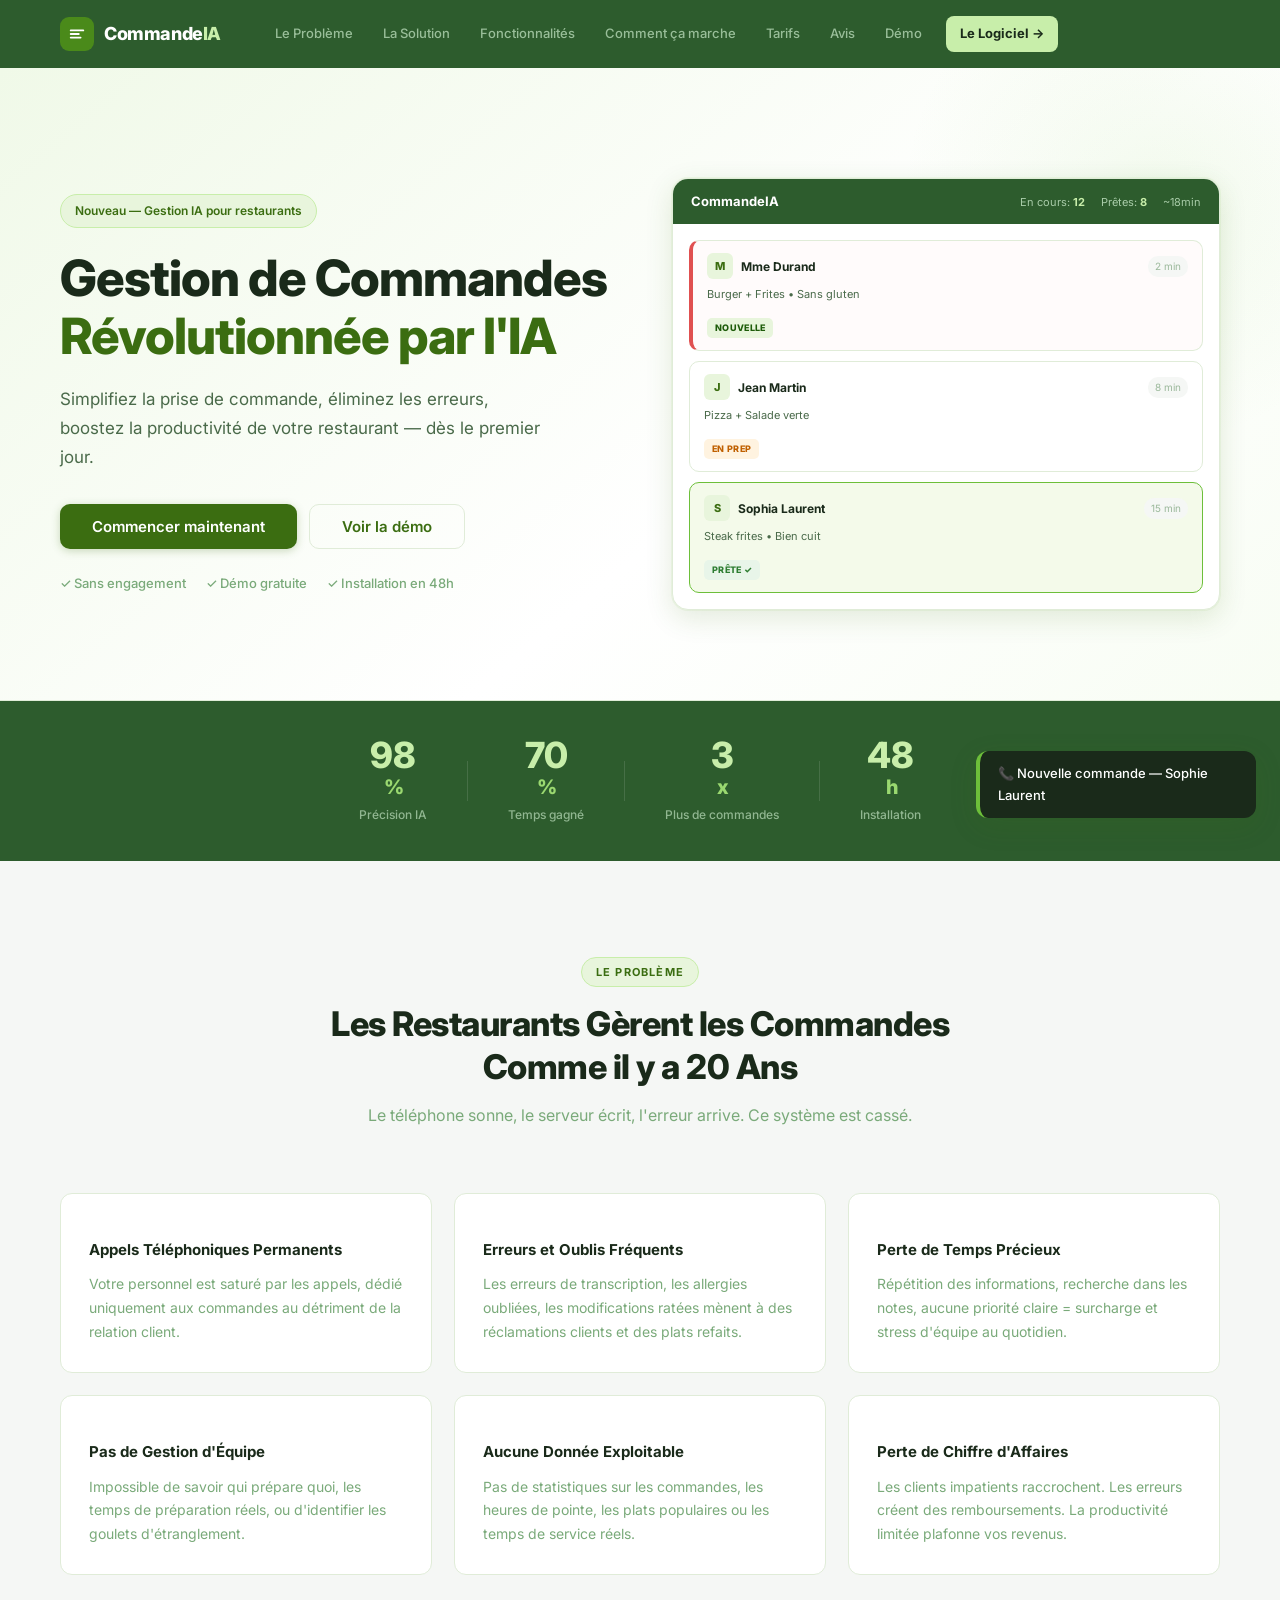
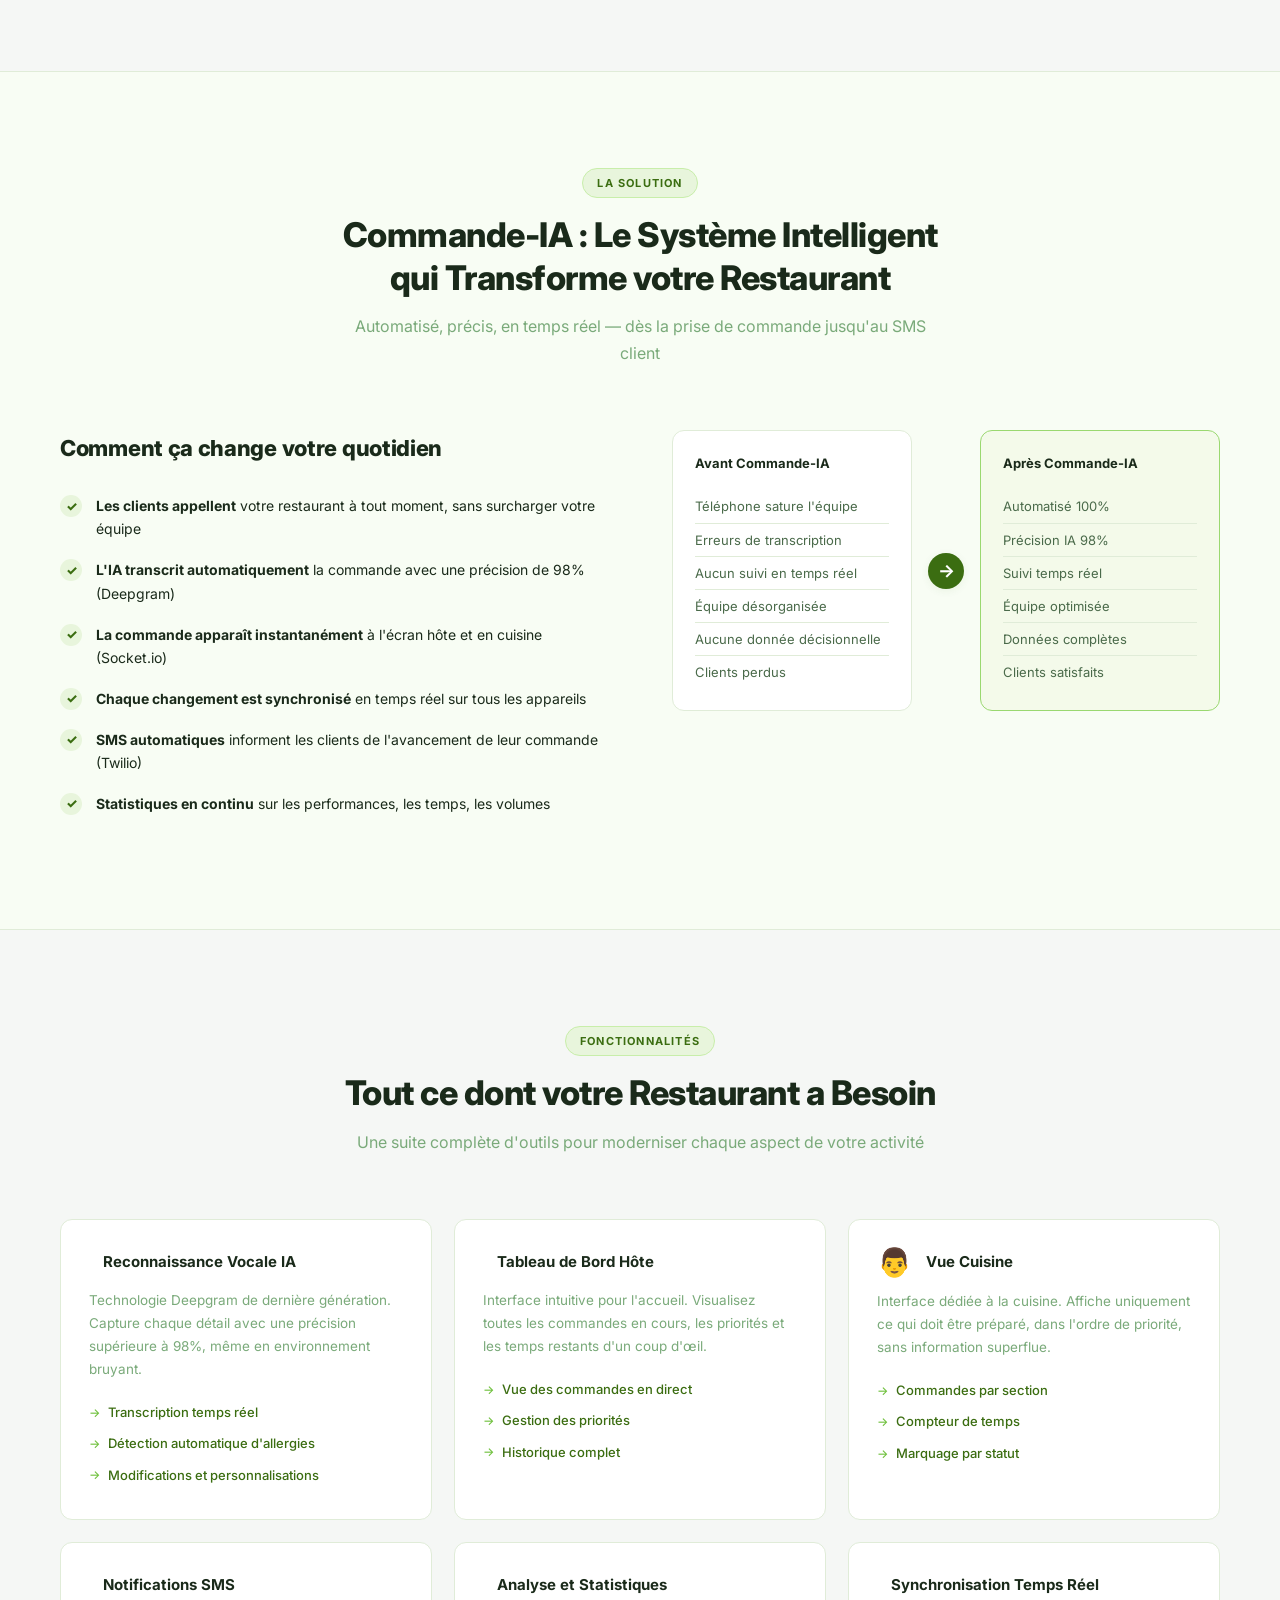
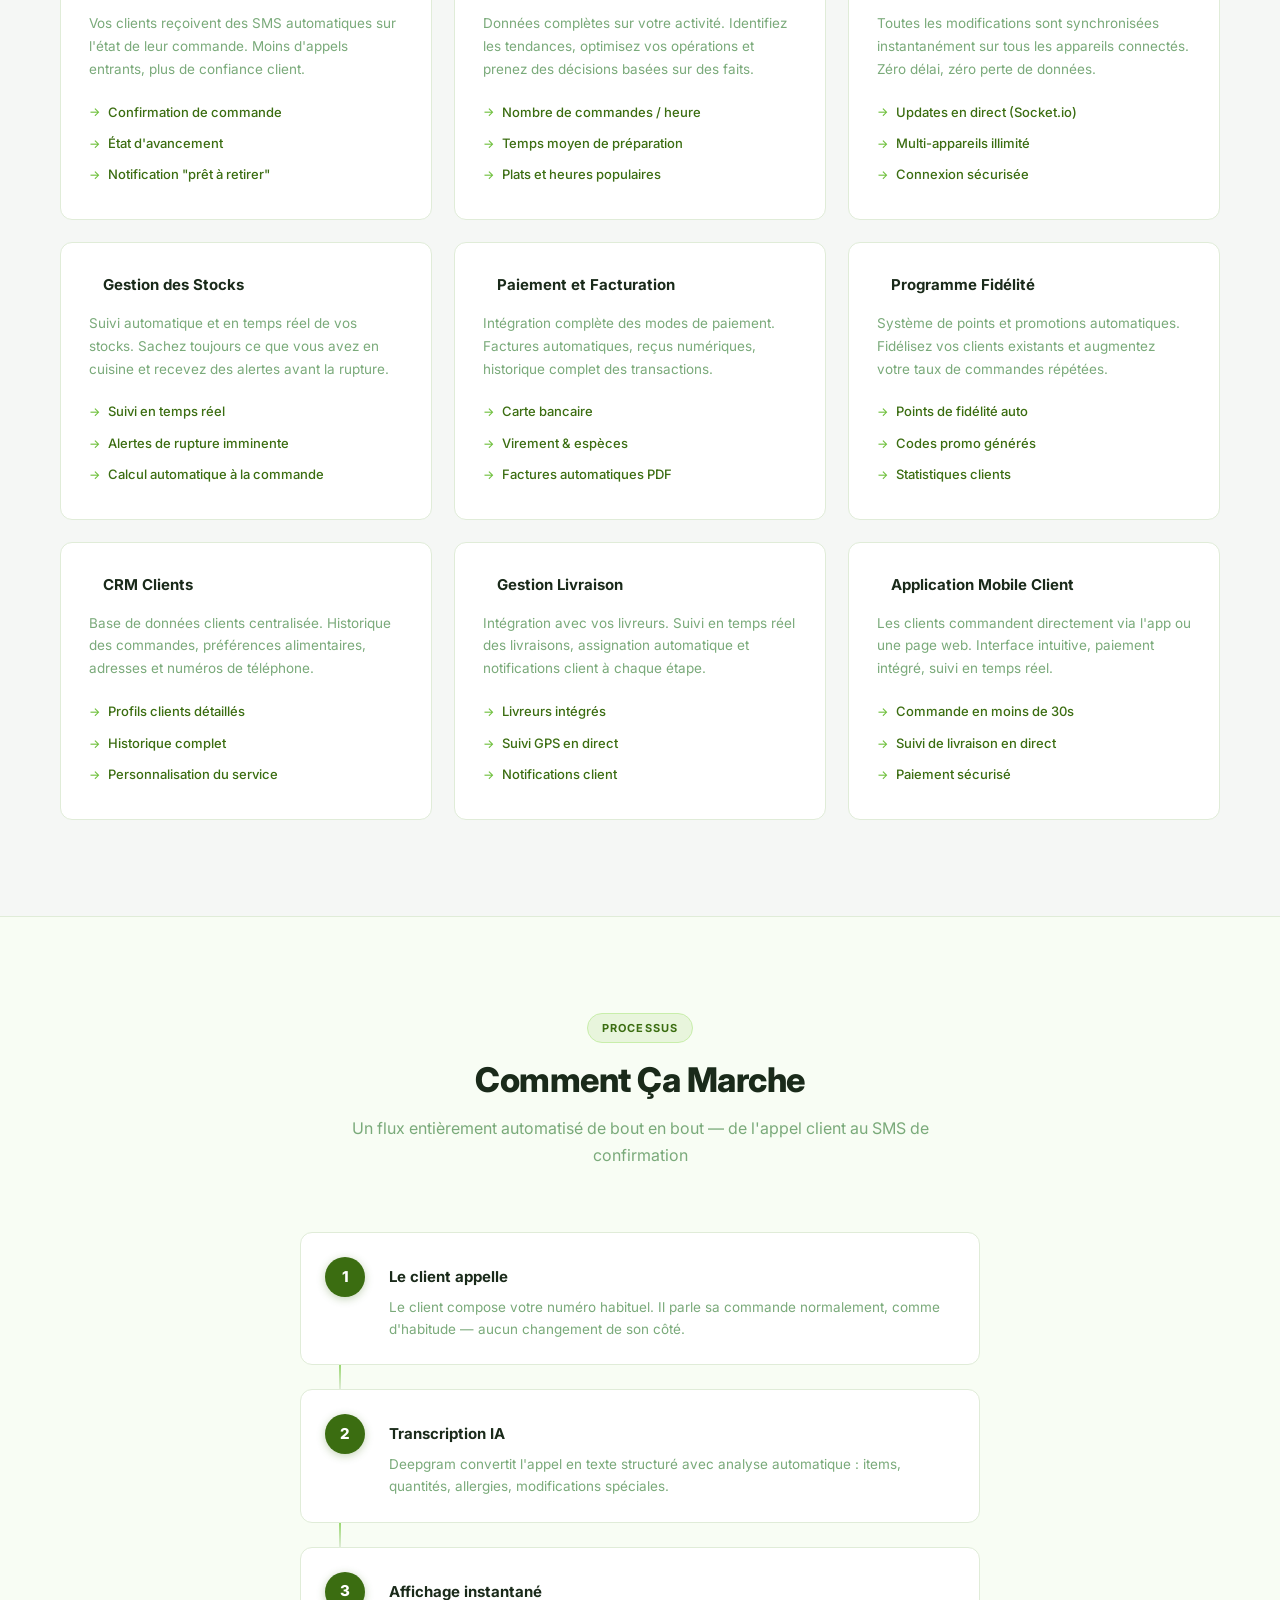
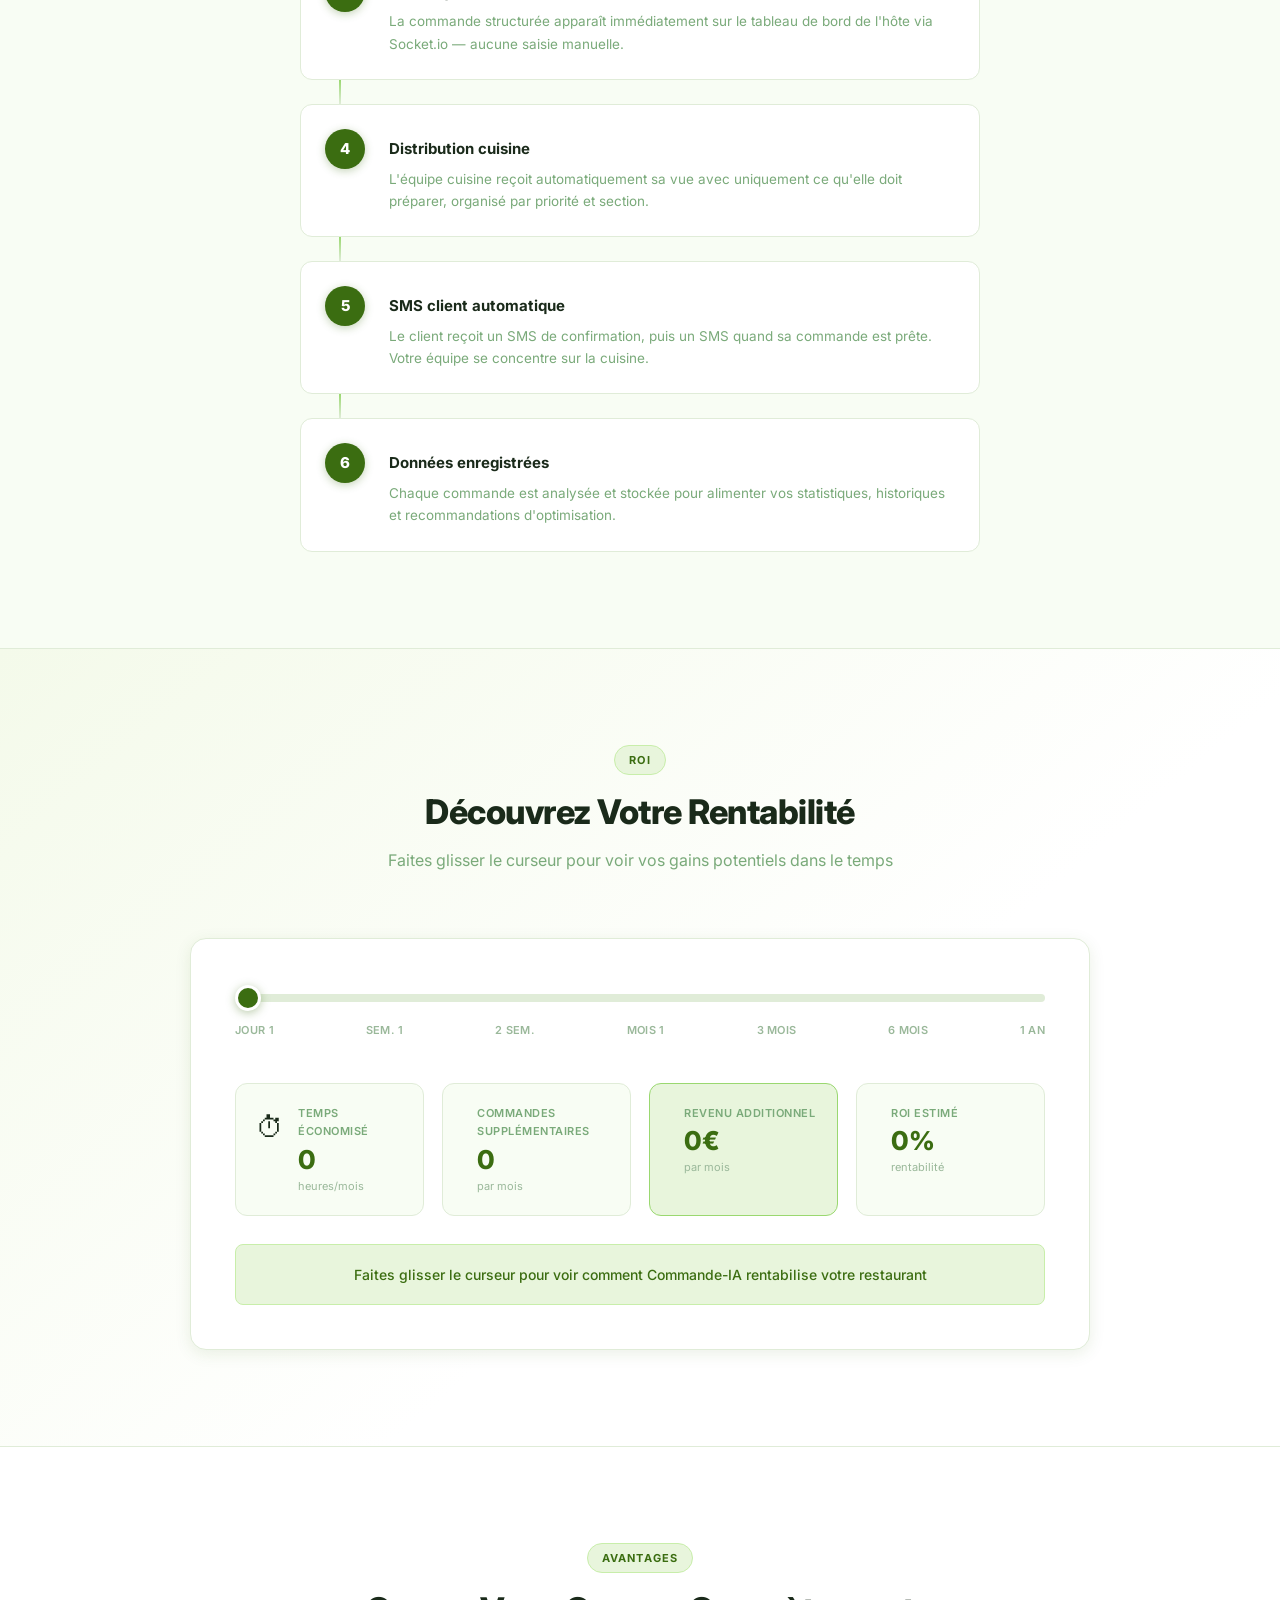
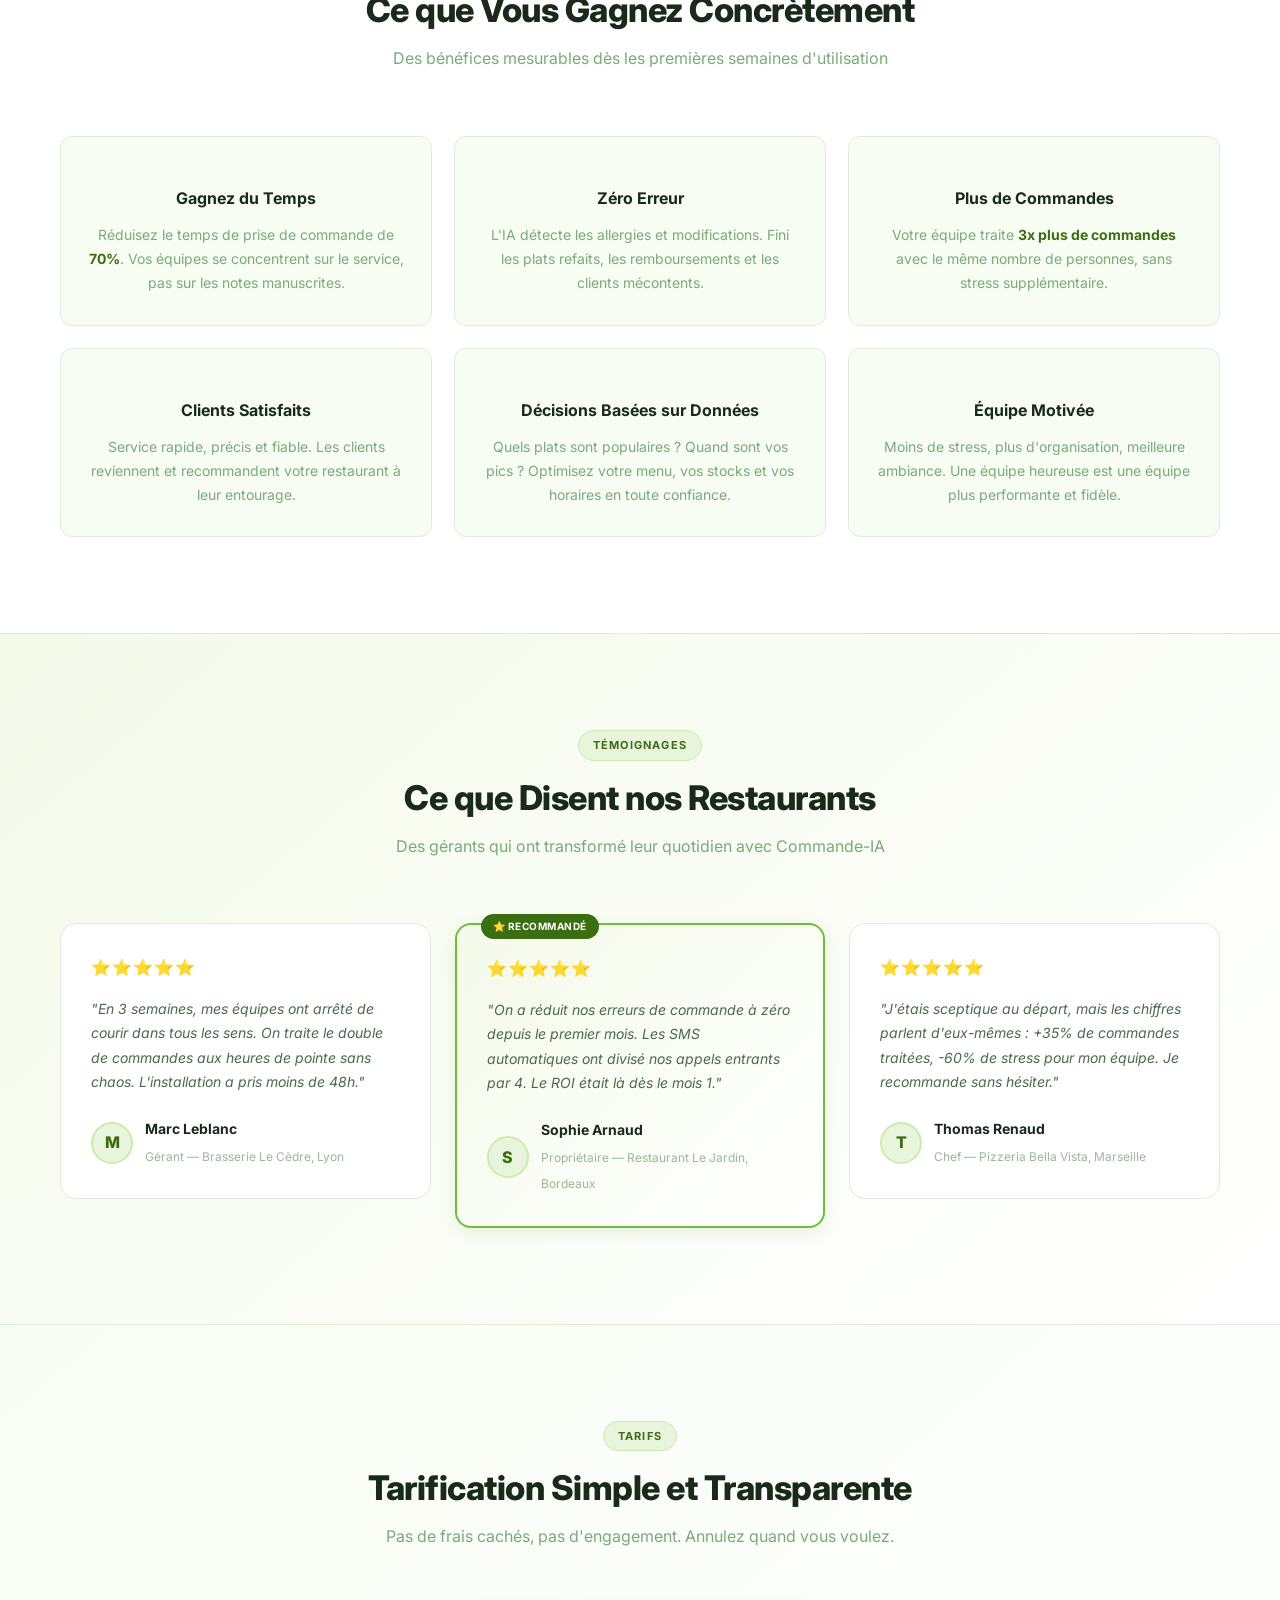
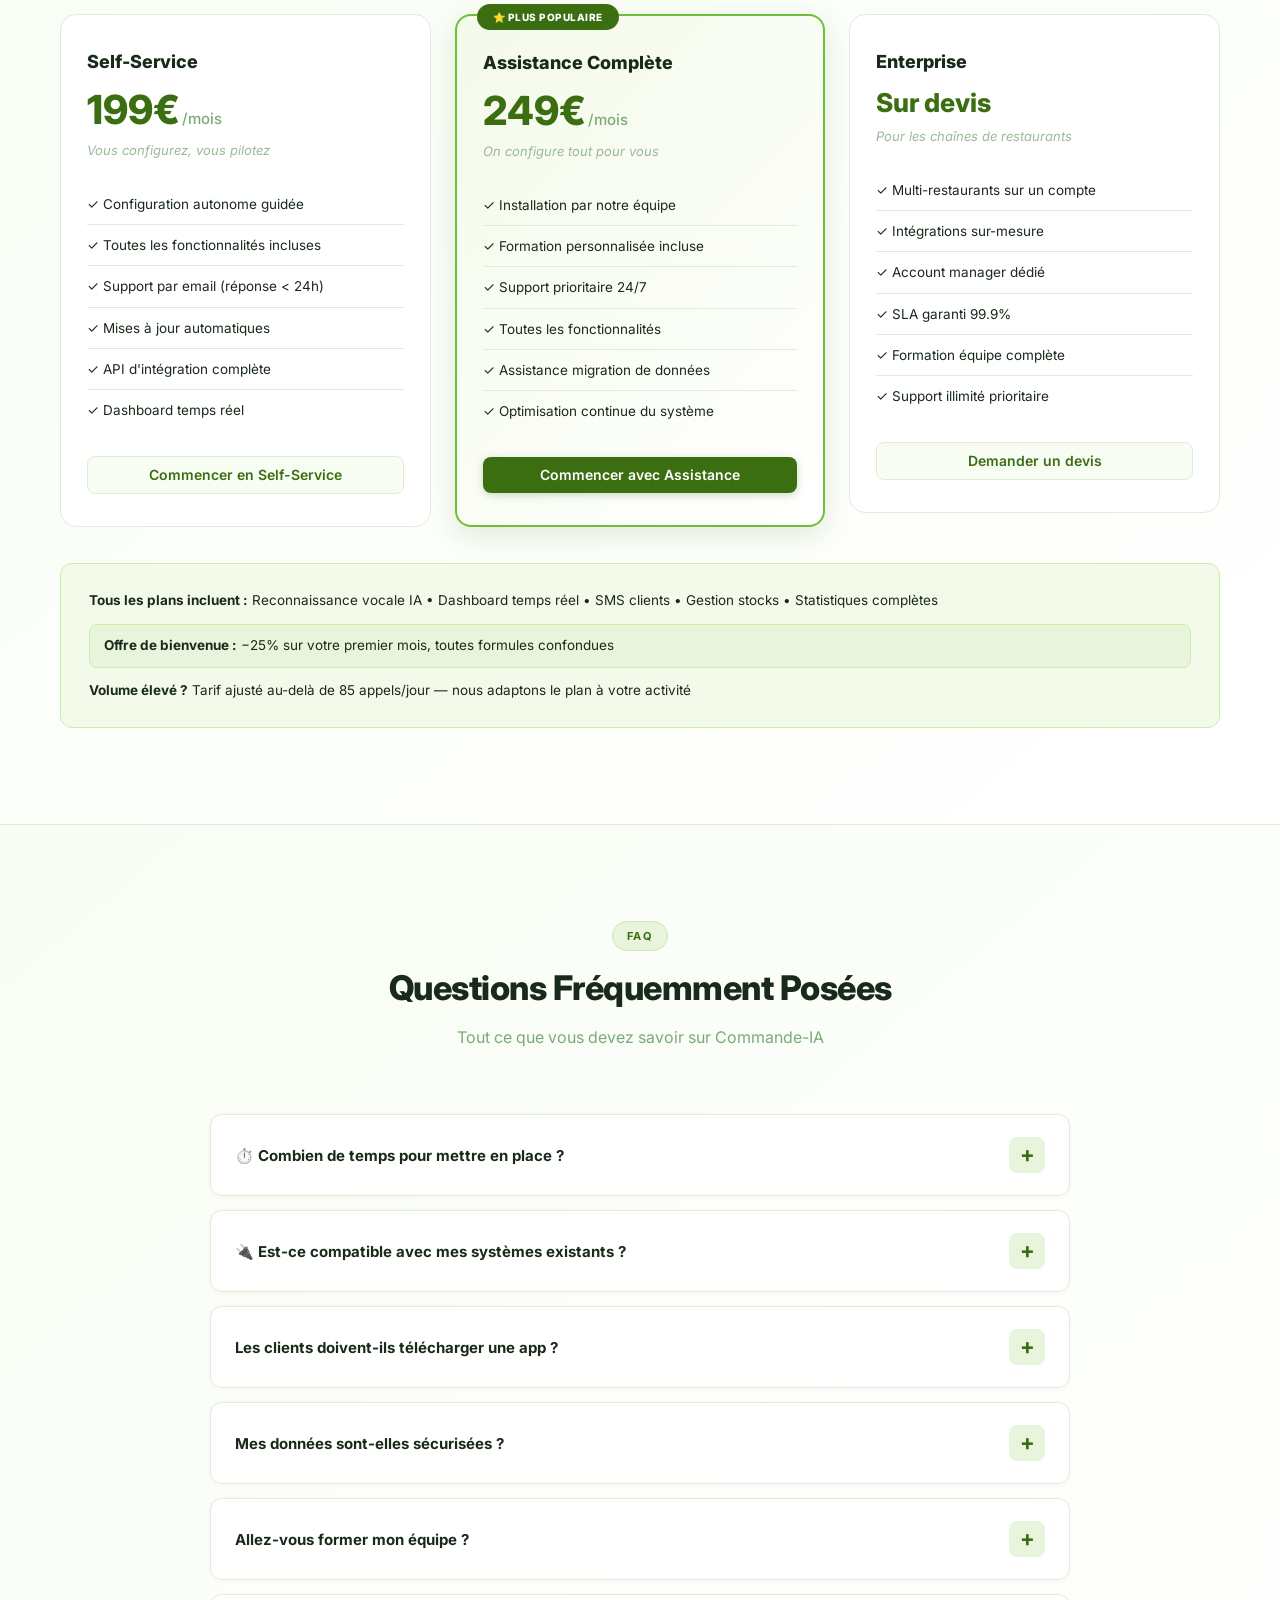
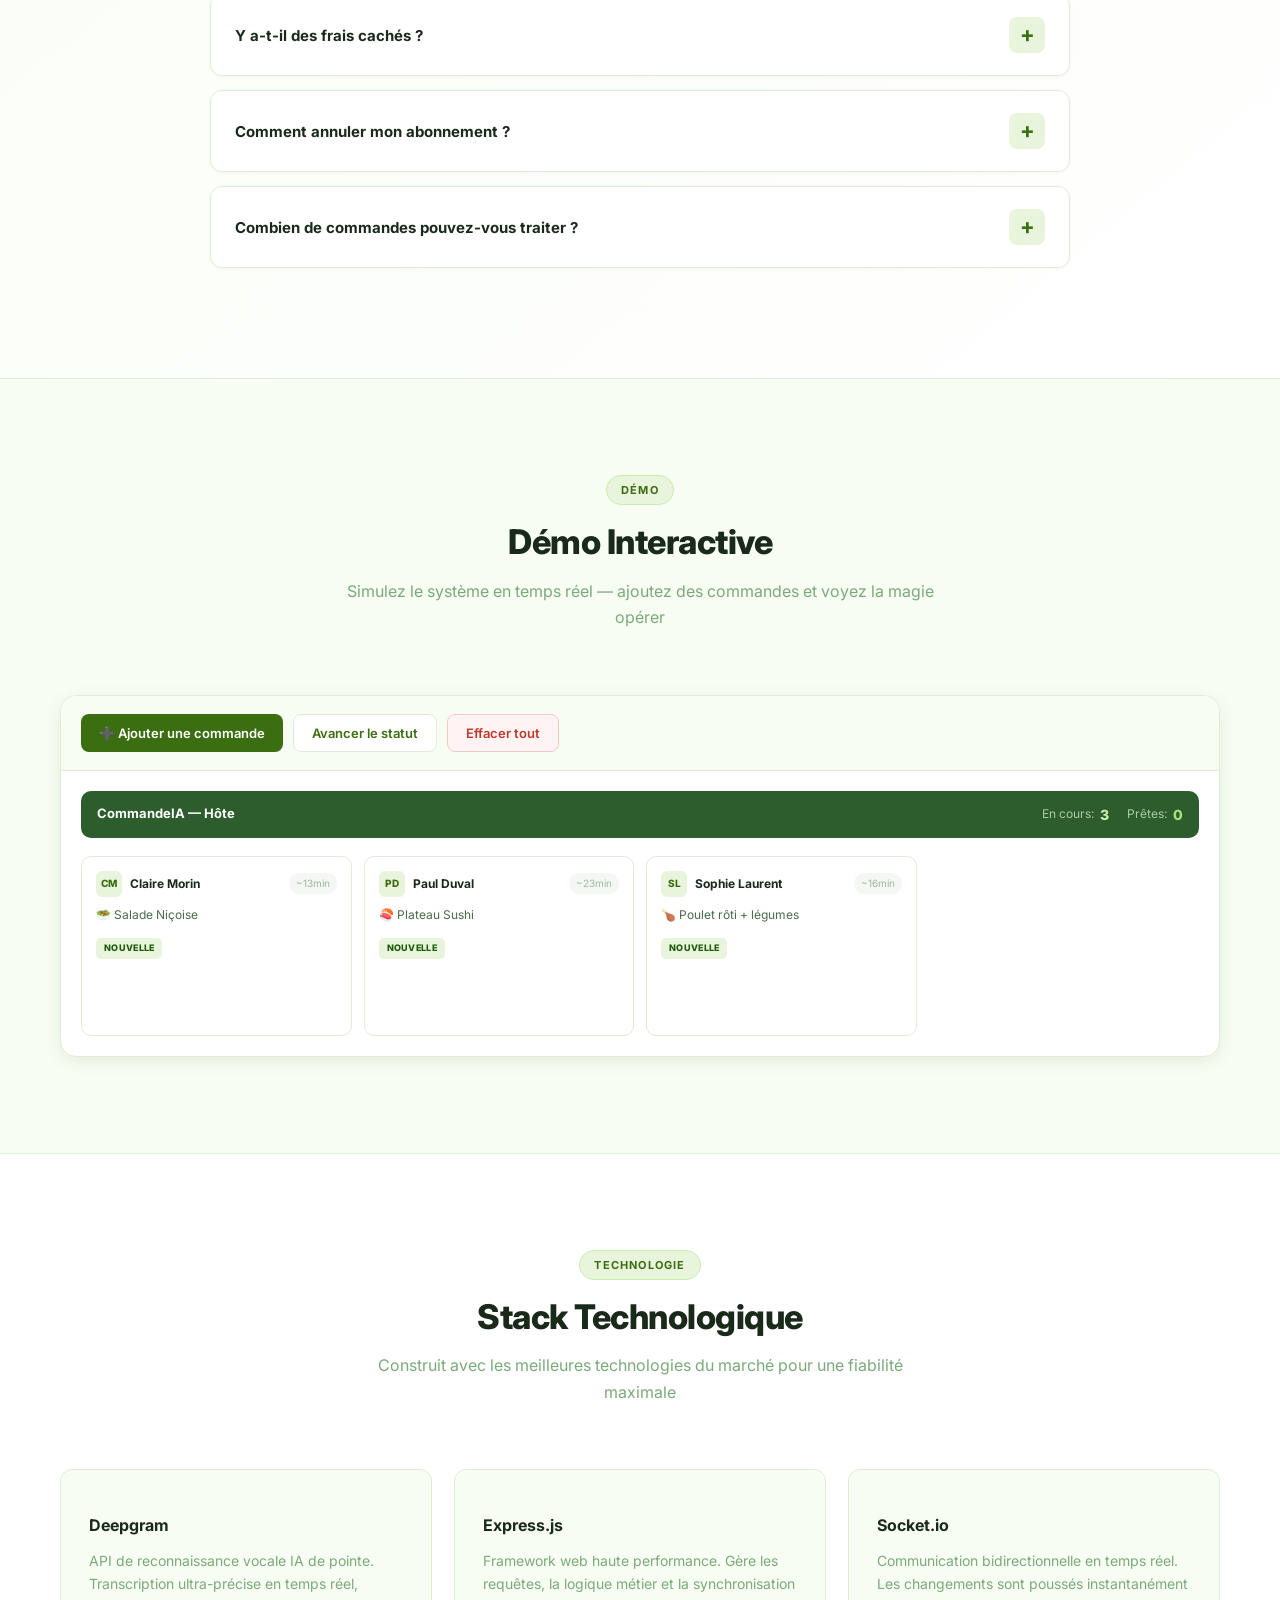
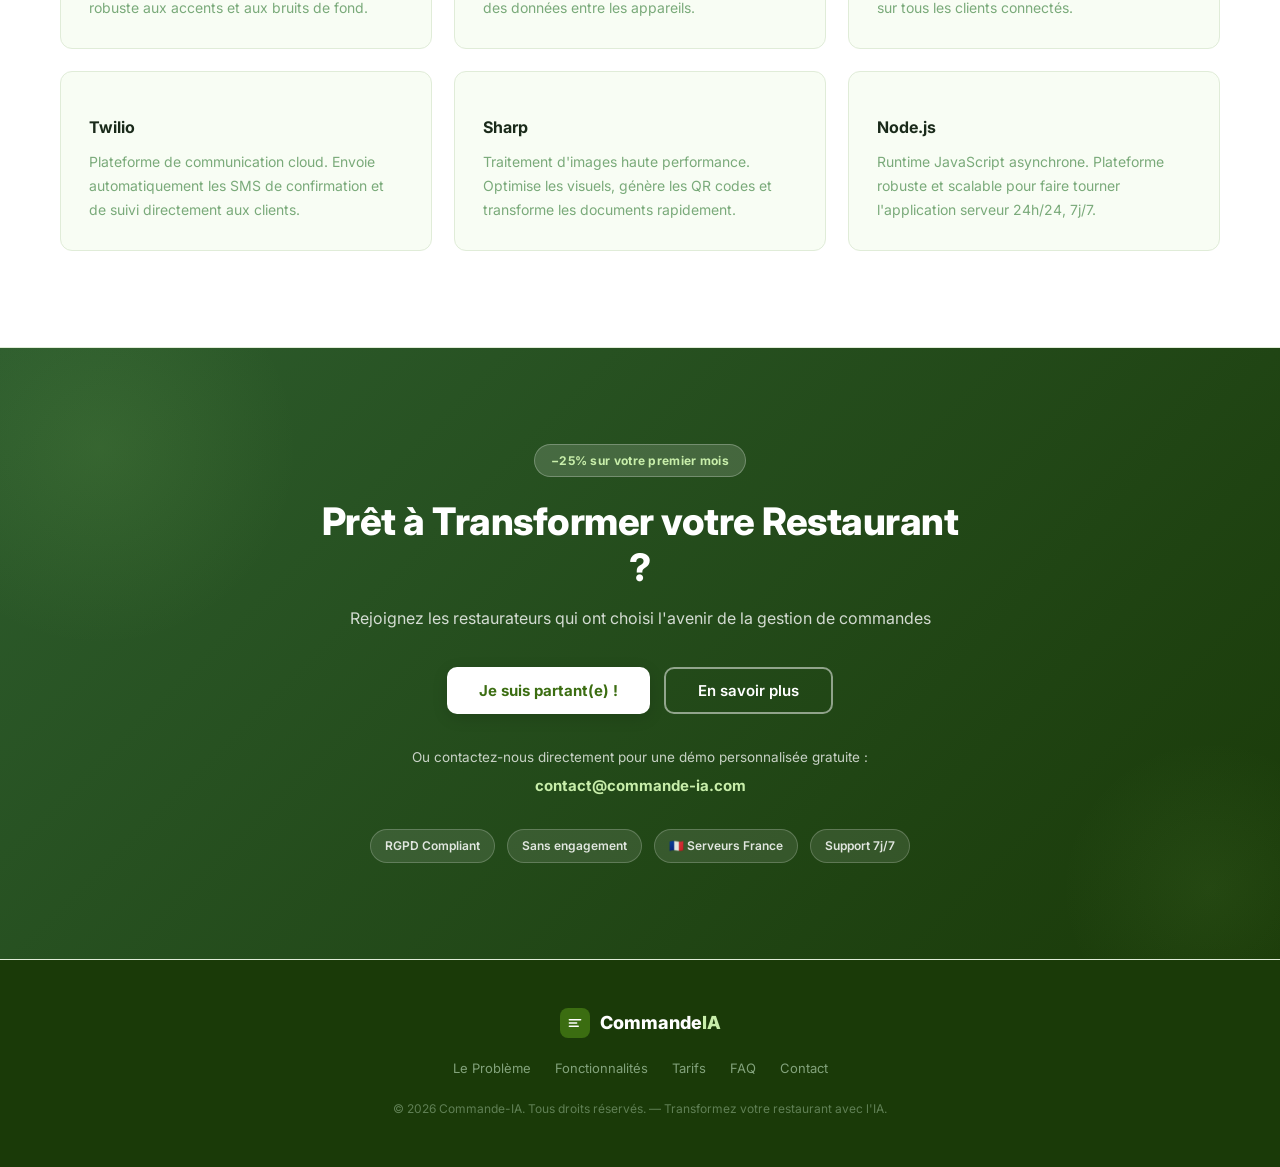
==== commit acccf4f2: "Add files via upload" ====
--- a/index.html
+++ b/index.html
@@ -47,7 +47,7 @@
     <!-- HERO -->
     <section class="hero">
       <div class="hero-content" data-animate="fadeUp">
-        <div class="hero-badge">🚀 Nouveau — Gestion IA pour restaurants</div>
+        <div class="hero-badge"> Nouveau — Gestion IA pour restaurants</div>
         <h1>Gestion de Commandes<br><span class="accent-text">Révolutionnée par l'IA</span></h1>
         <p class="hero-subtitle">Simplifiez la prise de commande, éliminez les erreurs, boostez la productivité de votre restaurant — dès le premier jour.</p>
         <div class="hero-buttons">
@@ -63,11 +63,11 @@
       <div class="hero-image" data-animate="fadeLeft">
         <div class="dashboard-preview">
           <div class="topbar-mockup">
-            <div class="logo-mock">🍽️ CommandeIA</div>
+            <div class="logo-mock"> CommandeIA</div>
             <div class="stats-mock">
-              <div class="stat-mock">🟡 En cours: <strong>12</strong></div>
-              <div class="stat-mock">🟢 Prêtes: <strong>8</strong></div>
-              <div class="stat-mock">⏱ ~18min</div>
+              <div class="stat-mock"> En cours: <strong>12</strong></div>
+              <div class="stat-mock"> Prêtes: <strong>8</strong></div>
+              <div class="stat-mock"> ~18min</div>
             </div>
           </div>
           <div class="cards-mockup">
@@ -77,7 +77,7 @@
                 <span class="name-mock">Mme Durand</span>
                 <span class="card-time-mock">2 min</span>
               </div>
-              <div class="card-content-mock">🍔 Burger + Frites • Sans gluten</div>
+              <div class="card-content-mock"> Burger + Frites • Sans gluten</div>
               <span class="badge-mock new">NOUVELLE</span>
             </div>
             <div class="card-mock">
@@ -86,7 +86,7 @@
                 <span class="name-mock">Jean Martin</span>
                 <span class="card-time-mock">8 min</span>
               </div>
-              <div class="card-content-mock">🍕 Pizza + Salade verte</div>
+              <div class="card-content-mock"> Pizza + Salade verte</div>
               <span class="badge-mock prep">EN PREP</span>
             </div>
             <div class="card-mock ready-mock">
@@ -95,7 +95,7 @@
                 <span class="name-mock">Sophia Laurent</span>
                 <span class="card-time-mock">15 min</span>
               </div>
-              <div class="card-content-mock">🥩 Steak frites • Bien cuit</div>
+              <div class="card-content-mock"> Steak frites • Bien cuit</div>
               <span class="badge-mock ready-badge">PRÊTE ✓</span>
             </div>
           </div>
@@ -138,32 +138,32 @@
 
       <div class="problems-grid">
         <div class="problem-card" data-animate="fadeUp">
-          <div class="problem-icon">📞</div>
+          <div class="problem-icon"></div>
           <h3>Appels Téléphoniques Permanents</h3>
           <p>Votre personnel est saturé par les appels, dédié uniquement aux commandes au détriment de la relation client.</p>
         </div>
         <div class="problem-card" data-animate="fadeUp">
-          <div class="problem-icon">❌</div>
+          <div class="problem-icon"></div>
           <h3>Erreurs et Oublis Fréquents</h3>
           <p>Les erreurs de transcription, les allergies oubliées, les modifications ratées mènent à des réclamations clients et des plats refaits.</p>
         </div>
         <div class="problem-card" data-animate="fadeUp">
-          <div class="problem-icon">⏳</div>
+          <div class="problem-icon"></div>
           <h3>Perte de Temps Précieux</h3>
           <p>Répétition des informations, recherche dans les notes, aucune priorité claire = surcharge et stress d'équipe au quotidien.</p>
         </div>
         <div class="problem-card" data-animate="fadeUp">
-          <div class="problem-icon">😵</div>
+          <div class="problem-icon"></div>
           <h3>Pas de Gestion d'Équipe</h3>
           <p>Impossible de savoir qui prépare quoi, les temps de préparation réels, ou d'identifier les goulets d'étranglement.</p>
         </div>
         <div class="problem-card" data-animate="fadeUp">
-          <div class="problem-icon">📊</div>
+          <div class="problem-icon"></div>
           <h3>Aucune Donnée Exploitable</h3>
           <p>Pas de statistiques sur les commandes, les heures de pointe, les plats populaires ou les temps de service réels.</p>
         </div>
         <div class="problem-card" data-animate="fadeUp">
-          <div class="problem-icon">💸</div>
+          <div class="problem-icon"></div>
           <h3>Perte de Chiffre d'Affaires</h3>
           <p>Les clients impatients raccrochent. Les erreurs créent des remboursements. La productivité limitée plafonne vos revenus.</p>
         </div>
@@ -212,28 +212,28 @@
         <div class="solution-visual" data-animate="fadeLeft">
           <div class="comparison-cards">
             <div class="comparison-before">
-              <h4>❌ Avant Commande-IA</h4>
+              <h4> Avant Commande-IA</h4>
               <ul class="before-list">
-                <li>📞 Téléphone sature l'équipe</li>
-                <li>✍️ Erreurs de transcription</li>
-                <li>🔍 Aucun suivi en temps réel</li>
-                <li>😤 Équipe désorganisée</li>
-                <li>📉 Aucune donnée décisionnelle</li>
-                <li>💸 Clients perdus</li>
+                <li> Téléphone sature l'équipe</li>
+                <li> Erreurs de transcription</li>
+                <li> Aucun suivi en temps réel</li>
+                <li> Équipe désorganisée</li>
+                <li> Aucune donnée décisionnelle</li>
+                <li> Clients perdus</li>
               </ul>
             </div>
             <div class="comparison-arrow">
               <div class="arrow-icon">→</div>
             </div>
             <div class="comparison-after">
-              <h4>✅ Après Commande-IA</h4>
+              <h4> Après Commande-IA</h4>
               <ul class="after-list">
-                <li>🤖 Automatisé 100%</li>
-                <li>🎯 Précision IA 98%</li>
-                <li>⚡ Suivi temps réel</li>
-                <li>🧠 Équipe optimisée</li>
-                <li>📈 Données complètes</li>
-                <li>😊 Clients satisfaits</li>
+                <li> Automatisé 100%</li>
+                <li> Précision IA 98%</li>
+                <li> Suivi temps réel</li>
+                <li> Équipe optimisée</li>
+                <li> Données complètes</li>
+                <li> Clients satisfaits</li>
               </ul>
             </div>
           </div>
@@ -252,7 +252,7 @@
       <div class="features-grid">
         <div class="feature-card" data-animate="fadeUp">
           <div class="feature-header">
-            <span class="feature-icon">🎙️</span>
+            <span class="feature-icon"></span>
             <h3>Reconnaissance Vocale IA</h3>
           </div>
           <p>Technologie Deepgram de dernière génération. Capture chaque détail avec une précision supérieure à 98%, même en environnement bruyant.</p>
@@ -265,7 +265,7 @@
 
         <div class="feature-card" data-animate="fadeUp">
           <div class="feature-header">
-            <span class="feature-icon">🖥️</span>
+            <span class="feature-icon"></span>
             <h3>Tableau de Bord Hôte</h3>
           </div>
           <p>Interface intuitive pour l'accueil. Visualisez toutes les commandes en cours, les priorités et les temps restants d'un coup d'œil.</p>
@@ -278,7 +278,7 @@
 
         <div class="feature-card" data-animate="fadeUp">
           <div class="feature-header">
-            <span class="feature-icon">👨‍🍳</span>
+            <span class="feature-icon">👨</span>
             <h3>Vue Cuisine</h3>
           </div>
           <p>Interface dédiée à la cuisine. Affiche uniquement ce qui doit être préparé, dans l'ordre de priorité, sans information superflue.</p>
@@ -291,7 +291,7 @@
 
         <div class="feature-card" data-animate="fadeUp">
           <div class="feature-header">
-            <span class="feature-icon">💬</span>
+            <span class="feature-icon"></span>
             <h3>Notifications SMS</h3>
           </div>
           <p>Vos clients reçoivent des SMS automatiques sur l'état de leur commande. Moins d'appels entrants, plus de confiance client.</p>
@@ -304,7 +304,7 @@
 
         <div class="feature-card" data-animate="fadeUp">
           <div class="feature-header">
-            <span class="feature-icon">📊</span>
+            <span class="feature-icon"></span>
             <h3>Analyse et Statistiques</h3>
           </div>
           <p>Données complètes sur votre activité. Identifiez les tendances, optimisez vos opérations et prenez des décisions basées sur des faits.</p>
@@ -317,7 +317,7 @@
 
         <div class="feature-card" data-animate="fadeUp">
           <div class="feature-header">
-            <span class="feature-icon">⚡</span>
+            <span class="feature-icon"></span>
             <h3>Synchronisation Temps Réel</h3>
           </div>
           <p>Toutes les modifications sont synchronisées instantanément sur tous les appareils connectés. Zéro délai, zéro perte de données.</p>
@@ -330,7 +330,7 @@
 
         <div class="feature-card" data-animate="fadeUp">
           <div class="feature-header">
-            <span class="feature-icon">📦</span>
+            <span class="feature-icon"></span>
             <h3>Gestion des Stocks</h3>
           </div>
           <p>Suivi automatique et en temps réel de vos stocks. Sachez toujours ce que vous avez en cuisine et recevez des alertes avant la rupture.</p>
@@ -343,7 +343,7 @@
 
         <div class="feature-card" data-animate="fadeUp">
           <div class="feature-header">
-            <span class="feature-icon">💳</span>
+            <span class="feature-icon"></span>
             <h3>Paiement et Facturation</h3>
           </div>
           <p>Intégration complète des modes de paiement. Factures automatiques, reçus numériques, historique complet des transactions.</p>
@@ -356,7 +356,7 @@
 
         <div class="feature-card" data-animate="fadeUp">
           <div class="feature-header">
-            <span class="feature-icon">⭐</span>
+            <span class="feature-icon"></span>
             <h3>Programme Fidélité</h3>
           </div>
           <p>Système de points et promotions automatiques. Fidélisez vos clients existants et augmentez votre taux de commandes répétées.</p>
@@ -369,7 +369,7 @@
 
         <div class="feature-card" data-animate="fadeUp">
           <div class="feature-header">
-            <span class="feature-icon">👥</span>
+            <span class="feature-icon"></span>
             <h3>CRM Clients</h3>
           </div>
           <p>Base de données clients centralisée. Historique des commandes, préférences alimentaires, adresses et numéros de téléphone.</p>
@@ -382,7 +382,7 @@
 
         <div class="feature-card" data-animate="fadeUp">
           <div class="feature-header">
-            <span class="feature-icon">🛵</span>
+            <span class="feature-icon"></span>
             <h3>Gestion Livraison</h3>
           </div>
           <p>Intégration avec vos livreurs. Suivi en temps réel des livraisons, assignation automatique et notifications client à chaque étape.</p>
@@ -395,7 +395,7 @@
 
         <div class="feature-card" data-animate="fadeUp">
           <div class="feature-header">
-            <span class="feature-icon">📱</span>
+            <span class="feature-icon"></span>
             <h3>Application Mobile Client</h3>
           </div>
           <p>Les clients commandent directement via l'app ou une page web. Interface intuitive, paiement intégré, suivi en temps réel.</p>
@@ -420,7 +420,7 @@
         <div class="process-step" data-animate="fadeUp">
           <div class="step-number">1</div>
           <div class="step-content">
-            <div class="step-icon">📞</div>
+            <div class="step-icon"></div>
             <h3>Le client appelle</h3>
             <p>Le client compose votre numéro habituel. Il parle sa commande normalement, comme d'habitude — aucun changement de son côté.</p>
           </div>
@@ -431,7 +431,7 @@
         <div class="process-step" data-animate="fadeUp">
           <div class="step-number">2</div>
           <div class="step-content">
-            <div class="step-icon">🤖</div>
+            <div class="step-icon"></div>
             <h3>Transcription IA</h3>
             <p>Deepgram convertit l'appel en texte structuré avec analyse automatique : items, quantités, allergies, modifications spéciales.</p>
           </div>
@@ -442,7 +442,7 @@
         <div class="process-step" data-animate="fadeUp">
           <div class="step-number">3</div>
           <div class="step-content">
-            <div class="step-icon">🖥️</div>
+            <div class="step-icon"></div>
             <h3>Affichage instantané</h3>
             <p>La commande structurée apparaît immédiatement sur le tableau de bord de l'hôte via Socket.io — aucune saisie manuelle.</p>
           </div>
@@ -453,7 +453,7 @@
         <div class="process-step" data-animate="fadeUp">
           <div class="step-number">4</div>
           <div class="step-content">
-            <div class="step-icon">👨‍🍳</div>
+            <div class="step-icon"></div>
             <h3>Distribution cuisine</h3>
             <p>L'équipe cuisine reçoit automatiquement sa vue avec uniquement ce qu'elle doit préparer, organisé par priorité et section.</p>
           </div>
@@ -464,7 +464,7 @@
         <div class="process-step" data-animate="fadeUp">
           <div class="step-number">5</div>
           <div class="step-content">
-            <div class="step-icon">💬</div>
+            <div class="step-icon"></div>
             <h3>SMS client automatique</h3>
             <p>Le client reçoit un SMS de confirmation, puis un SMS quand sa commande est prête. Votre équipe se concentre sur la cuisine.</p>
           </div>
@@ -475,7 +475,7 @@
         <div class="process-step" data-animate="fadeUp">
           <div class="step-number">6</div>
           <div class="step-content">
-            <div class="step-icon">📈</div>
+            <div class="step-icon"></div>
             <h3>Données enregistrées</h3>
             <p>Chaque commande est analysée et stockée pour alimenter vos statistiques, historiques et recommandations d'optimisation.</p>
           </div>
@@ -507,7 +507,7 @@
 
         <div class="rentabilite-stats">
           <div class="stat-box">
-            <div class="stat-icon">⏱️</div>
+            <div class="stat-icon">⏱</div>
             <div class="stat-content">
               <div class="stat-title">Temps Économisé</div>
               <div class="stat-value" id="statTemps">0</div>
@@ -515,7 +515,7 @@
             </div>
           </div>
           <div class="stat-box">
-            <div class="stat-icon">🛒</div>
+            <div class="stat-icon"></div>
             <div class="stat-content">
               <div class="stat-title">Commandes Supplémentaires</div>
               <div class="stat-value" id="statCommandes">0</div>
@@ -523,7 +523,7 @@
             </div>
           </div>
           <div class="stat-box highlight-stat">
-            <div class="stat-icon">💰</div>
+            <div class="stat-icon"></div>
             <div class="stat-content">
               <div class="stat-title">Revenu Additionnel</div>
               <div class="stat-value" id="statRevenu">0€</div>
@@ -531,7 +531,7 @@
             </div>
           </div>
           <div class="stat-box">
-            <div class="stat-icon">📈</div>
+            <div class="stat-icon"></div>
             <div class="stat-content">
               <div class="stat-title">ROI Estimé</div>
               <div class="stat-value" id="statROI">0%</div>
@@ -541,7 +541,7 @@
         </div>
 
         <div class="rentabilite-description" id="rentabiliteDesc">
-          <p>👆 Faites glisser le curseur pour voir comment Commande-IA rentabilise votre restaurant</p>
+          <p> Faites glisser le curseur pour voir comment Commande-IA rentabilise votre restaurant</p>
         </div>
       </div>
     </section>
@@ -556,32 +556,32 @@
 
       <div class="advantages-grid">
         <div class="advantage-item" data-animate="fadeUp">
-          <div class="advantage-icon">⚡</div>
+          <div class="advantage-icon"></div>
           <h3>Gagnez du Temps</h3>
           <p>Réduisez le temps de prise de commande de <strong>70%</strong>. Vos équipes se concentrent sur le service, pas sur les notes manuscrites.</p>
         </div>
         <div class="advantage-item" data-animate="fadeUp">
-          <div class="advantage-icon">🎯</div>
+          <div class="advantage-icon"></div>
           <h3>Zéro Erreur</h3>
           <p>L'IA détecte les allergies et modifications. Fini les plats refaits, les remboursements et les clients mécontents.</p>
         </div>
         <div class="advantage-item" data-animate="fadeUp">
-          <div class="advantage-icon">📈</div>
+          <div class="advantage-icon"></div>
           <h3>Plus de Commandes</h3>
           <p>Votre équipe traite <strong>3x plus de commandes</strong> avec le même nombre de personnes, sans stress supplémentaire.</p>
         </div>
         <div class="advantage-item" data-animate="fadeUp">
-          <div class="advantage-icon">😊</div>
+          <div class="advantage-icon"></div>
           <h3>Clients Satisfaits</h3>
           <p>Service rapide, précis et fiable. Les clients reviennent et recommandent votre restaurant à leur entourage.</p>
         </div>
         <div class="advantage-item" data-animate="fadeUp">
-          <div class="advantage-icon">🧠</div>
+          <div class="advantage-icon"></div>
           <h3>Décisions Basées sur Données</h3>
           <p>Quels plats sont populaires ? Quand sont vos pics ? Optimisez votre menu, vos stocks et vos horaires en toute confiance.</p>
         </div>
         <div class="advantage-item" data-animate="fadeUp">
-          <div class="advantage-icon">🏆</div>
+          <div class="advantage-icon"></div>
           <h3>Équipe Motivée</h3>
           <p>Moins de stress, plus d'organisation, meilleure ambiance. Une équipe heureuse est une équipe plus performante et fidèle.</p>
         </div>
@@ -700,13 +700,13 @@
 
       <div class="pricing-info">
         <div class="pricing-info-row">
-          <span>✅ <strong>Tous les plans incluent :</strong> Reconnaissance vocale IA • Dashboard temps réel • SMS clients • Gestion stocks • Statistiques complètes</span>
+          <span> <strong>Tous les plans incluent :</strong> Reconnaissance vocale IA • Dashboard temps réel • SMS clients • Gestion stocks • Statistiques complètes</span>
         </div>
         <div class="pricing-info-row highlight-row">
-          <span>🎁 <strong>Offre de bienvenue :</strong> −25% sur votre premier mois, toutes formules confondues</span>
+          <span> <strong>Offre de bienvenue :</strong> −25% sur votre premier mois, toutes formules confondues</span>
         </div>
         <div class="pricing-info-row">
-          <span>📞 <strong>Volume élevé ?</strong> Tarif ajusté au-delà de 85 appels/jour — nous adaptons le plan à votre activité</span>
+          <span> <strong>Volume élevé ?</strong> Tarif ajusté au-delà de 85 appels/jour — nous adaptons le plan à votre activité</span>
         </div>
       </div>
     </section>
@@ -751,7 +751,7 @@
 
         <div class="faq-item">
           <button class="faq-question">
-            <span>📱 Les clients doivent-ils télécharger une app ?</span>
+            <span> Les clients doivent-ils télécharger une app ?</span>
             <span class="faq-icon">+</span>
           </button>
           <div class="faq-answer">
@@ -767,7 +767,7 @@
 
         <div class="faq-item">
           <button class="faq-question">
-            <span>🔒 Mes données sont-elles sécurisées ?</span>
+            <span> Mes données sont-elles sécurisées ?</span>
             <span class="faq-icon">+</span>
           </button>
           <div class="faq-answer">
@@ -785,7 +785,7 @@
 
         <div class="faq-item">
           <button class="faq-question">
-            <span>🎓 Allez-vous former mon équipe ?</span>
+            <span> Allez-vous former mon équipe ?</span>
             <span class="faq-icon">+</span>
           </button>
           <div class="faq-answer">
@@ -803,7 +803,7 @@
 
         <div class="faq-item">
           <button class="faq-question">
-            <span>💸 Y a-t-il des frais cachés ?</span>
+            <span> Y a-t-il des frais cachés ?</span>
             <span class="faq-icon">+</span>
           </button>
           <div class="faq-answer">
@@ -822,7 +822,7 @@
 
         <div class="faq-item">
           <button class="faq-question">
-            <span>🔄 Comment annuler mon abonnement ?</span>
+            <span> Comment annuler mon abonnement ?</span>
             <span class="faq-icon">+</span>
           </button>
           <div class="faq-answer">
@@ -839,7 +839,7 @@
 
         <div class="faq-item">
           <button class="faq-question">
-            <span>🚀 Combien de commandes pouvez-vous traiter ?</span>
+            <span> Combien de commandes pouvez-vous traiter ?</span>
             <span class="faq-icon">+</span>
           </button>
           <div class="faq-answer">
@@ -866,13 +866,13 @@
       <div class="demo-container">
         <div class="demo-controls">
           <button class="demo-btn" id="btnAdd">➕ Ajouter une commande</button>
-          <button class="demo-btn demo-btn-secondary" id="btnUpdate">📝 Avancer le statut</button>
-          <button class="demo-btn demo-btn-danger" id="btnClear">🗑️ Effacer tout</button>
+          <button class="demo-btn demo-btn-secondary" id="btnUpdate"> Avancer le statut</button>
+          <button class="demo-btn demo-btn-danger" id="btnClear"> Effacer tout</button>
         </div>
 
         <div class="demo-dashboard">
           <div class="demo-header">
-            <div class="demo-logo">🍽️ CommandeIA — Hôte</div>
+            <div class="demo-logo"> CommandeIA — Hôte</div>
             <div class="demo-stats">
               <div class="demo-stat">
                 <span class="demo-stat-label">En cours:</span>
@@ -886,7 +886,7 @@
           </div>
           <div class="demo-cards" id="demo-orders">
             <div class="demo-empty">
-              <div class="demo-empty-icon">📋</div>
+              <div class="demo-empty-icon"></div>
               <p>Aucune commande pour le moment</p>
               <p class="demo-empty-hint">Cliquez sur "Ajouter une commande" pour commencer la simulation</p>
             </div>
@@ -905,32 +905,32 @@
 
       <div class="tech-grid">
         <div class="tech-card" data-animate="fadeUp">
-          <div class="tech-logo">🎙️</div>
+          <div class="tech-logo"></div>
           <h3>Deepgram</h3>
           <p>API de reconnaissance vocale IA de pointe. Transcription ultra-précise en temps réel, robuste aux accents et aux bruits de fond.</p>
         </div>
         <div class="tech-card" data-animate="fadeUp">
-          <div class="tech-logo">⚡</div>
+          <div class="tech-logo"></div>
           <h3>Express.js</h3>
           <p>Framework web haute performance. Gère les requêtes, la logique métier et la synchronisation des données entre les appareils.</p>
         </div>
         <div class="tech-card" data-animate="fadeUp">
-          <div class="tech-logo">🔄</div>
+          <div class="tech-logo"></div>
           <h3>Socket.io</h3>
           <p>Communication bidirectionnelle en temps réel. Les changements sont poussés instantanément sur tous les clients connectés.</p>
         </div>
         <div class="tech-card" data-animate="fadeUp">
-          <div class="tech-logo">💬</div>
+          <div class="tech-logo"></div>
           <h3>Twilio</h3>
           <p>Plateforme de communication cloud. Envoie automatiquement les SMS de confirmation et de suivi directement aux clients.</p>
         </div>
         <div class="tech-card" data-animate="fadeUp">
-          <div class="tech-logo">🖼️</div>
+          <div class="tech-logo"></div>
           <h3>Sharp</h3>
           <p>Traitement d'images haute performance. Optimise les visuels, génère les QR codes et transforme les documents rapidement.</p>
         </div>
         <div class="tech-card" data-animate="fadeUp">
-          <div class="tech-logo">🟢</div>
+          <div class="tech-logo"></div>
           <h3>Node.js</h3>
           <p>Runtime JavaScript asynchrone. Plateforme robuste et scalable pour faire tourner l'application serveur 24h/24, 7j/7.</p>
         </div>
@@ -940,7 +940,7 @@
     <!-- CTA FINAL -->
     <section id="essai-gratuit" class="section cta-section">
       <div class="cta-content">
-        <div class="cta-badge">🎁 −25% sur votre premier mois</div>
+        <div class="cta-badge"> −25% sur votre premier mois</div>
         <h2>Prêt à Transformer votre Restaurant ?</h2>
         <p>Rejoignez les restaurateurs qui ont choisi l'avenir de la gestion de commandes</p>
 
@@ -955,10 +955,10 @@
         </div>
 
         <div class="trust-badges">
-          <div class="trust-badge">🔒 RGPD Compliant</div>
-          <div class="trust-badge">✅ Sans engagement</div>
+          <div class="trust-badge"> RGPD Compliant</div>
+          <div class="trust-badge"> Sans engagement</div>
           <div class="trust-badge">🇫🇷 Serveurs France</div>
-          <div class="trust-badge">📞 Support 7j/7</div>
+          <div class="trust-badge"> Support 7j/7</div>
         </div>
       </div>
     </section>
@@ -1030,42 +1030,42 @@
             <p>Que souhaitez-vous faire ?</p>
           </div>
           <button class="nav-option contact-option" id="btnOpenForm">
-            <div class="option-icon">✉️</div>
+            <div class="option-icon"></div>
             <div class="option-text">
               <strong>Demander une démo gratuite</strong>
               <p>On vous contacte sous 24h pour une présentation personnalisée</p>
             </div>
           </button>
           <button class="nav-option" id="navProbleme">
-            <div class="option-icon">❓</div>
+            <div class="option-icon"></div>
             <div class="option-text">
               <strong>Le Problème</strong>
               <p>Comprendre les défis actuels des restaurants</p>
             </div>
           </button>
           <button class="nav-option" id="navSolution">
-            <div class="option-icon">💡</div>
+            <div class="option-icon"></div>
             <div class="option-text">
               <strong>La Solution</strong>
               <p>Comment Commande-IA change tout</p>
             </div>
           </button>
           <button class="nav-option" id="navFeatures">
-            <div class="option-icon">🛠️</div>
+            <div class="option-icon"></div>
             <div class="option-text">
               <strong>Fonctionnalités</strong>
               <p>Découvrir ce que vous obtenez</p>
             </div>
           </button>
           <button class="nav-option" id="navRentabilite">
-            <div class="option-icon">📈</div>
+            <div class="option-icon"></div>
             <div class="option-text">
               <strong>Rentabilité</strong>
               <p>Calculer vos gains potentiels</p>
             </div>
           </button>
           <button class="nav-option" id="navDemo">
-            <div class="option-icon">🎮</div>
+            <div class="option-icon"></div>
             <div class="option-text">
               <strong>Démo Interactive</strong>
               <p>Tester le système en action</p>
